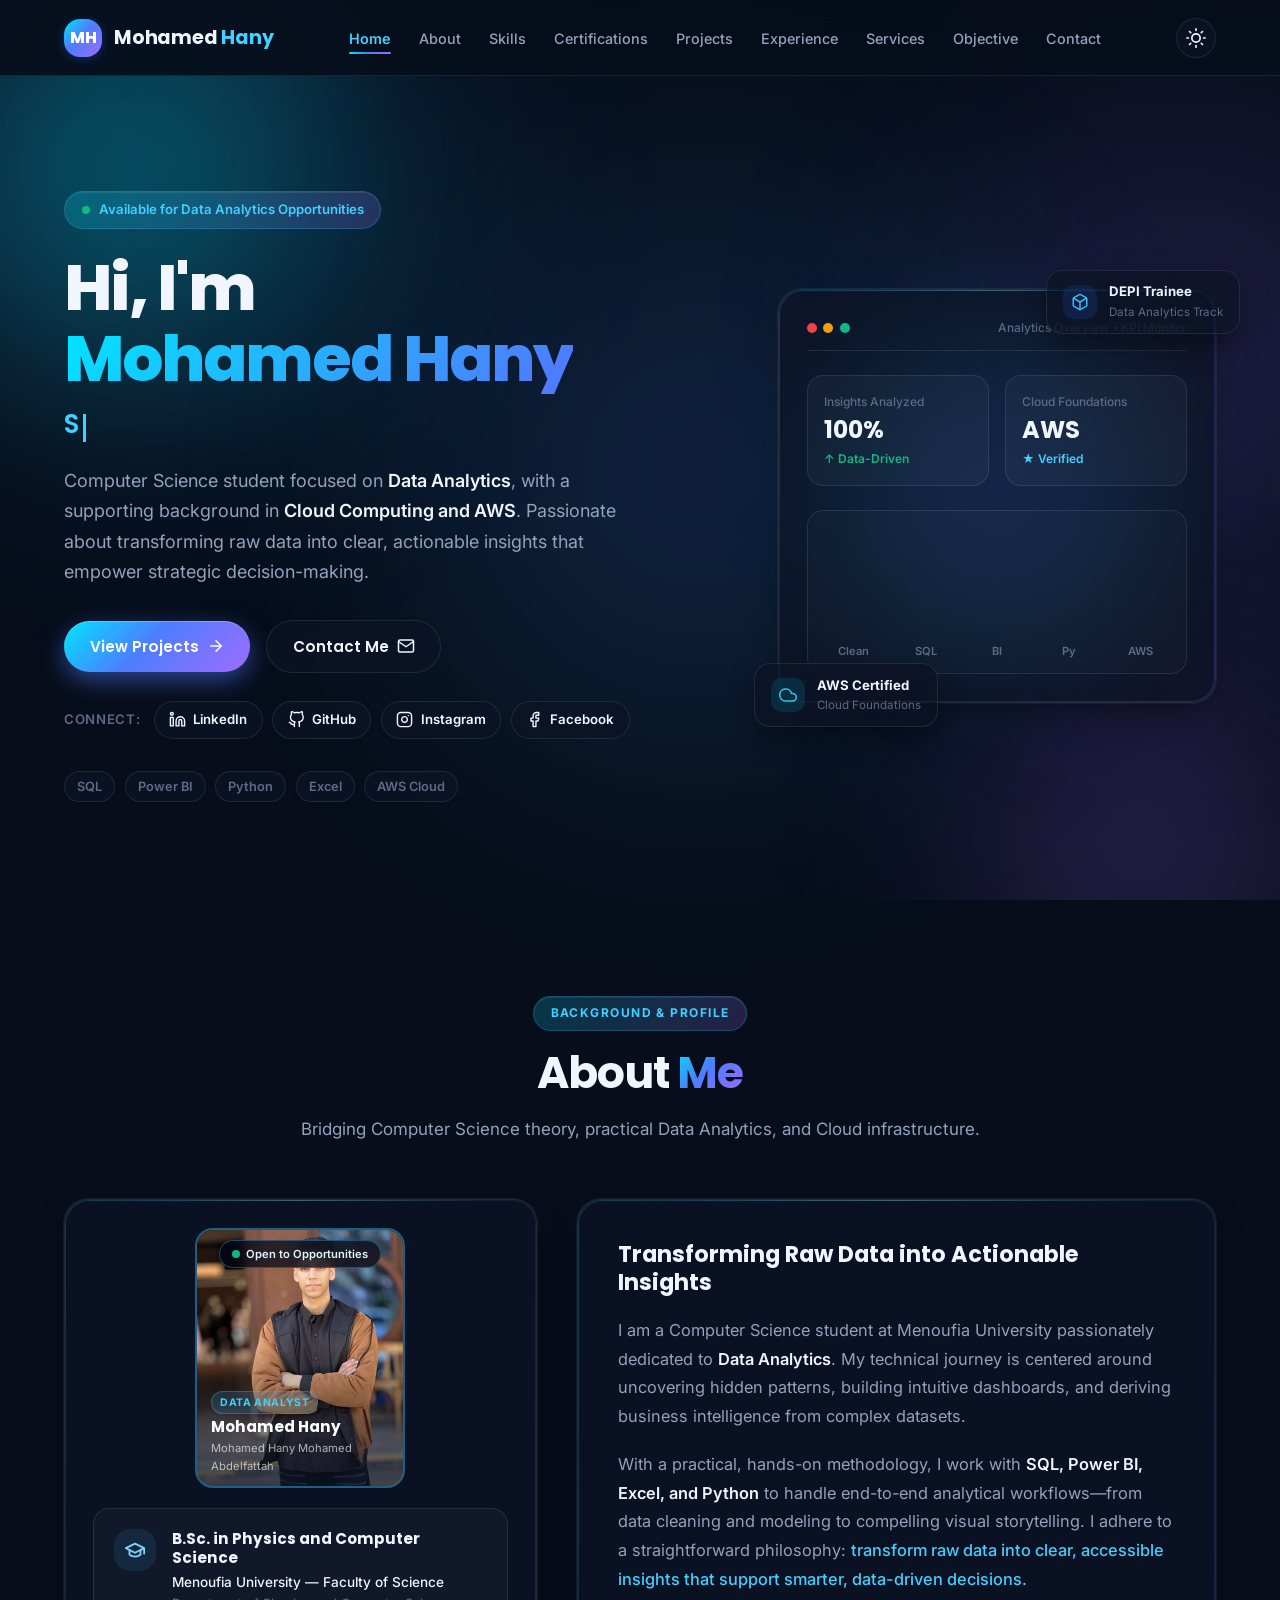
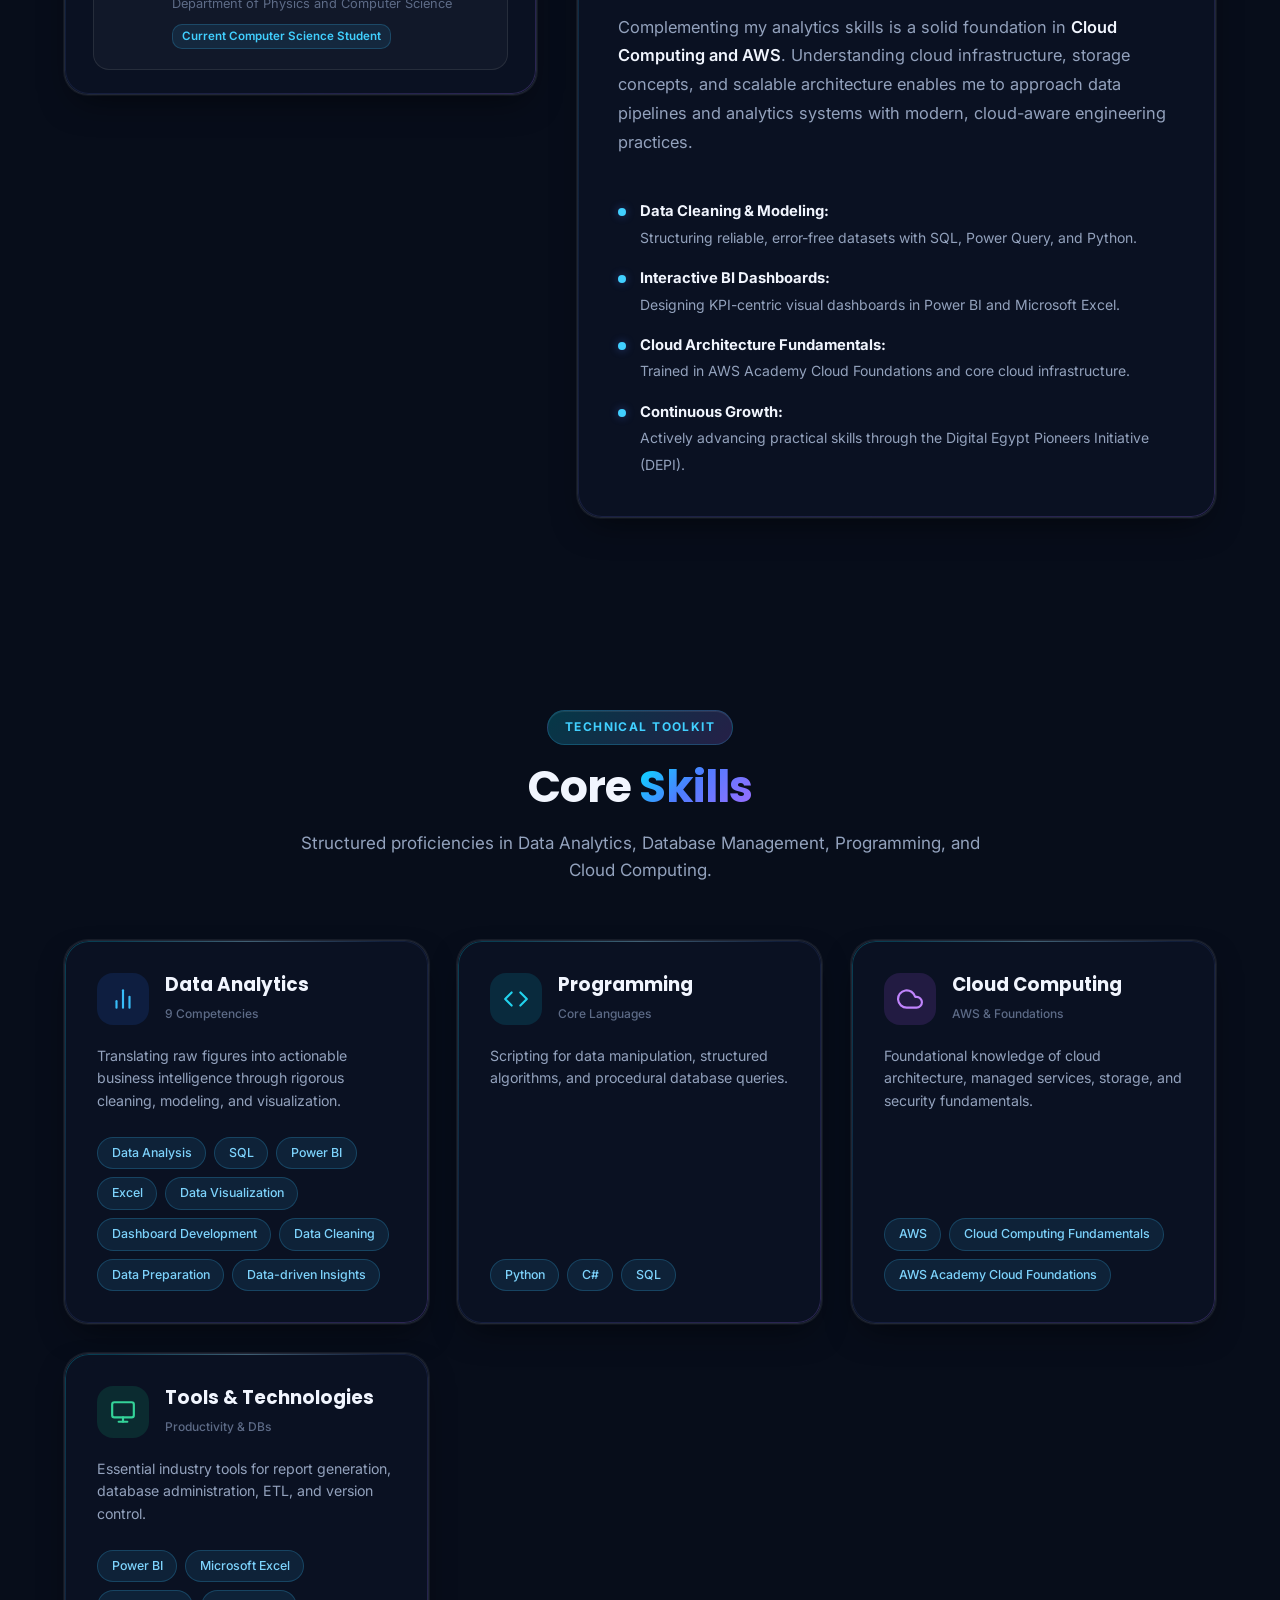
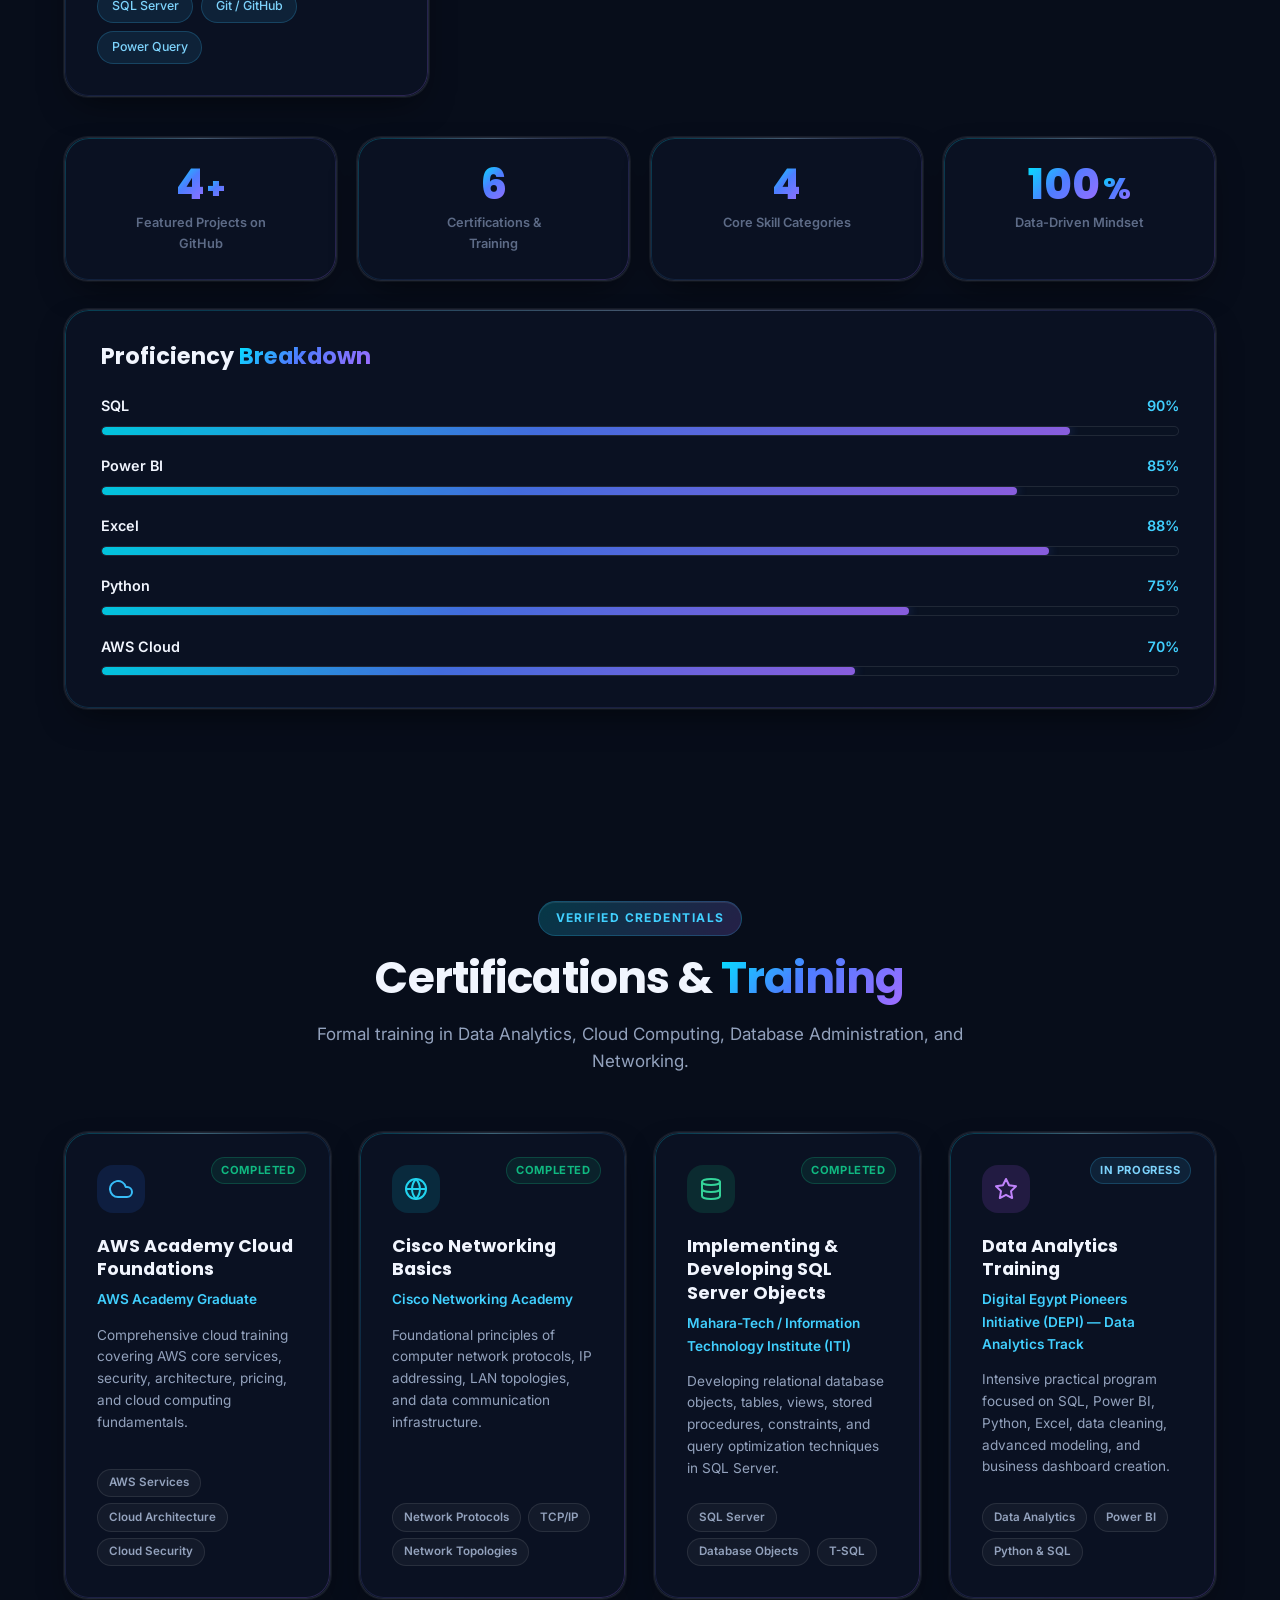
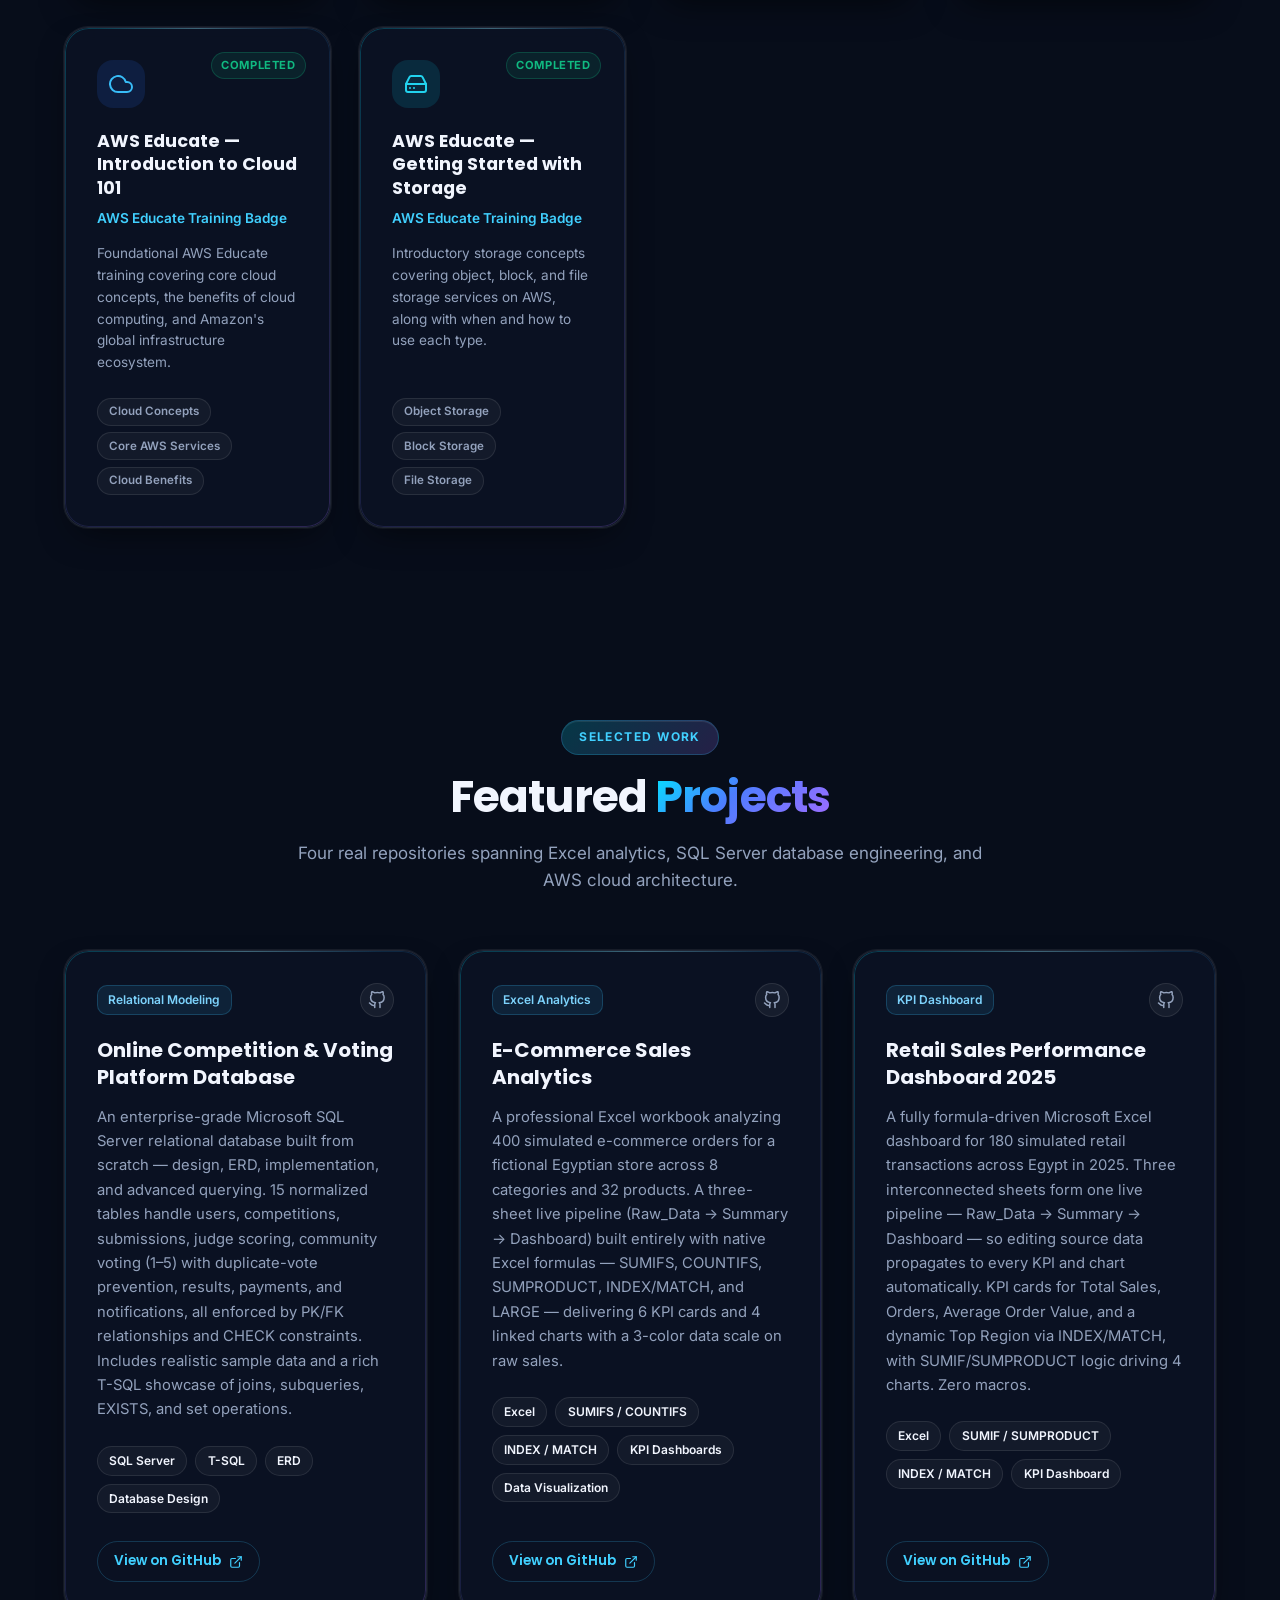
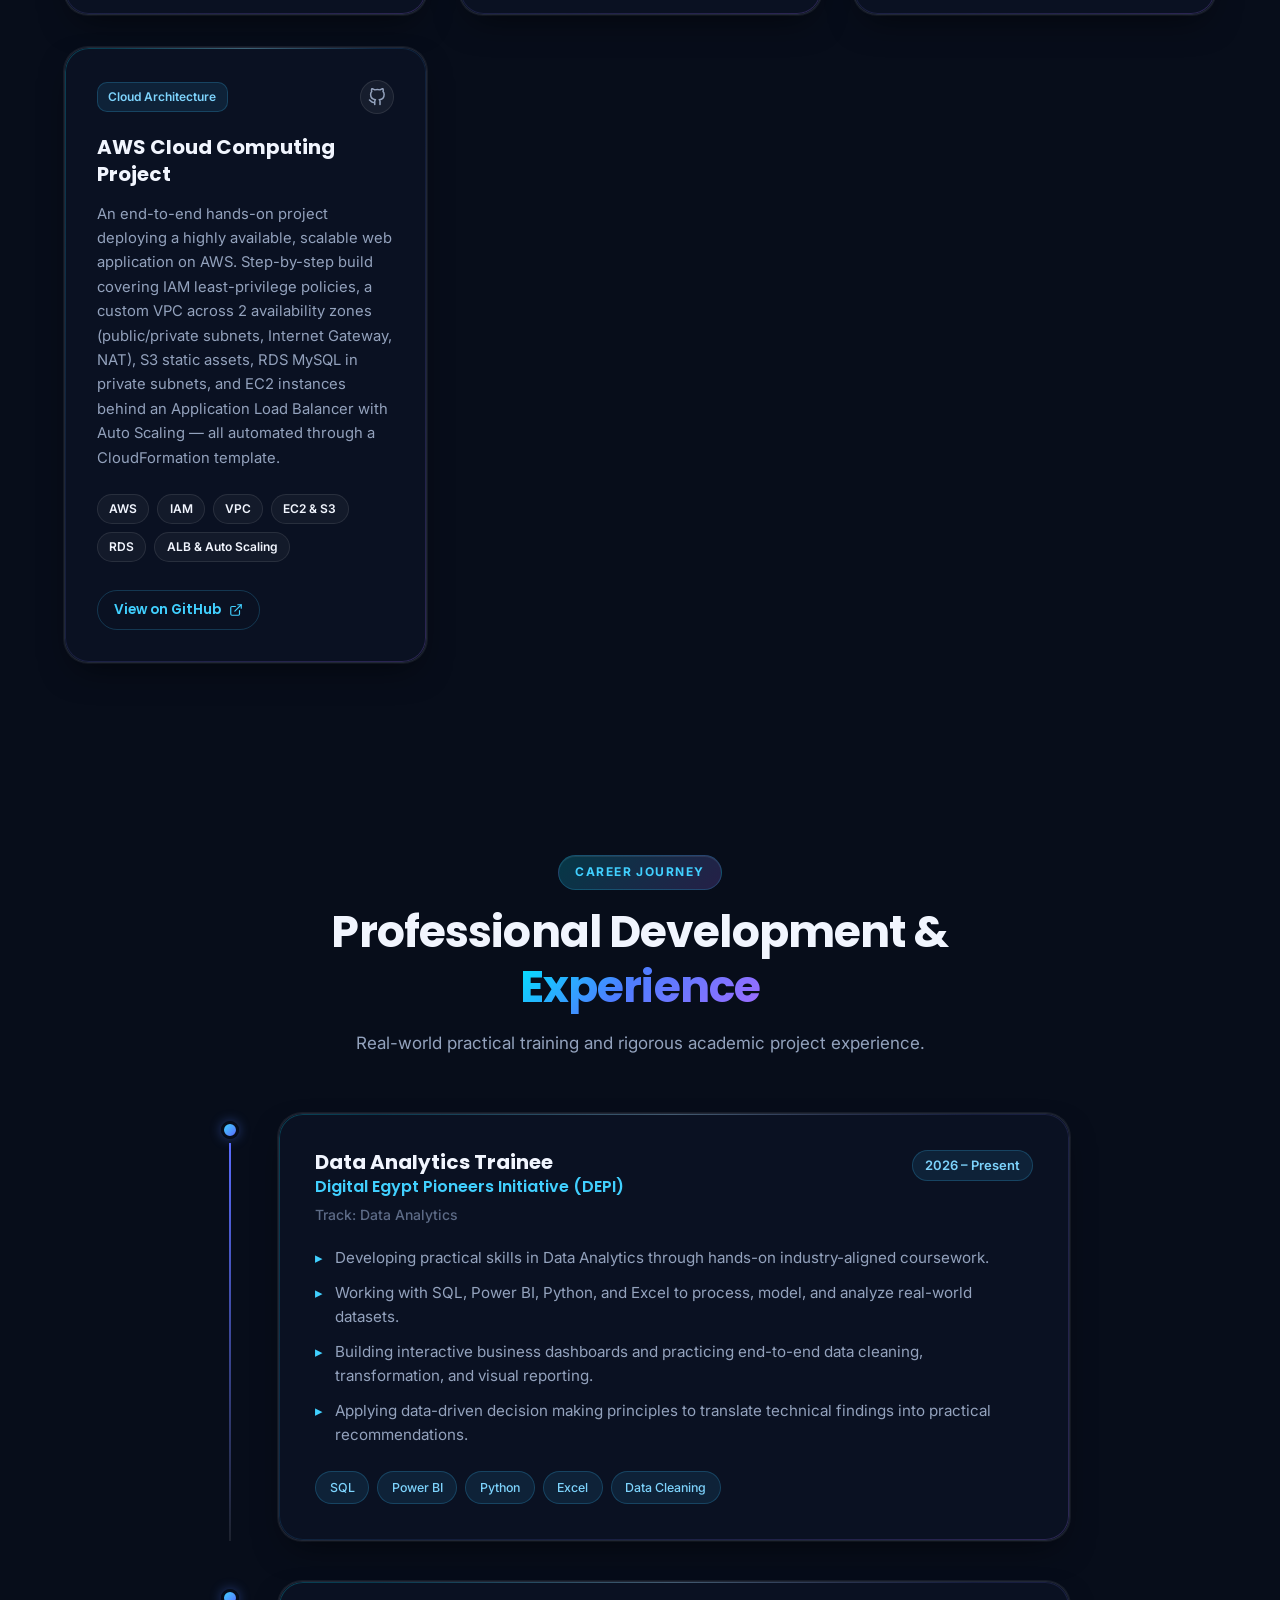
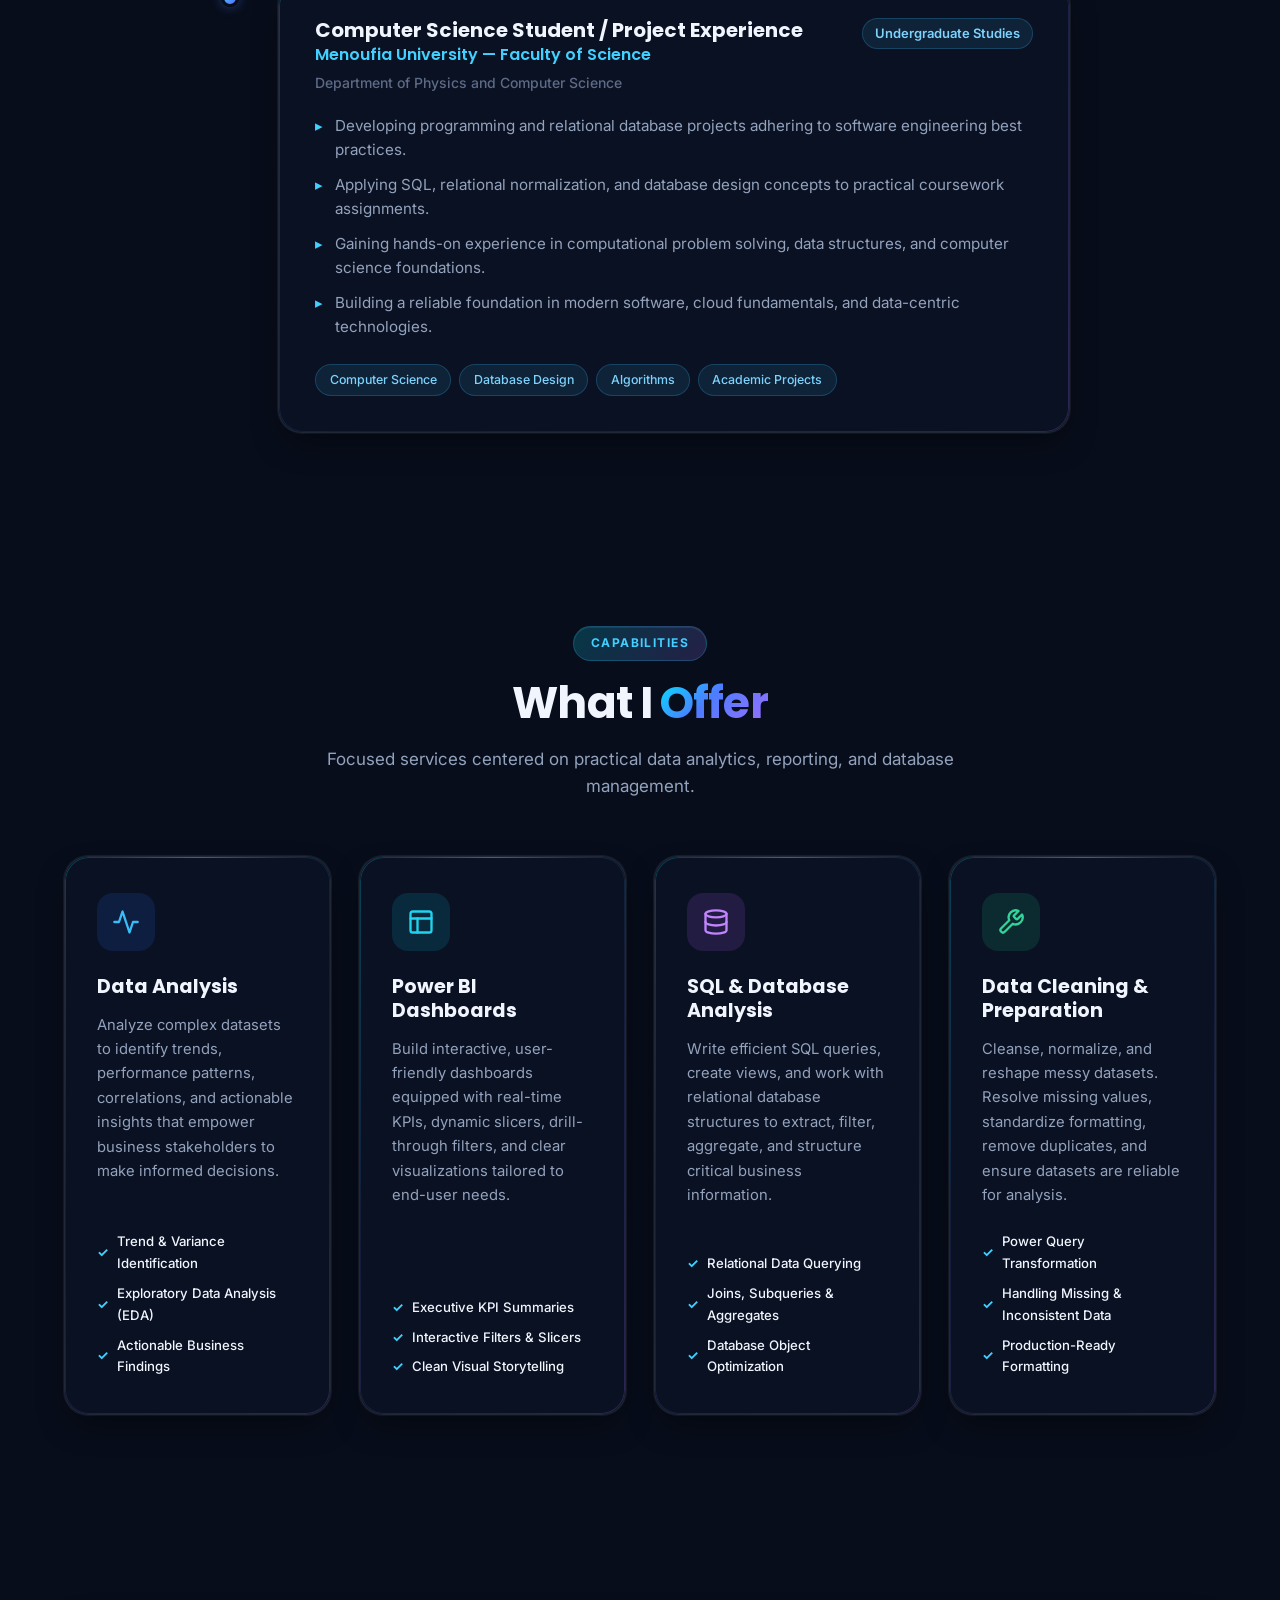
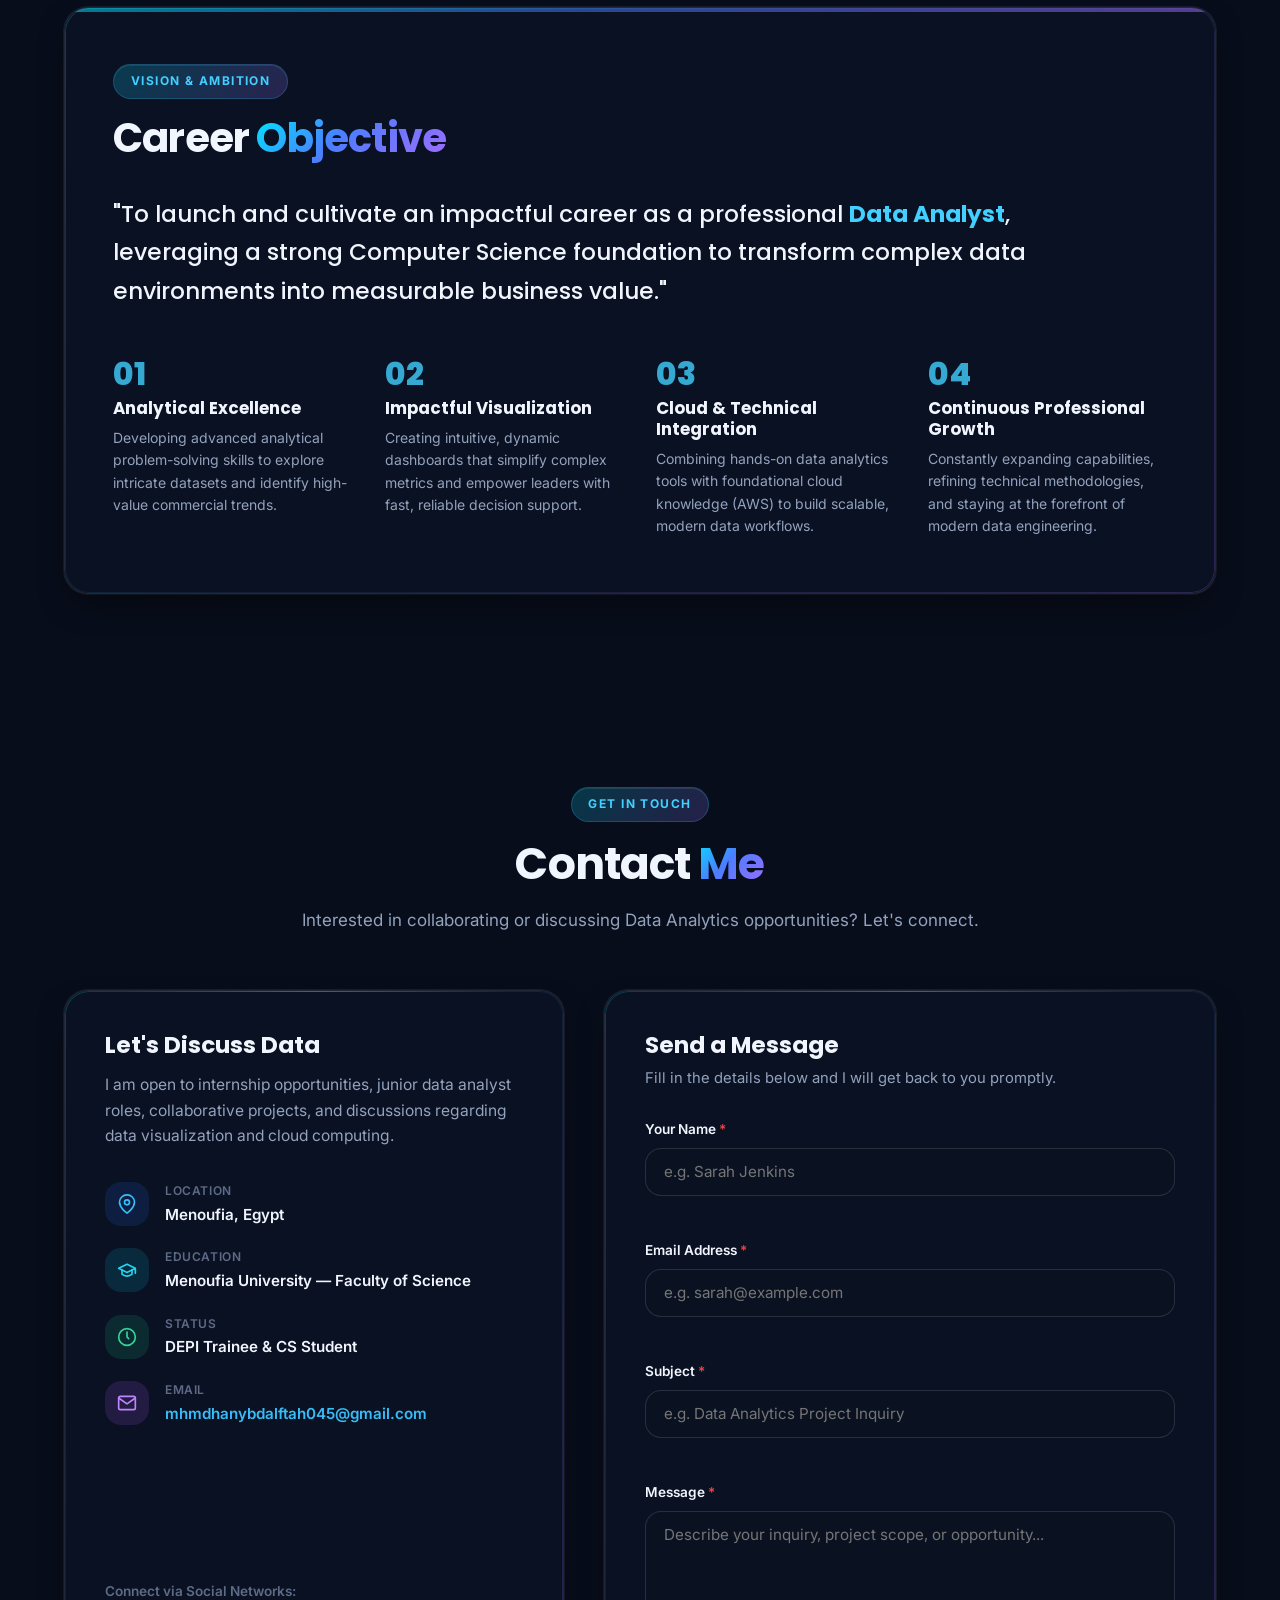
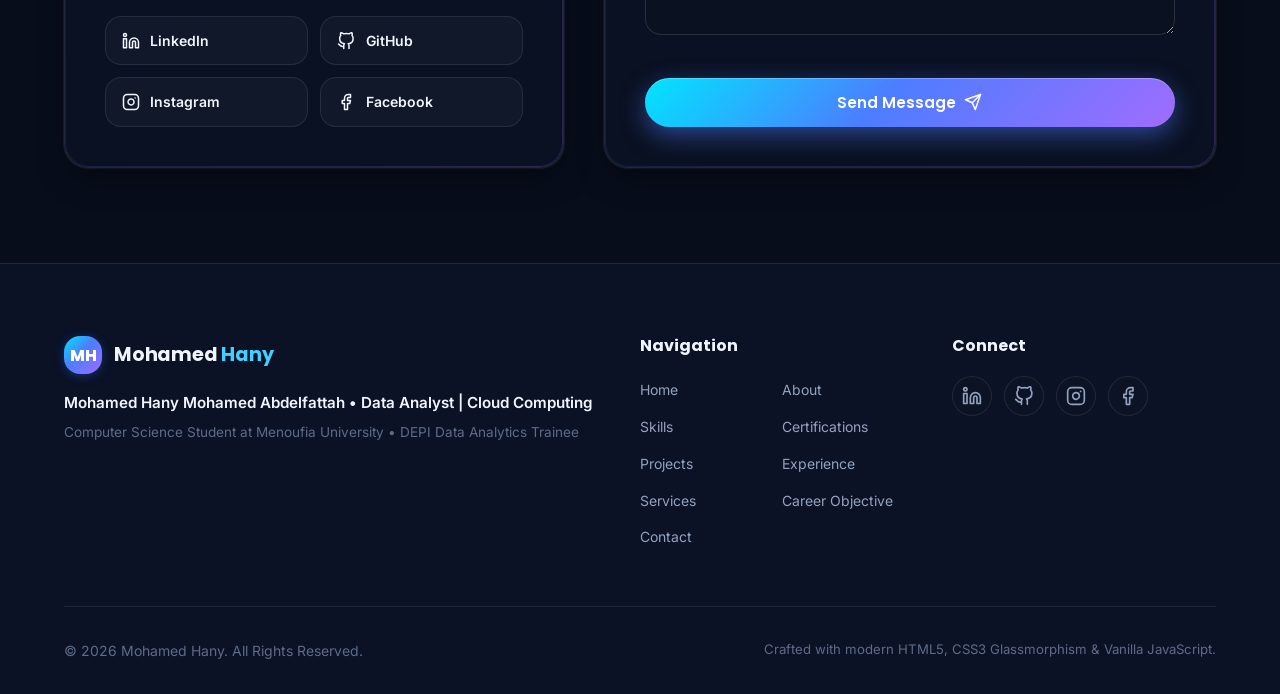
==== index.html @ be269099 "Add AWS Educate Cloud 101 and Storage training badges to certifications" ====
<!DOCTYPE html>
<html lang="en" data-theme="dark">
<head>
  <meta charset="UTF-8">
  <meta name="viewport" content="width=device-width, initial-scale=1.0">
  <meta name="description" content="Mohamed Hany - Data Analyst | Cloud Computing. Portfolio showcasing Data Analytics, SQL, Power BI, Python, Excel, and AWS Cloud foundations.">
  <meta name="keywords" content="Mohamed Hany, Data Analyst, Cloud Computing, AWS, Power BI, SQL, Python, Excel, Portfolio, Menoufia University, DEPI">
  <meta name="author" content="Mohamed Hany Mohamed Abdelfattah">
  <meta name="robots" content="index, follow">
  <meta name="theme-color" content="#0a0f1d">
  <title>Mohamed Hany | Data Analyst & Cloud Computing</title>

  <!-- Canonical & SEO -->
  <link rel="canonical" href="https://mohamed-hany-abdelfattah.github.io/portfolio/">

  <!-- Favicon -->
  <link rel="icon" type="image/svg+xml" href="img/favicon.svg">

  <!-- Open Graph / Social Sharing -->
  <meta property="og:type" content="website">
  <meta property="og:url" content="https://mohamed-hany-abdelfattah.github.io/portfolio/">
  <meta property="og:title" content="Mohamed Hany | Data Analyst & Cloud Computing">
  <meta property="og:description" content="Portfolio of Mohamed Hany — Data Analyst & Cloud Computing. Showcasing Data Analytics, SQL, Power BI, Python, Excel, and AWS Cloud foundations.">
  <meta property="og:image" content="https://mohamed-hany-abdelfattah.github.io/portfolio/img/profile.jpg">
  <meta property="og:image:alt" content="Mohamed Hany - Data Analyst | Cloud Computing">
  <meta property="og:site_name" content="Mohamed Hany Portfolio">
  <meta property="og:locale" content="en_US">

  <!-- Twitter Card -->
  <meta name="twitter:card" content="summary_large_image">
  <meta name="twitter:title" content="Mohamed Hany | Data Analyst & Cloud Computing">
  <meta name="twitter:description" content="Portfolio of Mohamed Hany — Data Analyst & Cloud Computing. Data Analytics, SQL, Power BI, Python, Excel, and AWS Cloud foundations.">
  <meta name="twitter:image" content="https://mohamed-hany-abdelfattah.github.io/portfolio/img/profile.jpg">
  
  <!-- Google Fonts: Inter & Poppins -->
  <link rel="preconnect" href="https://fonts.googleapis.com">
  <link rel="preconnect" href="https://fonts.gstatic.com" crossorigin>
  <link href="https://fonts.googleapis.com/css2?family=Inter:wght@300;400;500;600;700&family=Poppins:wght@400;500;600;700;800&display=swap" rel="stylesheet">
  
  <!-- Main Stylesheet -->
  <link rel="stylesheet" href="css/style.css">
</head>
<body>

  <!-- Background Ambient Glows -->
  <div class="ambient-glow glow-top-left" aria-hidden="true"></div>
  <div class="ambient-glow glow-top-right" aria-hidden="true"></div>
  <div class="ambient-glow glow-center" aria-hidden="true"></div>

  <!-- Header & Navigation -->
  <header class="site-header" id="siteHeader">
    <div class="container nav-container">
      <a href="#home" class="brand-logo" aria-label="Mohamed Hany Portfolio Home">
        <span class="logo-badge">MH</span>
        <span class="logo-text">Mohamed <span class="accent-text">Hany</span></span>
      </a>

      <!-- Desktop Navigation -->
      <nav class="desktop-nav" aria-label="Primary Navigation">
        <ul class="nav-list">
          <li><a href="#home" class="nav-link active">Home</a></li>
          <li><a href="#about" class="nav-link">About</a></li>
          <li><a href="#skills" class="nav-link">Skills</a></li>
          <li><a href="#certifications" class="nav-link">Certifications</a></li>
          <li><a href="#projects" class="nav-link">Projects</a></li>
          <li><a href="#experience" class="nav-link">Experience</a></li>
          <li><a href="#services" class="nav-link">Services</a></li>
          <li><a href="#objective" class="nav-link">Objective</a></li>
          <li><a href="#contact" class="nav-link">Contact</a></li>
        </ul>
      </nav>

      <!-- Theme Toggle & Mobile Trigger -->
      <div class="nav-actions">
        <button id="themeToggle" class="theme-toggle-btn" aria-label="Toggle dark and light theme" title="Toggle Theme">
          <!-- Sun Icon (shown in dark mode to switch to light) -->
          <svg class="theme-icon sun-icon" xmlns="http://www.w3.org/2000/svg" width="20" height="20" viewBox="0 0 24 24" fill="none" stroke="currentColor" stroke-width="2" stroke-linecap="round" stroke-linejoin="round" aria-hidden="true">
            <circle cx="12" cy="12" r="5"></circle>
            <line x1="12" y1="1" x2="12" y2="3"></line>
            <line x1="12" y1="21" x2="12" y2="23"></line>
            <line x1="4.22" y1="4.22" x2="5.64" y2="5.64"></line>
            <line x1="18.36" y1="18.36" x2="19.78" y2="19.78"></line>
            <line x1="1" y1="12" x2="3" y2="12"></line>
            <line x1="21" y1="12" x2="23" y2="12"></line>
            <line x1="4.22" y1="19.78" x2="5.64" y2="18.36"></line>
            <line x1="18.36" y1="5.64" x2="19.78" y2="4.22"></line>
          </svg>
          <!-- Moon Icon (shown in light mode to switch to dark) -->
          <svg class="theme-icon moon-icon" xmlns="http://www.w3.org/2000/svg" width="20" height="20" viewBox="0 0 24 24" fill="none" stroke="currentColor" stroke-width="2" stroke-linecap="round" stroke-linejoin="round" aria-hidden="true">
            <path d="M21 12.79A9 9 0 1 1 11.21 3 7 7 0 0 0 21 12.79z"></path>
          </svg>
        </button>

        <button id="mobileMenuBtn" class="mobile-menu-btn" aria-label="Toggle navigation menu" aria-expanded="false" aria-controls="mobileDrawer">
          <span class="hamburger-bar"></span>
          <span class="hamburger-bar"></span>
          <span class="hamburger-bar"></span>
        </button>
      </div>
    </div>

    <!-- Mobile Navigation Drawer -->
    <div id="mobileDrawer" class="mobile-drawer" aria-hidden="true">
      <nav class="mobile-nav" aria-label="Mobile Navigation">
        <ul class="mobile-nav-list">
          <li><a href="#home" class="mobile-nav-link">Home</a></li>
          <li><a href="#about" class="mobile-nav-link">About</a></li>
          <li><a href="#skills" class="mobile-nav-link">Skills</a></li>
          <li><a href="#certifications" class="mobile-nav-link">Certifications</a></li>
          <li><a href="#projects" class="mobile-nav-link">Projects</a></li>
          <li><a href="#experience" class="mobile-nav-link">Experience</a></li>
          <li><a href="#services" class="mobile-nav-link">Services</a></li>
          <li><a href="#objective" class="mobile-nav-link">Objective</a></li>
          <li><a href="#contact" class="mobile-nav-link">Contact</a></li>
        </ul>
      </nav>
    </div>
  </header>

  <main id="mainContent">
    <!-- HERO SECTION -->
    <section id="home" class="hero-section">
      <div class="hero-aurora" aria-hidden="true"></div>
      <div class="container hero-container">
        <div class="hero-content reveal">
          <div class="hero-badge">
            <span class="pulse-dot" aria-hidden="true"></span>
            <span>Available for Data Analytics Opportunities</span>
          </div>
          
          <h1 class="hero-title">
            Hi, I'm <span class="gradient-text">Mohamed Hany</span>
          </h1>
          
          <p class="hero-role"><span class="typed-role" id="typedRole"></span></p>
          
          <p class="hero-description">
            Computer Science student focused on <strong>Data Analytics</strong>, with a supporting background in <strong>Cloud Computing and AWS</strong>. Passionate about transforming raw data into clear, actionable insights that empower strategic decision-making.
          </p>

          <div class="hero-cta-group">
            <a href="#projects" class="btn btn-primary">
              <span>View Projects</span>
              <svg xmlns="http://www.w3.org/2000/svg" width="18" height="18" viewBox="0 0 24 24" fill="none" stroke="currentColor" stroke-width="2" stroke-linecap="round" stroke-linejoin="round" aria-hidden="true">
                <line x1="5" y1="12" x2="19" y2="12"></line>
                <polyline points="12 5 19 12 12 19"></polyline>
              </svg>
            </a>
            <a href="#contact" class="btn btn-secondary">
              <span>Contact Me</span>
              <svg xmlns="http://www.w3.org/2000/svg" width="18" height="18" viewBox="0 0 24 24" fill="none" stroke="currentColor" stroke-width="2" stroke-linecap="round" stroke-linejoin="round" aria-hidden="true">
                <path d="M4 4h16c1.1 0 2 .9 2 2v12c0 1.1-.9 2-2 2H4c-1.1 0-2-.9-2-2V6c0-1.1.9-2 2-2z"></path>
                <polyline points="22,6 12,13 2,6"></polyline>
              </svg>
            </a>
          </div>

          <div class="hero-social-bar">
            <span class="hero-social-title">Connect:</span>
            <div class="hero-social-links">
              <a href="https://www.linkedin.com/in/mohamed-hany-abdelfattah" target="_blank" rel="noopener noreferrer" class="hero-social-btn" aria-label="LinkedIn Profile" title="LinkedIn">
                <svg xmlns="http://www.w3.org/2000/svg" width="17" height="17" viewBox="0 0 24 24" fill="none" stroke="currentColor" stroke-width="2" stroke-linecap="round" stroke-linejoin="round" aria-hidden="true">
                  <path d="M16 8a6 6 0 0 1 6 6v7h-4v-7a2 2 0 0 0-2-2 2 2 0 0 0-2 2v7h-4v-7a6 6 0 0 1 6-6z"></path>
                  <rect x="2" y="9" width="4" height="12"></rect>
                  <circle cx="4" cy="4" r="2"></circle>
                </svg>
                <span>LinkedIn</span>
              </a>
              <a href="https://github.com/Mohamed-Hany-Abdelfattah" target="_blank" rel="noopener noreferrer" class="hero-social-btn" aria-label="GitHub Profile" title="GitHub">
                <svg xmlns="http://www.w3.org/2000/svg" width="17" height="17" viewBox="0 0 24 24" fill="none" stroke="currentColor" stroke-width="2" stroke-linecap="round" stroke-linejoin="round" aria-hidden="true">
                  <path d="M9 19c-5 1.5-5-2.5-7-3m14 6v-3.87a3.37 3.37 0 0 0-.94-2.61c3.14-.35 6.44-1.54 6.44-7A5.44 5.44 0 0 0 20 4.77 5.07 5.07 0 0 0 19.91 1S18.73.65 16 2.48a13.38 13.38 0 0 0-7 0C6.27.65 5.09 1 5.09 1A5.07 5.07 0 0 0 5 4.77a5.44 5.44 0 0 0-1.5 3.78c0 5.42 3.3 6.61 6.44 7A3.37 3.37 0 0 0 9 18.13V22"></path>
                </svg>
                <span>GitHub</span>
              </a>
              <a href="https://www.instagram.com/mohamed_hany1205" target="_blank" rel="noopener noreferrer" class="hero-social-btn" aria-label="Instagram Profile" title="Instagram">
                <svg xmlns="http://www.w3.org/2000/svg" width="17" height="17" viewBox="0 0 24 24" fill="none" stroke="currentColor" stroke-width="2" stroke-linecap="round" stroke-linejoin="round" aria-hidden="true">
                  <rect x="2" y="2" width="20" height="20" rx="5" ry="5"></rect>
                  <path d="M16 11.37A4 4 0 1 1 12.63 8 4 4 0 0 1 16 11.37z"></path>
                  <line x1="17.5" y1="6.5" x2="17.51" y2="6.5"></line>
                </svg>
                <span>Instagram</span>
              </a>
              <a href="https://www.facebook.com/mohamed.hany.351135" target="_blank" rel="noopener noreferrer" class="hero-social-btn" aria-label="Facebook Profile" title="Facebook">
                <svg xmlns="http://www.w3.org/2000/svg" width="17" height="17" viewBox="0 0 24 24" fill="none" stroke="currentColor" stroke-width="2" stroke-linecap="round" stroke-linejoin="round" aria-hidden="true">
                  <path d="M18 2h-3a5 5 0 0 0-5 5v3H7v4h3v8h4v-8h3l1-4h-4V7a1 1 0 0 1 1-1h3z"></path>
                </svg>
                <span>Facebook</span>
              </a>
            </div>
          </div>

          <div class="hero-quick-tags">
            <span class="quick-tag">SQL</span>
            <span class="quick-tag">Power BI</span>
            <span class="quick-tag">Python</span>
            <span class="quick-tag">Excel</span>
            <span class="quick-tag">AWS Cloud</span>
          </div>
        </div>

        <!-- Hero Visual / Dashboard Preview Card -->
        <div class="hero-visual reveal">
          <div class="glass-card hero-dashboard-card">
            <div class="card-header-bar">
              <span class="window-dot red"></span>
              <span class="window-dot yellow"></span>
              <span class="window-dot green"></span>
              <span class="card-caption">Analytics Overview • KPI Monitor</span>
            </div>
            
            <div class="dashboard-kpis">
              <div class="kpi-mini-card">
                <span class="kpi-label">Insights Analyzed</span>
                <span class="kpi-value">100%</span>
                <span class="kpi-trend positive">↑ Data-Driven</span>
              </div>
              <div class="kpi-mini-card">
                <span class="kpi-label">Cloud Foundations</span>
                <span class="kpi-value">AWS</span>
                <span class="kpi-trend neutral">★ Verified</span>
              </div>
            </div>

            <!-- Visual Bar Chart Representation -->
            <div class="chart-preview-box">
              <div class="chart-bars">
                <div class="bar-col" style="--h: 65%;" title="Data Cleaning: 65%"><span class="bar-fill"></span><span class="bar-name">Clean</span></div>
                <div class="bar-col" style="--h: 90%;" title="SQL Querying: 90%"><span class="bar-fill"></span><span class="bar-name">SQL</span></div>
                <div class="bar-col" style="--h: 85%;" title="Power BI: 85%"><span class="bar-fill"></span><span class="bar-name">BI</span></div>
                <div class="bar-col" style="--h: 75%;" title="Python: 75%"><span class="bar-fill"></span><span class="bar-name">Py</span></div>
                <div class="bar-col" style="--h: 70%;" title="AWS Cloud: 70%"><span class="bar-fill"></span><span class="bar-name">AWS</span></div>
              </div>
            </div>

            <!-- Floating Badge Overlay -->
            <div class="floating-badge badge-top">
              <div class="badge-icon-wrap blue">
                <svg xmlns="http://www.w3.org/2000/svg" width="18" height="18" viewBox="0 0 24 24" fill="none" stroke="currentColor" stroke-width="2" stroke-linecap="round" stroke-linejoin="round" aria-hidden="true">
                  <path d="M21 16V8a2 2 0 0 0-1-1.73l-7-4a2 2 0 0 0-2 0l-7 4A2 2 0 0 0 3 8v8a2 2 0 0 0 1 1.73l7 4a2 2 0 0 0 2 0l7-4A2 2 0 0 0 21 16z"></path>
                  <polyline points="3.27 6.96 12 12.01 20.73 6.96"></polyline>
                  <line x1="12" y1="22.08" x2="12" y2="12"></line>
                </svg>
              </div>
              <div class="badge-text">
                <strong>DEPI Trainee</strong>
                <span>Data Analytics Track</span>
              </div>
            </div>

            <div class="floating-badge badge-bottom">
              <div class="badge-icon-wrap cyan">
                <svg xmlns="http://www.w3.org/2000/svg" width="18" height="18" viewBox="0 0 24 24" fill="none" stroke="currentColor" stroke-width="2" stroke-linecap="round" stroke-linejoin="round" aria-hidden="true">
                  <path d="M18 10h-1.26A8 8 0 1 0 9 20h9a5 5 0 0 0 0-10z"></path>
                </svg>
              </div>
              <div class="badge-text">
                <strong>AWS Certified</strong>
                <span>Cloud Foundations</span>
              </div>
            </div>
          </div>
        </div>
      </div>
    </section>

    <!-- ABOUT ME SECTION -->
    <section id="about" class="section about-section">
      <div class="container">
        <div class="section-header reveal">
          <span class="section-badge">Background & Profile</span>
          <h2 class="section-title">About <span class="gradient-text">Me</span></h2>
          <p class="section-subtitle">Bridging Computer Science theory, practical Data Analytics, and Cloud infrastructure.</p>
        </div>

        <div class="about-grid">
          <!-- Professional Portrait Showcase Card -->
          <div class="about-photo-wrapper reveal">
            <div class="glass-card portrait-showcase-card">
              <div class="portrait-image-wrapper">
                <img src="img/profile.jpg" alt="Mohamed Hany - Data Analyst | Cloud Computing" class="portrait-photo">
                <div class="portrait-overlay"></div>
                
                <!-- Floating Status Pill -->
                <div class="portrait-floating-tag">
                  <span class="pulse-dot" aria-hidden="true"></span>
                  <span>Open to Opportunities</span>
                </div>

                <!-- Portrait Info Overlay -->
                <div class="portrait-details">
                  <span class="portrait-badge">Data Analyst</span>
                  <h3 class="portrait-name">Mohamed Hany</h3>
                  <p class="portrait-full-name">Mohamed Hany Mohamed Abdelfattah</p>
                </div>
              </div>

              <!-- Education Box -->
              <div class="education-highlight">
                <div class="edu-icon">
                  <svg xmlns="http://www.w3.org/2000/svg" width="22" height="22" viewBox="0 0 24 24" fill="none" stroke="currentColor" stroke-width="2" stroke-linecap="round" stroke-linejoin="round" aria-hidden="true">
                    <path d="M22 10v6M2 10l10-5 10 5-10 5z"></path>
                    <path d="M6 12v5c3 3 9 3 12 0v-5"></path>
                  </svg>
                </div>
                <div class="edu-details">
                  <h4>B.Sc. in Physics and Computer Science</h4>
                  <p class="edu-institution">Menoufia University — Faculty of Science</p>
                  <p class="edu-dept">Department of Physics and Computer Science</p>
                  <span class="edu-status">Current Computer Science Student</span>
                </div>
              </div>
            </div>
          </div>

          <!-- About Details & Philosophy -->
          <div class="about-info reveal">
            <div class="glass-card about-card">
              <h3 class="about-heading">Transforming Raw Data into Actionable Insights</h3>
              
              <p class="about-text">
                I am a Computer Science student at Menoufia University passionately dedicated to <strong>Data Analytics</strong>. My technical journey is centered around uncovering hidden patterns, building intuitive dashboards, and deriving business intelligence from complex datasets.
              </p>

              <p class="about-text">
                With a practical, hands-on methodology, I work with <strong>SQL, Power BI, Excel, and Python</strong> to handle end-to-end analytical workflows—from data cleaning and modeling to compelling visual storytelling. I adhere to a straightforward philosophy: <em>transform raw data into clear, accessible insights that support smarter, data-driven decisions.</em>
              </p>

              <p class="about-text">
                Complementing my analytics skills is a solid foundation in <strong>Cloud Computing and AWS</strong>. Understanding cloud infrastructure, storage concepts, and scalable architecture enables me to approach data pipelines and analytics systems with modern, cloud-aware engineering practices.
              </p>

              <!-- Quick Highlights List -->
              <div class="about-highlights-grid">
                <div class="highlight-item">
                  <div class="hl-bullet"></div>
                  <div>
                    <strong>Data Cleaning & Modeling:</strong>
                    <span>Structuring reliable, error-free datasets with SQL, Power Query, and Python.</span>
                  </div>
                </div>

                <div class="highlight-item">
                  <div class="hl-bullet"></div>
                  <div>
                    <strong>Interactive BI Dashboards:</strong>
                    <span>Designing KPI-centric visual dashboards in Power BI and Microsoft Excel.</span>
                  </div>
                </div>

                <div class="highlight-item">
                  <div class="hl-bullet"></div>
                  <div>
                    <strong>Cloud Architecture Fundamentals:</strong>
                    <span>Trained in AWS Academy Cloud Foundations and core cloud infrastructure.</span>
                  </div>
                </div>

                <div class="highlight-item">
                  <div class="hl-bullet"></div>
                  <div>
                    <strong>Continuous Growth:</strong>
                    <span>Actively advancing practical skills through the Digital Egypt Pioneers Initiative (DEPI).</span>
                  </div>
                </div>
              </div>
            </div>
          </div>
        </div>
      </div>
    </section>

    <!-- SKILLS SECTION -->
    <section id="skills" class="section skills-section">
      <div class="container">
        <div class="section-header reveal">
          <span class="section-badge">Technical Toolkit</span>
          <h2 class="section-title">Core <span class="gradient-text">Skills</span></h2>
          <p class="section-subtitle">Structured proficiencies in Data Analytics, Database Management, Programming, and Cloud Computing.</p>
        </div>

        <div class="skills-grid">
          <!-- Card 1: Data Analytics -->
          <div class="glass-card skill-card reveal">
            <div class="skill-card-top">
              <div class="skill-icon-box blue">
                <svg xmlns="http://www.w3.org/2000/svg" width="26" height="26" viewBox="0 0 24 24" fill="none" stroke="currentColor" stroke-width="2" stroke-linecap="round" stroke-linejoin="round" aria-hidden="true">
                  <line x1="18" y1="20" x2="18" y2="10"></line>
                  <line x1="12" y1="20" x2="12" y2="4"></line>
                  <line x1="6" y1="20" x2="6" y2="14"></line>
                </svg>
              </div>
              <div class="skill-card-header">
                <h3>Data Analytics</h3>
                <span class="skill-count">9 Competencies</span>
              </div>
            </div>
            <p class="skill-desc">Translating raw figures into actionable business intelligence through rigorous cleaning, modeling, and visualization.</p>
            <div class="skill-tags">
              <span class="tag">Data Analysis</span>
              <span class="tag">SQL</span>
              <span class="tag">Power BI</span>
              <span class="tag">Excel</span>
              <span class="tag">Data Visualization</span>
              <span class="tag">Dashboard Development</span>
              <span class="tag">Data Cleaning</span>
              <span class="tag">Data Preparation</span>
              <span class="tag">Data-driven Insights</span>
            </div>
          </div>

          <!-- Card 2: Programming -->
          <div class="glass-card skill-card reveal">
            <div class="skill-card-top">
              <div class="skill-icon-box cyan">
                <svg xmlns="http://www.w3.org/2000/svg" width="26" height="26" viewBox="0 0 24 24" fill="none" stroke="currentColor" stroke-width="2" stroke-linecap="round" stroke-linejoin="round" aria-hidden="true">
                  <polyline points="16 18 22 12 16 6"></polyline>
                  <polyline points="8 6 2 12 8 18"></polyline>
                </svg>
              </div>
              <div class="skill-card-header">
                <h3>Programming</h3>
                <span class="skill-count">Core Languages</span>
              </div>
            </div>
            <p class="skill-desc">Scripting for data manipulation, structured algorithms, and procedural database queries.</p>
            <div class="skill-tags">
              <span class="tag">Python</span>
              <span class="tag">C#</span>
              <span class="tag">SQL</span>
            </div>
          </div>

          <!-- Card 3: Cloud Computing -->
          <div class="glass-card skill-card reveal">
            <div class="skill-card-top">
              <div class="skill-icon-box purple">
                <svg xmlns="http://www.w3.org/2000/svg" width="26" height="26" viewBox="0 0 24 24" fill="none" stroke="currentColor" stroke-width="2" stroke-linecap="round" stroke-linejoin="round" aria-hidden="true">
                  <path d="M18 10h-1.26A8 8 0 1 0 9 20h9a5 5 0 0 0 0-10z"></path>
                </svg>
              </div>
              <div class="skill-card-header">
                <h3>Cloud Computing</h3>
                <span class="skill-count">AWS & Foundations</span>
              </div>
            </div>
            <p class="skill-desc">Foundational knowledge of cloud architecture, managed services, storage, and security fundamentals.</p>
            <div class="skill-tags">
              <span class="tag">AWS</span>
              <span class="tag">Cloud Computing Fundamentals</span>
              <span class="tag">AWS Academy Cloud Foundations</span>
            </div>
          </div>

          <!-- Card 4: Tools & Technologies -->
          <div class="glass-card skill-card reveal">
            <div class="skill-card-top">
              <div class="skill-icon-box emerald">
                <svg xmlns="http://www.w3.org/2000/svg" width="26" height="26" viewBox="0 0 24 24" fill="none" stroke="currentColor" stroke-width="2" stroke-linecap="round" stroke-linejoin="round" aria-hidden="true">
                  <rect x="2" y="3" width="20" height="14" rx="2" ry="2"></rect>
                  <line x1="8" y1="21" x2="16" y2="21"></line>
                  <line x1="12" y1="17" x2="12" y2="21"></line>
                </svg>
              </div>
              <div class="skill-card-header">
                <h3>Tools & Technologies</h3>
                <span class="skill-count">Productivity & DBs</span>
              </div>
            </div>
            <p class="skill-desc">Essential industry tools for report generation, database administration, ETL, and version control.</p>
            <div class="skill-tags">
              <span class="tag">Power BI</span>
              <span class="tag">Microsoft Excel</span>
              <span class="tag">SQL Server</span>
              <span class="tag">Git / GitHub</span>
              <span class="tag">Power Query</span>
            </div>
          </div>
        </div>

        <!-- First-Impression Stats & Animated Skill Bars -->
        <div class="proficiency-metrics">
          <div class="stats-row reveal">
            <div class="stat-box glass-card">
              <div class="stat-number-wrap">
                <span class="stat-num" data-target="4">0</span>
                <span class="stat-suffix">+</span>
              </div>
              <span class="stat-label">Featured Projects on GitHub</span>
            </div>
            <div class="stat-box glass-card">
              <div class="stat-number-wrap">
                <span class="stat-num" data-target="6">0</span>
              </div>
              <span class="stat-label">Certifications & Training</span>
            </div>
            <div class="stat-box glass-card">
              <div class="stat-number-wrap">
                <span class="stat-num" data-target="4">0</span>
              </div>
              <span class="stat-label">Core Skill Categories</span>
            </div>
            <div class="stat-box glass-card">
              <div class="stat-number-wrap">
                <span class="stat-num" data-target="100">0</span>
                <span class="stat-suffix">%</span>
              </div>
              <span class="stat-label">Data-Driven Mindset</span>
            </div>
          </div>

          <div class="bars-panel glass-card reveal">
            <h3 class="bars-title">Proficiency <span class="gradient-text">Breakdown</span></h3>
            <div class="bar-row">
              <div class="bar-head"><span>SQL</span><span class="bar-value" data-value="90">0%</span></div>
              <div class="bar-track"><div class="bar-fill" data-width="90%"></div></div>
            </div>
            <div class="bar-row">
              <div class="bar-head"><span>Power BI</span><span class="bar-value" data-value="85">0%</span></div>
              <div class="bar-track"><div class="bar-fill" data-width="85%"></div></div>
            </div>
            <div class="bar-row">
              <div class="bar-head"><span>Excel</span><span class="bar-value" data-value="88">0%</span></div>
              <div class="bar-track"><div class="bar-fill" data-width="88%"></div></div>
            </div>
            <div class="bar-row">
              <div class="bar-head"><span>Python</span><span class="bar-value" data-value="75">0%</span></div>
              <div class="bar-track"><div class="bar-fill" data-width="75%"></div></div>
            </div>
            <div class="bar-row">
              <div class="bar-head"><span>AWS Cloud</span><span class="bar-value" data-value="70">0%</span></div>
              <div class="bar-track"><div class="bar-fill" data-width="70%"></div></div>
            </div>
          </div>
        </div>
      </div>
    </section>

    <!-- CERTIFICATIONS & TRAINING SECTION -->
    <section id="certifications" class="section certs-section">
      <div class="container">
        <div class="section-header reveal">
          <span class="section-badge">Verified Credentials</span>
          <h2 class="section-title">Certifications & <span class="gradient-text">Training</span></h2>
          <p class="section-subtitle">Formal training in Data Analytics, Cloud Computing, Database Administration, and Networking.</p>
        </div>

        <div class="certs-grid">
          <!-- Cert 1: AWS Academy -->
          <div class="glass-card cert-card reveal">
            <div class="cert-status-badge">Completed</div>
            <div class="cert-icon-wrapper blue">
              <svg xmlns="http://www.w3.org/2000/svg" width="24" height="24" viewBox="0 0 24 24" fill="none" stroke="currentColor" stroke-width="2" stroke-linecap="round" stroke-linejoin="round" aria-hidden="true">
                <path d="M18 10h-1.26A8 8 0 1 0 9 20h9a5 5 0 0 0 0-10z"></path>
              </svg>
            </div>
            <h3 class="cert-title">AWS Academy Cloud Foundations</h3>
            <p class="cert-issuer">AWS Academy Graduate</p>
            <p class="cert-desc">Comprehensive cloud training covering AWS core services, security, architecture, pricing, and cloud computing fundamentals.</p>
            <div class="cert-skills">
              <span>AWS Services</span>
              <span>Cloud Architecture</span>
              <span>Cloud Security</span>
            </div>
          </div>

          <!-- Cert 2: Cisco Networking Basics -->
          <div class="glass-card cert-card reveal">
            <div class="cert-status-badge">Completed</div>
            <div class="cert-icon-wrapper cyan">
              <svg xmlns="http://www.w3.org/2000/svg" width="24" height="24" viewBox="0 0 24 24" fill="none" stroke="currentColor" stroke-width="2" stroke-linecap="round" stroke-linejoin="round" aria-hidden="true">
                <circle cx="12" cy="12" r="10"></circle>
                <line x1="2" y1="12" x2="22" y2="12"></line>
                <path d="M12 2a15.3 15.3 0 0 1 4 10 15.3 15.3 0 0 1-4 10 15.3 15.3 0 0 1-4-10 15.3 15.3 0 0 1 4-10z"></path>
              </svg>
            </div>
            <h3 class="cert-title">Cisco Networking Basics</h3>
            <p class="cert-issuer">Cisco Networking Academy</p>
            <p class="cert-desc">Foundational principles of computer network protocols, IP addressing, LAN topologies, and data communication infrastructure.</p>
            <div class="cert-skills">
              <span>Network Protocols</span>
              <span>TCP/IP</span>
              <span>Network Topologies</span>
            </div>
          </div>

          <!-- Cert 3: SQL Server Objects -->
          <div class="glass-card cert-card reveal">
            <div class="cert-status-badge">Completed</div>
            <div class="cert-icon-wrapper emerald">
              <svg xmlns="http://www.w3.org/2000/svg" width="24" height="24" viewBox="0 0 24 24" fill="none" stroke="currentColor" stroke-width="2" stroke-linecap="round" stroke-linejoin="round" aria-hidden="true">
                <ellipse cx="12" cy="5" rx="9" ry="3"></ellipse>
                <path d="M21 12c0 1.66-4 3-9 3s-9-1.34-9-3"></path>
                <path d="M3 5v14c0 1.66 4 3 9 3s9-1.34 9-3V5"></path>
              </svg>
            </div>
            <h3 class="cert-title">Implementing & Developing SQL Server Objects</h3>
            <p class="cert-issuer">Mahara-Tech / Information Technology Institute (ITI)</p>
            <p class="cert-desc">Developing relational database objects, tables, views, stored procedures, constraints, and query optimization techniques in SQL Server.</p>
            <div class="cert-skills">
              <span>SQL Server</span>
              <span>Database Objects</span>
              <span>T-SQL</span>
            </div>
          </div>

          <!-- Cert 4: DEPI Data Analytics -->
          <div class="glass-card cert-card reveal">
            <div class="cert-status-badge active-badge">In Progress</div>
            <div class="cert-icon-wrapper purple">
              <svg xmlns="http://www.w3.org/2000/svg" width="24" height="24" viewBox="0 0 24 24" fill="none" stroke="currentColor" stroke-width="2" stroke-linecap="round" stroke-linejoin="round" aria-hidden="true">
                <polygon points="12 2 15.09 8.26 22 9.27 17 14.14 18.18 21.02 12 17.77 5.82 21.02 7 14.14 2 9.27 8.91 8.26 12 2"></polygon>
              </svg>
            </div>
            <h3 class="cert-title">Data Analytics Training</h3>
            <p class="cert-issuer">Digital Egypt Pioneers Initiative (DEPI) — Data Analytics Track</p>
            <p class="cert-desc">Intensive practical program focused on SQL, Power BI, Python, Excel, data cleaning, advanced modeling, and business dashboard creation.</p>
            <div class="cert-skills">
              <span>Data Analytics</span>
              <span>Power BI</span>
              <span>Python & SQL</span>
            </div>
          </div>

          <!-- Cert 5: AWS Educate Cloud 101 -->
          <div class="glass-card cert-card reveal">
            <div class="cert-status-badge">Completed</div>
            <div class="cert-icon-wrapper blue">
              <svg xmlns="http://www.w3.org/2000/svg" width="24" height="24" viewBox="0 0 24 24" fill="none" stroke="currentColor" stroke-width="2" stroke-linecap="round" stroke-linejoin="round" aria-hidden="true">
                <path d="M18 10h-1.26A8 8 0 1 0 9 20h9a5 5 0 0 0 0-10z"></path>
              </svg>
            </div>
            <h3 class="cert-title">AWS Educate — Introduction to Cloud 101</h3>
            <p class="cert-issuer">AWS Educate Training Badge</p>
            <p class="cert-desc">Foundational AWS Educate training covering core cloud concepts, the benefits of cloud computing, and Amazon's global infrastructure ecosystem.</p>
            <div class="cert-skills">
              <span>Cloud Concepts</span>
              <span>Core AWS Services</span>
              <span>Cloud Benefits</span>
            </div>
          </div>

          <!-- Cert 6: AWS Educate Storage -->
          <div class="glass-card cert-card reveal">
            <div class="cert-status-badge">Completed</div>
            <div class="cert-icon-wrapper cyan">
              <svg xmlns="http://www.w3.org/2000/svg" width="24" height="24" viewBox="0 0 24 24" fill="none" stroke="currentColor" stroke-width="2" stroke-linecap="round" stroke-linejoin="round" aria-hidden="true">
                <line x1="22" y1="12" x2="2" y2="12"></line>
                <path d="M5.45 5.11 2 12v6a2 2 0 0 0 2 2h16a2 2 0 0 0 2-2v-6l-3.45-6.89A2 2 0 0 0 16.76 4H7.24a2 2 0 0 0-1.79 1.11z"></path>
                <line x1="6" y1="16" x2="6.01" y2="16"></line>
                <line x1="10" y1="16" x2="10.01" y2="16"></line>
              </svg>
            </div>
            <h3 class="cert-title">AWS Educate — Getting Started with Storage</h3>
            <p class="cert-issuer">AWS Educate Training Badge</p>
            <p class="cert-desc">Introductory storage concepts covering object, block, and file storage services on AWS, along with when and how to use each type.</p>
            <div class="cert-skills">
              <span>Object Storage</span>
              <span>Block Storage</span>
              <span>File Storage</span>
            </div>
          </div>
        </div>
      </div>
    </section>

    <!-- PROJECTS SECTION -->
    <section id="projects" class="section projects-section">
      <div class="container">
        <div class="section-header reveal">
          <span class="section-badge">Selected Work</span>
          <h2 class="section-title">Featured <span class="gradient-text">Projects</span></h2>
          <p class="section-subtitle">Four real repositories spanning Excel analytics, SQL Server database engineering, and AWS cloud architecture.</p>
        </div>

        <div class="projects-grid">
          <!-- Project 1: Online Competition & Voting Platform Database -->
          <article class="glass-card project-card reveal">
            <div class="project-header">
              <div class="project-type-badge">Relational Modeling</div>
              <div class="project-links">
                <a href="https://github.com/Mohamed-Hany-Abdelfattah/Competition-Voting-Platform-DB" target="_blank" rel="noopener noreferrer" class="project-link-btn" title="View GitHub Repository" aria-label="GitHub Repository for Online Competition & Voting Platform Database">
                  <svg xmlns="http://www.w3.org/2000/svg" width="18" height="18" viewBox="0 0 24 24" fill="none" stroke="currentColor" stroke-width="2" stroke-linecap="round" stroke-linejoin="round" aria-hidden="true">
                    <path d="M9 19c-5 1.5-5-2.5-7-3m14 6v-3.87a3.37 3.37 0 0 0-.94-2.61c3.14-.35 6.44-1.54 6.44-7A5.44 5.44 0 0 0 20 4.77 5.07 5.07 0 0 0 19.91 1S18.73.65 16 2.48a13.38 13.38 0 0 0-7 0C6.27.65 5.09 1 5.09 1A5.07 5.07 0 0 0 5 4.77a5.44 5.44 0 0 0-1.5 3.78c0 5.42 3.3 6.61 6.44 7A3.37 3.37 0 0 0 9 18.13V22"></path>
                  </svg>
                </a>
              </div>
            </div>

            <h3 class="project-title">Online Competition & Voting Platform Database</h3>
            <p class="project-description">
              An enterprise-grade Microsoft SQL Server relational database built from scratch — design, ERD, implementation, and advanced querying. 15 normalized tables handle users, competitions, submissions, judge scoring, community voting (1–5) with duplicate-vote prevention, results, payments, and notifications, all enforced by PK/FK relationships and CHECK constraints. Includes realistic sample data and a rich T-SQL showcase of joins, subqueries, EXISTS, and set operations.
            </p>

            <div class="project-tech-stack">
              <span class="tech-pill">SQL Server</span>
              <span class="tech-pill">T-SQL</span>
              <span class="tech-pill">ERD</span>
              <span class="tech-pill">Database Design</span>
            </div>

            <div class="project-footer">
              <a href="https://github.com/Mohamed-Hany-Abdelfattah/Competition-Voting-Platform-DB" target="_blank" rel="noopener noreferrer" class="btn btn-outline btn-sm">
                <span>View on GitHub</span>
                <svg xmlns="http://www.w3.org/2000/svg" width="14" height="14" viewBox="0 0 24 24" fill="none" stroke="currentColor" stroke-width="2" stroke-linecap="round" stroke-linejoin="round" aria-hidden="true">
                  <path d="M18 13v6a2 2 0 0 1-2 2H5a2 2 0 0 1-2-2V8a2 2 0 0 1 2-2h6"></path>
                  <polyline points="15 3 21 3 21 9"></polyline>
                  <line x1="10" y1="14" x2="21" y2="3"></line>
                </svg>
              </a>
            </div>
          </article>

          <!-- Project 2: E-Commerce Sales Analytics -->
          <article class="glass-card project-card reveal">
            <div class="project-header">
              <div class="project-type-badge">Excel Analytics</div>
              <div class="project-links">
                <a href="https://github.com/Mohamed-Hany-Abdelfattah/E-Commerce-Sales-Analytics" target="_blank" rel="noopener noreferrer" class="project-link-btn" title="View GitHub Repository" aria-label="GitHub Repository for E-Commerce Sales Analytics">
                  <svg xmlns="http://www.w3.org/2000/svg" width="18" height="18" viewBox="0 0 24 24" fill="none" stroke="currentColor" stroke-width="2" stroke-linecap="round" stroke-linejoin="round" aria-hidden="true">
                    <path d="M9 19c-5 1.5-5-2.5-7-3m14 6v-3.87a3.37 3.37 0 0 0-.94-2.61c3.14-.35 6.44-1.54 6.44-7A5.44 5.44 0 0 0 20 4.77 5.07 5.07 0 0 0 19.91 1S18.73.65 16 2.48a13.38 13.38 0 0 0-7 0C6.27.65 5.09 1 5.09 1A5.07 5.07 0 0 0 5 4.77a5.44 5.44 0 0 0-1.5 3.78c0 5.42 3.3 6.61 6.44 7A3.37 3.37 0 0 0 9 18.13V22"></path>
                  </svg>
                </a>
              </div>
            </div>

            <h3 class="project-title">E-Commerce Sales Analytics</h3>
            <p class="project-description">
              A professional Excel workbook analyzing 400 simulated e-commerce orders for a fictional Egyptian store across 8 categories and 32 products. A three-sheet live pipeline (Raw_Data → Summary → Dashboard) built entirely with native Excel formulas — SUMIFS, COUNTIFS, SUMPRODUCT, INDEX/MATCH, and LARGE — delivering 6 KPI cards and 4 linked charts with a 3-color data scale on raw sales.
            </p>

            <div class="project-tech-stack">
              <span class="tech-pill">Excel</span>
              <span class="tech-pill">SUMIFS / COUNTIFS</span>
              <span class="tech-pill">INDEX / MATCH</span>
              <span class="tech-pill">KPI Dashboards</span>
              <span class="tech-pill">Data Visualization</span>
            </div>

            <div class="project-footer">
              <a href="https://github.com/Mohamed-Hany-Abdelfattah/E-Commerce-Sales-Analytics" target="_blank" rel="noopener noreferrer" class="btn btn-outline btn-sm">
                <span>View on GitHub</span>
                <svg xmlns="http://www.w3.org/2000/svg" width="14" height="14" viewBox="0 0 24 24" fill="none" stroke="currentColor" stroke-width="2" stroke-linecap="round" stroke-linejoin="round" aria-hidden="true">
                  <path d="M18 13v6a2 2 0 0 1-2 2H5a2 2 0 0 1-2-2V8a2 2 0 0 1 2-2h6"></path>
                  <polyline points="15 3 21 3 21 9"></polyline>
                  <line x1="10" y1="14" x2="21" y2="3"></line>
                </svg>
              </a>
            </div>
          </article>

          <!-- Project 3: Retail Sales Performance Dashboard 2025 -->
          <article class="glass-card project-card reveal">
            <div class="project-header">
              <div class="project-type-badge">KPI Dashboard</div>
              <div class="project-links">
                <a href="https://github.com/Mohamed-Hany-Abdelfattah/Retail-Sales-Performance-Dashboard" target="_blank" rel="noopener noreferrer" class="project-link-btn" title="View GitHub Repository" aria-label="GitHub Repository for Retail Sales Performance Dashboard">
                  <svg xmlns="http://www.w3.org/2000/svg" width="18" height="18" viewBox="0 0 24 24" fill="none" stroke="currentColor" stroke-width="2" stroke-linecap="round" stroke-linejoin="round" aria-hidden="true">
                    <path d="M9 19c-5 1.5-5-2.5-7-3m14 6v-3.87a3.37 3.37 0 0 0-.94-2.61c3.14-.35 6.44-1.54 6.44-7A5.44 5.44 0 0 0 20 4.77 5.07 5.07 0 0 0 19.91 1S18.73.65 16 2.48a13.38 13.38 0 0 0-7 0C6.27.65 5.09 1 5.09 1A5.07 5.07 0 0 0 5 4.77a5.44 5.44 0 0 0-1.5 3.78c0 5.42 3.3 6.61 6.44 7A3.37 3.37 0 0 0 9 18.13V22"></path>
                  </svg>
                </a>
              </div>
            </div>

            <h3 class="project-title">Retail Sales Performance Dashboard 2025</h3>
            <p class="project-description">
              A fully formula-driven Microsoft Excel dashboard for 180 simulated retail transactions across Egypt in 2025. Three interconnected sheets form one live pipeline — Raw_Data → Summary → Dashboard — so editing source data propagates to every KPI and chart automatically. KPI cards for Total Sales, Orders, Average Order Value, and a dynamic Top Region via INDEX/MATCH, with SUMIF/SUMPRODUCT logic driving 4 charts. Zero macros.
            </p>

            <div class="project-tech-stack">
              <span class="tech-pill">Excel</span>
              <span class="tech-pill">SUMIF / SUMPRODUCT</span>
              <span class="tech-pill">INDEX / MATCH</span>
              <span class="tech-pill">KPI Dashboard</span>
            </div>

            <div class="project-footer">
              <a href="https://github.com/Mohamed-Hany-Abdelfattah/Retail-Sales-Performance-Dashboard" target="_blank" rel="noopener noreferrer" class="btn btn-outline btn-sm">
                <span>View on GitHub</span>
                <svg xmlns="http://www.w3.org/2000/svg" width="14" height="14" viewBox="0 0 24 24" fill="none" stroke="currentColor" stroke-width="2" stroke-linecap="round" stroke-linejoin="round" aria-hidden="true">
                  <path d="M18 13v6a2 2 0 0 1-2 2H5a2 2 0 0 1-2-2V8a2 2 0 0 1 2-2h6"></path>
                  <polyline points="15 3 21 3 21 9"></polyline>
                  <line x1="10" y1="14" x2="21" y2="3"></line>
                </svg>
              </a>
            </div>
          </article>

          <!-- Project 4: AWS Cloud Computing Project -->
          <article class="glass-card project-card reveal">
            <div class="project-header">
              <div class="project-type-badge">Cloud Architecture</div>
              <div class="project-links">
                <a href="https://github.com/Mohamed-Hany-Abdelfattah/aws-cloud-computing-project" target="_blank" rel="noopener noreferrer" class="project-link-btn" title="View GitHub Repository" aria-label="GitHub Repository for Cloud Computing Project">
                  <svg xmlns="http://www.w3.org/2000/svg" width="18" height="18" viewBox="0 0 24 24" fill="none" stroke="currentColor" stroke-width="2" stroke-linecap="round" stroke-linejoin="round" aria-hidden="true">
                    <path d="M9 19c-5 1.5-5-2.5-7-3m14 6v-3.87a3.37 3.37 0 0 0-.94-2.61c3.14-.35 6.44-1.54 6.44-7A5.44 5.44 0 0 0 20 4.77 5.07 5.07 0 0 0 19.91 1S18.73.65 16 2.48a13.38 13.38 0 0 0-7 0C6.27.65 5.09 1 5.09 1A5.07 5.07 0 0 0 5 4.77a5.44 5.44 0 0 0-1.5 3.78c0 5.42 3.3 6.61 6.44 7A3.37 3.37 0 0 0 9 18.13V22"></path>
                  </svg>
                </a>
              </div>
            </div>

            <h3 class="project-title">AWS Cloud Computing Project</h3>
            <p class="project-description">
              An end-to-end hands-on project deploying a highly available, scalable web application on AWS. Step-by-step build covering IAM least-privilege policies, a custom VPC across 2 availability zones (public/private subnets, Internet Gateway, NAT), S3 static assets, RDS MySQL in private subnets, and EC2 instances behind an Application Load Balancer with Auto Scaling — all automated through a CloudFormation template.
            </p>

            <div class="project-tech-stack">
              <span class="tech-pill">AWS</span>
              <span class="tech-pill">IAM</span>
              <span class="tech-pill">VPC</span>
              <span class="tech-pill">EC2 & S3</span>
              <span class="tech-pill">RDS</span>
              <span class="tech-pill">ALB & Auto Scaling</span>
            </div>

            <div class="project-footer">
              <a href="https://github.com/Mohamed-Hany-Abdelfattah/aws-cloud-computing-project" target="_blank" rel="noopener noreferrer" class="btn btn-outline btn-sm">
                <span>View on GitHub</span>
                <svg xmlns="http://www.w3.org/2000/svg" width="14" height="14" viewBox="0 0 24 24" fill="none" stroke="currentColor" stroke-width="2" stroke-linecap="round" stroke-linejoin="round" aria-hidden="true">
                  <path d="M18 13v6a2 2 0 0 1-2 2H5a2 2 0 0 1-2-2V8a2 2 0 0 1 2-2h6"></path>
                  <polyline points="15 3 21 3 21 9"></polyline>
                  <line x1="10" y1="14" x2="21" y2="3"></line>
                </svg>
              </a>
            </div>
          </article>
        </div>
      </div>
    </section>

    <!-- EXPERIENCE SECTION -->
    <section id="experience" class="section experience-section">
      <div class="container">
        <div class="section-header reveal">
          <span class="section-badge">Career Journey</span>
          <h2 class="section-title">Professional Development & <span class="gradient-text">Experience</span></h2>
          <p class="section-subtitle">Real-world practical training and rigorous academic project experience.</p>
        </div>

        <div class="timeline-wrapper">
          <!-- Timeline Item 1: DEPI -->
          <div class="timeline-item reveal">
            <div class="timeline-marker">
              <div class="marker-dot"></div>
              <div class="marker-line"></div>
            </div>
            <div class="glass-card timeline-card">
              <div class="timeline-header">
                <div>
                  <h3 class="timeline-role">Data Analytics Trainee</h3>
                  <h4 class="timeline-org">Digital Egypt Pioneers Initiative (DEPI)</h4>
                </div>
                <span class="timeline-date">2026 – Present</span>
              </div>
              <p class="timeline-track">Track: Data Analytics</p>
              <ul class="timeline-points">
                <li>Developing practical skills in Data Analytics through hands-on industry-aligned coursework.</li>
                <li>Working with SQL, Power BI, Python, and Excel to process, model, and analyze real-world datasets.</li>
                <li>Building interactive business dashboards and practicing end-to-end data cleaning, transformation, and visual reporting.</li>
                <li>Applying data-driven decision making principles to translate technical findings into practical recommendations.</li>
              </ul>
              <div class="timeline-tags">
                <span class="tag">SQL</span>
                <span class="tag">Power BI</span>
                <span class="tag">Python</span>
                <span class="tag">Excel</span>
                <span class="tag">Data Cleaning</span>
              </div>
            </div>
          </div>

          <!-- Timeline Item 2: Menoufia University Academic Experience -->
          <div class="timeline-item reveal">
            <div class="timeline-marker">
              <div class="marker-dot"></div>
              <div class="marker-line"></div>
            </div>
            <div class="glass-card timeline-card">
              <div class="timeline-header">
                <div>
                  <h3 class="timeline-role">Computer Science Student / Project Experience</h3>
                  <h4 class="timeline-org">Menoufia University — Faculty of Science</h4>
                </div>
                <span class="timeline-date">Undergraduate Studies</span>
              </div>
              <p class="timeline-track">Department of Physics and Computer Science</p>
              <ul class="timeline-points">
                <li>Developing programming and relational database projects adhering to software engineering best practices.</li>
                <li>Applying SQL, relational normalization, and database design concepts to practical coursework assignments.</li>
                <li>Gaining hands-on experience in computational problem solving, data structures, and computer science foundations.</li>
                <li>Building a reliable foundation in modern software, cloud fundamentals, and data-centric technologies.</li>
              </ul>
              <div class="timeline-tags">
                <span class="tag">Computer Science</span>
                <span class="tag">Database Design</span>
                <span class="tag">Algorithms</span>
                <span class="tag">Academic Projects</span>
              </div>
            </div>
          </div>
        </div>
      </div>
    </section>

    <!-- SERVICES SECTION -->
    <section id="services" class="section services-section">
      <div class="container">
        <div class="section-header reveal">
          <span class="section-badge">Capabilities</span>
          <h2 class="section-title">What I <span class="gradient-text">Offer</span></h2>
          <p class="section-subtitle">Focused services centered on practical data analytics, reporting, and database management.</p>
        </div>

        <div class="services-grid">
          <!-- Service 1: Data Analysis -->
          <div class="glass-card service-card reveal">
            <div class="service-icon-box blue">
              <svg xmlns="http://www.w3.org/2000/svg" width="28" height="28" viewBox="0 0 24 24" fill="none" stroke="currentColor" stroke-width="2" stroke-linecap="round" stroke-linejoin="round" aria-hidden="true">
                <polyline points="22 12 18 12 15 21 9 3 6 12 2 12"></polyline>
              </svg>
            </div>
            <h3 class="service-title">Data Analysis</h3>
            <p class="service-text">
              Analyze complex datasets to identify trends, performance patterns, correlations, and actionable insights that empower business stakeholders to make informed decisions.
            </p>
            <ul class="service-features">
              <li>Trend & Variance Identification</li>
              <li>Exploratory Data Analysis (EDA)</li>
              <li>Actionable Business Findings</li>
            </ul>
          </div>

          <!-- Service 2: Power BI Dashboards -->
          <div class="glass-card service-card reveal">
            <div class="service-icon-box cyan">
              <svg xmlns="http://www.w3.org/2000/svg" width="28" height="28" viewBox="0 0 24 24" fill="none" stroke="currentColor" stroke-width="2" stroke-linecap="round" stroke-linejoin="round" aria-hidden="true">
                <rect x="3" y="3" width="18" height="18" rx="2" ry="2"></rect>
                <line x1="3" y1="9" x2="21" y2="9"></line>
                <line x1="9" y1="21" x2="9" y2="9"></line>
              </svg>
            </div>
            <h3 class="service-title">Power BI Dashboards</h3>
            <p class="service-text">
              Build interactive, user-friendly dashboards equipped with real-time KPIs, dynamic slicers, drill-through filters, and clear visualizations tailored to end-user needs.
            </p>
            <ul class="service-features">
              <li>Executive KPI Summaries</li>
              <li>Interactive Filters & Slicers</li>
              <li>Clean Visual Storytelling</li>
            </ul>
          </div>

          <!-- Service 3: SQL & Database Analysis -->
          <div class="glass-card service-card reveal">
            <div class="service-icon-box purple">
              <svg xmlns="http://www.w3.org/2000/svg" width="28" height="28" viewBox="0 0 24 24" fill="none" stroke="currentColor" stroke-width="2" stroke-linecap="round" stroke-linejoin="round" aria-hidden="true">
                <ellipse cx="12" cy="5" rx="9" ry="3"></ellipse>
                <path d="M21 12c0 1.66-4 3-9 3s-9-1.34-9-3"></path>
                <path d="M3 5v14c0 1.66 4 3 9 3s9-1.34 9-3V5"></path>
              </svg>
            </div>
            <h3 class="service-title">SQL & Database Analysis</h3>
            <p class="service-text">
              Write efficient SQL queries, create views, and work with relational database structures to extract, filter, aggregate, and structure critical business information.
            </p>
            <ul class="service-features">
              <li>Relational Data Querying</li>
              <li>Joins, Subqueries & Aggregates</li>
              <li>Database Object Optimization</li>
            </ul>
          </div>

          <!-- Service 4: Data Cleaning & Preparation -->
          <div class="glass-card service-card reveal">
            <div class="service-icon-box emerald">
              <svg xmlns="http://www.w3.org/2000/svg" width="28" height="28" viewBox="0 0 24 24" fill="none" stroke="currentColor" stroke-width="2" stroke-linecap="round" stroke-linejoin="round" aria-hidden="true">
                <path d="M14.7 6.3a1 1 0 0 0 0 1.4l1.6 1.6a1 1 0 0 0 1.4 0l3.77-3.77a6 6 0 0 1-7.94 7.94l-6.91 6.91a2.12 2.12 0 0 1-3-3l6.91-6.91a6 6 0 0 1 7.94-7.94l-3.76 3.76z"></path>
              </svg>
            </div>
            <h3 class="service-title">Data Cleaning & Preparation</h3>
            <p class="service-text">
              Cleanse, normalize, and reshape messy datasets. Resolve missing values, standardize formatting, remove duplicates, and ensure datasets are reliable for analysis.
            </p>
            <ul class="service-features">
              <li>Power Query Transformation</li>
              <li>Handling Missing & Inconsistent Data</li>
              <li>Production-Ready Formatting</li>
            </ul>
          </div>
        </div>
      </div>
    </section>

    <!-- CAREER OBJECTIVE SECTION -->
    <section id="objective" class="section objective-section">
      <div class="container">
        <div class="glass-card objective-card reveal">
          <div class="objective-header">
            <span class="section-badge">Vision & Ambition</span>
            <h2 class="objective-title">Career <span class="gradient-text">Objective</span></h2>
          </div>

          <div class="objective-body">
            <p class="objective-lead">
              "To launch and cultivate an impactful career as a professional <strong>Data Analyst</strong>, leveraging a strong Computer Science foundation to transform complex data environments into measurable business value."
            </p>

            <div class="objective-pillars">
              <div class="pillar-item">
                <div class="pillar-number">01</div>
                <h4>Analytical Excellence</h4>
                <p>Developing advanced analytical problem-solving skills to explore intricate datasets and identify high-value commercial trends.</p>
              </div>

              <div class="pillar-item">
                <div class="pillar-number">02</div>
                <h4>Impactful Visualization</h4>
                <p>Creating intuitive, dynamic dashboards that simplify complex metrics and empower leaders with fast, reliable decision support.</p>
              </div>

              <div class="pillar-item">
                <div class="pillar-number">03</div>
                <h4>Cloud & Technical Integration</h4>
                <p>Combining hands-on data analytics tools with foundational cloud knowledge (AWS) to build scalable, modern data workflows.</p>
              </div>

              <div class="pillar-item">
                <div class="pillar-number">04</div>
                <h4>Continuous Professional Growth</h4>
                <p>Constantly expanding capabilities, refining technical methodologies, and staying at the forefront of modern data engineering.</p>
              </div>
            </div>
          </div>
        </div>
      </div>
    </section>

    <!-- CONTACT SECTION -->
    <section id="contact" class="section contact-section">
      <div class="container">
        <div class="section-header reveal">
          <span class="section-badge">Get In Touch</span>
          <h2 class="section-title">Contact <span class="gradient-text">Me</span></h2>
          <p class="section-subtitle">Interested in collaborating or discussing Data Analytics opportunities? Let's connect.</p>
        </div>

        <div class="contact-layout">
          <!-- Left Column: Contact Info & Socials -->
          <div class="contact-info-card glass-card reveal">
            <h3 class="contact-info-title">Let's Discuss Data</h3>
            <p class="contact-info-text">
              I am open to internship opportunities, junior data analyst roles, collaborative projects, and discussions regarding data visualization and cloud computing.
            </p>

            <div class="contact-details-list">
              <div class="contact-item">
                <div class="contact-item-icon blue">
                  <svg xmlns="http://www.w3.org/2000/svg" width="20" height="20" viewBox="0 0 24 24" fill="none" stroke="currentColor" stroke-width="2" stroke-linecap="round" stroke-linejoin="round" aria-hidden="true">
                    <path d="M21 10c0 7-9 13-9 13s-9-6-9-13a9 9 0 0 1 18 0z"></path>
                    <circle cx="12" cy="10" r="3"></circle>
                  </svg>
                </div>
                <div>
                  <span class="contact-label">Location</span>
                  <span class="contact-value">Menoufia, Egypt</span>
                </div>
              </div>

              <div class="contact-item">
                <div class="contact-item-icon cyan">
                  <svg xmlns="http://www.w3.org/2000/svg" width="20" height="20" viewBox="0 0 24 24" fill="none" stroke="currentColor" stroke-width="2" stroke-linecap="round" stroke-linejoin="round" aria-hidden="true">
                    <path d="M22 10v6M2 10l10-5 10 5-10 5z"></path>
                    <path d="M6 12v5c3 3 9 3 12 0v-5"></path>
                  </svg>
                </div>
                <div>
                  <span class="contact-label">Education</span>
                  <span class="contact-value">Menoufia University — Faculty of Science</span>
                </div>
              </div>

              <div class="contact-item">
                <div class="contact-item-icon emerald">
                  <svg xmlns="http://www.w3.org/2000/svg" width="20" height="20" viewBox="0 0 24 24" fill="none" stroke="currentColor" stroke-width="2" stroke-linecap="round" stroke-linejoin="round" aria-hidden="true">
                    <circle cx="12" cy="12" r="10"></circle>
                    <polyline points="12 6 12 12 14 14"></polyline>
                  </svg>
                </div>
                <div>
                  <span class="contact-label">Status</span>
                  <span class="contact-value">DEPI Trainee & CS Student</span>
                </div>
              </div>

              <div class="contact-item">
                <div class="contact-item-icon purple">
                  <svg xmlns="http://www.w3.org/2000/svg" width="20" height="20" viewBox="0 0 24 24" fill="none" stroke="currentColor" stroke-width="2" stroke-linecap="round" stroke-linejoin="round" aria-hidden="true">
                    <path d="M4 4h16c1.1 0 2 .9 2 2v12c0 1.1-.9 2-2 2H4c-1.1 0-2-.9-2-2V6c0-1.1.9-2 2-2z"></path>
                    <polyline points="22,6 12,13 2,6"></polyline>
                  </svg>
                </div>
                <div>
                  <span class="contact-label">Email</span>
                  <span class="contact-value">
                    <a href="https://mail.google.com/mail/?view=cm&fs=1&to=mhmdhanybdalftah045@gmail.com" target="_blank" rel="noopener noreferrer" aria-label="Email Mohamed Hany directly">mhmdhanybdalftah045@gmail.com</a>
                  </span>
                </div>
              </div>
            </div>

            <!-- Social Links Grid -->
            <div class="social-links-wrapper">
              <span class="social-heading">Connect via Social Networks:</span>
              <div class="social-links-grid">
                <!-- LinkedIn (Real URL provided) -->
                <a href="https://www.linkedin.com/in/mohamed-hany-abdelfattah" target="_blank" rel="noopener noreferrer" class="social-btn" aria-label="Mohamed Hany's LinkedIn Profile">
                  <svg xmlns="http://www.w3.org/2000/svg" width="18" height="18" viewBox="0 0 24 24" fill="none" stroke="currentColor" stroke-width="2" stroke-linecap="round" stroke-linejoin="round" aria-hidden="true">
                    <path d="M16 8a6 6 0 0 1 6 6v7h-4v-7a2 2 0 0 0-2-2 2 2 0 0 0-2 2v7h-4v-7a6 6 0 0 1 6-6z"></path>
                    <rect x="2" y="9" width="4" height="12"></rect>
                    <circle cx="4" cy="4" r="2"></circle>
                  </svg>
                  <span>LinkedIn</span>
                </a>

                <!-- GitHub (Placeholder) -->
                <a href="https://github.com/Mohamed-Hany-Abdelfattah" target="_blank" rel="noopener noreferrer" class="social-btn" aria-label="Mohamed Hany's GitHub Profile">
                  <svg xmlns="http://www.w3.org/2000/svg" width="18" height="18" viewBox="0 0 24 24" fill="none" stroke="currentColor" stroke-width="2" stroke-linecap="round" stroke-linejoin="round" aria-hidden="true">
                    <path d="M9 19c-5 1.5-5-2.5-7-3m14 6v-3.87a3.37 3.37 0 0 0-.94-2.61c3.14-.35 6.44-1.54 6.44-7A5.44 5.44 0 0 0 20 4.77 5.07 5.07 0 0 0 19.91 1S18.73.65 16 2.48a13.38 13.38 0 0 0-7 0C6.27.65 5.09 1 5.09 1A5.07 5.07 0 0 0 5 4.77a5.44 5.44 0 0 0-1.5 3.78c0 5.42 3.3 6.61 6.44 7A3.37 3.37 0 0 0 9 18.13V22"></path>
                  </svg>
                  <span>GitHub</span>
                </a>

                <!-- Instagram -->
                <a href="https://www.instagram.com/mohamed_hany1205" target="_blank" rel="noopener noreferrer" class="social-btn" aria-label="Mohamed Hany's Instagram Profile">
                  <svg xmlns="http://www.w3.org/2000/svg" width="18" height="18" viewBox="0 0 24 24" fill="none" stroke="currentColor" stroke-width="2" stroke-linecap="round" stroke-linejoin="round" aria-hidden="true">
                    <rect x="2" y="2" width="20" height="20" rx="5" ry="5"></rect>
                    <path d="M16 11.37A4 4 0 1 1 12.63 8 4 4 0 0 1 16 11.37z"></path>
                    <line x1="17.5" y1="6.5" x2="17.51" y2="6.5"></line>
                  </svg>
                  <span>Instagram</span>
                </a>

                <!-- Facebook -->
                <a href="https://www.facebook.com/mohamed.hany.351135" target="_blank" rel="noopener noreferrer" class="social-btn" aria-label="Mohamed Hany's Facebook Profile">
                  <svg xmlns="http://www.w3.org/2000/svg" width="18" height="18" viewBox="0 0 24 24" fill="none" stroke="currentColor" stroke-width="2" stroke-linecap="round" stroke-linejoin="round" aria-hidden="true">
                    <path d="M18 2h-3a5 5 0 0 0-5 5v3H7v4h3v8h4v-8h3l1-4h-4V7a1 1 0 0 1 1-1h3z"></path>
                  </svg>
                  <span>Facebook</span>
                </a>
              </div>
            </div>
          </div>

          <!-- Right Column: Interactive Contact Form -->
          <div class="contact-form-card glass-card reveal">
            <h3 class="form-title">Send a Message</h3>
            <p class="form-subtitle">Fill in the details below and I will get back to you promptly.</p>

            <form id="contactForm" class="contact-form" novalidate>
              <div class="form-group">
                <label for="userName" class="form-label">Your Name <span class="required">*</span></label>
                <input type="text" id="userName" name="name" class="form-input" placeholder="e.g. Sarah Jenkins" required>
                <span class="field-error" id="nameError" aria-live="polite"></span>
              </div>

              <div class="form-group">
                <label for="userEmail" class="form-label">Email Address <span class="required">*</span></label>
                <input type="email" id="userEmail" name="email" class="form-input" placeholder="e.g. sarah@example.com" required>
                <span class="field-error" id="emailError" aria-live="polite"></span>
              </div>

              <div class="form-group">
                <label for="userSubject" class="form-label">Subject <span class="required">*</span></label>
                <input type="text" id="userSubject" name="subject" class="form-input" placeholder="e.g. Data Analytics Project Inquiry" required>
                <span class="field-error" id="subjectError" aria-live="polite"></span>
              </div>

              <div class="form-group">
                <label for="userMessage" class="form-label">Message <span class="required">*</span></label>
                <textarea id="userMessage" name="message" rows="5" class="form-input form-textarea" placeholder="Describe your inquiry, project scope, or opportunity..." required></textarea>
                <span class="field-error" id="messageError" aria-live="polite"></span>
              </div>

              <button type="submit" class="btn btn-primary btn-block" id="submitBtn">
                <span>Send Message</span>
                <svg xmlns="http://www.w3.org/2000/svg" width="18" height="18" viewBox="0 0 24 24" fill="none" stroke="currentColor" stroke-width="2" stroke-linecap="round" stroke-linejoin="round" aria-hidden="true">
                  <line x1="22" y1="2" x2="11" y2="13"></line>
                  <polygon points="22 2 15 22 11 13 2 9 22 2"></polygon>
                </svg>
              </button>

              <!-- Live Submission Feedback Box -->
              <div id="formSuccessNotice" class="form-alert success-alert" role="status" aria-live="polite">
                <svg xmlns="http://www.w3.org/2000/svg" width="20" height="20" viewBox="0 0 24 24" fill="none" stroke="currentColor" stroke-width="2" stroke-linecap="round" stroke-linejoin="round" aria-hidden="true">
                  <path d="M22 11.08V12a10 10 0 1 1-5.93-9.14"></path>
                  <polyline points="22 4 12 14.01 9 11.01"></polyline>
                </svg>
                <span>Thank you! Your message has been prepared successfully. I will respond to your inquiry soon.</span>
              </div>
            </form>
          </div>
        </div>
      </div>
    </section>
  </main>

  <!-- FOOTER -->
  <footer class="site-footer">
    <div class="container footer-container">
      <div class="footer-top">
        <div class="footer-brand">
          <a href="#home" class="brand-logo footer-logo">
            <span class="logo-badge">MH</span>
            <span class="logo-text">Mohamed <span class="accent-text">Hany</span></span>
          </a>
          <p class="footer-tagline">Mohamed Hany Mohamed Abdelfattah • Data Analyst | Cloud Computing</p>
          <p class="footer-subtext">Computer Science Student at Menoufia University • DEPI Data Analytics Trainee</p>
        </div>

        <div class="footer-nav-col">
          <h4 class="footer-col-title">Navigation</h4>
          <ul class="footer-links">
            <li><a href="#home">Home</a></li>
            <li><a href="#about">About</a></li>
            <li><a href="#skills">Skills</a></li>
            <li><a href="#certifications">Certifications</a></li>
            <li><a href="#projects">Projects</a></li>
            <li><a href="#experience">Experience</a></li>
            <li><a href="#services">Services</a></li>
            <li><a href="#objective">Career Objective</a></li>
            <li><a href="#contact">Contact</a></li>
          </ul>
        </div>

        <div class="footer-social-col">
          <h4 class="footer-col-title">Connect</h4>
          <div class="footer-social-icons">
            <a href="https://www.linkedin.com/in/mohamed-hany-abdelfattah" target="_blank" rel="noopener noreferrer" title="LinkedIn" aria-label="LinkedIn">
              <svg xmlns="http://www.w3.org/2000/svg" width="20" height="20" viewBox="0 0 24 24" fill="none" stroke="currentColor" stroke-width="2" stroke-linecap="round" stroke-linejoin="round" aria-hidden="true">
                <path d="M16 8a6 6 0 0 1 6 6v7h-4v-7a2 2 0 0 0-2-2 2 2 0 0 0-2 2v7h-4v-7a6 6 0 0 1 6-6z"></path>
                <rect x="2" y="9" width="4" height="12"></rect>
                <circle cx="4" cy="4" r="2"></circle>
              </svg>
            </a>
            <a href="https://github.com/Mohamed-Hany-Abdelfattah" target="_blank" rel="noopener noreferrer" title="GitHub" aria-label="GitHub">
              <svg xmlns="http://www.w3.org/2000/svg" width="20" height="20" viewBox="0 0 24 24" fill="none" stroke="currentColor" stroke-width="2" stroke-linecap="round" stroke-linejoin="round" aria-hidden="true">
                <path d="M9 19c-5 1.5-5-2.5-7-3m14 6v-3.87a3.37 3.37 0 0 0-.94-2.61c3.14-.35 6.44-1.54 6.44-7A5.44 5.44 0 0 0 20 4.77 5.07 5.07 0 0 0 19.91 1S18.73.65 16 2.48a13.38 13.38 0 0 0-7 0C6.27.65 5.09 1 5.09 1A5.07 5.07 0 0 0 5 4.77a5.44 5.44 0 0 0-1.5 3.78c0 5.42 3.3 6.61 6.44 7A3.37 3.37 0 0 0 9 18.13V22"></path>
              </svg>
            </a>
            <a href="https://www.instagram.com/mohamed_hany1205" target="_blank" rel="noopener noreferrer" title="Instagram" aria-label="Instagram">
              <svg xmlns="http://www.w3.org/2000/svg" width="20" height="20" viewBox="0 0 24 24" fill="none" stroke="currentColor" stroke-width="2" stroke-linecap="round" stroke-linejoin="round" aria-hidden="true">
                <rect x="2" y="2" width="20" height="20" rx="5" ry="5"></rect>
                <path d="M16 11.37A4 4 0 1 1 12.63 8 4 4 0 0 1 16 11.37z"></path>
                <line x1="17.5" y1="6.5" x2="17.51" y2="6.5"></line>
              </svg>
            </a>
            <a href="https://www.facebook.com/mohamed.hany.351135" target="_blank" rel="noopener noreferrer" title="Facebook" aria-label="Facebook">
              <svg xmlns="http://www.w3.org/2000/svg" width="20" height="20" viewBox="0 0 24 24" fill="none" stroke="currentColor" stroke-width="2" stroke-linecap="round" stroke-linejoin="round" aria-hidden="true">
                <path d="M18 2h-3a5 5 0 0 0-5 5v3H7v4h3v8h4v-8h3l1-4h-4V7a1 1 0 0 1 1-1h3z"></path>
              </svg>
            </a>
            
          </div>
        </div>
      </div>

      <div class="footer-bottom">
        <p class="copyright-text">© 2026 Mohamed Hany. All Rights Reserved.</p>
        <p class="design-credit">Crafted with modern HTML5, CSS3 Glassmorphism & Vanilla JavaScript.</p>
      </div>
    </div>
  </footer>

  <!-- Back to Top Floating Button -->
  <button id="backToTopBtn" class="back-to-top-btn" aria-label="Scroll back to top" title="Back to Top">
    <svg xmlns="http://www.w3.org/2000/svg" width="20" height="20" viewBox="0 0 24 24" fill="none" stroke="currentColor" stroke-width="2" stroke-linecap="round" stroke-linejoin="round" aria-hidden="true">
      <polyline points="18 15 12 9 6 15"></polyline>
    </svg>
  </button>

  <!-- Core JavaScript -->
  <script src="js/script.js" defer></script>
</body>
</html>
---- css/style.css ----
/* ==========================================================================
   MOHAMED HANY — PROFESSIONAL PORTFOLIO STYLESHEET
   Aesthetic: Dark + Blue Glassmorphism | Responsive | CSS Custom Properties
   ========================================================================== */

/* --------------------------------------------------------------------------
   1. CSS RESET & BOX SIZING
   -------------------------------------------------------------------------- */
*, *::before, *::after {
  box-sizing: border-box;
  margin: 0;
  padding: 0;
}

html {
  scroll-behavior: smooth;
  scroll-padding-top: 85px;
  font-size: 16px;
  max-width: 100%;
  overflow-x: hidden;
}

body {
  font-family: 'Inter', -apple-system, BlinkMacSystemFont, "Segoe UI", Roboto, sans-serif;
  background-color: var(--bg-primary);
  color: var(--text-primary);
  line-height: 1.65;
  transition: background-color 0.35s ease, color 0.35s ease;
  position: relative;
  min-height: 100vh;
  max-width: 100%;
  overflow-x: hidden;
  -webkit-font-smoothing: antialiased;
  -moz-osx-font-smoothing: grayscale;
}

/* --------------------------------------------------------------------------
   2. COLOR SYSTEM & CSS VARIABLES
   -------------------------------------------------------------------------- */
:root {
  /* DARK THEME (DEFAULT) */
  --bg-primary: #070d1a;
  --bg-secondary: #0b1226;
  --bg-card: rgba(13, 20, 38, 0.72);
  --bg-card-hover: rgba(30, 41, 66, 0.86);
  --bg-input: rgba(13, 20, 38, 0.6);
  --bg-nav: rgba(7, 13, 26, 0.85);

  --text-primary: #f1f5fe;
  --text-secondary: #93a2bd;
  --text-muted: #5d6b87;

  --accent-primary: #41d0ff;       /* Electric Cyan / Sky */
  --accent-secondary: #5a6cff;     /* Soft Indigo */
  --accent-tertiary: #a06cff;      /* Violet */
  --accent-gradient: linear-gradient(135deg, #00e5ff 0%, #4d7dff 45%, #a06cff 100%);
  --accent-soft: linear-gradient(135deg, rgba(0, 229, 255, 0.2) 0%, rgba(160, 108, 255, 0.2) 100%);
  --accent-glow: rgba(77, 125, 255, 0.42);
  --accent-glow-subtle: rgba(65, 208, 255, 0.2);

  --border-glass: rgba(255, 255, 255, 0.09);
  --border-glass-hover: rgba(56, 189, 248, 0.45);
  --border-input: rgba(255, 255, 255, 0.12);
  --border-input-focus: #38bdf8;

  --shadow-card: 0 14px 34px -12px rgba(0, 0, 0, 0.6), 0 0 0 1px rgba(255, 255, 255, 0.07);
  --shadow-card-hover: 0 24px 54px -16px rgba(77, 125, 255, 0.45), 0 0 0 1px rgba(0, 229, 255, 0.4);
  --shadow-button: 0 8px 24px rgba(77, 125, 255, 0.5);

  --tag-bg: rgba(56, 189, 248, 0.1);
  --tag-text: #7dd3fc;
  --tag-border: rgba(56, 189, 248, 0.22);

  /* Font Families */
  --font-heading: 'Poppins', sans-serif;
  --font-body: 'Inter', sans-serif;

  /* Layout Constants */
  --container-max-width: 1200px;
  --header-height: 76px;
  --radius-sm: 10px;
  --radius-md: 16px;
  --radius-lg: 24px;
  --radius-full: 9999px;
  --transition-fast: 0.2s ease;
  --transition-normal: 0.3s cubic-bezier(0.16, 1, 0.3, 1);
}

/* LIGHT THEME */
[data-theme="light"] {
  --bg-primary: #f6f9ff;
  --bg-secondary: #eef3fb;
  --bg-card: rgba(255, 255, 255, 0.84);
  --bg-card-hover: rgba(255, 255, 255, 0.98);
  --bg-input: rgba(255, 255, 255, 0.95);
  --bg-nav: rgba(246, 249, 255, 0.86);

  --text-primary: #0b1122;
  --text-secondary: #41506b;
  --text-muted: #66748e;

  --accent-primary: #0284c7;       /* Deep Sky Blue */
  --accent-secondary: #4f46e5;     /* Deep Indigo */
  --accent-tertiary: #7c3aed;      /* Rich Violet */
  --accent-gradient: linear-gradient(135deg, #0891b2 0%, #2f63f5 55%, #7c5bff 100%);
  --accent-soft: linear-gradient(135deg, rgba(8, 145, 178, 0.12) 0%, rgba(124, 91, 255, 0.12) 100%);
  --accent-glow: rgba(47, 99, 245, 0.22);
  --accent-glow-subtle: rgba(2, 132, 199, 0.1);

  --border-glass: rgba(15, 23, 42, 0.09);
  --border-glass-hover: rgba(2, 132, 199, 0.45);
  --border-input: rgba(15, 23, 42, 0.16);
  --border-input-focus: #0284c7;

  --shadow-card: 0 12px 32px -12px rgba(15, 23, 42, 0.1), 0 0 0 1px rgba(255, 255, 255, 0.7);
  --shadow-card-hover: 0 22px 48px -16px rgba(59, 111, 240, 0.28), 0 0 0 1px rgba(2, 132, 199, 0.4);
  --shadow-button: 0 4px 20px rgba(59, 111, 240, 0.3);

  --tag-bg: rgba(2, 132, 199, 0.09);
  --tag-text: #0369a1;
  --tag-border: rgba(2, 132, 199, 0.2);
}

/* --------------------------------------------------------------------------
   3. AMBIENT BACKGROUND GLOWS (GLASSMORPHISM EFFECT)
   -------------------------------------------------------------------------- */
.ambient-glow {
  position: fixed;
  border-radius: 50%;
  filter: blur(120px);
  pointer-events: none;
  z-index: -1;
  opacity: 0.6;
  transition: opacity 0.5s ease;
}

[data-theme="light"] .ambient-glow {
  opacity: 0.2;
}

.glow-top-left {
  top: -150px;
  left: -150px;
  width: 620px;
  height: 620px;
  background: radial-gradient(circle, rgba(0, 229, 255, 0.4) 0%, rgba(77, 125, 255, 0.14) 70%, transparent 100%);
}

.glow-top-right {
  top: 10%;
  right: -180px;
  width: 560px;
  height: 560px;
  background: radial-gradient(circle, rgba(160, 108, 255, 0.38) 0%, rgba(90, 108, 255, 0.14) 70%, transparent 100%);
}

.glow-center {
  bottom: 10%;
  left: 28%;
  width: 680px;
  height: 680px;
  background: radial-gradient(circle, rgba(77, 125, 255, 0.34) 0%, rgba(0, 229, 255, 0.1) 70%, transparent 100%);
}

/* --------------------------------------------------------------------------
   4. TYPOGRAPHY & UTILITY CLASSES
   -------------------------------------------------------------------------- */
h1, h2, h3, h4, h5, h6 {
  font-family: var(--font-heading);
  color: var(--text-primary);
  font-weight: 700;
  line-height: 1.25;
}

p {
  color: var(--text-secondary);
}

a {
  color: inherit;
  text-decoration: none;
  transition: color var(--transition-fast);
}

ul {
  list-style: none;
}

.container {
  width: 100%;
  max-width: var(--container-max-width);
  margin-left: auto;
  margin-right: auto;
  padding-left: 1.5rem;
  padding-right: 1.5rem;
}

.section {
  padding: 6rem 0;
  position: relative;
}

.section-header {
  text-align: center;
  max-width: 720px;
  margin: 0 auto 3.5rem auto;
}

.section-badge {
  display: inline-flex;
  align-items: center;
  font-size: 0.75rem;
  font-weight: 700;
  text-transform: uppercase;
  letter-spacing: 0.12em;
  padding: 0.4rem 1.05rem;
  border-radius: var(--radius-full);
  background: var(--accent-soft);
  color: var(--accent-primary);
  border: 1px solid var(--tag-border);
  margin-bottom: 0.9rem;
  backdrop-filter: blur(6px);
  -webkit-backdrop-filter: blur(6px);
  box-shadow: inset 0 1px 0 rgba(255, 255, 255, 0.08);
}

.section-title {
  font-size: clamp(2rem, 3.5vw, 2.75rem);
  letter-spacing: -0.02em;
  margin-bottom: 1rem;
}

.section-subtitle {
  font-size: 1.0625rem;
  color: var(--text-secondary);
  line-height: 1.6;
}

.gradient-text {
  background: var(--accent-gradient);
  -webkit-background-clip: text;
  -webkit-text-fill-color: transparent;
  background-clip: text;
  display: inline-block;
}

.accent-text {
  color: var(--accent-primary);
}

/* Glass Card Base */
.glass-card {
  position: relative;
  background: var(--bg-card);
  backdrop-filter: blur(16px);
  -webkit-backdrop-filter: blur(16px);
  border: 1px solid var(--border-glass);
  border-radius: var(--radius-lg);
  box-shadow: var(--shadow-card);
  transition: transform var(--transition-normal), box-shadow var(--transition-normal), border-color var(--transition-normal);
}

/* Premium top-edge highlight (glass reflection) */
.glass-card::before {
  content: '';
  position: absolute;
  top: 0;
  left: 12%;
  right: 12%;
  height: 1px;
  background: linear-gradient(90deg, transparent, rgba(255, 255, 255, 0.5), transparent);
  opacity: 0.5;
  pointer-events: none;
}

[data-theme="light"] .glass-card::before {
  background: linear-gradient(90deg, transparent, rgba(255, 255, 255, 1), transparent);
  opacity: 0.9;
}

/* Gradient border ring (glossy edge) */
.glass-card::after {
  content: '';
  position: absolute;
  inset: 0;
  border-radius: inherit;
  padding: 1px;
  background: linear-gradient(135deg, rgba(0, 229, 255, 0.55) 0%, rgba(77, 125, 255, 0.25) 45%, rgba(160, 108, 255, 0.55) 100%);
  -webkit-mask: linear-gradient(#fff 0 0) content-box, linear-gradient(#fff 0 0);
          mask: linear-gradient(#fff 0 0) content-box, linear-gradient(#fff 0 0);
  -webkit-mask-composite: xor;
          mask-composite: exclude;
  opacity: 0.42;
  pointer-events: none;
  transition: opacity var(--transition-normal);
}

[data-theme="light"] .glass-card::after {
  background: linear-gradient(135deg, rgba(8, 145, 178, 0.35) 0%, rgba(47, 99, 245, 0.2) 50%, rgba(124, 91, 255, 0.35) 100%);
  opacity: 0.5;
}

.glass-card:hover::after {
  opacity: 1;
}

.glass-card:hover {
  transform: translateY(-6px);
  box-shadow: var(--shadow-card-hover);
  border-color: var(--border-glass-hover);
}

/* Buttons */
.btn {
  display: inline-flex;
  align-items: center;
  justify-content: center;
  gap: 0.5rem;
  font-family: var(--font-heading);
  font-size: 0.95rem;
  font-weight: 600;
  padding: 0.8rem 1.6rem;
  border-radius: var(--radius-full);
  cursor: pointer;
  transition: all var(--transition-normal);
  border: none;
  outline: none;
  position: relative;
}

.btn-primary {
  background: var(--accent-gradient);
  color: #ffffff;
  box-shadow: var(--shadow-button), inset 0 1px 0 rgba(255, 255, 255, 0.25);
  overflow: hidden;
}

.btn-primary::after {
  content: '';
  position: absolute;
  top: 0;
  left: -80%;
  width: 45%;
  height: 100%;
  background: linear-gradient(90deg, transparent, rgba(255, 255, 255, 0.35), transparent);
  transform: skewX(-20deg);
  transition: left 0.65s ease;
}

.btn-primary:hover::after {
  left: 135%;
}

.btn-primary:hover {
  transform: translateY(-2px);
  box-shadow: 0 10px 28px rgba(124, 108, 240, 0.55), inset 0 1px 0 rgba(255, 255, 255, 0.3);
}

.btn-secondary {
  background: var(--bg-card);
  color: var(--text-primary);
  border: 1px solid var(--border-glass);
  backdrop-filter: blur(10px);
}

.btn-secondary:hover {
  background: var(--bg-card-hover);
  border-color: var(--border-glass-hover);
  color: var(--accent-primary);
  transform: translateY(-2px);
}

.btn-outline {
  background: transparent;
  color: var(--accent-primary);
  border: 1px solid var(--tag-border);
}

.btn-outline:hover {
  background: var(--tag-bg);
  border-color: var(--accent-primary);
  transform: translateY(-2px);
}

.btn-sm {
  font-size: 0.85rem;
  padding: 0.5rem 1rem;
}

.btn-block {
  width: 100%;
}

.btn:focus-visible {
  box-shadow: 0 0 0 3px var(--accent-primary);
}

/* --------------------------------------------------------------------------
   5. STICKY HEADER & NAVBAR
   -------------------------------------------------------------------------- */
.site-header {
  position: sticky;
  top: 0;
  left: 0;
  width: 100%;
  height: var(--header-height);
  z-index: 1000;
  background: var(--bg-nav);
  backdrop-filter: blur(16px);
  -webkit-backdrop-filter: blur(16px);
  border-bottom: 1px solid var(--border-glass);
  transition: background-color 0.3s ease, border-color 0.3s ease, box-shadow 0.3s ease;
}

.site-header.scrolled {
  box-shadow: 0 10px 25px -10px rgba(0, 0, 0, 0.3);
}

.nav-container {
  display: flex;
  align-items: center;
  justify-content: space-between;
  height: 100%;
}

/* Brand Logo */
.brand-logo {
  display: flex;
  align-items: center;
  gap: 0.75rem;
  font-family: var(--font-heading);
  font-weight: 700;
  font-size: 1.2rem;
  color: var(--text-primary);
}

.logo-badge {
  display: flex;
  align-items: center;
  justify-content: center;
  width: 38px;
  height: 38px;
  border-radius: var(--radius-md);
  background: var(--accent-gradient);
  color: #ffffff;
  font-size: 0.95rem;
  font-weight: 800;
  box-shadow: 0 2px 10px rgba(37, 99, 235, 0.35);
}

.logo-text {
  letter-spacing: -0.01em;
}

/* Desktop Navigation List */
.desktop-nav .nav-list {
  display: flex;
  align-items: center;
  gap: 1.75rem;
}

.nav-link {
  font-size: 0.9rem;
  font-weight: 500;
  color: var(--text-secondary);
  position: relative;
  padding: 0.35rem 0;
  transition: color var(--transition-fast);
}

.nav-link::after {
  content: '';
  position: absolute;
  bottom: -2px;
  left: 0;
  width: 0%;
  height: 2px;
  background: var(--accent-gradient);
  border-radius: 2px;
  transition: width var(--transition-normal);
}

.nav-link:hover {
  color: var(--text-primary);
}

.nav-link:hover::after,
.nav-link.active::after {
  width: 100%;
}

.nav-link.active {
  color: var(--accent-primary);
  font-weight: 600;
}

/* Header Action Controls */
.nav-actions {
  display: flex;
  align-items: center;
  gap: 0.85rem;
}

.theme-toggle-btn {
  display: flex;
  align-items: center;
  justify-content: center;
  width: 40px;
  height: 40px;
  border-radius: var(--radius-full);
  background: var(--bg-card);
  border: 1px solid var(--border-glass);
  color: var(--text-primary);
  cursor: pointer;
  transition: all var(--transition-fast);
}

.theme-toggle-btn:hover {
  border-color: var(--border-glass-hover);
  background: var(--bg-card-hover);
  color: var(--accent-primary);
}

/* Theme Icon Visibility */
[data-theme="dark"] .theme-icon.sun-icon {
  display: block;
}
[data-theme="dark"] .theme-icon.moon-icon {
  display: none;
}
[data-theme="light"] .theme-icon.sun-icon {
  display: none;
}
[data-theme="light"] .theme-icon.moon-icon {
  display: block;
}

/* Mobile Menu Button */
.mobile-menu-btn {
  display: none;
  flex-direction: column;
  justify-content: space-around;
  width: 40px;
  height: 40px;
  padding: 10px;
  background: var(--bg-card);
  border: 1px solid var(--border-glass);
  border-radius: var(--radius-md);
  cursor: pointer;
  transition: all var(--transition-fast);
}

.mobile-menu-btn:hover {
  border-color: var(--border-glass-hover);
}

.hamburger-bar {
  display: block;
  width: 100%;
  height: 2px;
  background-color: var(--text-primary);
  border-radius: 2px;
  transition: transform 0.3s ease, opacity 0.3s ease;
}

.mobile-menu-btn.open .hamburger-bar:nth-child(1) {
  transform: translateY(6.5px) rotate(45deg);
}

.mobile-menu-btn.open .hamburger-bar:nth-child(2) {
  opacity: 0;
}

.mobile-menu-btn.open .hamburger-bar:nth-child(3) {
  transform: translateY(-6.5px) rotate(-45deg);
}

/* Mobile Drawer */
.mobile-drawer {
  display: none;
  position: absolute;
  top: var(--header-height);
  left: 0;
  width: 100%;
  background: var(--bg-nav);
  backdrop-filter: blur(20px);
  -webkit-backdrop-filter: blur(20px);
  border-bottom: 1px solid var(--border-glass);
  padding: 1.5rem 1.5rem 2rem 1.5rem;
  box-shadow: 0 15px 30px rgba(0, 0, 0, 0.3);
  transform: translateY(-10px);
  opacity: 0;
  visibility: hidden;
  max-height: calc(100vh - var(--header-height));
  overflow-y: auto;
  overscroll-behavior: contain;
  transition: transform 0.3s cubic-bezier(0.16, 1, 0.3, 1), opacity 0.3s ease, visibility 0.3s;
}

.mobile-drawer.open {
  transform: translateY(0);
  opacity: 1;
  visibility: visible;
}

.mobile-nav-list {
  display: flex;
  flex-direction: column;
  gap: 1rem;
}

.mobile-nav-link {
  display: block;
  font-size: 1.05rem;
  font-weight: 500;
  color: var(--text-secondary);
  padding: 0.5rem 0;
  border-bottom: 1px solid var(--border-glass);
}

.mobile-nav-link:hover,
.mobile-nav-link.active {
  color: var(--accent-primary);
}

/* --------------------------------------------------------------------------
   6. HERO SECTION
   -------------------------------------------------------------------------- */
.hero-section {
  padding: 6rem 0 5rem 0;
  min-height: calc(100vh - var(--header-height));
  display: flex;
  align-items: center;
  position: relative;
  overflow: hidden;
}

/* Animated aurora blobs behind the hero content */
.hero-aurora {
  position: absolute;
  inset: 0;
  overflow: hidden;
  pointer-events: none;
  z-index: -1;
}

.hero-aurora::before,
.hero-aurora::after {
  content: '';
  position: absolute;
  width: 520px;
  height: 520px;
  border-radius: 50%;
  filter: blur(90px);
  opacity: 0.55;
  animation: aurora-float 16s ease-in-out infinite alternate;
}

.hero-aurora::before {
  top: -160px;
  left: -140px;
  background: radial-gradient(circle, rgba(0, 229, 255, 0.5) 0%, transparent 70%);
}

.hero-aurora::after {
  bottom: -200px;
  right: -120px;
  background: radial-gradient(circle, rgba(160, 108, 255, 0.5) 0%, transparent 70%);
  animation-delay: -8s;
}

@keyframes aurora-float {
  0% {
    transform: translate(0, 0) scale(1);
  }
  50% {
    transform: translate(46px, 30px) scale(1.12);
  }
  100% {
    transform: translate(-30px, 44px) scale(1.05);
  }
}

[data-theme="light"] .hero-aurora::before,
[data-theme="light"] .hero-aurora::after {
  opacity: 0.35;
}

.hero-container {
  display: grid;
  grid-template-columns: 1.2fr 0.8fr;
  gap: 3.5rem;
  align-items: center;
}

.hero-content {
  display: flex;
  flex-direction: column;
  align-items: flex-start;
}

.hero-badge {
  display: inline-flex;
  align-items: center;
  gap: 0.55rem;
  font-size: 0.825rem;
  font-weight: 600;
  padding: 0.45rem 1.05rem;
  border-radius: var(--radius-full);
  background: var(--accent-soft);
  color: var(--accent-primary);
  border: 1px solid var(--tag-border);
  margin-bottom: 1.5rem;
  backdrop-filter: blur(8px);
  -webkit-backdrop-filter: blur(8px);
  box-shadow: inset 0 1px 0 rgba(255, 255, 255, 0.08);
}

.pulse-dot {
  width: 8px;
  height: 8px;
  border-radius: 50%;
  background-color: #10b981;
  box-shadow: 0 0 0 0 rgba(16, 185, 129, 0.7);
  animation: pulse-ring 2s infinite;
}

@keyframes pulse-ring {
  0% {
    box-shadow: 0 0 0 0 rgba(16, 185, 129, 0.7);
  }
  70% {
    box-shadow: 0 0 0 8px rgba(16, 185, 129, 0);
  }
  100% {
    box-shadow: 0 0 0 0 rgba(16, 185, 129, 0);
  }
}

.hero-title {
  font-size: clamp(2.6rem, 5vw, 4.35rem);
  font-weight: 800;
  letter-spacing: -0.03em;
  margin-bottom: 0.5rem;
  line-height: 1.1;
}

.hero-title .gradient-text {
  background-size: 220% auto;
  animation: gradient-shift 5s ease infinite;
}

@keyframes gradient-shift {
  0%, 100% {
    background-position: 0% center;
  }
  50% {
    background-position: 100% center;
  }
}

.hero-role {
  font-family: var(--font-heading);
  font-size: clamp(1.25rem, 2.4vw, 1.65rem);
  font-weight: 600;
  color: var(--accent-primary);
  margin-bottom: 1.25rem;
  display: flex;
  align-items: center;
  gap: 0.6rem;
  min-height: 2.4rem;
}

.typed-role::after {
  content: '';
  display: inline-block;
  width: 3px;
  height: 1.05em;
  margin-left: 4px;
  vertical-align: text-bottom;
  background: var(--accent-primary);
  animation: caret-blink 0.9s steps(1) infinite;
}

@keyframes caret-blink {
  50% {
    opacity: 0;
  }
}

.hero-role .separator {
  color: var(--text-muted);
  font-weight: 300;
}

.hero-description {
  font-size: 1.125rem;
  color: var(--text-secondary);
  line-height: 1.7;
  margin-bottom: 2rem;
  max-width: 580px;
}

.hero-description strong {
  color: var(--text-primary);
  font-weight: 600;
}

.hero-cta-group {
  display: flex;
  align-items: center;
  gap: 1rem;
  margin-bottom: 1.75rem;
  flex-wrap: wrap;
}

.hero-social-bar {
  display: flex;
  align-items: center;
  gap: 0.85rem;
  margin-bottom: 2rem;
  flex-wrap: wrap;
}

.hero-social-title {
  font-size: 0.825rem;
  font-weight: 600;
  color: var(--text-muted);
  text-transform: uppercase;
  letter-spacing: 0.05em;
}

.hero-social-links {
  display: flex;
  align-items: center;
  gap: 0.6rem;
  flex-wrap: wrap;
}

.hero-social-btn {
  display: inline-flex;
  align-items: center;
  gap: 0.45rem;
  padding: 0.45rem 0.9rem;
  border-radius: var(--radius-full);
  background: var(--bg-card);
  border: 1px solid var(--border-glass);
  color: var(--text-primary);
  font-size: 0.825rem;
  font-weight: 600;
  transition: all var(--transition-fast);
  backdrop-filter: blur(8px);
  -webkit-backdrop-filter: blur(8px);
}

.hero-social-btn:hover {
  background: var(--tag-bg);
  border-color: var(--accent-primary);
  color: var(--accent-primary);
  transform: translateY(-2px);
  box-shadow: 0 4px 15px var(--accent-glow-subtle);
}

.hero-quick-tags {
  display: flex;
  align-items: center;
  gap: 0.6rem;
  flex-wrap: wrap;
}

.quick-tag {
  font-size: 0.8rem;
  font-weight: 600;
  padding: 0.25rem 0.75rem;
  border-radius: var(--radius-md);
  background: var(--bg-card);
  border: 1px solid var(--border-glass);
  color: var(--text-muted);
}

/* Hero Visual & Mockup Dashboard */
.hero-visual {
  position: relative;
  display: flex;
  justify-content: center;
}

.hero-visual::before {
  content: '';
  position: absolute;
  inset: 6% 2% 6% 2%;
  background: radial-gradient(circle, rgba(77, 125, 255, 0.4) 0%, rgba(0, 229, 255, 0.12) 55%, transparent 75%);
  filter: blur(46px);
  z-index: -1;
  transition: opacity 0.5s ease;
}

.hero-dashboard-card {
  width: 100%;
  max-width: 440px;
  padding: 1.75rem;
  border-radius: var(--radius-lg);
  position: relative;
}

.card-header-bar {
  display: flex;
  align-items: center;
  gap: 0.4rem;
  margin-bottom: 1.5rem;
  padding-bottom: 0.75rem;
  border-bottom: 1px solid var(--border-glass);
}

.window-dot {
  width: 10px;
  height: 10px;
  border-radius: 50%;
}

.window-dot.red { background-color: #ef4444; }
.window-dot.yellow { background-color: #f59e0b; }
.window-dot.green { background-color: #10b981; }

.card-caption {
  font-size: 0.75rem;
  font-weight: 500;
  color: var(--text-muted);
  margin-left: auto;
}

.dashboard-kpis {
  display: grid;
  grid-template-columns: 1fr 1fr;
  gap: 1rem;
  margin-bottom: 1.5rem;
}

.kpi-mini-card {
  background: rgba(255, 255, 255, 0.03);
  border: 1px solid var(--border-glass);
  border-radius: var(--radius-md);
  padding: 1rem;
  display: flex;
  flex-direction: column;
}

[data-theme="light"] .kpi-mini-card {
  background: rgba(15, 23, 42, 0.02);
}

.kpi-label {
  font-size: 0.75rem;
  font-weight: 500;
  color: var(--text-muted);
  margin-bottom: 0.35rem;
}

.kpi-value {
  font-family: var(--font-heading);
  font-size: 1.5rem;
  font-weight: 700;
  color: var(--text-primary);
  line-height: 1.1;
  margin-bottom: 0.35rem;
}

.kpi-trend {
  font-size: 0.75rem;
  font-weight: 600;
}

.kpi-trend.positive { color: #10b981; }
.kpi-trend.neutral { color: var(--accent-primary); }

/* Chart Preview Bars */
.chart-preview-box {
  background: rgba(255, 255, 255, 0.02);
  border: 1px solid var(--border-glass);
  border-radius: var(--radius-md);
  padding: 1.25rem 1rem 0.75rem 1rem;
}

[data-theme="light"] .chart-preview-box {
  background: rgba(15, 23, 42, 0.015);
}

.chart-bars {
  display: flex;
  align-items: flex-end;
  justify-content: space-between;
  height: 130px;
  gap: 0.75rem;
}

.bar-col {
  flex: 1;
  display: flex;
  flex-direction: column;
  align-items: center;
  height: 100%;
  justify-content: flex-end;
  cursor: pointer;
}

.bar-fill {
  width: 100%;
  height: var(--h, 50%);
  background: var(--accent-gradient);
  border-radius: 4px 4px 0 0;
  transition: height 1s ease-out, opacity 0.2s ease;
  opacity: 0.85;
}

.bar-col:hover .bar-fill {
  opacity: 1;
  box-shadow: 0 0 12px var(--accent-glow);
}

.bar-name {
  font-size: 0.7rem;
  font-weight: 600;
  color: var(--text-muted);
  margin-top: 0.5rem;
}

/* Floating Badges */
.floating-badge {
  position: absolute;
  display: flex;
  align-items: center;
  gap: 0.75rem;
  background: var(--bg-card);
  backdrop-filter: blur(16px);
  -webkit-backdrop-filter: blur(16px);
  border: 1px solid var(--border-glass);
  border-radius: var(--radius-md);
  padding: 0.65rem 1rem;
  box-shadow: 0 12px 28px rgba(0, 0, 0, 0.35);
  animation: float-badge 4s ease-in-out infinite alternate;
}

.badge-top {
  top: -20px;
  right: -25px;
}

.badge-bottom {
  bottom: -25px;
  left: -25px;
  animation-delay: -2s;
}

@keyframes float-badge {
  0% { transform: translateY(0px); }
  100% { transform: translateY(-8px); }
}

.badge-icon-wrap {
  display: flex;
  align-items: center;
  justify-content: center;
  width: 34px;
  height: 34px;
  border-radius: var(--radius-sm);
}

.badge-icon-wrap.blue {
  background: rgba(37, 99, 235, 0.15);
  color: #38bdf8;
}

.badge-icon-wrap.cyan {
  background: rgba(6, 182, 212, 0.15);
  color: #22d3ee;
}

.badge-text {
  display: flex;
  flex-direction: column;
}

.badge-text strong {
  font-size: 0.825rem;
  font-weight: 700;
  color: var(--text-primary);
}

.badge-text span {
  font-size: 0.725rem;
  color: var(--text-muted);
}

/* --------------------------------------------------------------------------
   7. ABOUT ME SECTION
   -------------------------------------------------------------------------- */
.about-grid {
  display: grid;
  grid-template-columns: 0.85fr 1.15fr;
  gap: 2.5rem;
  align-items: stretch;
}

.photo-card {
  padding: 2.25rem 2rem;
  display: flex;
  flex-direction: column;
  justify-content: space-between;
  text-align: center;
  height: 100%;
}

.avatar-container {
  display: flex;
  flex-direction: column;
  align-items: center;
  margin-bottom: 2rem;
}

.avatar-photo-wrap {
  position: relative;
  width: 190px;
  height: 190px;
  border-radius: var(--radius-lg);
  border: 2px solid var(--border-glass-hover);
  display: flex;
  align-items: center;
  justify-content: center;
  margin-bottom: 1.5rem;
  box-shadow: 0 12px 35px var(--accent-glow-subtle);
  overflow: hidden;
  transition: transform var(--transition-normal), box-shadow var(--transition-normal);
}

.avatar-photo-wrap:hover {
  transform: scale(1.03);
  box-shadow: 0 16px 45px rgba(56, 189, 248, 0.35);
}

.avatar-photo {
  width: 100%;
  height: 100%;
  object-fit: cover;
  object-position: top center;
  display: block;
}

.avatar-glow {
  position: absolute;
  width: 100%;
  height: 100%;
  background: radial-gradient(circle, var(--accent-glow) 0%, transparent 70%);
  pointer-events: none;
}

.photo-caption .full-name {
  display: block;
  font-family: var(--font-heading);
  font-size: 1.15rem;
  font-weight: 700;
  color: var(--text-primary);
  margin-bottom: 0.25rem;
}

.photo-caption .role-caption {
  font-size: 0.875rem;
  color: var(--accent-primary);
  font-weight: 600;
}

/* Education Highlight Box */
.education-highlight {
  background: rgba(255, 255, 255, 0.03);
  border: 1px solid var(--border-glass);
  border-radius: var(--radius-md);
  padding: 1.25rem;
  text-align: left;
  display: flex;
  gap: 1rem;
}

[data-theme="light"] .education-highlight {
  background: rgba(15, 23, 42, 0.02);
}

.edu-icon {
  display: flex;
  align-items: center;
  justify-content: center;
  width: 42px;
  height: 42px;
  border-radius: var(--radius-md);
  background: var(--tag-bg);
  color: var(--tag-text);
  flex-shrink: 0;
}

.edu-details h4 {
  font-size: 0.95rem;
  font-weight: 700;
  margin-bottom: 0.25rem;
}

.edu-institution {
  font-size: 0.85rem;
  color: var(--text-primary);
  font-weight: 500;
}

.edu-dept {
  font-size: 0.8rem;
  color: var(--text-muted);
  margin-bottom: 0.4rem;
}

.edu-status {
  display: inline-block;
  font-size: 0.725rem;
  font-weight: 600;
  color: var(--accent-primary);
  background: var(--tag-bg);
  padding: 0.15rem 0.55rem;
  border-radius: var(--radius-sm);
  border: 1px solid var(--tag-border);
}

/* ── Portrait Showcase Card ────────────────────────────────────── */
@keyframes float-profile {
  0%, 100% { transform: translateY(0px); }
  50%       { transform: translateY(-10px); }
}

@keyframes profile-glow-pulse {
  0%, 100% { box-shadow: 0 0 18px rgba(56, 189, 248, 0.25), 0 12px 40px rgba(0,0,0,0.35); }
  50%       { box-shadow: 0 0 36px rgba(56, 189, 248, 0.55), 0 18px 50px rgba(0,0,0,0.45); }
}

.portrait-showcase-card {
  padding: 1.75rem 1.75rem 1.5rem;
  display: flex;
  flex-direction: column;
  align-items: center;
  gap: 1.25rem;
  text-align: center;
}

.portrait-image-wrapper {
  position: relative;
  width: 210px;
  height: 260px;
  border-radius: 18px;
  overflow: hidden;
  border: 2px solid var(--border-glass-hover);
  animation: float-profile 4s ease-in-out infinite, profile-glow-pulse 4s ease-in-out infinite;
  flex-shrink: 0;
}

.portrait-photo {
  width: 100%;
  height: 100%;
  object-fit: cover;
  object-position: top center;
  display: block;
  transition: transform 0.5s ease;
}

.portrait-image-wrapper:hover .portrait-photo {
  transform: scale(1.05);
}

.portrait-overlay {
  position: absolute;
  inset: 0;
  background: linear-gradient(
    to bottom,
    transparent 45%,
    rgba(2, 8, 23, 0.72) 100%
  );
  pointer-events: none;
}

[data-theme="light"] .portrait-overlay {
  background: linear-gradient(
    to bottom,
    transparent 45%,
    rgba(15, 23, 42, 0.68) 100%
  );
}

/* Floating "Open to Opportunities" pill */
.portrait-floating-tag {
  position: absolute;
  top: 10px;
  left: 50%;
  transform: translateX(-50%);
  display: flex;
  align-items: center;
  gap: 6px;
  background: rgba(2, 8, 23, 0.72);
  backdrop-filter: blur(8px);
  -webkit-backdrop-filter: blur(8px);
  border: 1px solid rgba(56, 189, 248, 0.35);
  border-radius: 999px;
  padding: 4px 12px;
  font-size: 0.7rem;
  font-weight: 600;
  color: #e0f7ff;
  white-space: nowrap;
  z-index: 2;
}

/* Bottom info overlay */
.portrait-details {
  position: absolute;
  bottom: 0;
  left: 0;
  right: 0;
  padding: 0.65rem 0.85rem;
  z-index: 2;
  text-align: left;
}

.portrait-badge {
  display: inline-block;
  font-size: 0.65rem;
  font-weight: 700;
  letter-spacing: 0.06em;
  text-transform: uppercase;
  color: var(--accent-primary);
  background: rgba(56, 189, 248, 0.15);
  border: 1px solid rgba(56, 189, 248, 0.3);
  border-radius: 999px;
  padding: 2px 8px;
  margin-bottom: 4px;
}

.portrait-name {
  font-size: 0.95rem;
  font-weight: 700;
  color: #fff;
  margin: 0 0 2px;
  line-height: 1.2;
}

.portrait-full-name {
  font-size: 0.7rem;
  color: rgba(255, 255, 255, 0.65);
  margin: 0;
}

/* About Narrative */
.about-card {
  padding: 2.5rem;
  height: 100%;
  display: flex;
  flex-direction: column;
}

.about-heading {
  font-size: 1.4rem;
  font-weight: 700;
  margin-bottom: 1.25rem;
  color: var(--text-primary);
}

.about-text {
  font-size: 1.025rem;
  line-height: 1.75;
  margin-bottom: 1.2rem;
}

.about-text strong {
  color: var(--text-primary);
  font-weight: 600;
}

.about-text em {
  color: var(--accent-primary);
  font-style: normal;
  font-weight: 500;
}

.about-highlights-grid {
  margin-top: 1.5rem;
  display: grid;
  grid-template-columns: 1fr;
  gap: 1rem;
}

.highlight-item {
  display: flex;
  align-items: flex-start;
  gap: 0.85rem;
}

.hl-bullet {
  width: 8px;
  height: 8px;
  border-radius: 50%;
  background: var(--accent-primary);
  margin-top: 0.55rem;
  flex-shrink: 0;
  box-shadow: 0 0 8px var(--accent-glow);
}

.highlight-item strong {
  font-size: 0.925rem;
  color: var(--text-primary);
  display: block;
}

.highlight-item span {
  font-size: 0.875rem;
  color: var(--text-secondary);
}

/* --------------------------------------------------------------------------
   8. SKILLS SECTION
   -------------------------------------------------------------------------- */
.skills-grid {
  display: grid;
  grid-template-columns: repeat(auto-fit, minmax(270px, 1fr));
  gap: 1.75rem;
}

.skill-card {
  padding: 2rem;
  display: flex;
  flex-direction: column;
}

.skill-card-top {
  display: flex;
  align-items: center;
  gap: 1rem;
  margin-bottom: 1.2rem;
}

.skill-icon-box {
  display: flex;
  align-items: center;
  justify-content: center;
  width: 52px;
  height: 52px;
  border-radius: var(--radius-md);
  flex-shrink: 0;
}

.skill-icon-box.blue {
  background: rgba(37, 99, 235, 0.15);
  color: #38bdf8;
}

.skill-icon-box.cyan {
  background: rgba(6, 182, 212, 0.15);
  color: #22d3ee;
}

.skill-icon-box.purple {
  background: rgba(168, 85, 247, 0.15);
  color: #c084fc;
}

.skill-icon-box.emerald {
  background: rgba(16, 185, 129, 0.15);
  color: #34d399;
}

.skill-card-header h3 {
  font-size: 1.15rem;
  font-weight: 700;
  margin-bottom: 0.2rem;
}

.skill-count {
  font-size: 0.75rem;
  color: var(--text-muted);
  font-weight: 500;
}

.skill-desc {
  font-size: 0.885rem;
  line-height: 1.6;
  margin-bottom: 1.5rem;
}

.skill-tags {
  display: flex;
  flex-wrap: wrap;
  gap: 0.5rem;
  margin-top: auto;
}

.tag {
  font-size: 0.775rem;
  font-weight: 500;
  padding: 0.32rem 0.85rem;
  border-radius: var(--radius-full);
  background: var(--tag-bg);
  color: var(--tag-text);
  border: 1px solid var(--tag-border);
  transition: all var(--transition-fast);
}

.tag:hover {
  background: var(--tag-border);
  transform: translateY(-1px);
}

/* Proficiency Metrics: Counters & Animated Skill Bars */
.proficiency-metrics {
  margin-top: 2.5rem;
}

.stats-row {
  display: grid;
  grid-template-columns: repeat(4, 1fr);
  gap: 1.25rem;
  margin-bottom: 1.75rem;
}

.stat-box {
  padding: 1.6rem 1rem;
  display: flex;
  flex-direction: column;
  align-items: center;
  gap: 0.45rem;
  text-align: center;
}

.stat-number-wrap {
  display: inline-flex;
  align-items: baseline;
  gap: 0.15rem;
}

.stat-num {
  font-family: var(--font-heading);
  font-size: 2.6rem;
  font-weight: 800;
  line-height: 1;
  background: var(--accent-gradient);
  -webkit-background-clip: text;
  background-clip: text;
  color: transparent;
  -webkit-text-fill-color: transparent;
}

.stat-suffix {
  font-family: var(--font-heading);
  font-size: 1.9rem;
  font-weight: 800;
  line-height: 1;
  background: var(--accent-gradient);
  -webkit-background-clip: text;
  background-clip: text;
  color: transparent;
  -webkit-text-fill-color: transparent;
}

.stat-label {
  font-size: 0.8rem;
  font-weight: 600;
  color: var(--text-muted);
  max-width: 140px;
}

.bars-panel {
  padding: 2rem 2.25rem;
}

.bars-title {
  font-size: 1.4rem;
  margin-bottom: 1.5rem;
}

.bar-row {
  margin-bottom: 1.15rem;
}

.bar-row:last-child {
  margin-bottom: 0;
}

.bar-head {
  display: flex;
  justify-content: space-between;
  align-items: center;
  margin-bottom: 0.5rem;
  font-size: 0.9rem;
  font-weight: 600;
  color: var(--text-primary);
}

.bar-value {
  color: var(--accent-primary);
  font-variant-numeric: tabular-nums;
}

.bar-track {
  height: 10px;
  border-radius: var(--radius-full);
  background: var(--bg-input);
  border: 1px solid var(--border-glass);
  overflow: hidden;
}

.bar-fill {
  height: 100%;
  width: 0;
  border-radius: var(--radius-full);
  background: var(--accent-gradient);
  box-shadow: 0 0 12px var(--accent-glow);
  transition: width 1.2s cubic-bezier(0.16, 1, 0.3, 1);
}

/* --------------------------------------------------------------------------
   9. CERTIFICATIONS & TRAINING SECTION
   -------------------------------------------------------------------------- */
.certs-grid {
  display: grid;
  grid-template-columns: repeat(auto-fit, minmax(260px, 1fr));
  gap: 1.75rem;
}

.cert-card {
  padding: 2rem;
  position: relative;
  display: flex;
  flex-direction: column;
}

.cert-status-badge {
  position: absolute;
  top: 1.5rem;
  right: 1.5rem;
  font-size: 0.7rem;
  font-weight: 700;
  text-transform: uppercase;
  letter-spacing: 0.05em;
  padding: 0.2rem 0.6rem;
  border-radius: var(--radius-full);
  background: rgba(16, 185, 129, 0.1);
  color: #10b981;
  border: 1px solid rgba(16, 185, 129, 0.25);
}

.cert-status-badge.active-badge {
  background: var(--tag-bg);
  color: var(--tag-text);
  border-color: var(--tag-border);
}

.cert-icon-wrapper {
  display: flex;
  align-items: center;
  justify-content: center;
  width: 48px;
  height: 48px;
  border-radius: var(--radius-md);
  margin-bottom: 1.35rem;
}

.cert-icon-wrapper.blue { background: rgba(37, 99, 235, 0.15); color: #38bdf8; }
.cert-icon-wrapper.cyan { background: rgba(6, 182, 212, 0.15); color: #22d3ee; }
.cert-icon-wrapper.emerald { background: rgba(16, 185, 129, 0.15); color: #34d399; }
.cert-icon-wrapper.purple { background: rgba(168, 85, 247, 0.15); color: #c084fc; }

.cert-title {
  font-size: 1.1rem;
  font-weight: 700;
  margin-bottom: 0.4rem;
  line-height: 1.35;
}

.cert-issuer {
  font-size: 0.85rem;
  font-weight: 600;
  color: var(--accent-primary);
  margin-bottom: 0.85rem;
}

.cert-desc {
  font-size: 0.85rem;
  line-height: 1.6;
  margin-bottom: 1.5rem;
}

.cert-skills {
  display: flex;
  flex-wrap: wrap;
  gap: 0.4rem;
  margin-top: auto;
}

.cert-skills span {
  font-size: 0.725rem;
  font-weight: 600;
  padding: 0.22rem 0.7rem;
  border-radius: var(--radius-full);
  background: rgba(255, 255, 255, 0.04);
  border: 1px solid var(--border-glass);
  color: var(--text-secondary);
}

[data-theme="light"] .cert-skills span {
  background: rgba(15, 23, 42, 0.04);
}

/* --------------------------------------------------------------------------
   10. PROJECTS SECTION
   -------------------------------------------------------------------------- */
.projects-grid {
  display: grid;
  grid-template-columns: repeat(auto-fit, minmax(min(100%, 320px), 1fr));
  gap: 2rem;
}

.project-card {
  padding: 2rem;
  display: flex;
  flex-direction: column;
}

.project-header {
  display: flex;
  align-items: center;
  justify-content: space-between;
  margin-bottom: 1.25rem;
}

.project-type-badge {
  font-size: 0.75rem;
  font-weight: 600;
  padding: 0.25rem 0.65rem;
  border-radius: var(--radius-sm);
  background: var(--tag-bg);
  color: var(--tag-text);
  border: 1px solid var(--tag-border);
}

.project-links {
  display: flex;
  align-items: center;
  gap: 0.5rem;
}

.project-link-btn {
  display: flex;
  align-items: center;
  justify-content: center;
  width: 34px;
  height: 34px;
  border-radius: var(--radius-full);
  background: rgba(255, 255, 255, 0.05);
  border: 1px solid var(--border-glass);
  color: var(--text-secondary);
  transition: all var(--transition-fast);
}

[data-theme="light"] .project-link-btn {
  background: rgba(15, 23, 42, 0.04);
}

.project-link-btn:hover {
  background: var(--accent-gradient);
  color: #ffffff;
  border-color: transparent;
  transform: translateY(-2px);
}

.project-title {
  font-size: 1.25rem;
  font-weight: 700;
  margin-bottom: 0.85rem;
  line-height: 1.35;
}

.project-description {
  font-size: 0.925rem;
  line-height: 1.65;
  margin-bottom: 1.5rem;
}

.project-tech-stack {
  display: flex;
  flex-wrap: wrap;
  gap: 0.5rem;
  margin-bottom: 1.75rem;
}

.tech-pill {
  font-size: 0.75rem;
  font-weight: 600;
  padding: 0.25rem 0.7rem;
  border-radius: var(--radius-full);
  background: rgba(255, 255, 255, 0.04);
  border: 1px solid var(--border-glass);
  color: var(--text-primary);
}

[data-theme="light"] .tech-pill {
  background: rgba(15, 23, 42, 0.04);
}

.project-footer {
  margin-top: auto;
  display: flex;
  align-items: center;
  justify-content: flex-start;
}

/* --------------------------------------------------------------------------
   11. PROFESSIONAL DEVELOPMENT & EXPERIENCE SECTION
   -------------------------------------------------------------------------- */
.timeline-wrapper {
  max-width: 860px;
  margin: 0 auto;
  position: relative;
}

.timeline-item {
  display: grid;
  grid-template-columns: 40px 1fr;
  gap: 1.75rem;
  margin-bottom: 2.5rem;
}

.timeline-item:last-child {
  margin-bottom: 0;
}

.timeline-marker {
  display: flex;
  flex-direction: column;
  align-items: center;
}

.marker-dot {
  width: 18px;
  height: 18px;
  border-radius: 50%;
  background: linear-gradient(135deg, var(--accent-primary) 0%, var(--accent-secondary) 100%);
  border: 3px solid var(--bg-primary);
  box-shadow: 0 0 12px var(--accent-glow);
  z-index: 2;
  margin-top: 0.5rem;
}

.marker-line {
  width: 2px;
  flex-grow: 1;
  background: linear-gradient(to bottom, var(--accent-secondary) 0%, var(--border-glass) 100%);
  margin-top: 0.25rem;
}

.timeline-item:last-child .marker-line {
  display: none;
}

.timeline-card {
  padding: 2.25rem;
}

.timeline-header {
  display: flex;
  align-items: flex-start;
  justify-content: space-between;
  gap: 1rem;
  margin-bottom: 0.35rem;
  flex-wrap: wrap;
}

.timeline-role {
  font-size: 1.25rem;
  font-weight: 700;
  color: var(--text-primary);
}

.timeline-org {
  font-size: 1rem;
  font-weight: 600;
  color: var(--accent-primary);
  margin-top: 0.15rem;
}

.timeline-date {
  font-size: 0.8125rem;
  font-weight: 600;
  padding: 0.25rem 0.75rem;
  border-radius: var(--radius-full);
  background: var(--tag-bg);
  color: var(--tag-text);
  border: 1px solid var(--tag-border);
}

.timeline-track {
  font-size: 0.875rem;
  color: var(--text-muted);
  font-weight: 500;
  margin-bottom: 1.25rem;
}

.timeline-points {
  list-style: none;
  margin-bottom: 1.5rem;
  display: flex;
  flex-direction: column;
  gap: 0.65rem;
}

.timeline-points li {
  position: relative;
  padding-left: 1.25rem;
  font-size: 0.95rem;
  line-height: 1.6;
  color: var(--text-secondary);
}

.timeline-points li::before {
  content: '▸';
  position: absolute;
  left: 0;
  color: var(--accent-primary);
}

.timeline-tags {
  display: flex;
  flex-wrap: wrap;
  gap: 0.5rem;
}

/* --------------------------------------------------------------------------
   12. SERVICES SECTION
   -------------------------------------------------------------------------- */
.services-grid {
  display: grid;
  grid-template-columns: repeat(auto-fit, minmax(260px, 1fr));
  gap: 1.75rem;
}

.service-card {
  padding: 2.25rem 2rem;
  display: flex;
  flex-direction: column;
}

.service-icon-box {
  display: flex;
  align-items: center;
  justify-content: center;
  width: 58px;
  height: 58px;
  border-radius: var(--radius-md);
  margin-bottom: 1.5rem;
}

.service-icon-box.blue { background: rgba(37, 99, 235, 0.15); color: #38bdf8; }
.service-icon-box.cyan { background: rgba(6, 182, 212, 0.15); color: #22d3ee; }
.service-icon-box.purple { background: rgba(168, 85, 247, 0.15); color: #c084fc; }
.service-icon-box.emerald { background: rgba(16, 185, 129, 0.15); color: #34d399; }

.service-title {
  font-size: 1.2rem;
  font-weight: 700;
  margin-bottom: 0.85rem;
}

.service-text {
  font-size: 0.925rem;
  line-height: 1.65;
  margin-bottom: 1.5rem;
}

.service-features {
  list-style: none;
  margin-top: auto;
  display: flex;
  flex-direction: column;
  gap: 0.5rem;
}

.service-features li {
  font-size: 0.825rem;
  font-weight: 500;
  color: var(--text-primary);
  display: flex;
  align-items: center;
  gap: 0.5rem;
}

.service-features li::before {
  content: '✓';
  color: var(--accent-primary);
  font-weight: 700;
}

/* --------------------------------------------------------------------------
   13. CAREER OBJECTIVE SECTION
   -------------------------------------------------------------------------- */
.objective-card {
  padding: 3.5rem 3rem;
  position: relative;
  overflow: hidden;
}

.objective-card::before {
  content: '';
  position: absolute;
  top: 0;
  left: 0;
  width: 100%;
  height: 4px;
  background: var(--accent-gradient);
}

.objective-header {
  margin-bottom: 2rem;
}

.objective-title {
  font-size: clamp(2rem, 3.2vw, 2.5rem);
  letter-spacing: -0.02em;
}

.objective-lead {
  font-family: var(--font-heading);
  font-size: clamp(1.15rem, 2vw, 1.45rem);
  font-weight: 500;
  line-height: 1.65;
  color: var(--text-primary);
  margin-bottom: 3rem;
  max-width: 980px;
}

.objective-lead strong {
  color: var(--accent-primary);
  font-weight: 700;
}

.objective-pillars {
  display: grid;
  grid-template-columns: repeat(auto-fit, minmax(230px, 1fr));
  gap: 2rem;
}

.pillar-item {
  position: relative;
}

.pillar-number {
  font-family: var(--font-heading);
  font-size: 2rem;
  font-weight: 800;
  color: var(--accent-primary);
  opacity: 0.8;
  margin-bottom: 0.5rem;
  line-height: 1;
}

.pillar-item h4 {
  font-size: 1.05rem;
  font-weight: 700;
  margin-bottom: 0.5rem;
  color: var(--text-primary);
}

.pillar-item p {
  font-size: 0.875rem;
  line-height: 1.6;
}

/* --------------------------------------------------------------------------
   14. CONTACT SECTION
   -------------------------------------------------------------------------- */
.contact-layout {
  display: grid;
  grid-template-columns: 0.9fr 1.1fr;
  gap: 2.5rem;
  align-items: stretch;
}

.contact-info-card {
  padding: 2.5rem;
  display: flex;
  flex-direction: column;
}

.contact-info-title {
  font-size: 1.45rem;
  font-weight: 700;
  margin-bottom: 0.75rem;
}

.contact-info-text {
  font-size: 0.975rem;
  line-height: 1.65;
  margin-bottom: 2rem;
}

.contact-details-list {
  display: flex;
  flex-direction: column;
  gap: 1.25rem;
  margin-bottom: 2.5rem;
}

.contact-item {
  display: flex;
  align-items: center;
  gap: 1rem;
}

.contact-item-icon {
  display: flex;
  align-items: center;
  justify-content: center;
  width: 44px;
  height: 44px;
  border-radius: var(--radius-md);
  flex-shrink: 0;
}

.contact-item-icon.blue { background: rgba(37, 99, 235, 0.15); color: #38bdf8; }
.contact-item-icon.cyan { background: rgba(6, 182, 212, 0.15); color: #22d3ee; }
.contact-item-icon.emerald { background: rgba(16, 185, 129, 0.15); color: #34d399; }
.contact-item-icon.purple { background: rgba(168, 85, 247, 0.15); color: #c084fc; }

.contact-label {
  display: block;
  font-size: 0.75rem;
  font-weight: 600;
  text-transform: uppercase;
  letter-spacing: 0.05em;
  color: var(--text-muted);
}

.contact-value {
  font-size: 0.95rem;
  font-weight: 600;
  color: var(--text-primary);
}

.contact-value a {
  color: var(--accent, #38bdf8);
  text-decoration: none;
  word-break: break-all;
}

.contact-value a:hover {
  text-decoration: underline;
}

.social-links-wrapper {
  margin-top: auto;
}

.social-heading {
  display: block;
  font-size: 0.85rem;
  font-weight: 600;
  color: var(--text-muted);
  margin-bottom: 0.85rem;
}

.social-links-grid {
  display: grid;
  grid-template-columns: 1fr 1fr;
  gap: 0.75rem;
}

.social-btn {
  display: flex;
  align-items: center;
  gap: 0.65rem;
  padding: 0.75rem 1rem;
  border-radius: var(--radius-md);
  background: rgba(255, 255, 255, 0.03);
  border: 1px solid var(--border-glass);
  color: var(--text-primary);
  font-size: 0.875rem;
  font-weight: 600;
  transition: all var(--transition-fast);
}

[data-theme="light"] .social-btn {
  background: rgba(15, 23, 42, 0.02);
}

.social-btn:hover {
  background: var(--tag-bg);
  border-color: var(--accent-primary);
  color: var(--accent-primary);
  transform: translateY(-2px);
}

/* Contact Form */
.contact-form-card {
  padding: 2.5rem;
}

.form-title {
  font-size: 1.45rem;
  font-weight: 700;
  margin-bottom: 0.35rem;
}

.form-subtitle {
  font-size: 0.925rem;
  color: var(--text-secondary);
  margin-bottom: 1.75rem;
}

.contact-form {
  display: flex;
  flex-direction: column;
  gap: 1.25rem;
}

.form-group {
  display: flex;
  flex-direction: column;
}

.form-label {
  font-size: 0.85rem;
  font-weight: 600;
  color: var(--text-primary);
  margin-bottom: 0.45rem;
}

.form-label .required {
  color: #ef4444;
}

.form-input {
  width: 100%;
  font-family: var(--font-body);
  font-size: 0.95rem;
  padding: 0.85rem 1.1rem;
  border-radius: var(--radius-md);
  background: var(--bg-input);
  border: 1px solid var(--border-input);
  color: var(--text-primary);
  outline: none;
  transition: border-color var(--transition-fast), box-shadow var(--transition-fast);
}

.form-input:focus {
  border-color: var(--border-input-focus);
  box-shadow: 0 0 0 3px var(--accent-glow);
}

.form-input.input-error {
  border-color: #ef4444;
}

.form-textarea {
  resize: vertical;
  min-height: 120px;
}

.field-error {
  font-size: 0.775rem;
  color: #ef4444;
  margin-top: 0.35rem;
  min-height: 1.1rem;
  display: block;
}

.form-alert {
  display: none;
  align-items: center;
  gap: 0.75rem;
  padding: 1rem 1.25rem;
  border-radius: var(--radius-md);
  font-size: 0.9rem;
  font-weight: 500;
  margin-top: 0.5rem;
}

.success-alert {
  background: rgba(16, 185, 129, 0.12);
  border: 1px solid rgba(16, 185, 129, 0.3);
  color: #10b981;
}

.success-alert.show {
  display: flex;
  animation: fade-in 0.4s ease;
}

@keyframes fade-in {
  from { opacity: 0; transform: translateY(-5px); }
  to { opacity: 1; transform: translateY(0); }
}

/* --------------------------------------------------------------------------
   15. FOOTER
   -------------------------------------------------------------------------- */
.site-footer {
  background: var(--bg-secondary);
  border-top: 1px solid var(--border-glass);
  padding: 4.5rem 0 2rem 0;
  position: relative;
}

.footer-top {
  display: grid;
  grid-template-columns: 2fr 1fr 1fr;
  gap: 3rem;
  margin-bottom: 3.5rem;
}

.footer-logo {
  margin-bottom: 1rem;
  display: inline-flex;
}

.footer-tagline {
  font-size: 0.95rem;
  font-weight: 600;
  color: var(--text-primary);
  margin-bottom: 0.35rem;
}

.footer-subtext {
  font-size: 0.85rem;
  color: var(--text-muted);
}

.footer-col-title {
  font-size: 1rem;
  font-weight: 700;
  margin-bottom: 1.25rem;
  color: var(--text-primary);
}

.footer-links {
  display: grid;
  grid-template-columns: 1fr 1fr;
  gap: 0.65rem 1.25rem;
}

.footer-links a {
  font-size: 0.875rem;
  color: var(--text-secondary);
}

.footer-links a:hover {
  color: var(--accent-primary);
}

.footer-social-icons {
  display: flex;
  gap: 0.75rem;
}

.footer-social-icons a {
  display: flex;
  align-items: center;
  justify-content: center;
  width: 40px;
  height: 40px;
  border-radius: var(--radius-full);
  background: var(--bg-card);
  border: 1px solid var(--border-glass);
  color: var(--text-secondary);
  transition: all var(--transition-fast);
}

.footer-social-icons a:hover {
  background: var(--accent-gradient);
  color: #ffffff;
  border-color: transparent;
  transform: translateY(-2px);
}

.footer-bottom {
  padding-top: 2rem;
  border-top: 1px solid var(--border-glass);
  display: flex;
  align-items: center;
  justify-content: space-between;
  flex-wrap: wrap;
  gap: 1rem;
}

.copyright-text {
  font-size: 0.875rem;
  color: var(--text-muted);
}

.design-credit {
  font-size: 0.825rem;
  color: var(--text-muted);
}

/* --------------------------------------------------------------------------
   16. BACK TO TOP BUTTON
   -------------------------------------------------------------------------- */
.back-to-top-btn {
  position: fixed;
  bottom: 2rem;
  right: 2rem;
  width: 44px;
  height: 44px;
  border-radius: var(--radius-full);
  background: var(--accent-gradient);
  color: #ffffff;
  border: none;
  cursor: pointer;
  display: flex;
  align-items: center;
  justify-content: center;
  box-shadow: 0 4px 15px rgba(37, 99, 235, 0.4);
  z-index: 999;
  opacity: 0;
  visibility: hidden;
  transform: translateY(15px);
  transition: opacity 0.3s ease, transform 0.3s ease, visibility 0.3s;
}

.back-to-top-btn.visible {
  opacity: 1;
  visibility: visible;
  transform: translateY(0);
}

.back-to-top-btn:hover {
  transform: translateY(-3px);
  box-shadow: 0 6px 20px rgba(37, 99, 235, 0.6);
}

/* --------------------------------------------------------------------------
   17. VIEWPORT SCROLL REVEAL ANIMATIONS
   -------------------------------------------------------------------------- */
.reveal {
  opacity: 0;
  transform: translateY(28px);
  transition: opacity 0.75s cubic-bezier(0.16, 1, 0.3, 1), transform 0.75s cubic-bezier(0.16, 1, 0.3, 1);
  will-change: opacity, transform;
}

.reveal.active {
  opacity: 1;
  transform: translateY(0);
}

/* Stagger animation on hero */
.hero-content.reveal {
  transition-delay: 0.1s;
}
.hero-visual.reveal {
  transition-delay: 0.25s;
}

/* --------------------------------------------------------------------------
   18. RESPONSIVE BREAKPOINTS (NO HORIZONTAL SCROLL)
   -------------------------------------------------------------------------- */
@media (max-width: 1024px) {
  .hero-container {
    grid-template-columns: 1fr;
    gap: 3.5rem;
    text-align: center;
  }

  .hero-content {
    align-items: center;
  }

  .hero-description {
    margin-left: auto;
    margin-right: auto;
  }

  .hero-cta-group {
    justify-content: center;
  }

  .hero-social-bar {
    justify-content: center;
  }

  .hero-social-links {
    justify-content: center;
  }

  .hero-quick-tags {
    justify-content: center;
  }

  .about-grid {
    grid-template-columns: 1fr;
    gap: 2rem;
  }

  .contact-layout {
    grid-template-columns: 1fr;
  }

  .footer-top {
    grid-template-columns: 1fr 1fr;
  }

  .footer-brand {
    grid-column: span 2;
  }
}

@media (max-width: 768px) {
  :root {
    --header-height: 70px;
  }

  .section {
    padding: 4.5rem 0;
  }

  .desktop-nav {
    display: none;
  }

  .mobile-menu-btn {
    display: flex;
  }

  .mobile-drawer {
    display: block;
  }

  .projects-grid {
    grid-template-columns: 1fr;
  }

  .skills-grid {
    grid-template-columns: 1fr;
  }

  .stats-row {
    grid-template-columns: repeat(2, 1fr);
    gap: 1rem;
  }

  .bars-panel {
    padding: 1.5rem;
  }

  .certs-grid {
    grid-template-columns: 1fr;
  }

  .services-grid {
    grid-template-columns: 1fr;
  }

  .timeline-item {
    grid-template-columns: 24px 1fr;
    gap: 1rem;
  }

  .timeline-card {
    padding: 1.5rem;
  }

  .objective-card {
    padding: 2rem 1.5rem;
  }

  .about-card,
  .photo-card,
  .contact-info-card,
  .contact-form-card {
    padding: 1.75rem 1.25rem;
  }

  .floating-badge {
    position: static;
    margin-top: 1rem;
    width: 100%;
    animation: none;
  }

  .hero-dashboard-card {
    max-width: 100%;
  }

  .social-links-grid {
    grid-template-columns: 1fr;
  }

  .footer-top {
    grid-template-columns: 1fr;
    gap: 2rem;
  }

  .footer-brand {
    grid-column: span 1;
  }

  .footer-links {
    grid-template-columns: 1fr;
  }

  .footer-bottom {
    flex-direction: column;
    text-align: center;
    gap: 0.75rem;
  }

  .timeline-header {
    flex-direction: column;
    align-items: flex-start;
    gap: 0.4rem;
  }

  .objective-pillars {
    grid-template-columns: 1fr;
  }

  .hero-badge {
    max-width: 100%;
    font-size: 0.775rem;
    text-align: center;
    line-height: 1.4;
  }

  .back-to-top-btn {
    bottom: 1.5rem;
    right: 1.5rem;
  }
}

@media (max-width: 480px) {
  .hero-title {
    font-size: 2rem;
  }

  .hero-role {
    font-size: 1.15rem;
    flex-wrap: wrap;
    justify-content: center;
  }

  .hero-description {
    font-size: 0.975rem;
  }

  .hero-cta-group {
    flex-direction: column;
    width: 100%;
  }

  .hero-cta-group .btn {
    width: 100%;
  }

  .hero-social-bar {
    flex-direction: column;
    width: 100%;
    gap: 0.6rem;
  }

  .hero-social-links {
    display: grid;
    grid-template-columns: 1fr 1fr;
    width: 100%;
    gap: 0.5rem;
  }

  .hero-social-btn {
    justify-content: center;
    width: 100%;
    font-size: 0.775rem;
    padding: 0.5rem 0.6rem;
  }

  .avatar-photo-wrap {
    width: 155px;
    height: 155px;
  }

  .education-highlight {
    flex-direction: column;
    align-items: center;
    text-align: center;
  }

  .dashboard-kpis {
    grid-template-columns: 1fr;
    gap: 0.75rem;
  }

  .kpi-mini-card {
    padding: 0.75rem;
  }

  .card-header-bar {
    flex-wrap: wrap;
    gap: 0.4rem;
  }

  .chart-bars {
    height: 100px;
    gap: 0.4rem;
  }

  .kpi-value {
    font-size: 1.25rem;
  }

  .objective-card {
    padding: 1.75rem 1.15rem;
  }

  .about-card,
  .photo-card,
  .contact-info-card,
  .contact-form-card {
    padding: 1.5rem 1rem;
  }

  .section {
    padding: 3.5rem 0;
  }

  .container {
    padding-left: 1rem;
    padding-right: 1rem;
  }
}

@media (max-width: 360px) {
  .hero-title {
    font-size: 1.75rem;
  }

  .hero-social-links {
    grid-template-columns: 1fr;
  }

  .brand-logo .logo-text {
    font-size: 1rem;
  }

  .logo-badge {
    width: 32px;
    height: 32px;
    font-size: 0.85rem;
  }
}

/* --------------------------------------------------------------------------
   15. SCROLLBAR & SELECTION
   -------------------------------------------------------------------------- */
::-webkit-scrollbar {
  width: 10px;
  height: 10px;
}

::-webkit-scrollbar-track {
  background: var(--bg-secondary);
}

::-webkit-scrollbar-thumb {
  background: linear-gradient(180deg, var(--accent-primary) 0%, var(--accent-secondary) 100%);
  border-radius: var(--radius-full);
  border: 2px solid var(--bg-secondary);
}

::-webkit-scrollbar-thumb:hover {
  background: linear-gradient(180deg, var(--accent-secondary) 0%, var(--accent-primary) 100%);
}

* {
  scrollbar-width: thin;
  scrollbar-color: var(--accent-primary) var(--bg-secondary);
}

::selection {
  background: var(--accent-primary);
  color: #fff;
}

[data-theme="light"] ::selection {
  background: var(--accent-secondary);
  color: #fff;
}
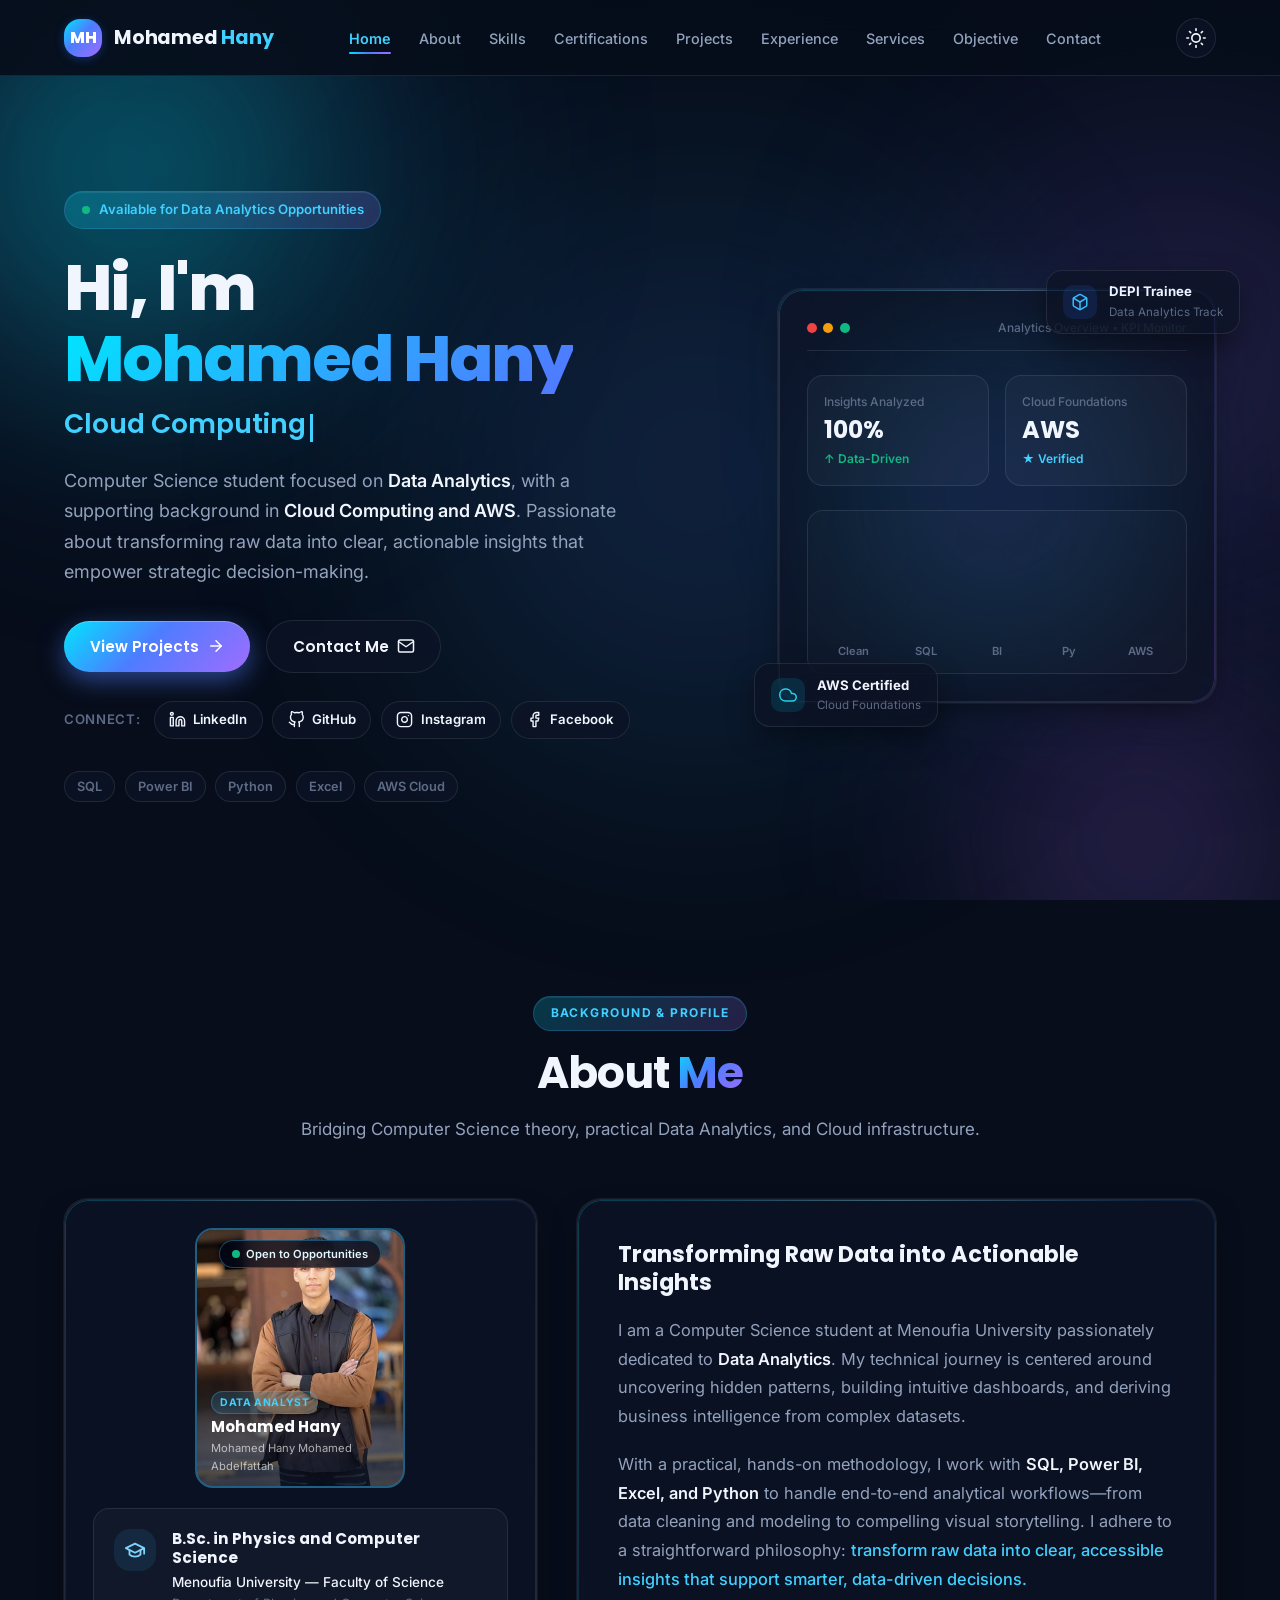
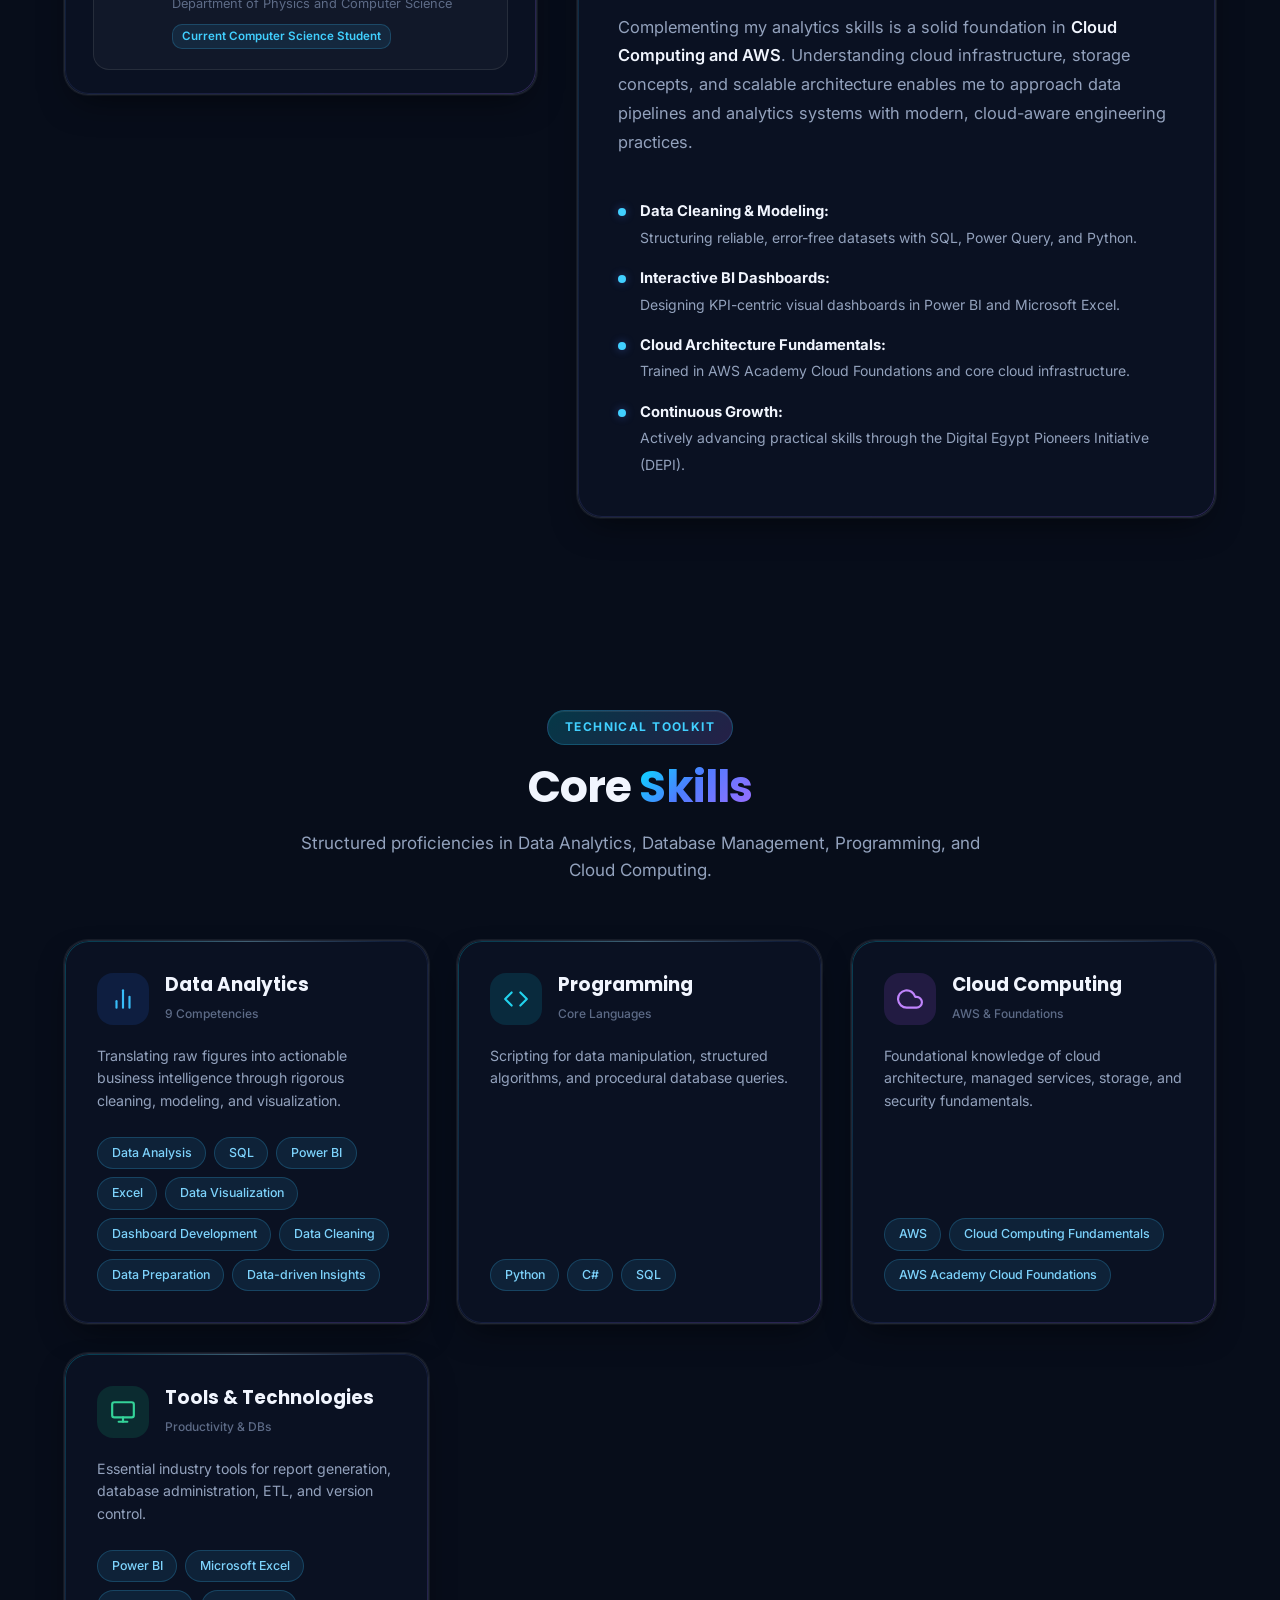
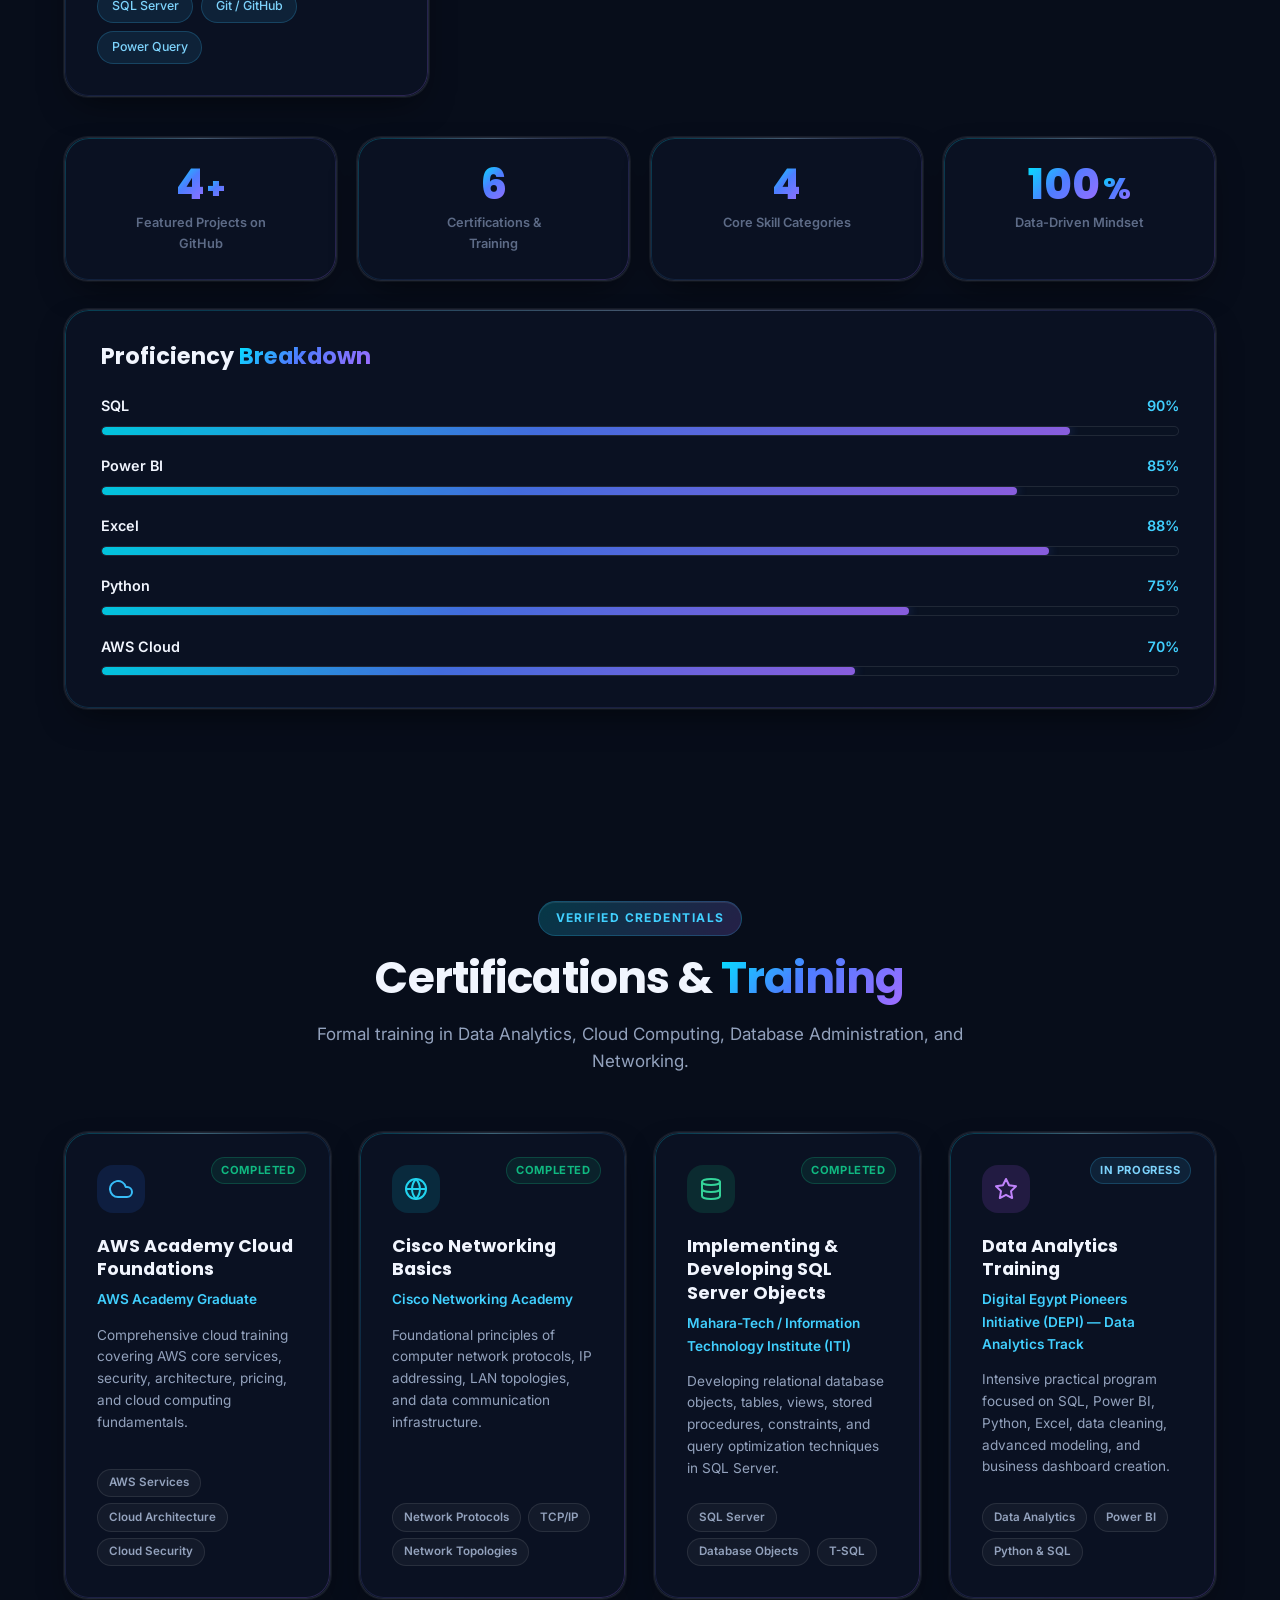
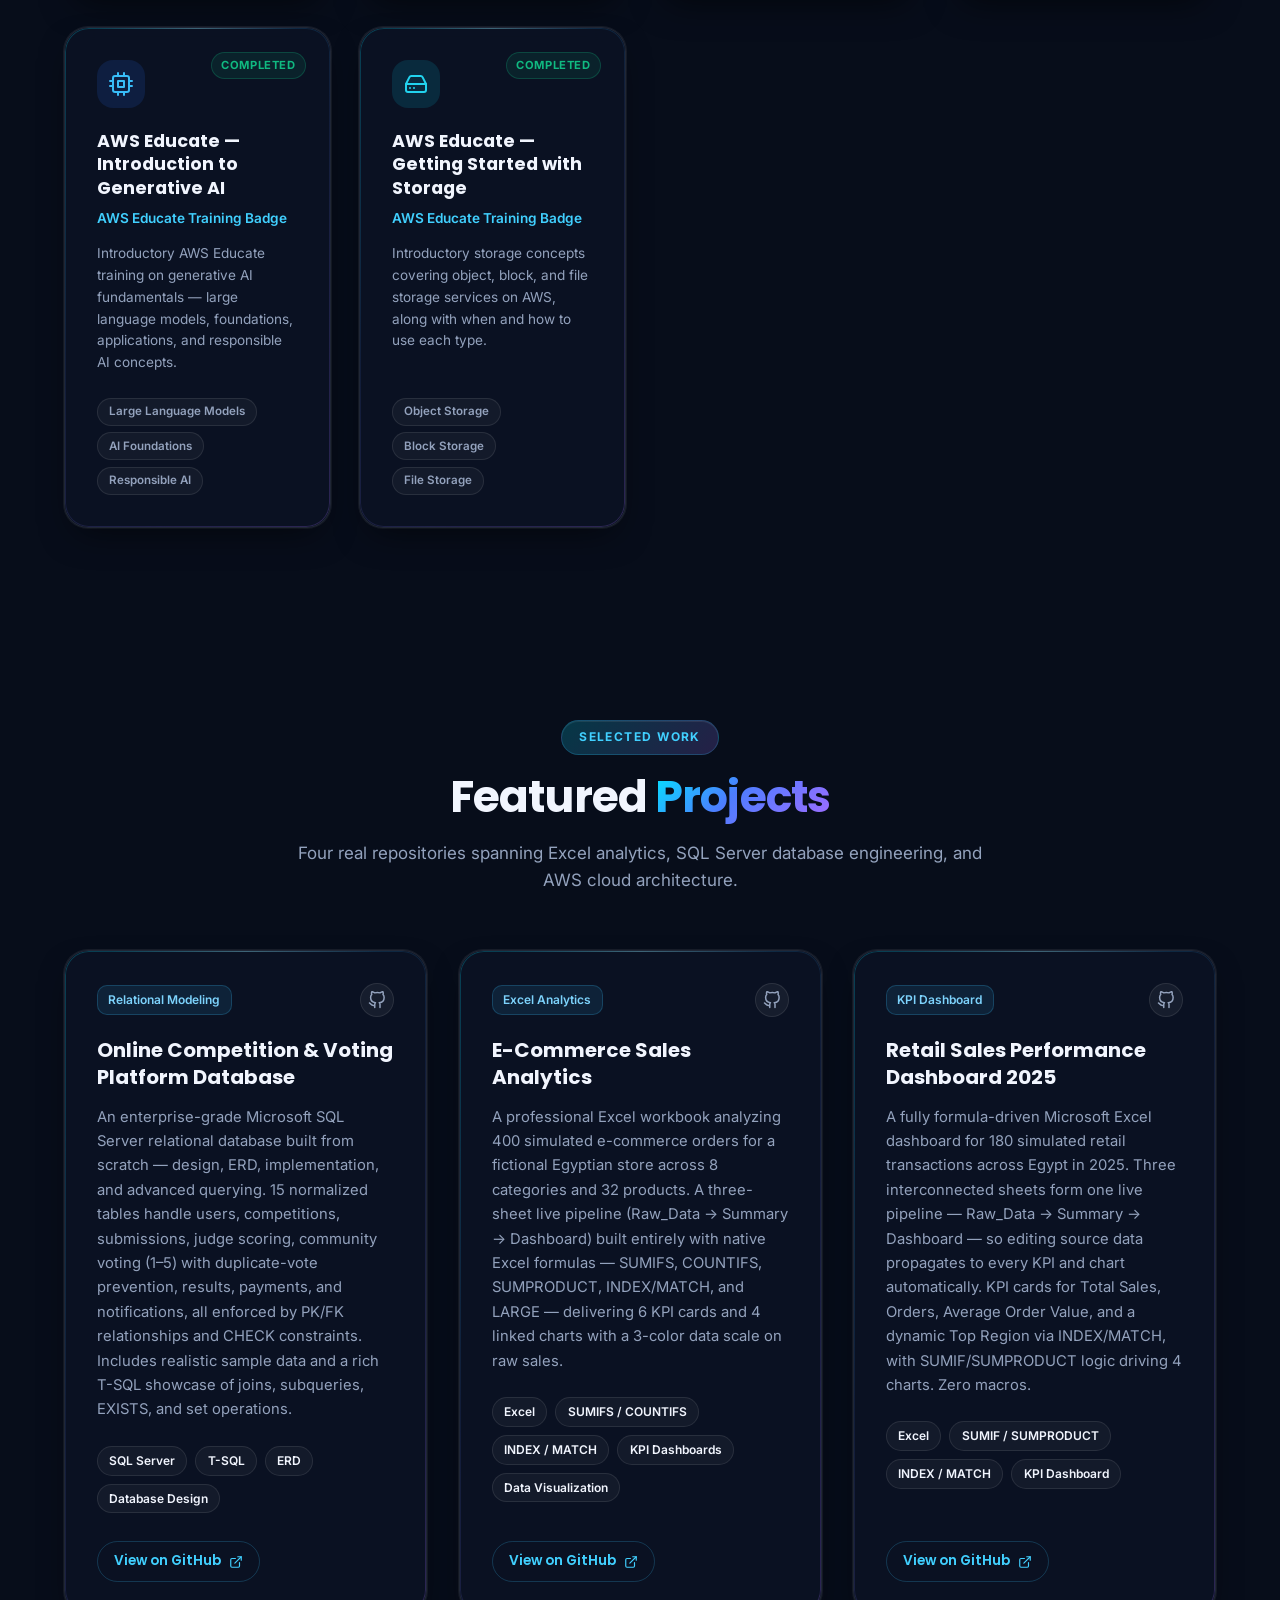
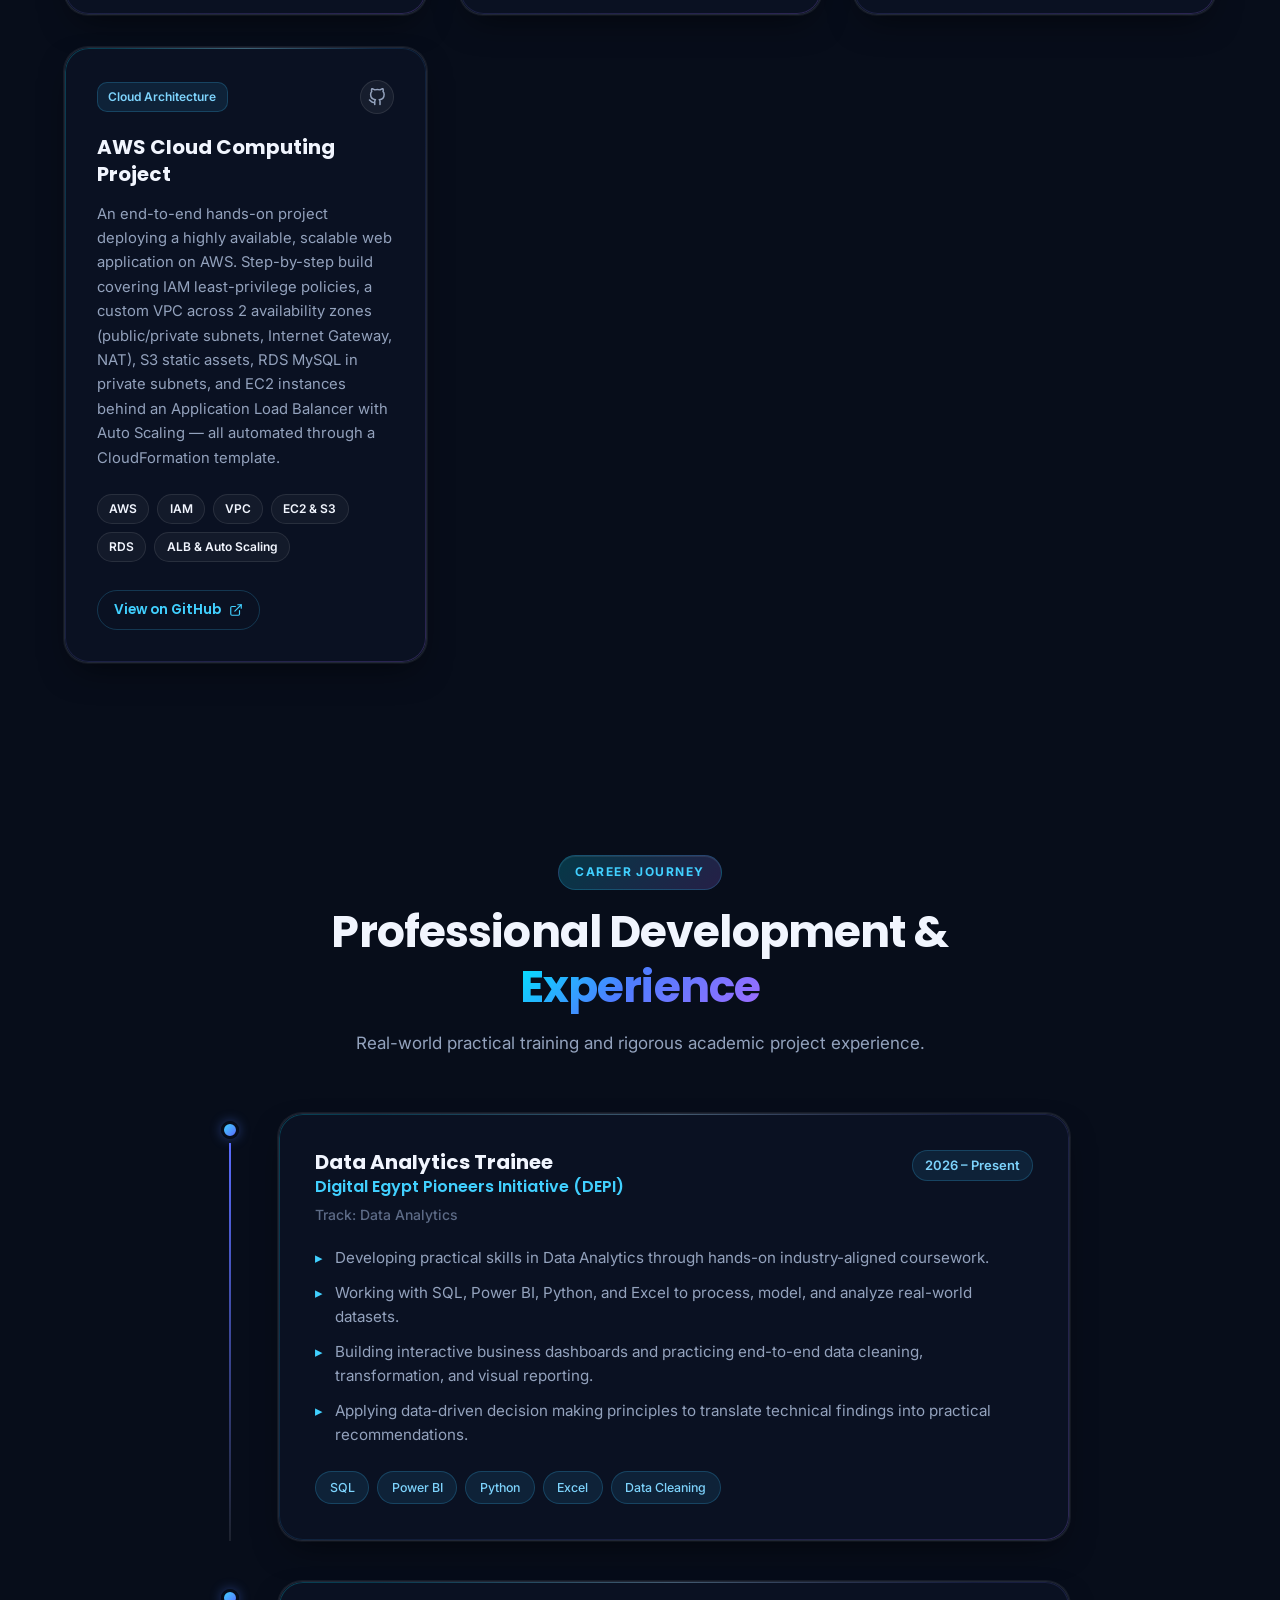
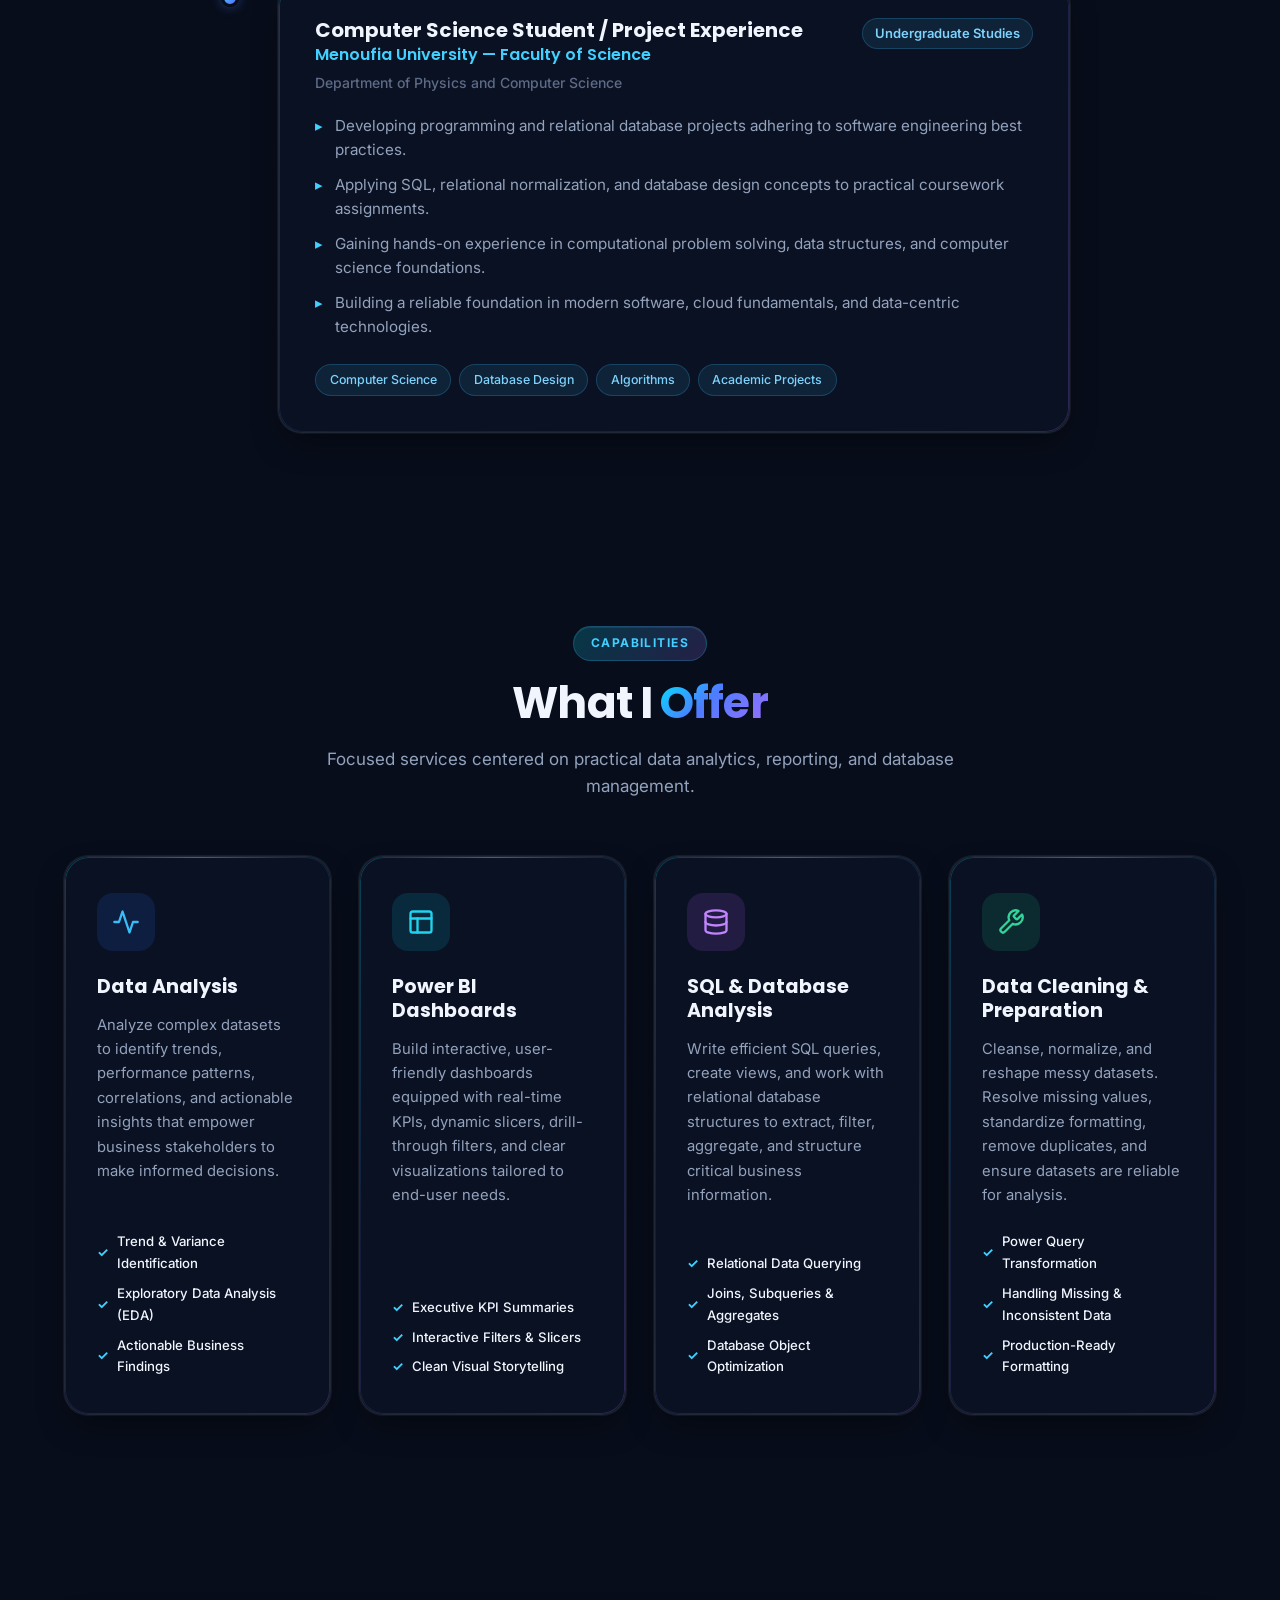
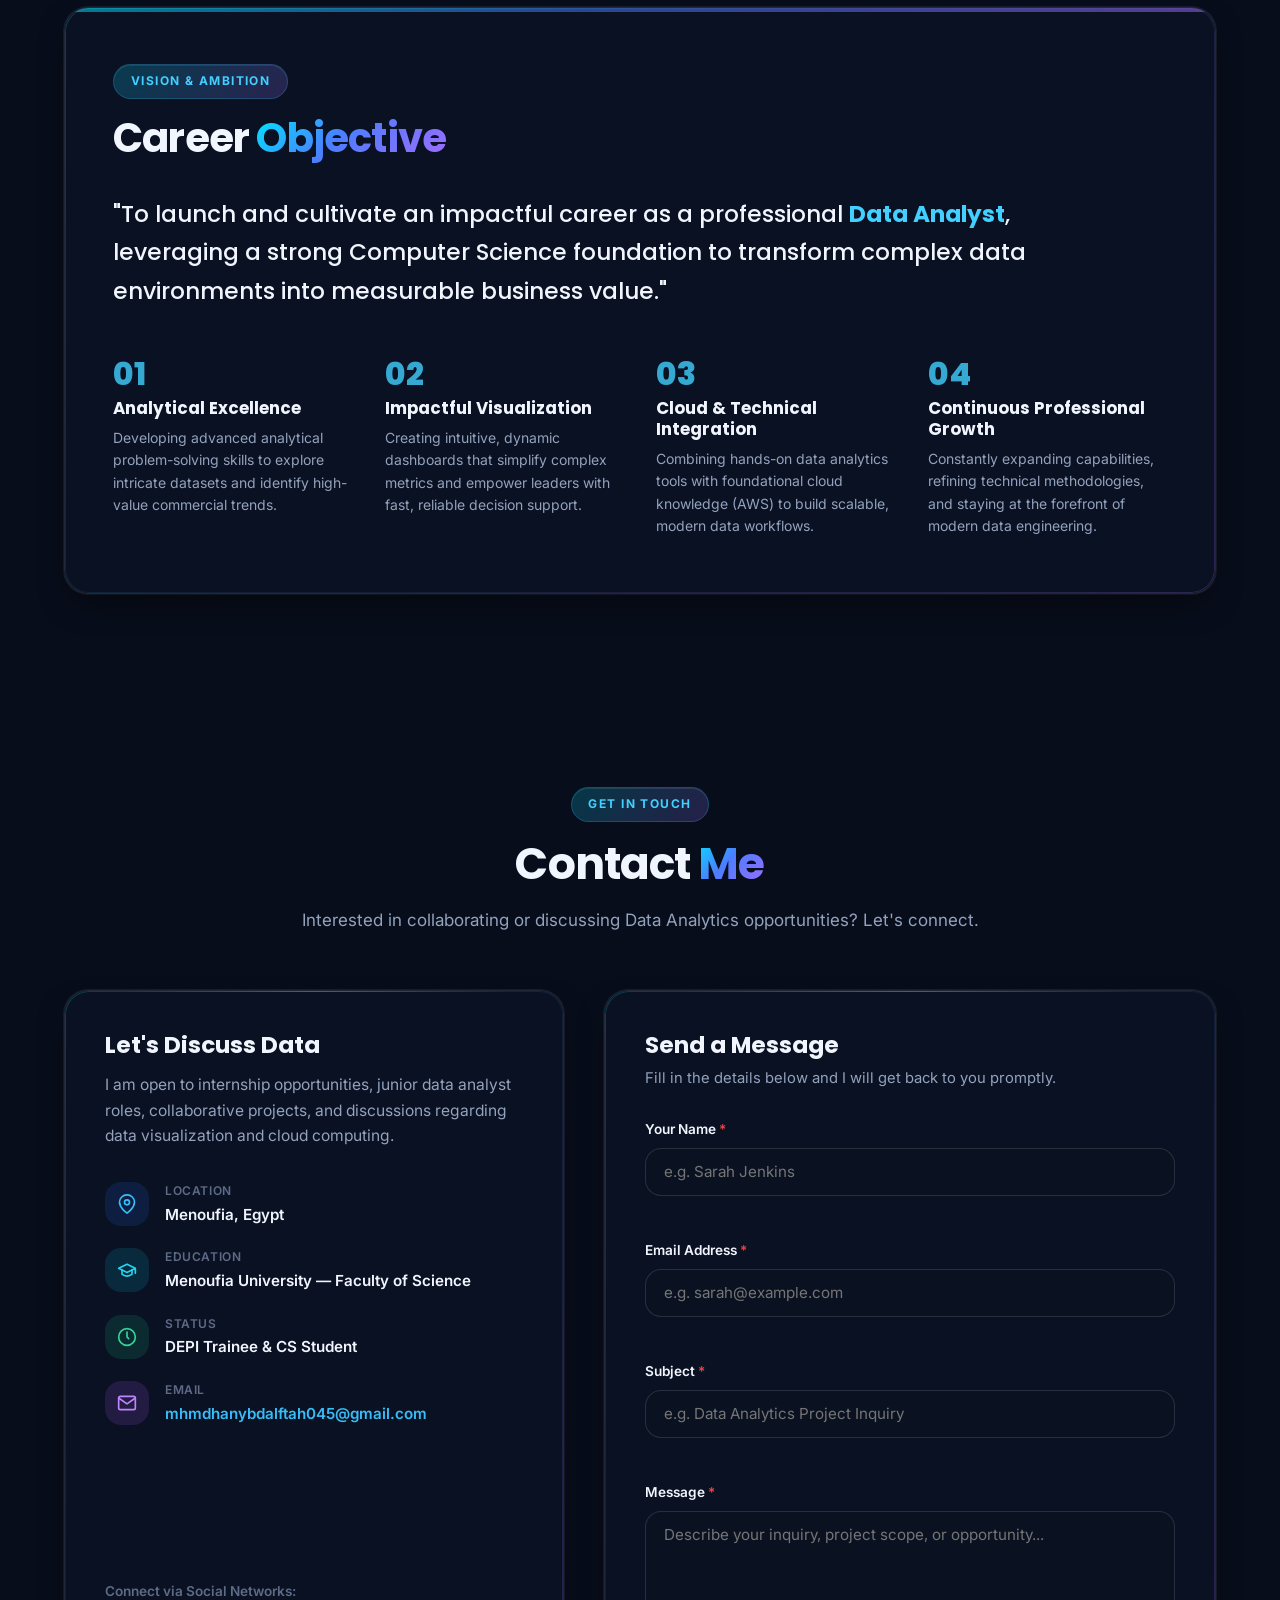
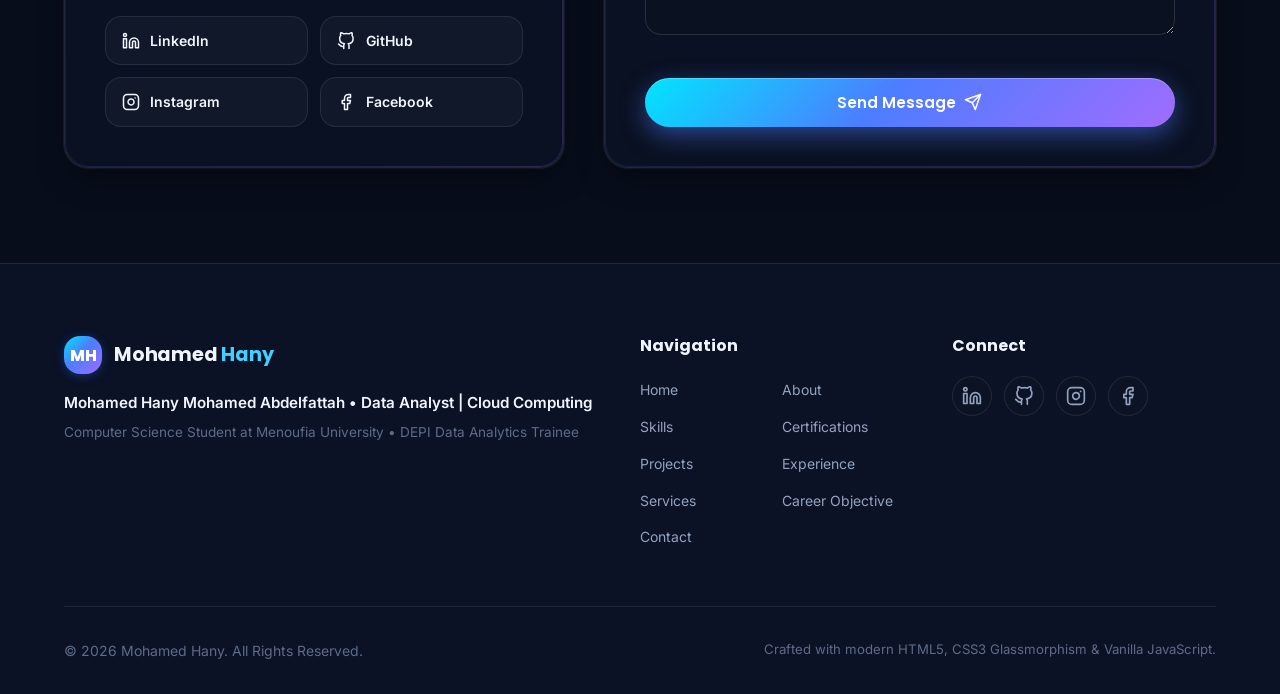
==== commit 06ee9a8c: "Swap Cloud 101 for Generative AI cert on portfolio" ====
--- a/index.html
+++ b/index.html
@@ -621,21 +621,30 @@
             </div>
           </div>
 
-          <!-- Cert 5: AWS Educate Cloud 101 -->
+          <!-- Cert 5: AWS Educate Generative AI -->
           <div class="glass-card cert-card reveal">
             <div class="cert-status-badge">Completed</div>
             <div class="cert-icon-wrapper blue">
               <svg xmlns="http://www.w3.org/2000/svg" width="24" height="24" viewBox="0 0 24 24" fill="none" stroke="currentColor" stroke-width="2" stroke-linecap="round" stroke-linejoin="round" aria-hidden="true">
-                <path d="M18 10h-1.26A8 8 0 1 0 9 20h9a5 5 0 0 0 0-10z"></path>
-              </svg>
-            </div>
-            <h3 class="cert-title">AWS Educate — Introduction to Cloud 101</h3>
+                <rect x="4" y="4" width="16" height="16" rx="2" ry="2"></rect>
+                <rect x="9" y="9" width="6" height="6"></rect>
+                <line x1="9" y1="1" x2="9" y2="4"></line>
+                <line x1="15" y1="1" x2="15" y2="4"></line>
+                <line x1="9" y1="20" x2="9" y2="23"></line>
+                <line x1="15" y1="20" x2="15" y2="23"></line>
+                <line x1="20" y1="9" x2="23" y2="9"></line>
+                <line x1="20" y1="14" x2="23" y2="14"></line>
+                <line x1="1" y1="9" x2="4" y2="9"></line>
+                <line x1="1" y1="14" x2="4" y2="14"></line>
+              </svg>
+            </div>
+            <h3 class="cert-title">AWS Educate — Introduction to Generative AI</h3>
             <p class="cert-issuer">AWS Educate Training Badge</p>
-            <p class="cert-desc">Foundational AWS Educate training covering core cloud concepts, the benefits of cloud computing, and Amazon's global infrastructure ecosystem.</p>
+            <p class="cert-desc">Introductory AWS Educate training on generative AI fundamentals — large language models, foundations, applications, and responsible AI concepts.</p>
             <div class="cert-skills">
-              <span>Cloud Concepts</span>
-              <span>Core AWS Services</span>
-              <span>Cloud Benefits</span>
+              <span>Large Language Models</span>
+              <span>AI Foundations</span>
+              <span>Responsible AI</span>
             </div>
           </div>
 
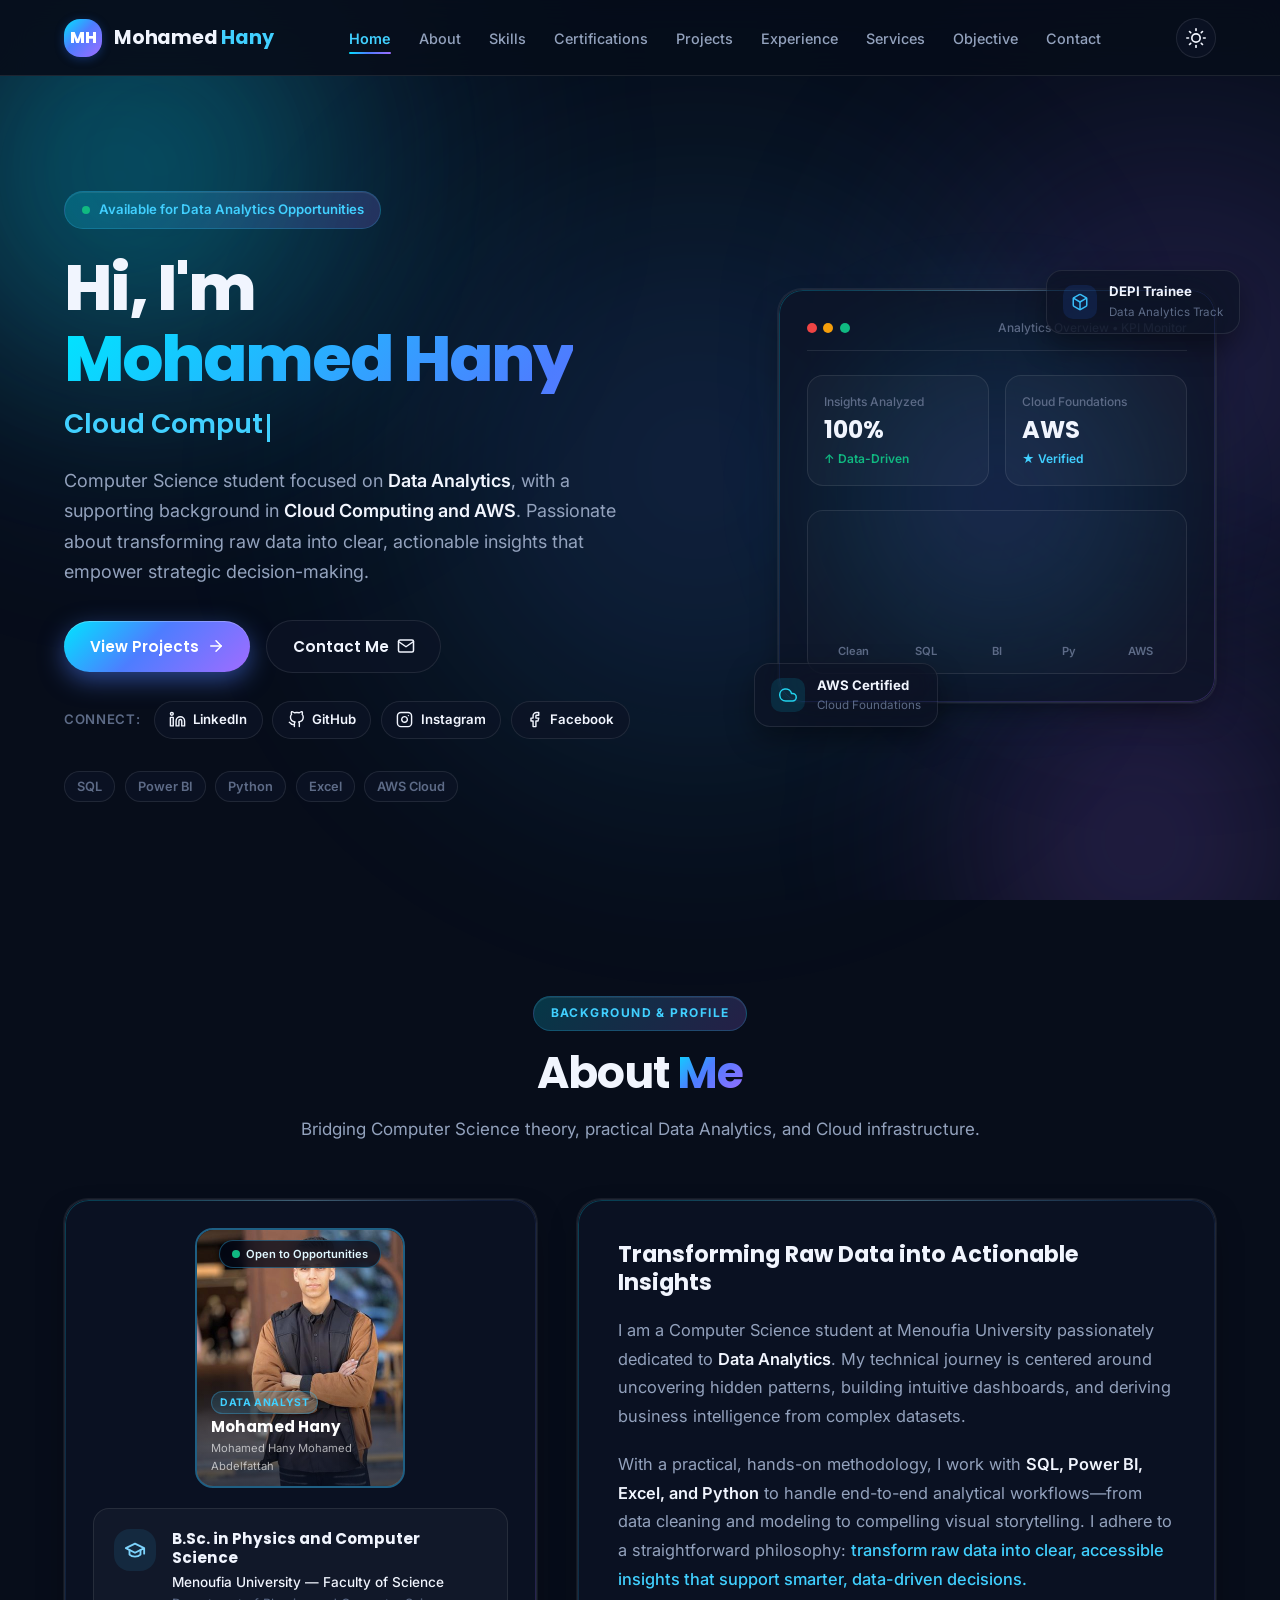
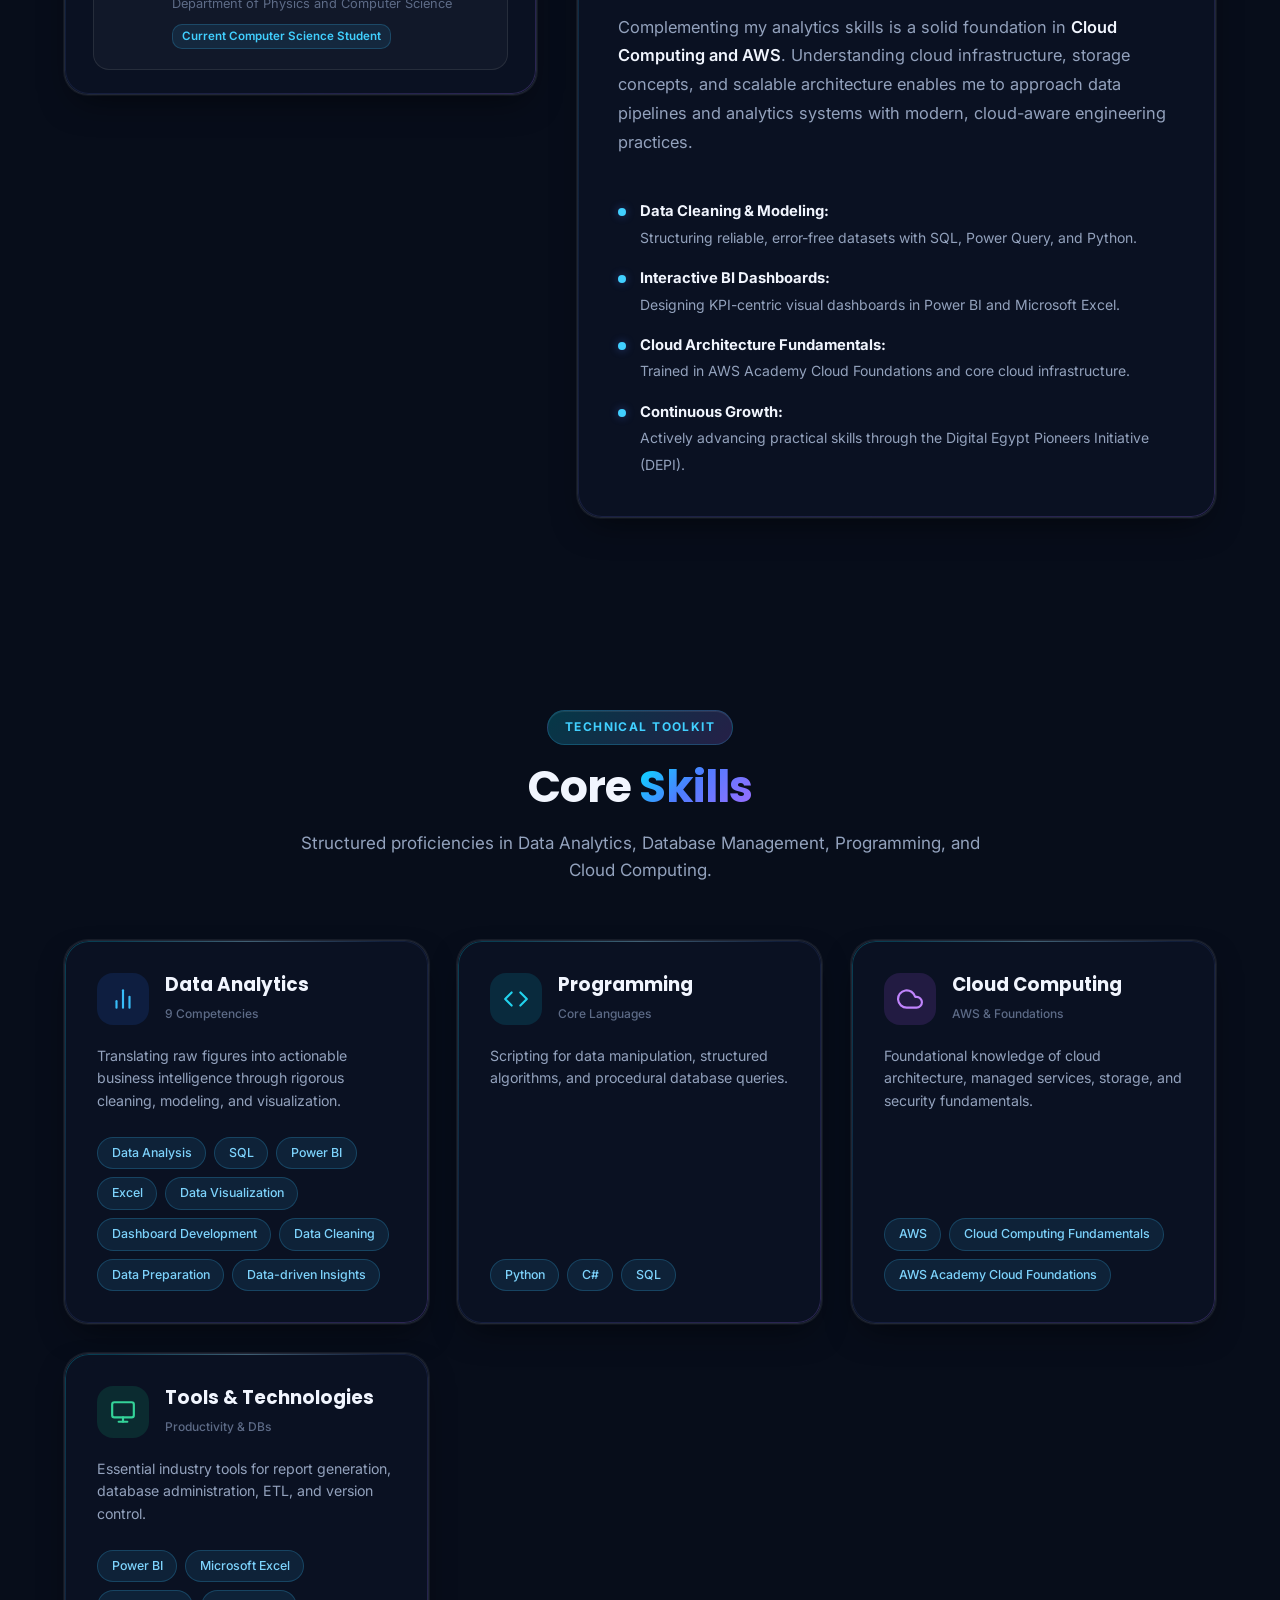
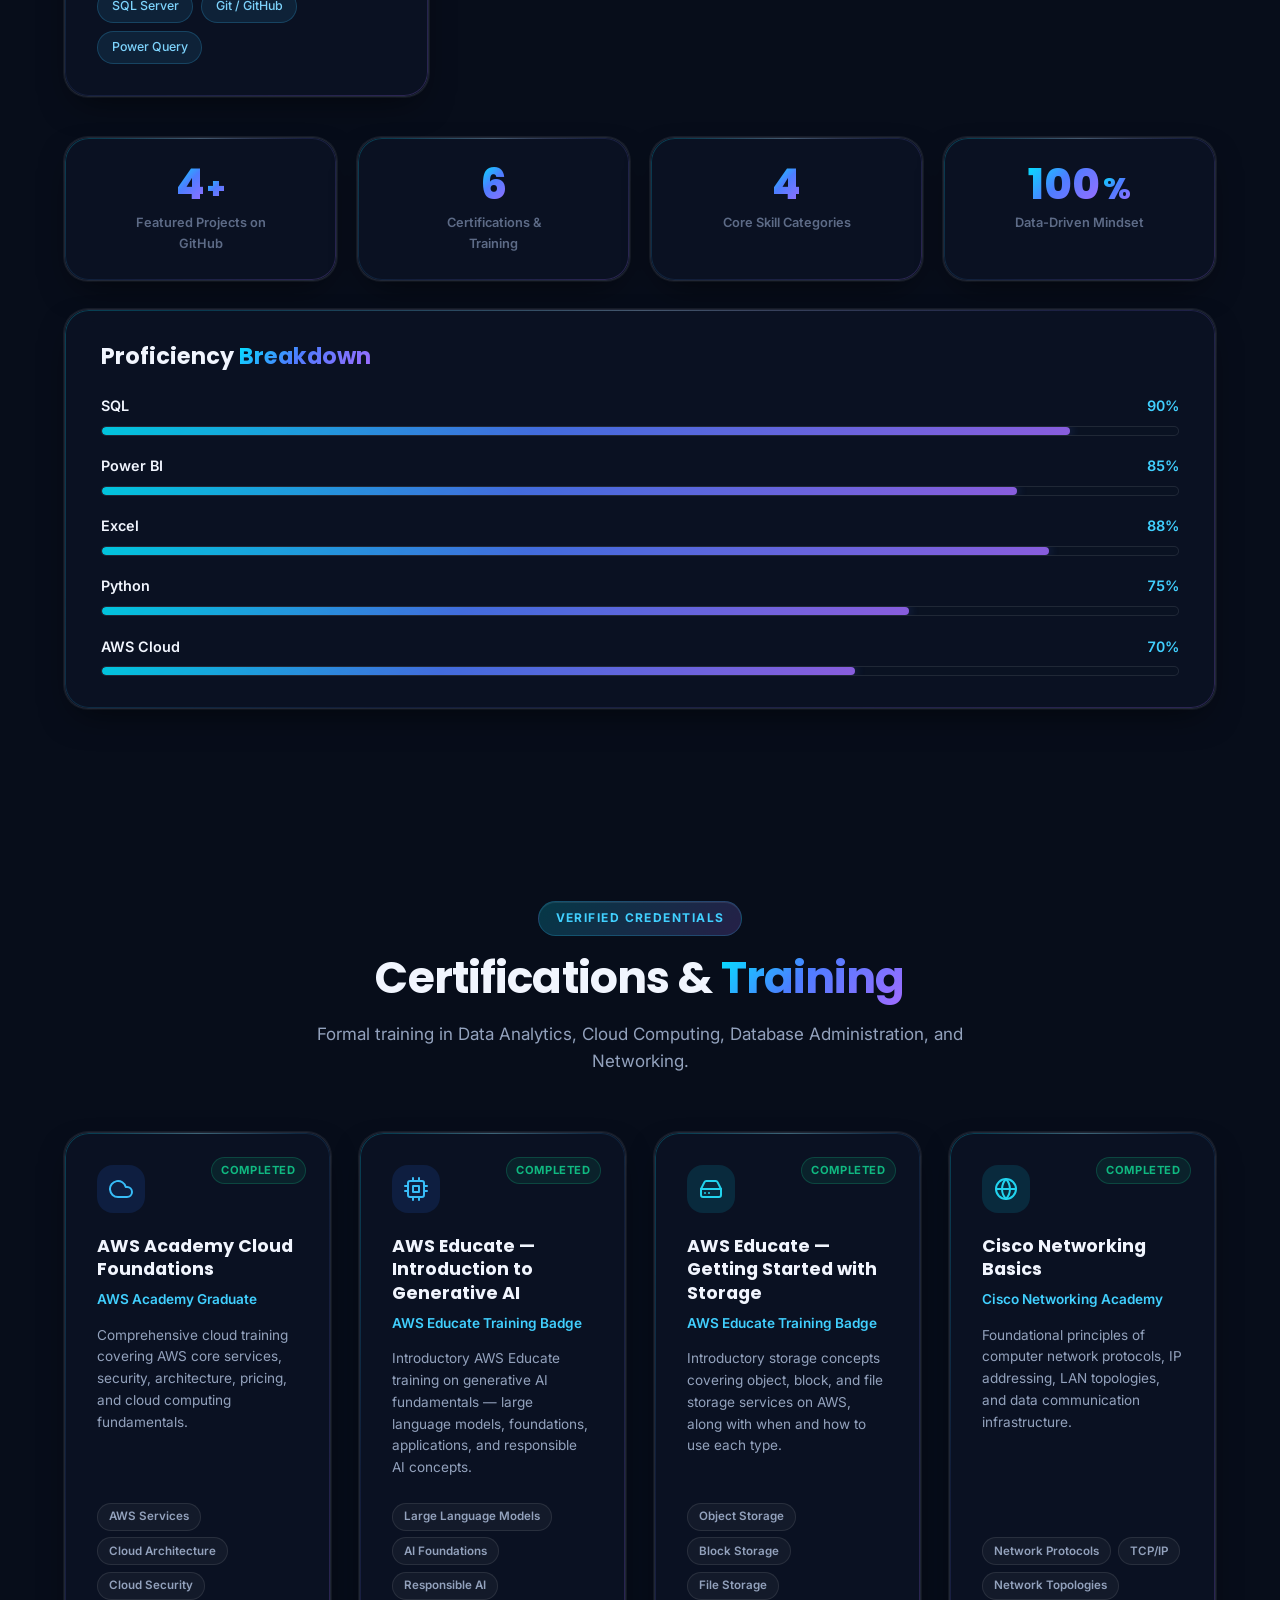
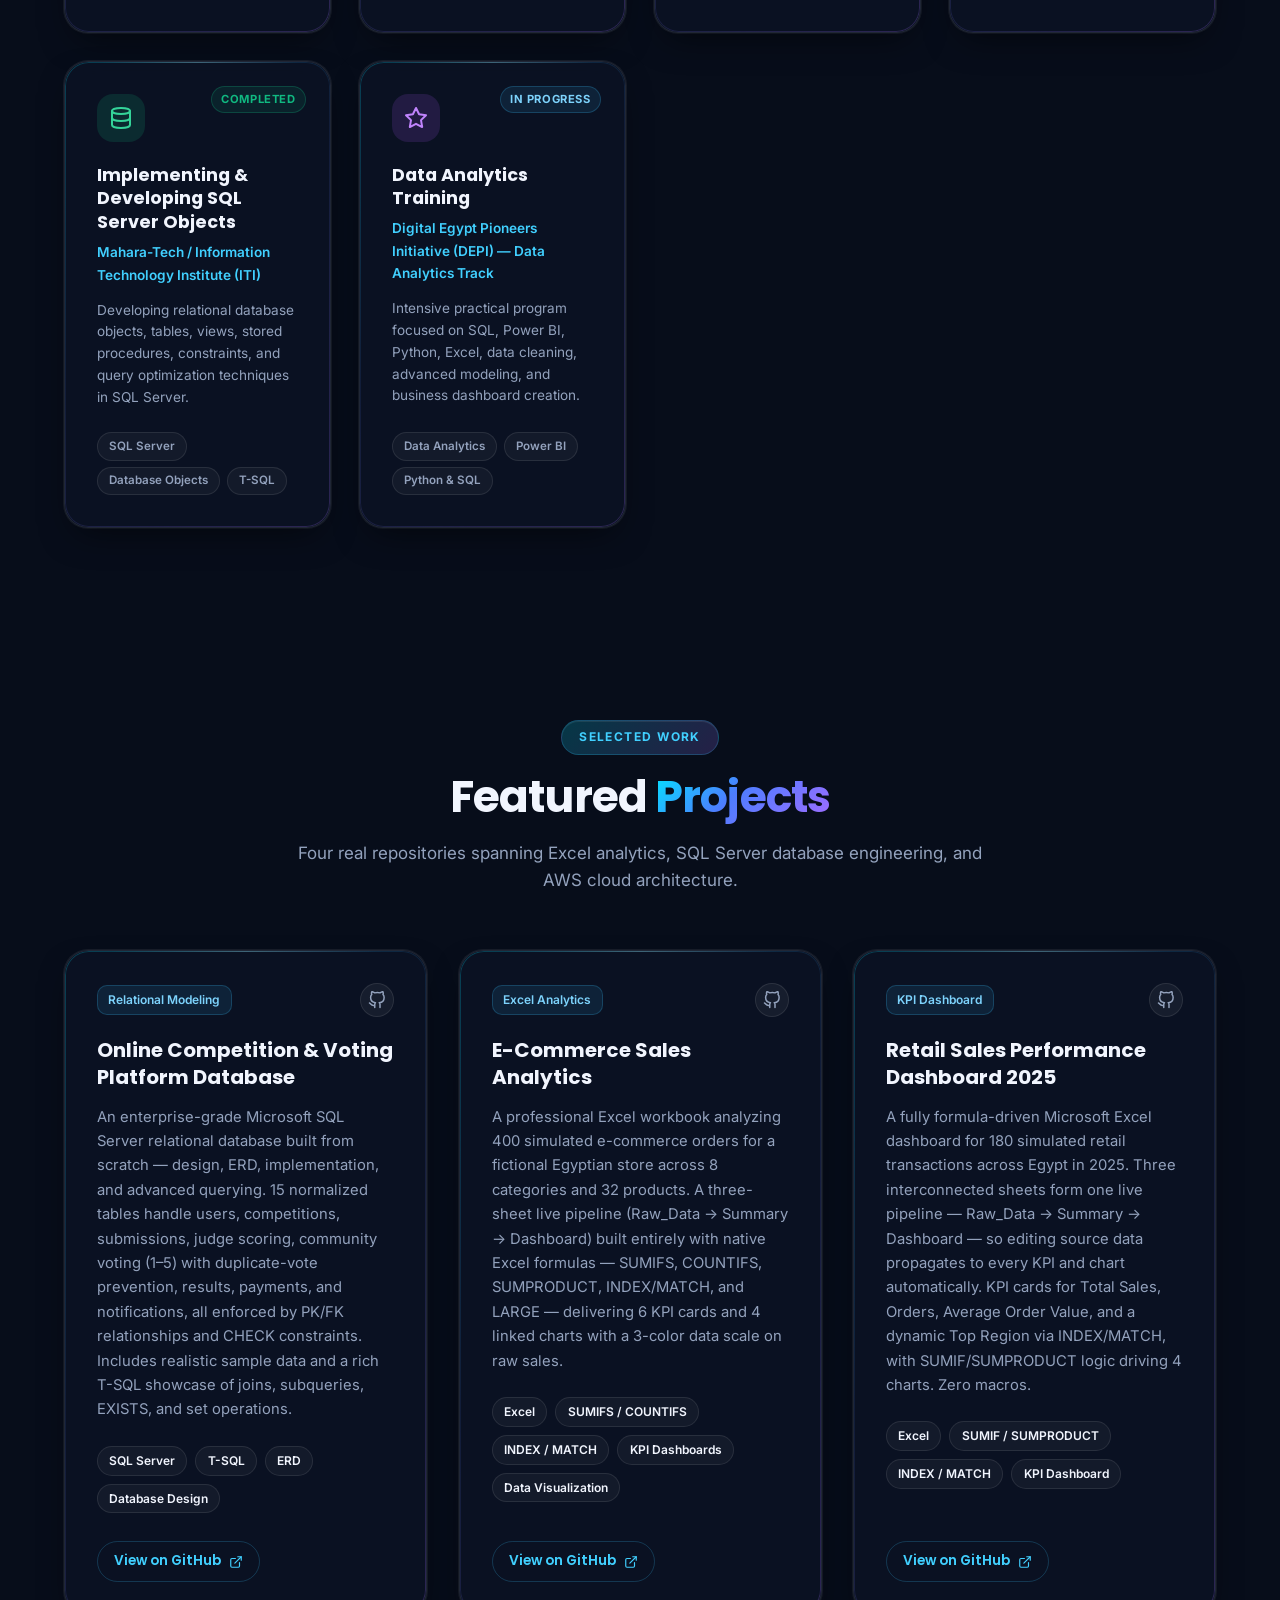
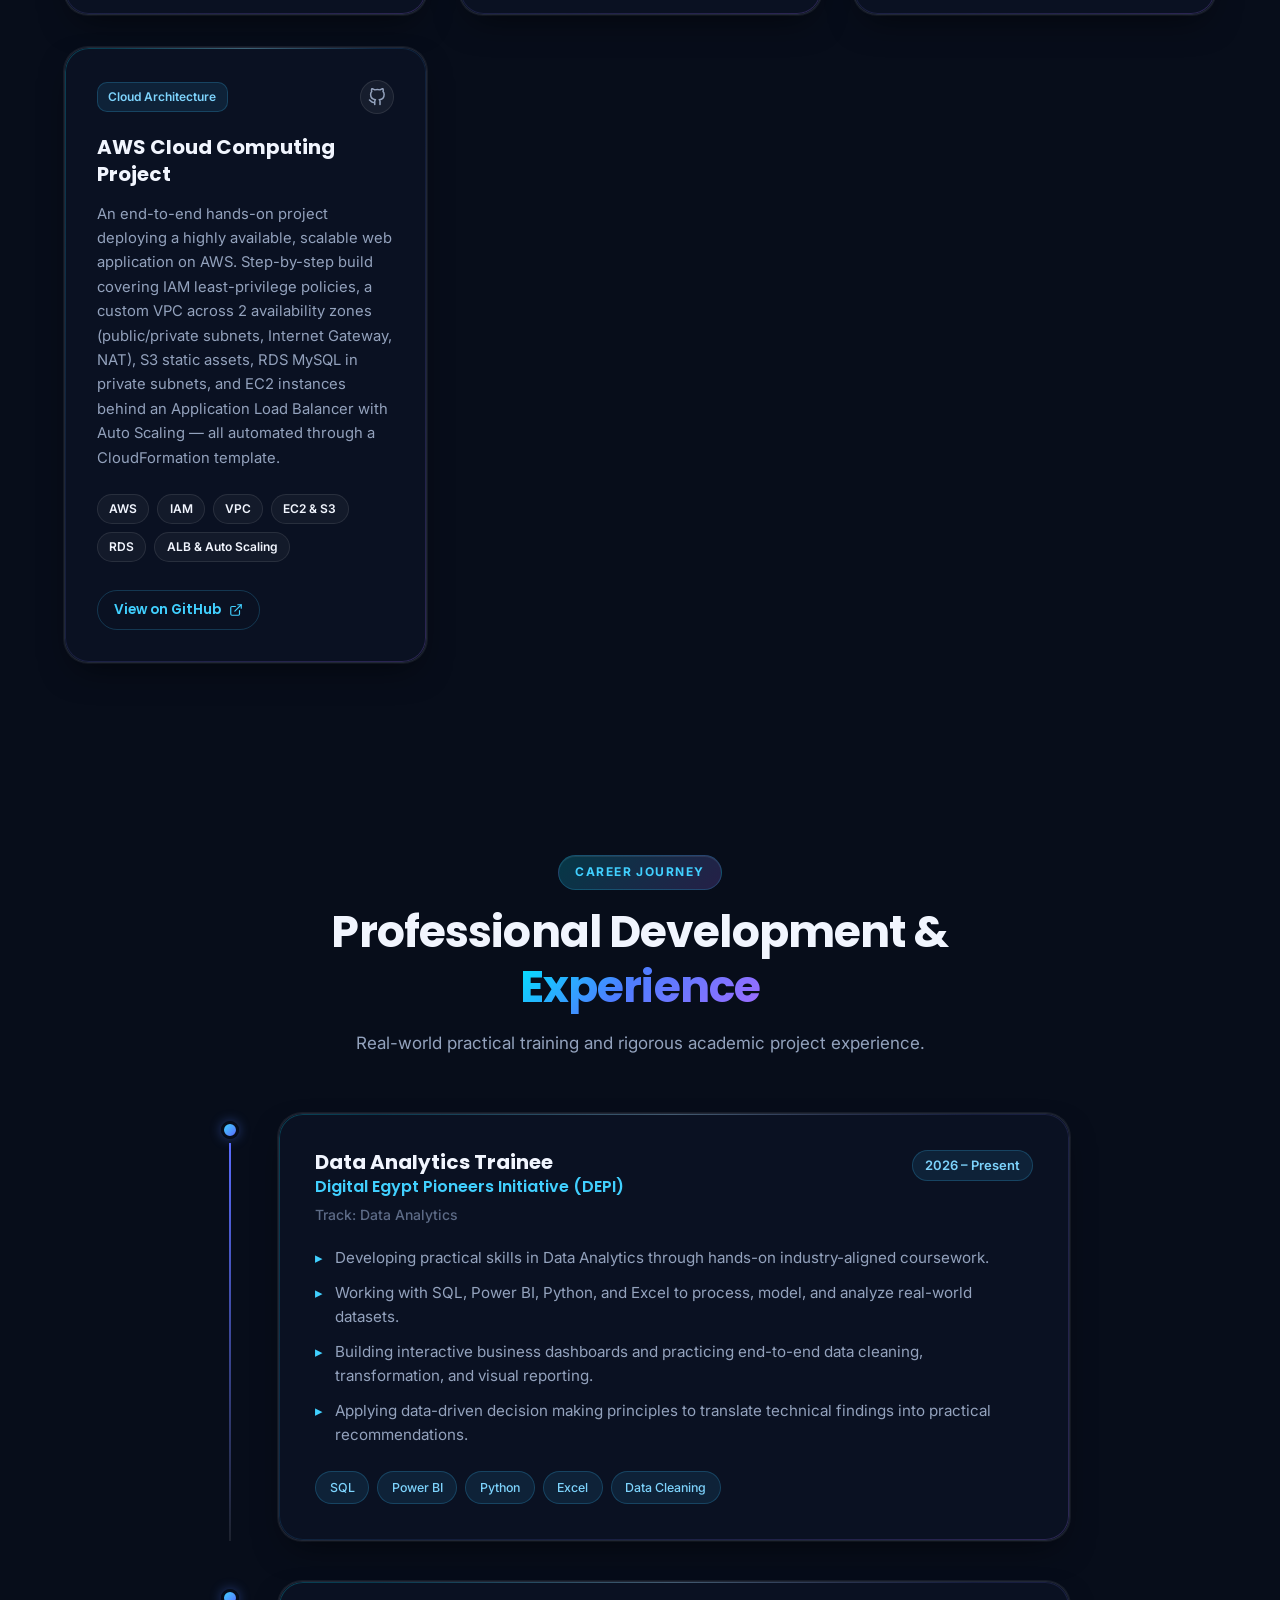
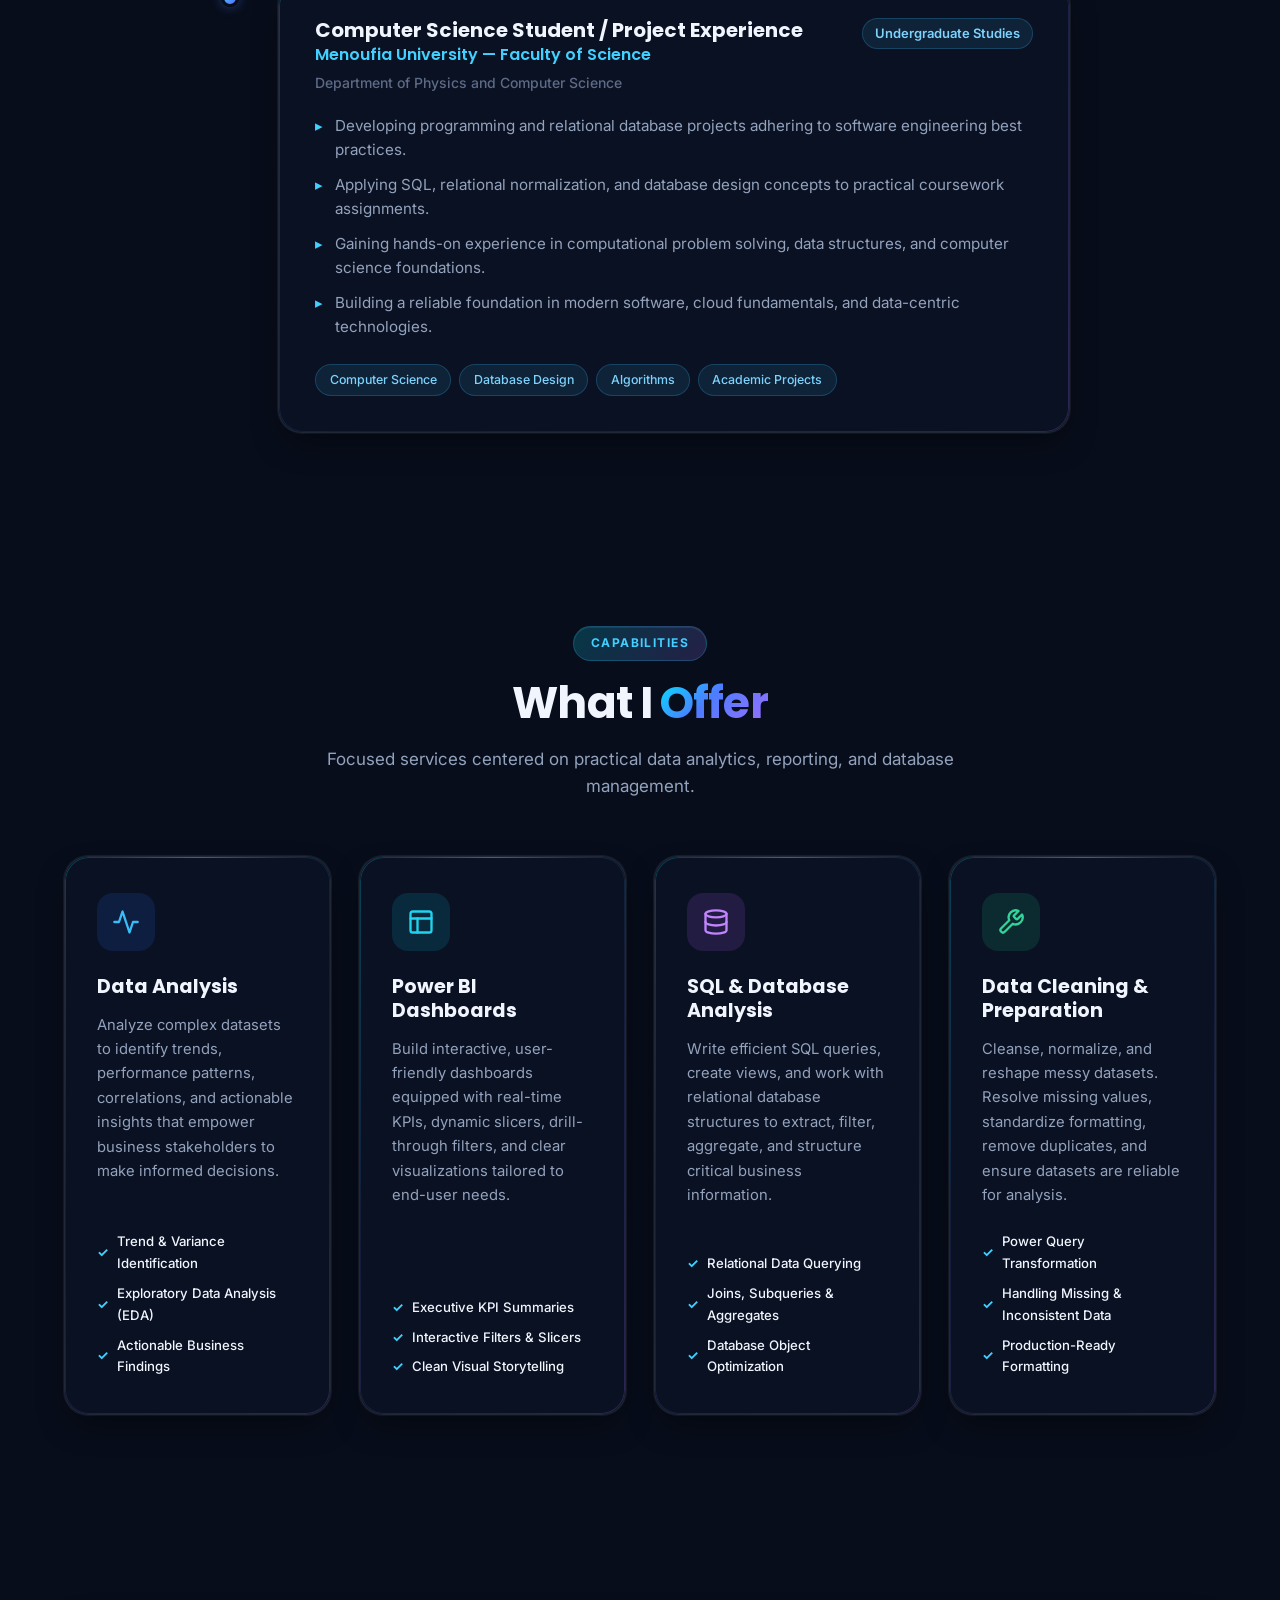
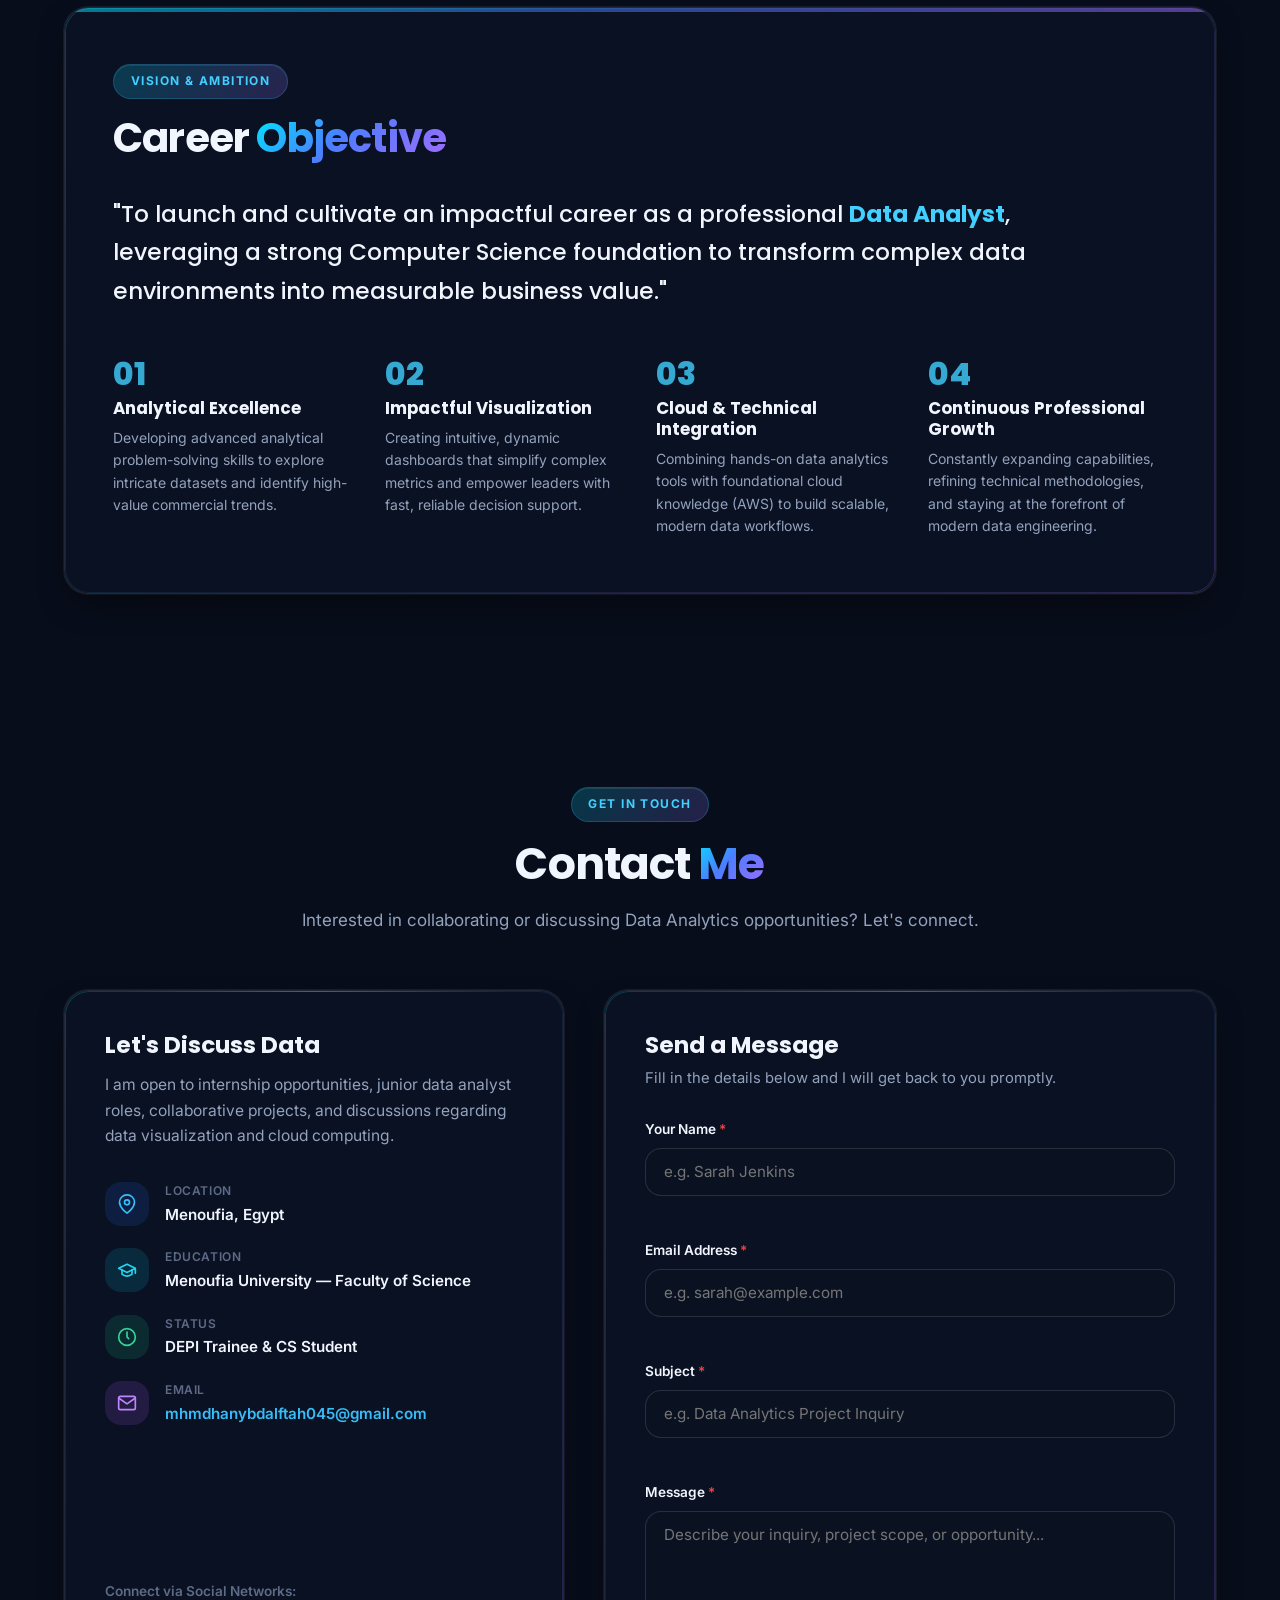
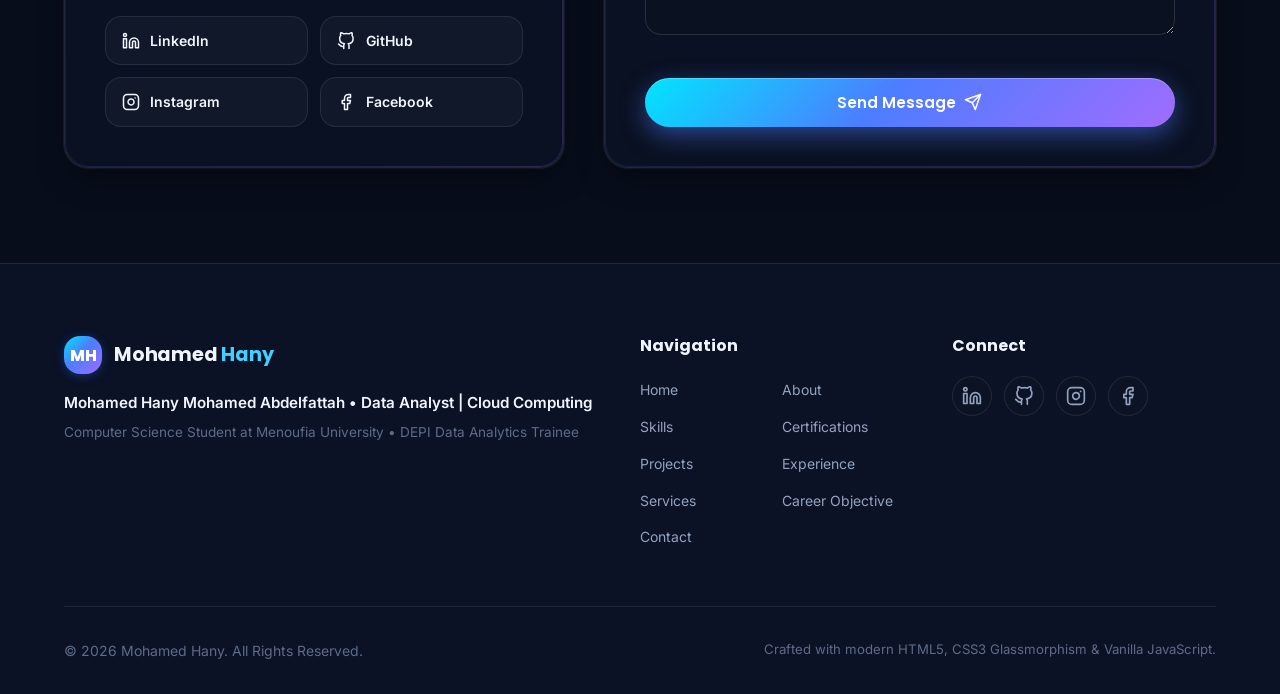
==== commit a4ff438f: "Reorder certifications strongest-first on portfolio" ====
--- a/index.html
+++ b/index.html
@@ -563,65 +563,7 @@
             </div>
           </div>
 
-          <!-- Cert 2: Cisco Networking Basics -->
-          <div class="glass-card cert-card reveal">
-            <div class="cert-status-badge">Completed</div>
-            <div class="cert-icon-wrapper cyan">
-              <svg xmlns="http://www.w3.org/2000/svg" width="24" height="24" viewBox="0 0 24 24" fill="none" stroke="currentColor" stroke-width="2" stroke-linecap="round" stroke-linejoin="round" aria-hidden="true">
-                <circle cx="12" cy="12" r="10"></circle>
-                <line x1="2" y1="12" x2="22" y2="12"></line>
-                <path d="M12 2a15.3 15.3 0 0 1 4 10 15.3 15.3 0 0 1-4 10 15.3 15.3 0 0 1-4-10 15.3 15.3 0 0 1 4-10z"></path>
-              </svg>
-            </div>
-            <h3 class="cert-title">Cisco Networking Basics</h3>
-            <p class="cert-issuer">Cisco Networking Academy</p>
-            <p class="cert-desc">Foundational principles of computer network protocols, IP addressing, LAN topologies, and data communication infrastructure.</p>
-            <div class="cert-skills">
-              <span>Network Protocols</span>
-              <span>TCP/IP</span>
-              <span>Network Topologies</span>
-            </div>
-          </div>
-
-          <!-- Cert 3: SQL Server Objects -->
-          <div class="glass-card cert-card reveal">
-            <div class="cert-status-badge">Completed</div>
-            <div class="cert-icon-wrapper emerald">
-              <svg xmlns="http://www.w3.org/2000/svg" width="24" height="24" viewBox="0 0 24 24" fill="none" stroke="currentColor" stroke-width="2" stroke-linecap="round" stroke-linejoin="round" aria-hidden="true">
-                <ellipse cx="12" cy="5" rx="9" ry="3"></ellipse>
-                <path d="M21 12c0 1.66-4 3-9 3s-9-1.34-9-3"></path>
-                <path d="M3 5v14c0 1.66 4 3 9 3s9-1.34 9-3V5"></path>
-              </svg>
-            </div>
-            <h3 class="cert-title">Implementing & Developing SQL Server Objects</h3>
-            <p class="cert-issuer">Mahara-Tech / Information Technology Institute (ITI)</p>
-            <p class="cert-desc">Developing relational database objects, tables, views, stored procedures, constraints, and query optimization techniques in SQL Server.</p>
-            <div class="cert-skills">
-              <span>SQL Server</span>
-              <span>Database Objects</span>
-              <span>T-SQL</span>
-            </div>
-          </div>
-
-          <!-- Cert 4: DEPI Data Analytics -->
-          <div class="glass-card cert-card reveal">
-            <div class="cert-status-badge active-badge">In Progress</div>
-            <div class="cert-icon-wrapper purple">
-              <svg xmlns="http://www.w3.org/2000/svg" width="24" height="24" viewBox="0 0 24 24" fill="none" stroke="currentColor" stroke-width="2" stroke-linecap="round" stroke-linejoin="round" aria-hidden="true">
-                <polygon points="12 2 15.09 8.26 22 9.27 17 14.14 18.18 21.02 12 17.77 5.82 21.02 7 14.14 2 9.27 8.91 8.26 12 2"></polygon>
-              </svg>
-            </div>
-            <h3 class="cert-title">Data Analytics Training</h3>
-            <p class="cert-issuer">Digital Egypt Pioneers Initiative (DEPI) — Data Analytics Track</p>
-            <p class="cert-desc">Intensive practical program focused on SQL, Power BI, Python, Excel, data cleaning, advanced modeling, and business dashboard creation.</p>
-            <div class="cert-skills">
-              <span>Data Analytics</span>
-              <span>Power BI</span>
-              <span>Python & SQL</span>
-            </div>
-          </div>
-
-          <!-- Cert 5: AWS Educate Generative AI -->
+          <!-- Cert 2: AWS Educate Generative AI -->
           <div class="glass-card cert-card reveal">
             <div class="cert-status-badge">Completed</div>
             <div class="cert-icon-wrapper blue">
@@ -648,7 +590,7 @@
             </div>
           </div>
 
-          <!-- Cert 6: AWS Educate Storage -->
+          <!-- Cert 3: AWS Educate Storage -->
           <div class="glass-card cert-card reveal">
             <div class="cert-status-badge">Completed</div>
             <div class="cert-icon-wrapper cyan">
@@ -666,6 +608,64 @@
               <span>Object Storage</span>
               <span>Block Storage</span>
               <span>File Storage</span>
+            </div>
+          </div>
+
+          <!-- Cert 4: Cisco Networking Basics -->
+          <div class="glass-card cert-card reveal">
+            <div class="cert-status-badge">Completed</div>
+            <div class="cert-icon-wrapper cyan">
+              <svg xmlns="http://www.w3.org/2000/svg" width="24" height="24" viewBox="0 0 24 24" fill="none" stroke="currentColor" stroke-width="2" stroke-linecap="round" stroke-linejoin="round" aria-hidden="true">
+                <circle cx="12" cy="12" r="10"></circle>
+                <line x1="2" y1="12" x2="22" y2="12"></line>
+                <path d="M12 2a15.3 15.3 0 0 1 4 10 15.3 15.3 0 0 1-4 10 15.3 15.3 0 0 1-4-10 15.3 15.3 0 0 1 4-10z"></path>
+              </svg>
+            </div>
+            <h3 class="cert-title">Cisco Networking Basics</h3>
+            <p class="cert-issuer">Cisco Networking Academy</p>
+            <p class="cert-desc">Foundational principles of computer network protocols, IP addressing, LAN topologies, and data communication infrastructure.</p>
+            <div class="cert-skills">
+              <span>Network Protocols</span>
+              <span>TCP/IP</span>
+              <span>Network Topologies</span>
+            </div>
+          </div>
+
+          <!-- Cert 5: SQL Server Objects -->
+          <div class="glass-card cert-card reveal">
+            <div class="cert-status-badge">Completed</div>
+            <div class="cert-icon-wrapper emerald">
+              <svg xmlns="http://www.w3.org/2000/svg" width="24" height="24" viewBox="0 0 24 24" fill="none" stroke="currentColor" stroke-width="2" stroke-linecap="round" stroke-linejoin="round" aria-hidden="true">
+                <ellipse cx="12" cy="5" rx="9" ry="3"></ellipse>
+                <path d="M21 12c0 1.66-4 3-9 3s-9-1.34-9-3"></path>
+                <path d="M3 5v14c0 1.66 4 3 9 3s9-1.34 9-3V5"></path>
+              </svg>
+            </div>
+            <h3 class="cert-title">Implementing & Developing SQL Server Objects</h3>
+            <p class="cert-issuer">Mahara-Tech / Information Technology Institute (ITI)</p>
+            <p class="cert-desc">Developing relational database objects, tables, views, stored procedures, constraints, and query optimization techniques in SQL Server.</p>
+            <div class="cert-skills">
+              <span>SQL Server</span>
+              <span>Database Objects</span>
+              <span>T-SQL</span>
+            </div>
+          </div>
+
+          <!-- Cert 6: DEPI Data Analytics -->
+          <div class="glass-card cert-card reveal">
+            <div class="cert-status-badge active-badge">In Progress</div>
+            <div class="cert-icon-wrapper purple">
+              <svg xmlns="http://www.w3.org/2000/svg" width="24" height="24" viewBox="0 0 24 24" fill="none" stroke="currentColor" stroke-width="2" stroke-linecap="round" stroke-linejoin="round" aria-hidden="true">
+                <polygon points="12 2 15.09 8.26 22 9.27 17 14.14 18.18 21.02 12 17.77 5.82 21.02 7 14.14 2 9.27 8.91 8.26 12 2"></polygon>
+              </svg>
+            </div>
+            <h3 class="cert-title">Data Analytics Training</h3>
+            <p class="cert-issuer">Digital Egypt Pioneers Initiative (DEPI) — Data Analytics Track</p>
+            <p class="cert-desc">Intensive practical program focused on SQL, Power BI, Python, Excel, data cleaning, advanced modeling, and business dashboard creation.</p>
+            <div class="cert-skills">
+              <span>Data Analytics</span>
+              <span>Power BI</span>
+              <span>Python & SQL</span>
             </div>
           </div>
         </div>
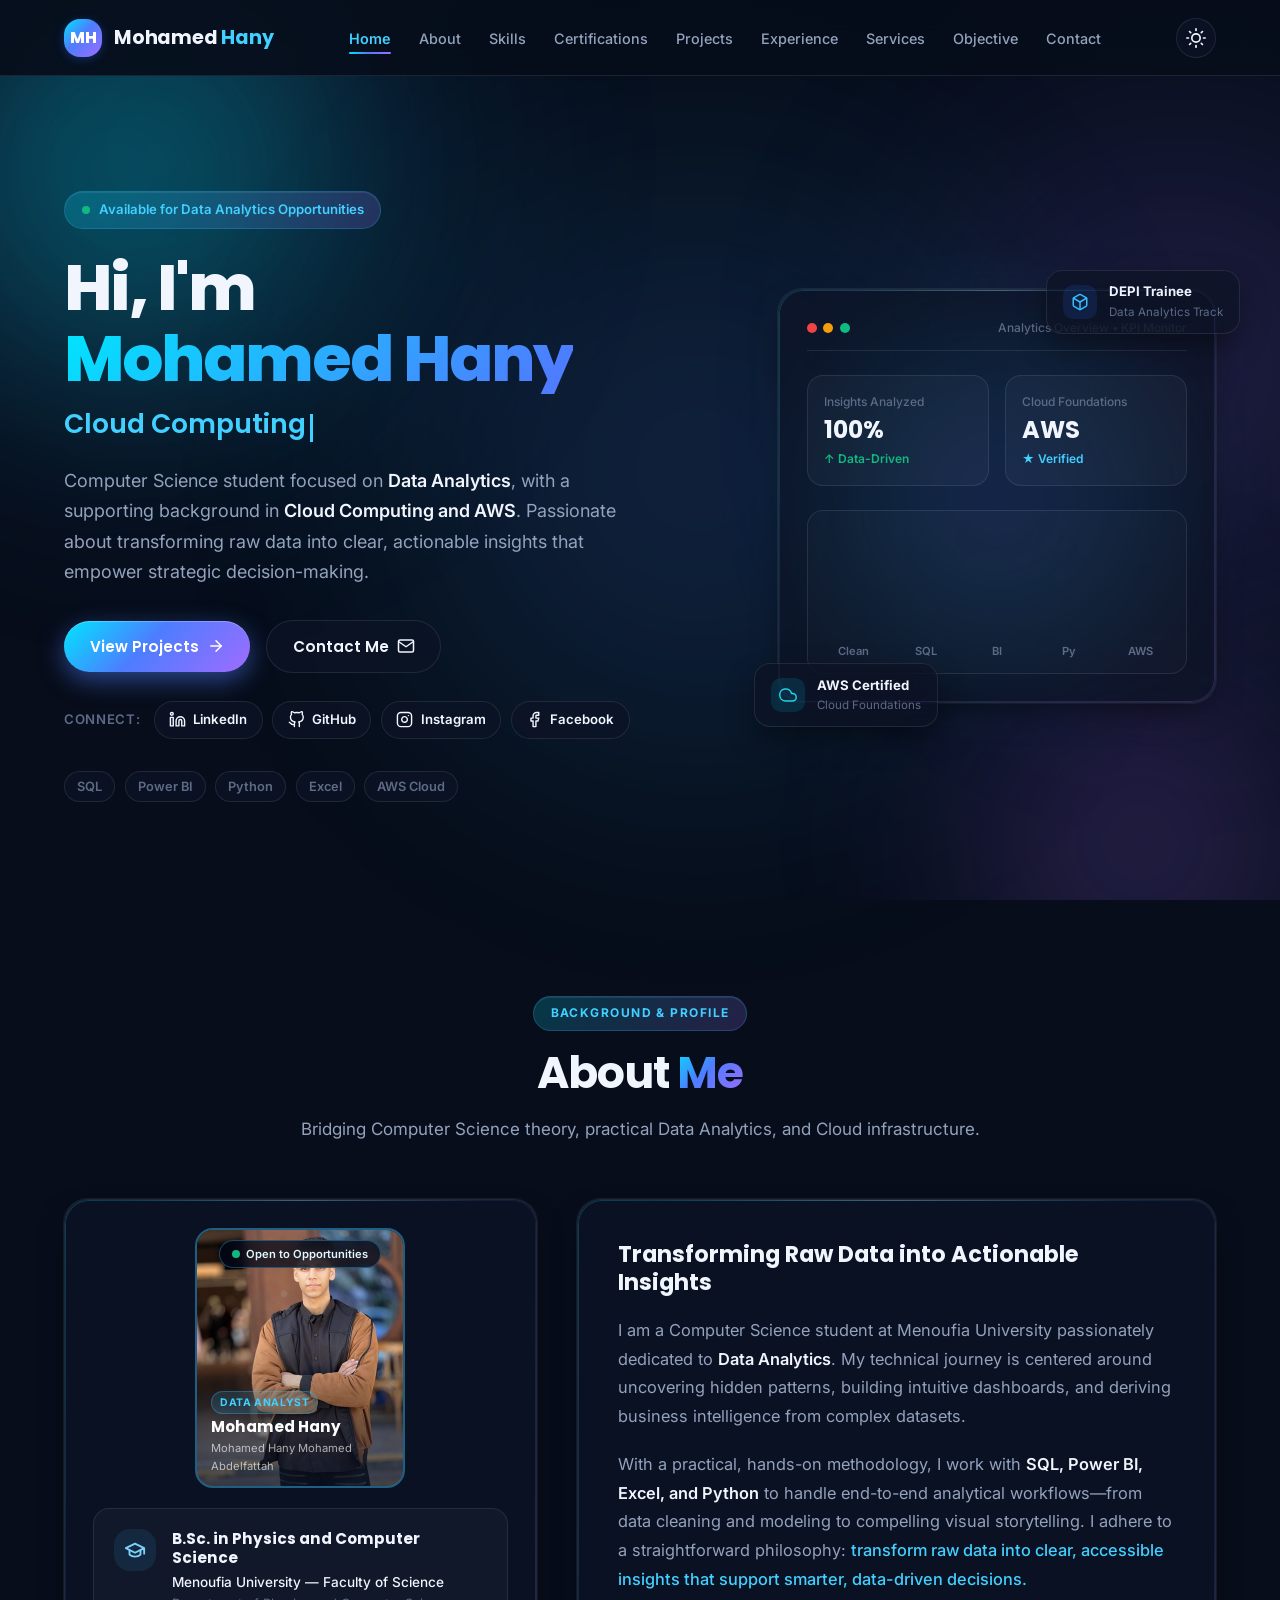
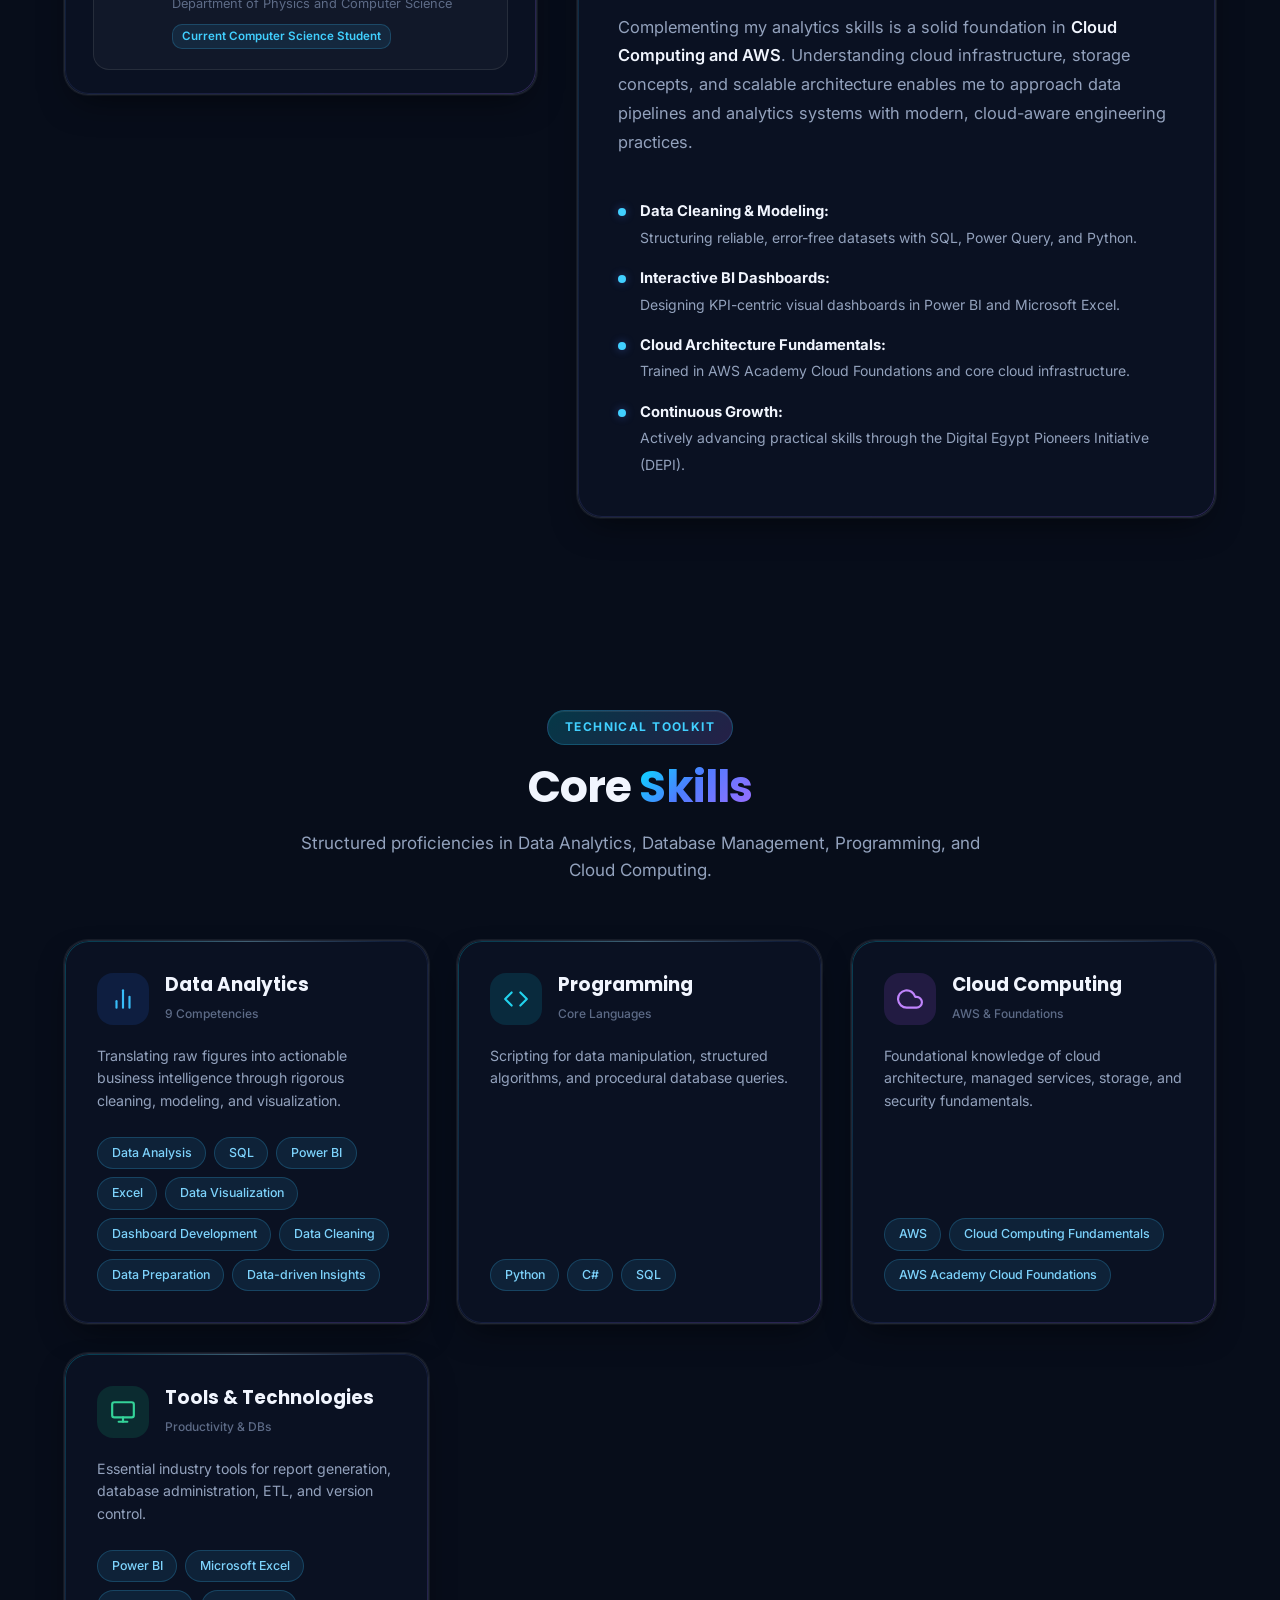
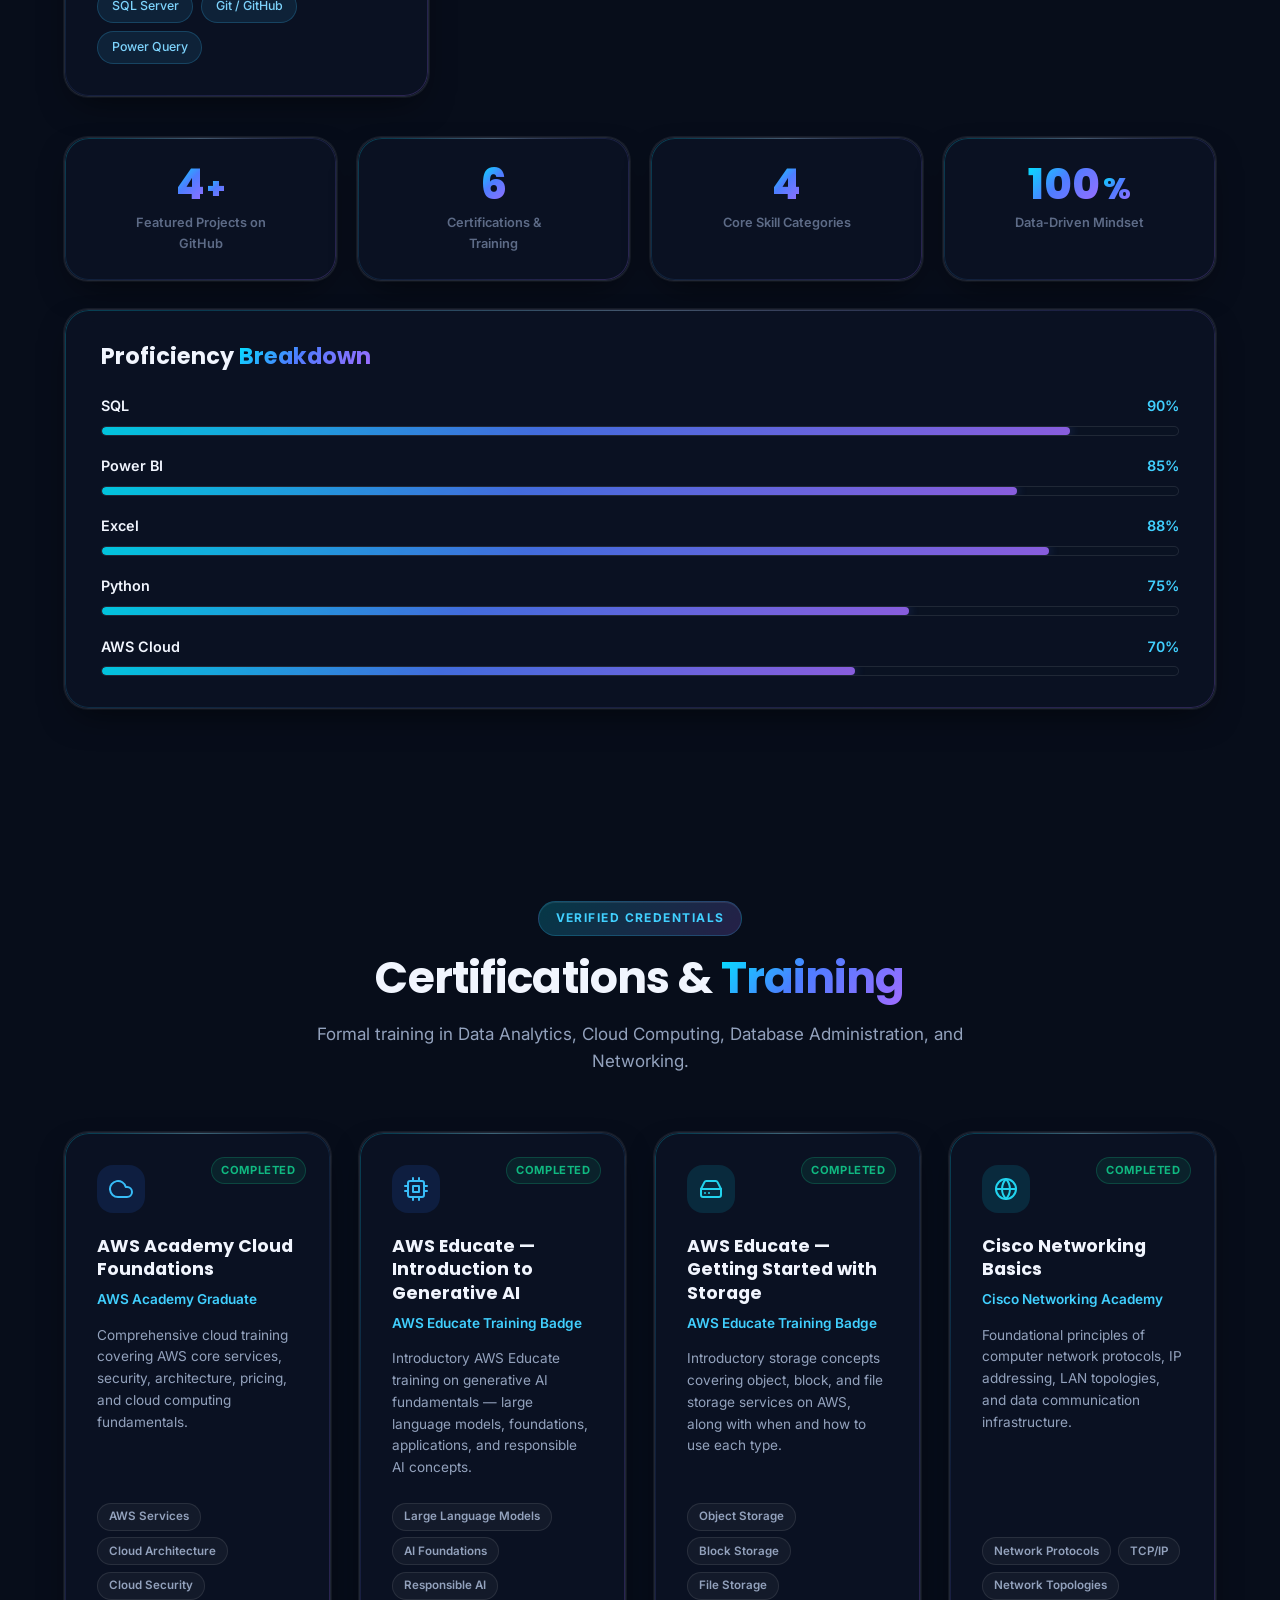
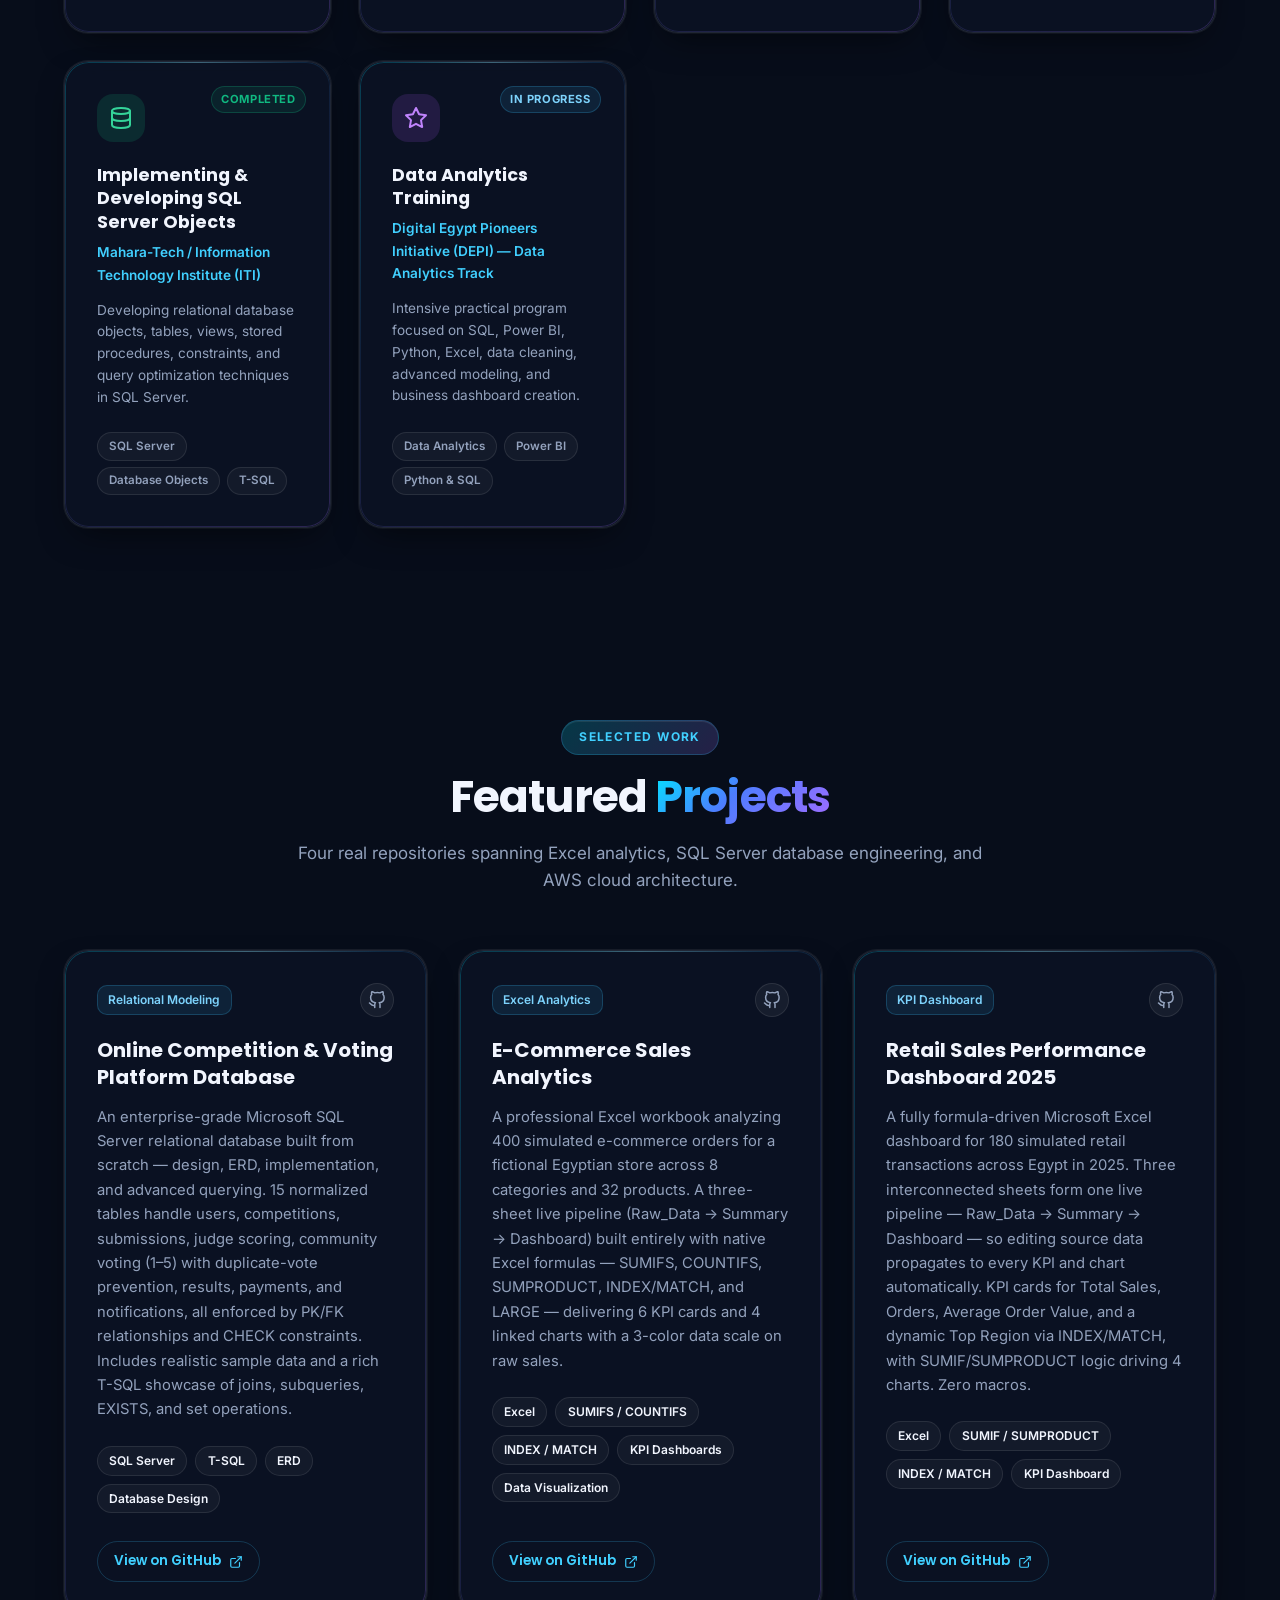
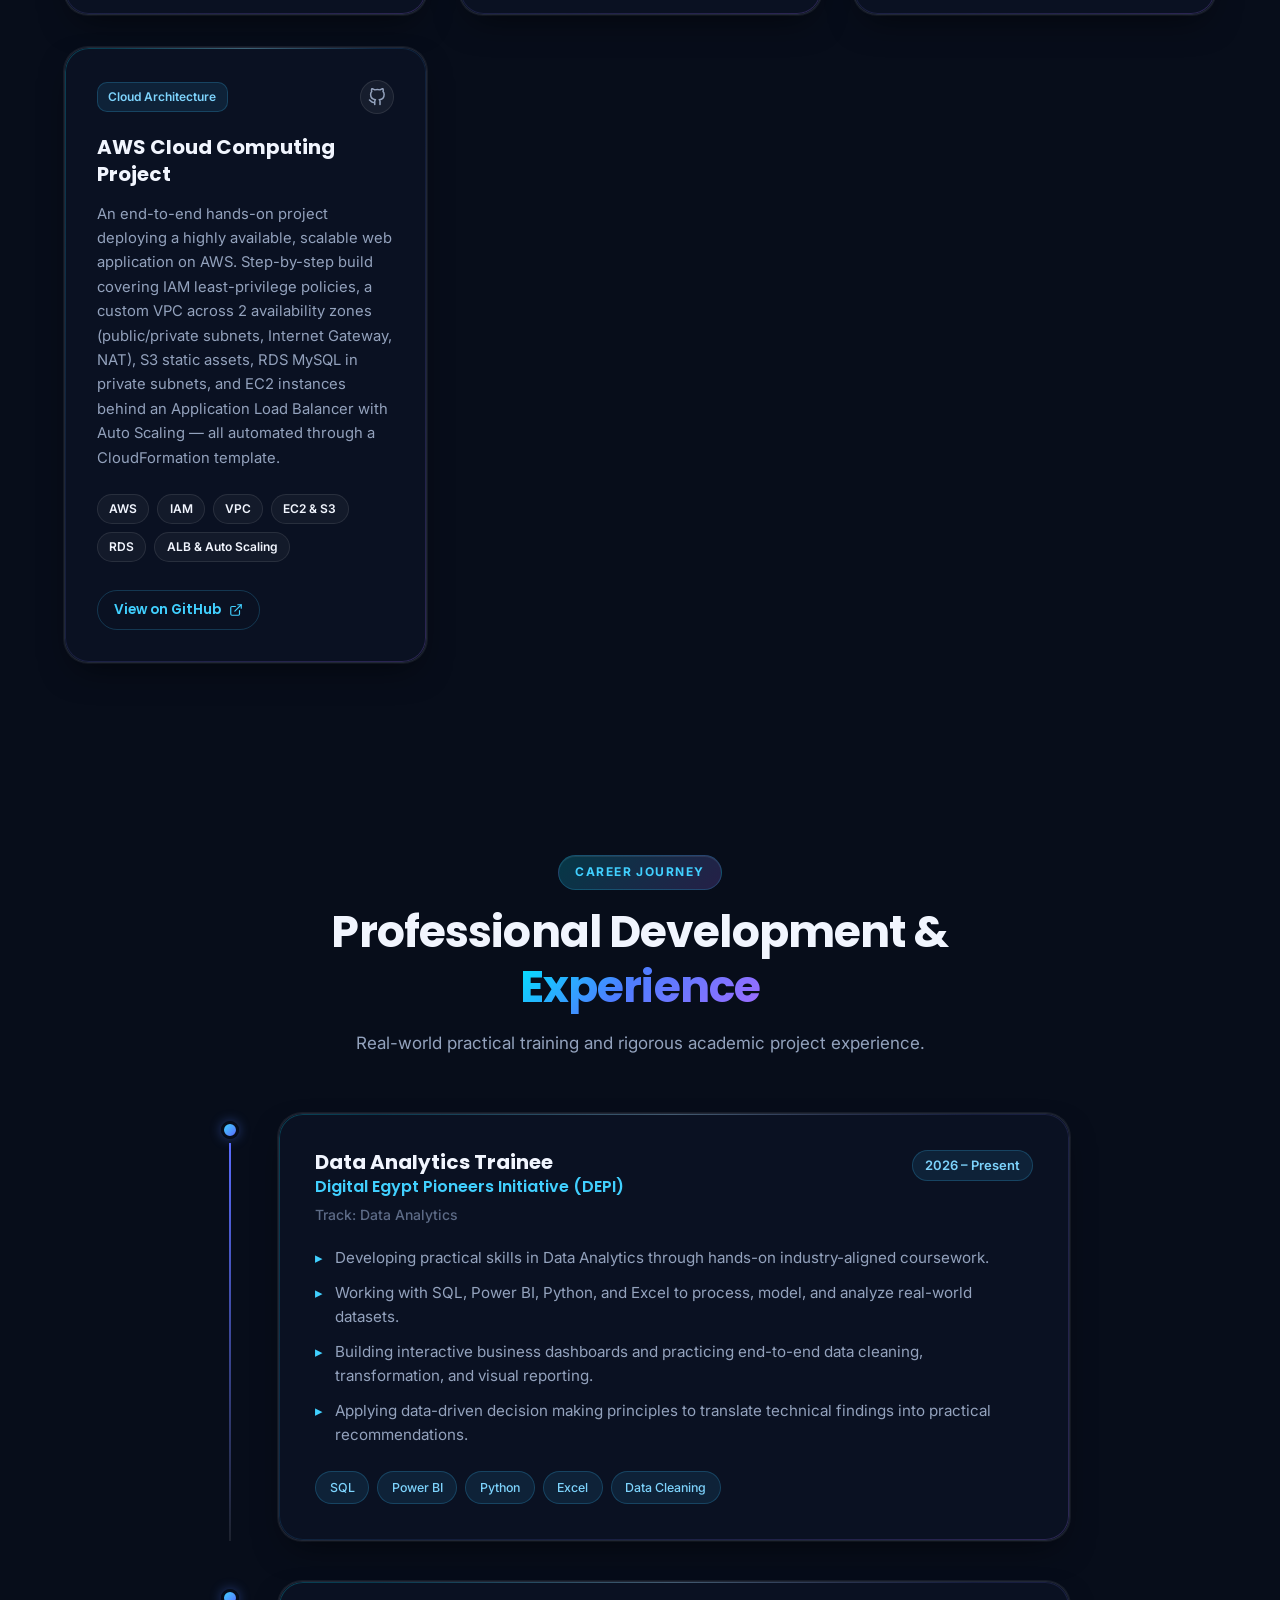
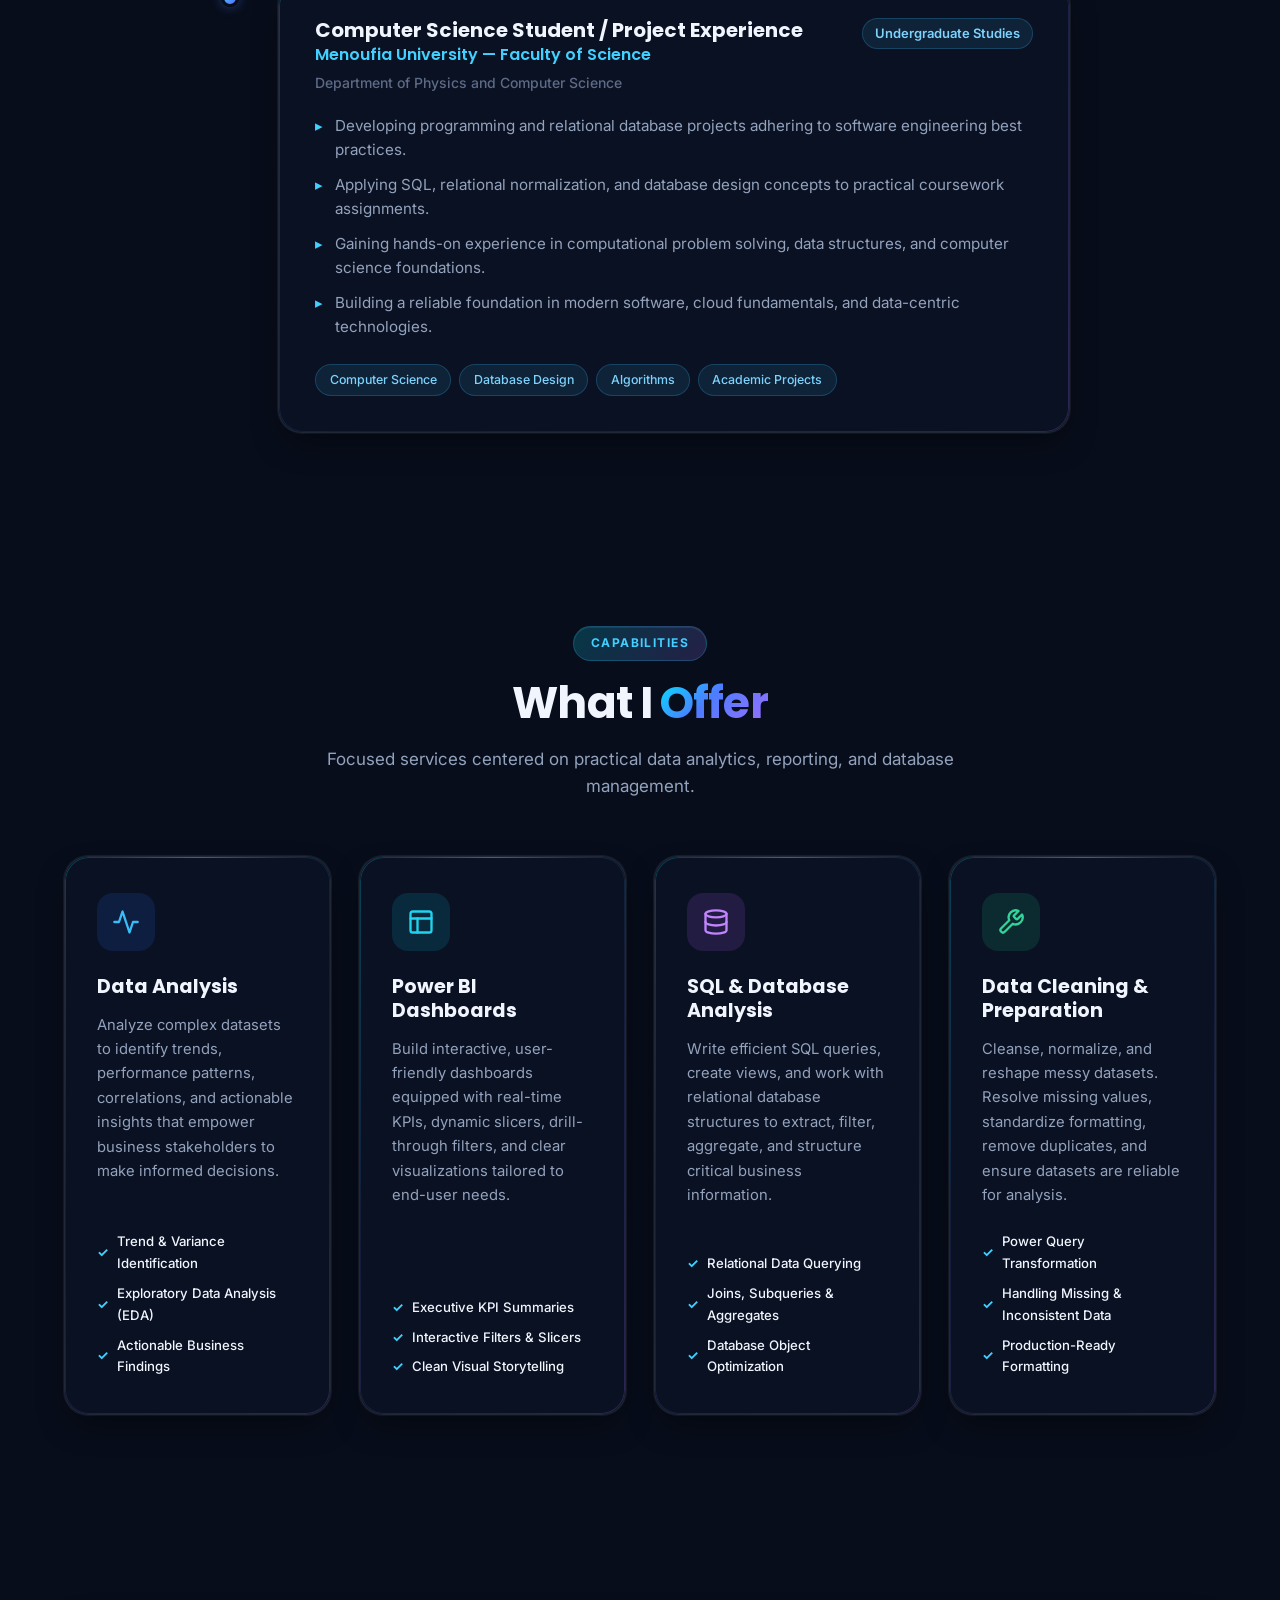
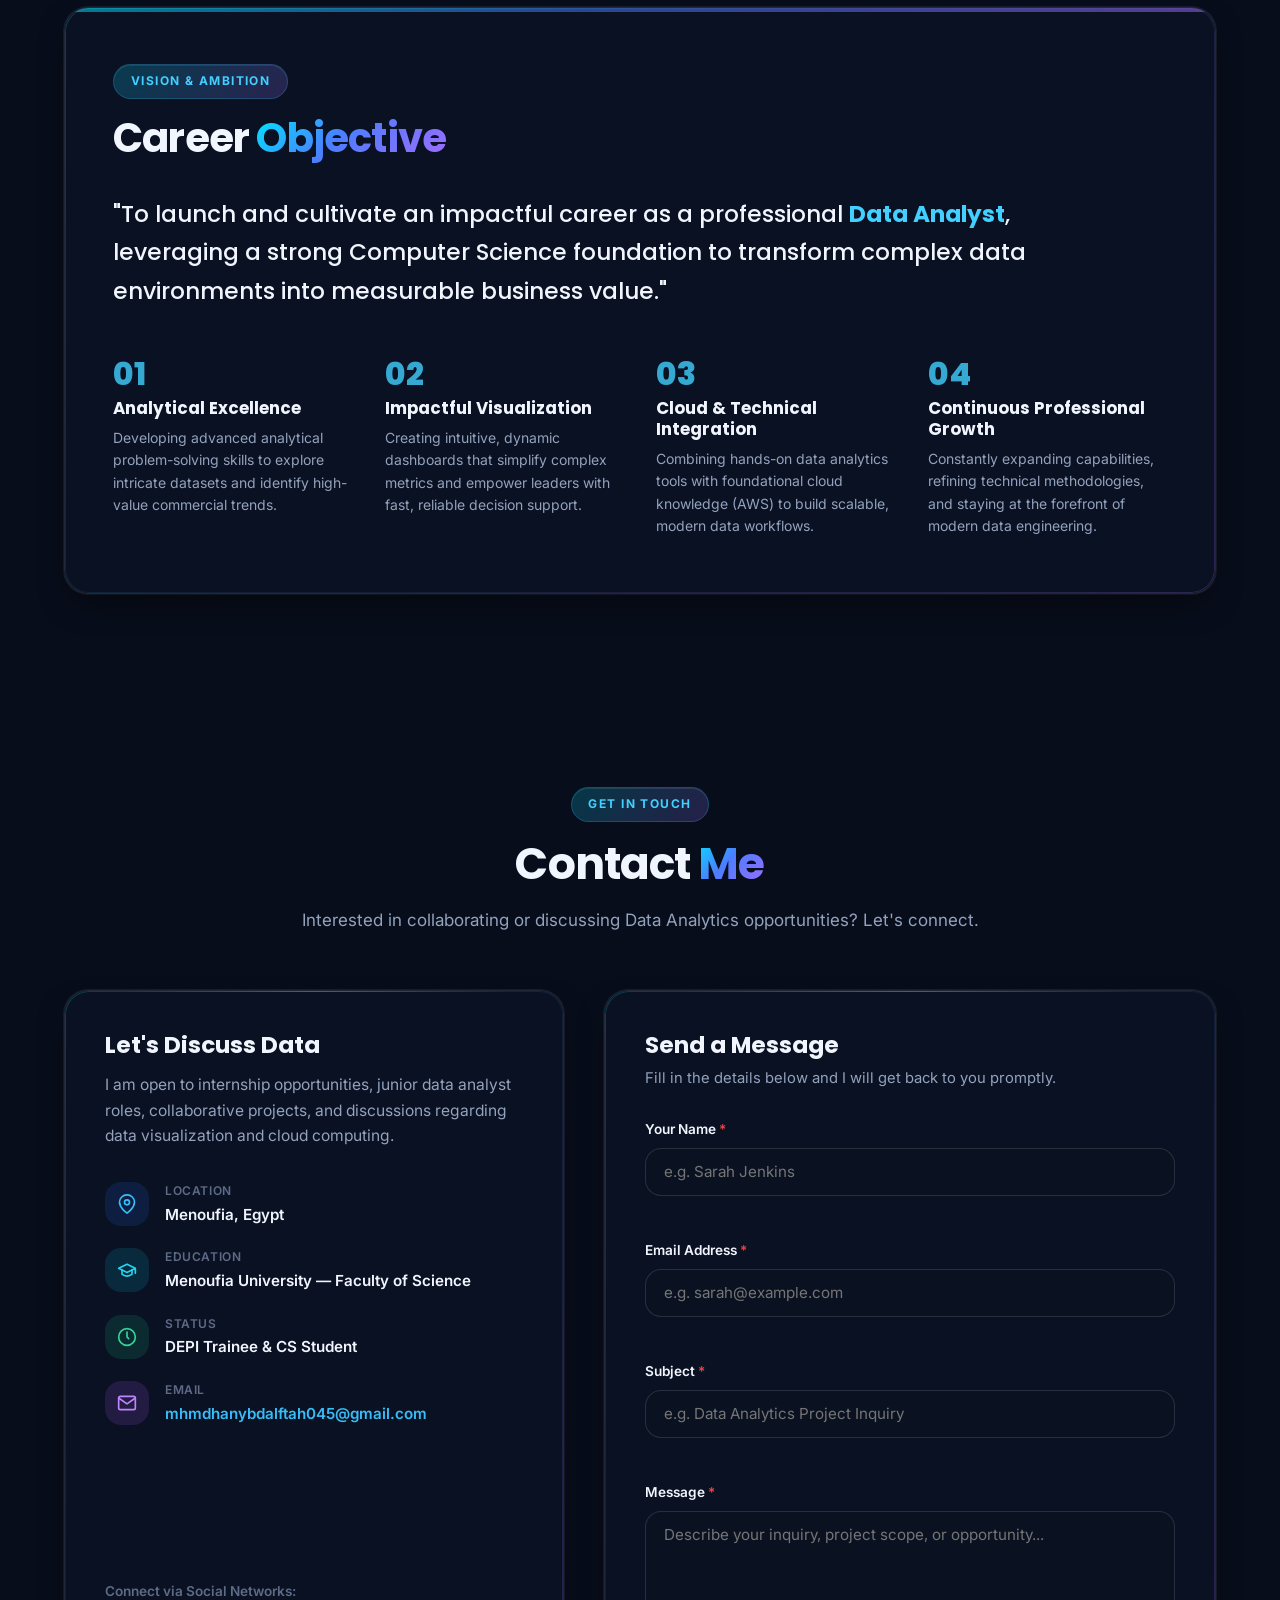
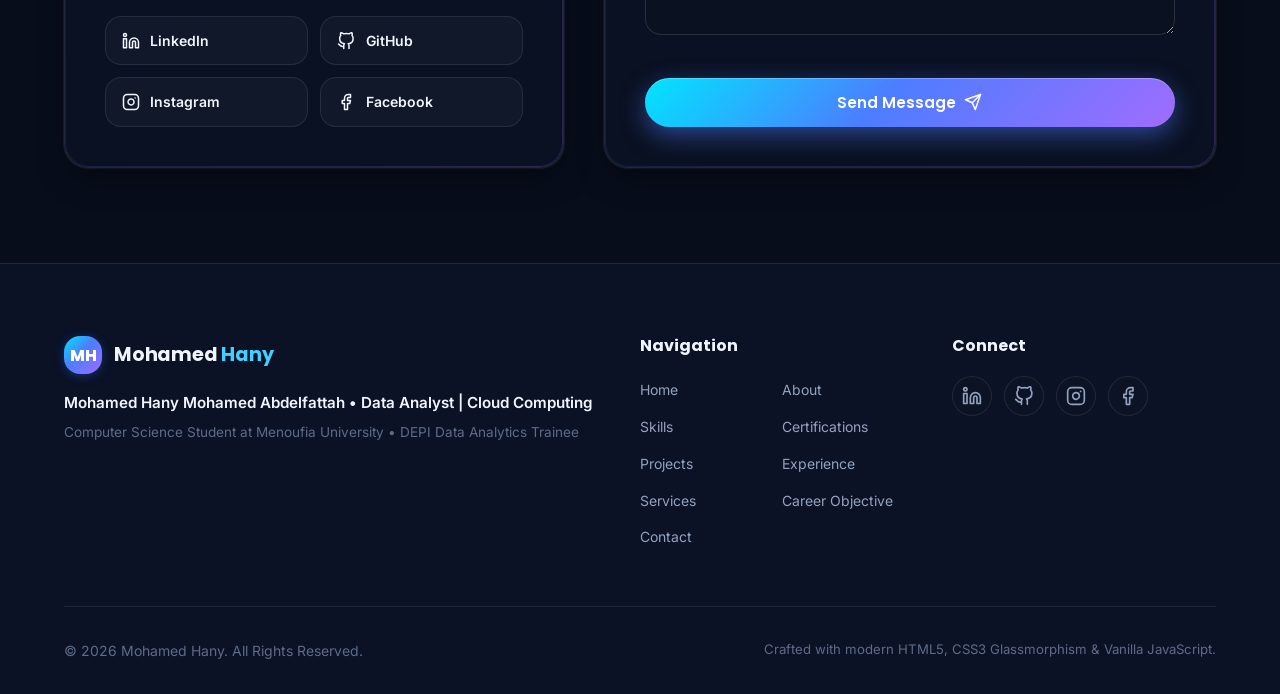
==== commit 20c36c4d: "Link certifications to Credly and Mahara Tech verification pages" ====
--- a/index.html
+++ b/index.html
@@ -553,7 +553,7 @@
                 <path d="M18 10h-1.26A8 8 0 1 0 9 20h9a5 5 0 0 0 0-10z"></path>
               </svg>
             </div>
-            <h3 class="cert-title">AWS Academy Cloud Foundations</h3>
+            <h3 class="cert-title"><a href="https://www.credly.com/badges/ca221c21-5acd-48e1-8d85-abfe03274d16/public_url" target="_blank" rel="noopener">AWS Academy Cloud Foundations</a></h3>
             <p class="cert-issuer">AWS Academy Graduate</p>
             <p class="cert-desc">Comprehensive cloud training covering AWS core services, security, architecture, pricing, and cloud computing fundamentals.</p>
             <div class="cert-skills">
@@ -580,7 +580,7 @@
                 <line x1="1" y1="14" x2="4" y2="14"></line>
               </svg>
             </div>
-            <h3 class="cert-title">AWS Educate — Introduction to Generative AI</h3>
+            <h3 class="cert-title"><a href="https://www.credly.com/badges/30a75f01-e494-46b5-ba56-58d1b75e90d6/public_url" target="_blank" rel="noopener">AWS Educate — Introduction to Generative AI</a></h3>
             <p class="cert-issuer">AWS Educate Training Badge</p>
             <p class="cert-desc">Introductory AWS Educate training on generative AI fundamentals — large language models, foundations, applications, and responsible AI concepts.</p>
             <div class="cert-skills">
@@ -601,7 +601,7 @@
                 <line x1="10" y1="16" x2="10.01" y2="16"></line>
               </svg>
             </div>
-            <h3 class="cert-title">AWS Educate — Getting Started with Storage</h3>
+            <h3 class="cert-title"><a href="https://www.credly.com/badges/5e132e6e-57af-4b50-af6f-afaa0a11fc3b/public_url" target="_blank" rel="noopener">AWS Educate — Getting Started with Storage</a></h3>
             <p class="cert-issuer">AWS Educate Training Badge</p>
             <p class="cert-desc">Introductory storage concepts covering object, block, and file storage services on AWS, along with when and how to use each type.</p>
             <div class="cert-skills">
@@ -621,7 +621,7 @@
                 <path d="M12 2a15.3 15.3 0 0 1 4 10 15.3 15.3 0 0 1-4 10 15.3 15.3 0 0 1-4-10 15.3 15.3 0 0 1 4-10z"></path>
               </svg>
             </div>
-            <h3 class="cert-title">Cisco Networking Basics</h3>
+            <h3 class="cert-title"><a href="https://www.credly.com/badges/7e3a2861-cdd2-4e46-93ca-914c028de33a/public_url" target="_blank" rel="noopener">Cisco Networking Basics</a></h3>
             <p class="cert-issuer">Cisco Networking Academy</p>
             <p class="cert-desc">Foundational principles of computer network protocols, IP addressing, LAN topologies, and data communication infrastructure.</p>
             <div class="cert-skills">
@@ -641,7 +641,7 @@
                 <path d="M3 5v14c0 1.66 4 3 9 3s9-1.34 9-3V5"></path>
               </svg>
             </div>
-            <h3 class="cert-title">Implementing & Developing SQL Server Objects</h3>
+            <h3 class="cert-title"><a href="https://maharatech.gov.eg/mod/customcert/verify_certificate.php?code=YpilucUai3" target="_blank" rel="noopener">Implementing & Developing SQL Server Objects</a></h3>
             <p class="cert-issuer">Mahara-Tech / Information Technology Institute (ITI)</p>
             <p class="cert-desc">Developing relational database objects, tables, views, stored procedures, constraints, and query optimization techniques in SQL Server.</p>
             <div class="cert-skills">
--- a/css/style.css
+++ b/css/style.css
@@ -1673,6 +1673,17 @@
   line-height: 1.35;
 }
 
+.cert-title a {
+  color: inherit;
+  text-decoration: none;
+  transition: color 0.2s ease;
+}
+
+.cert-title a:hover {
+  color: var(--accent-primary);
+  text-decoration: underline;
+}
+
 .cert-issuer {
   font-size: 0.85rem;
   font-weight: 600;
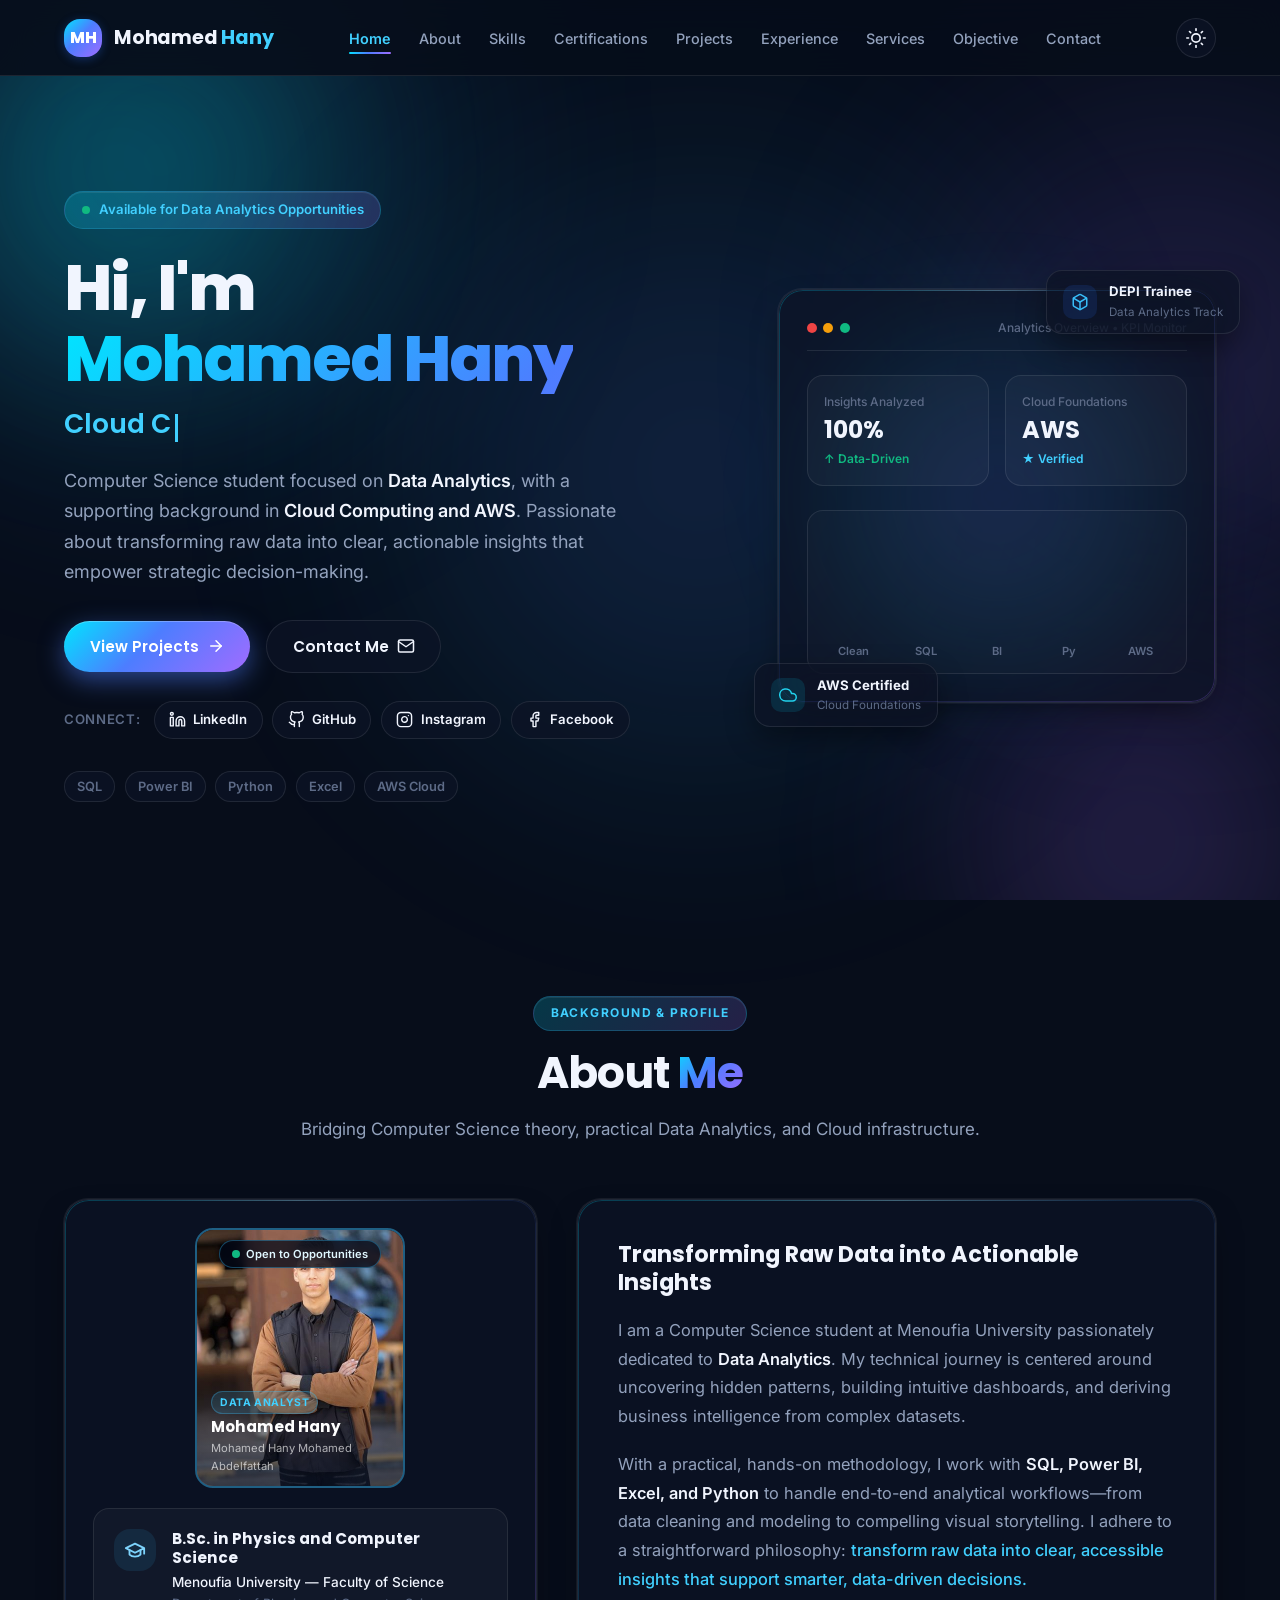
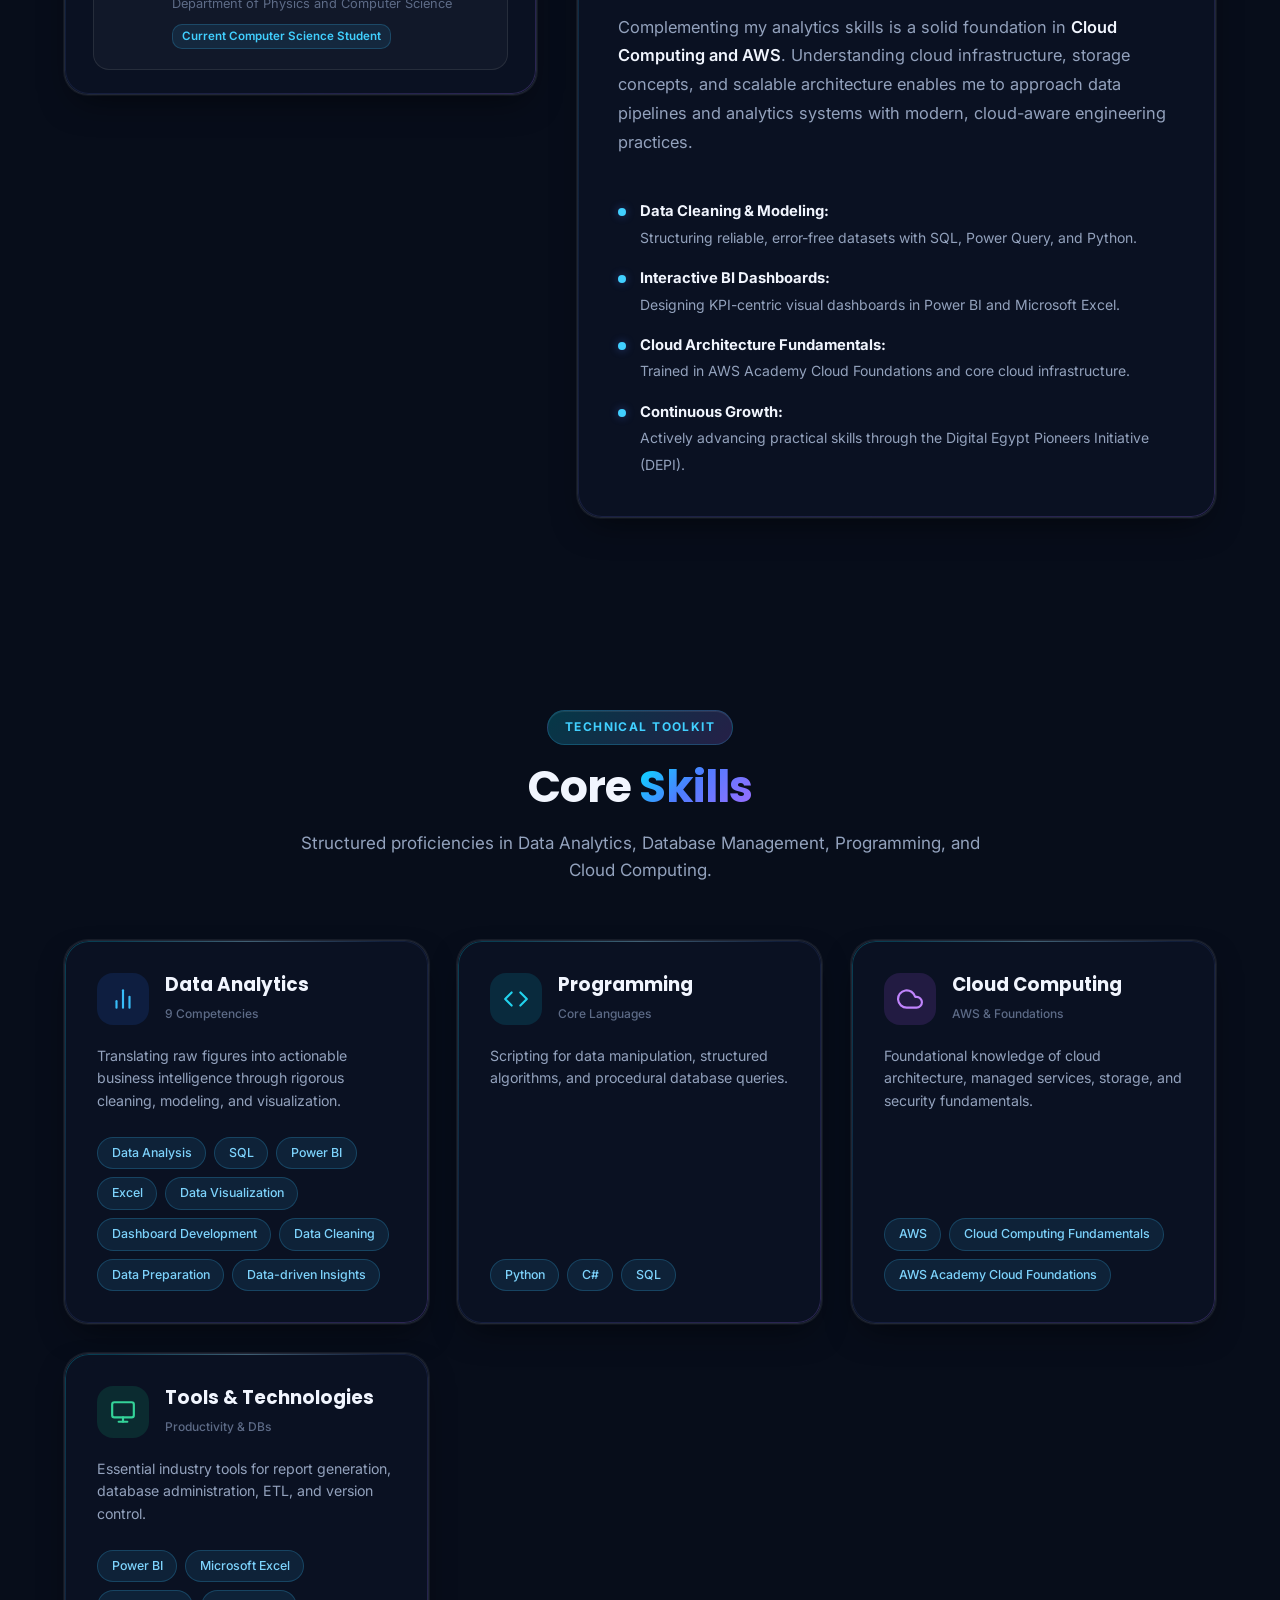
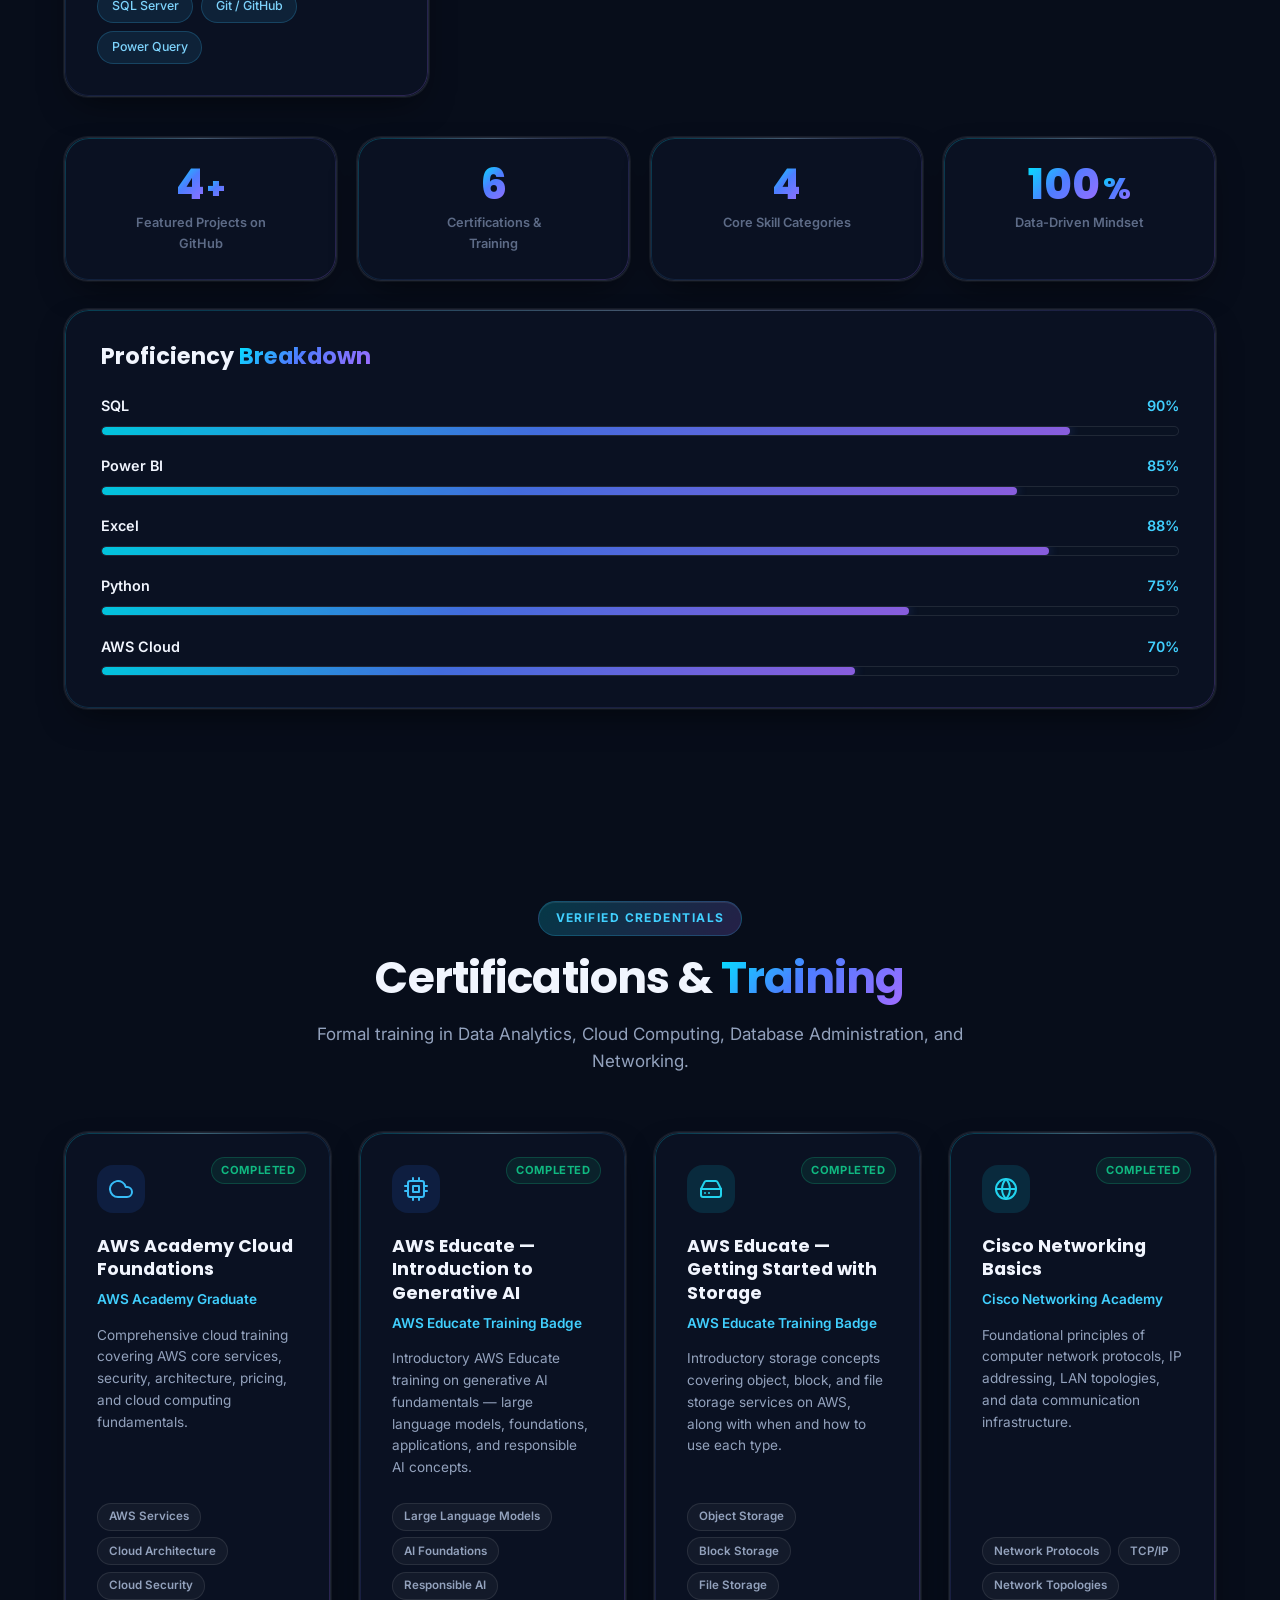
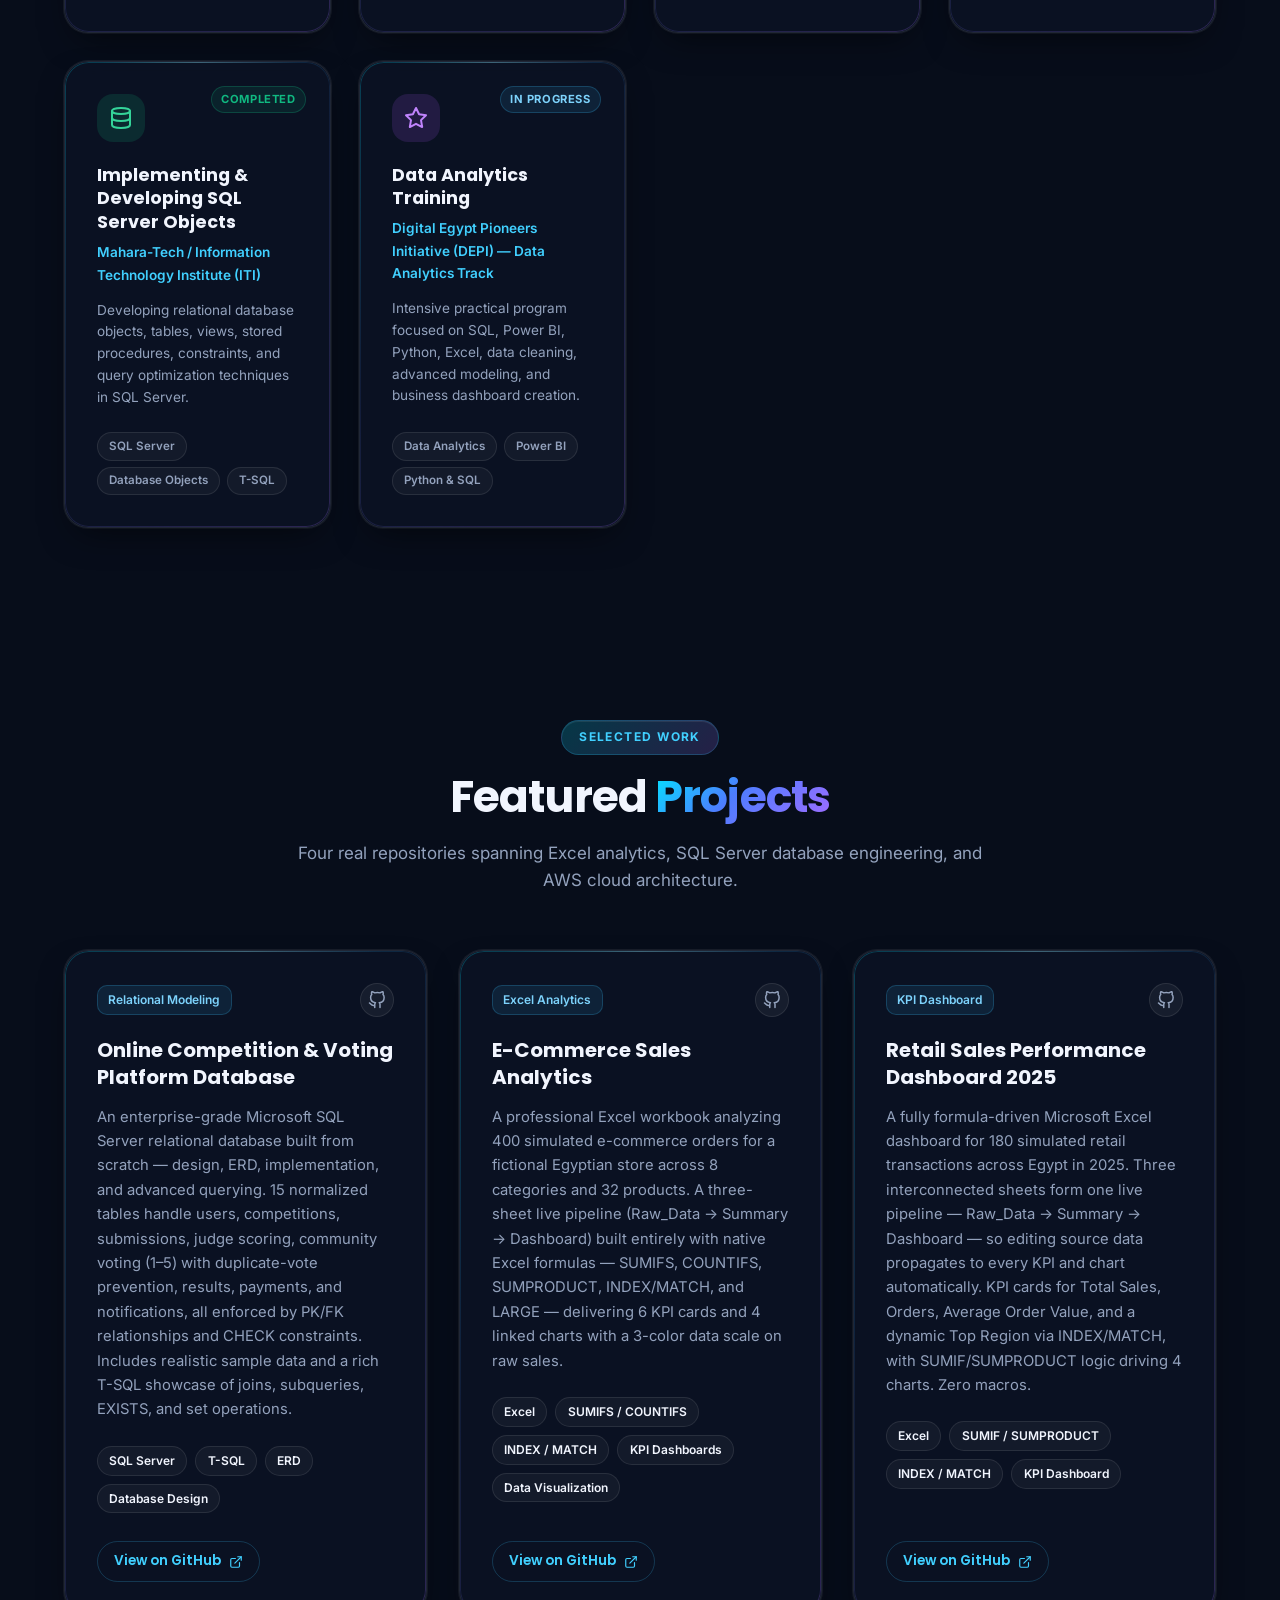
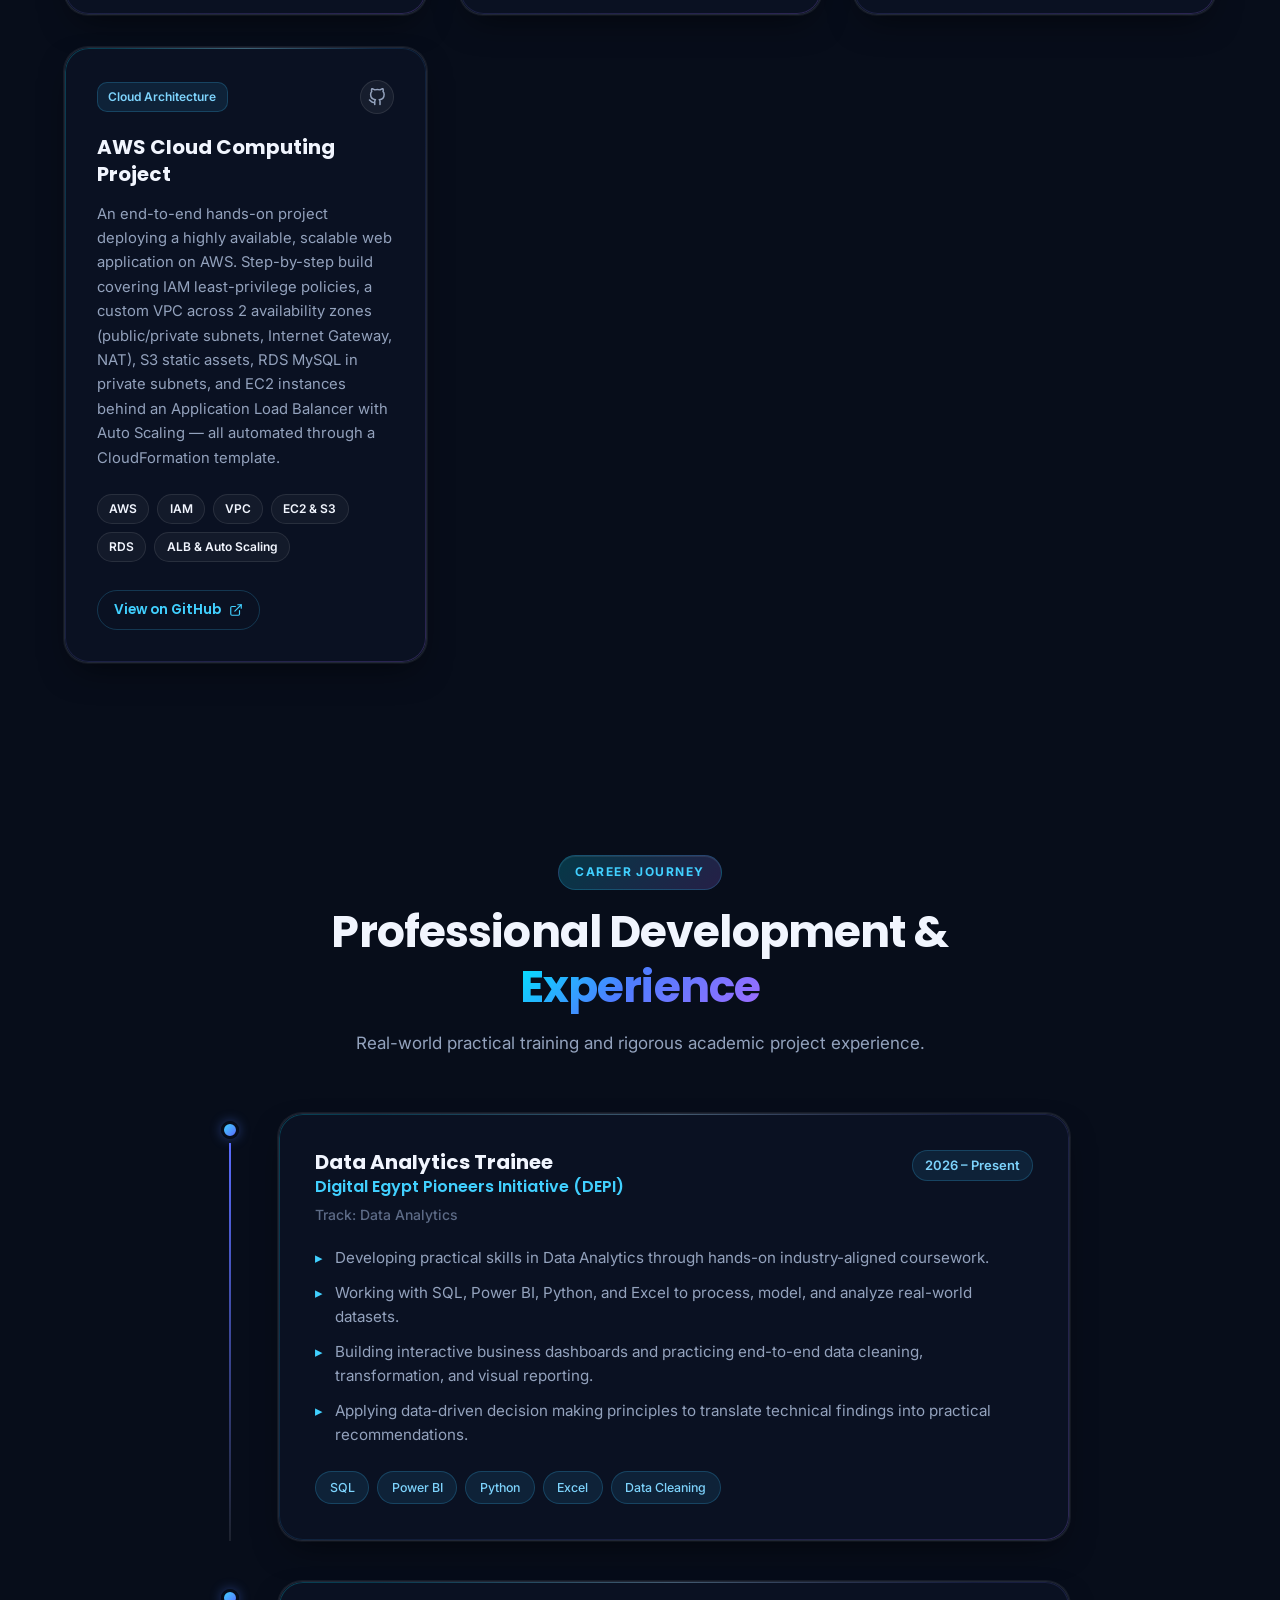
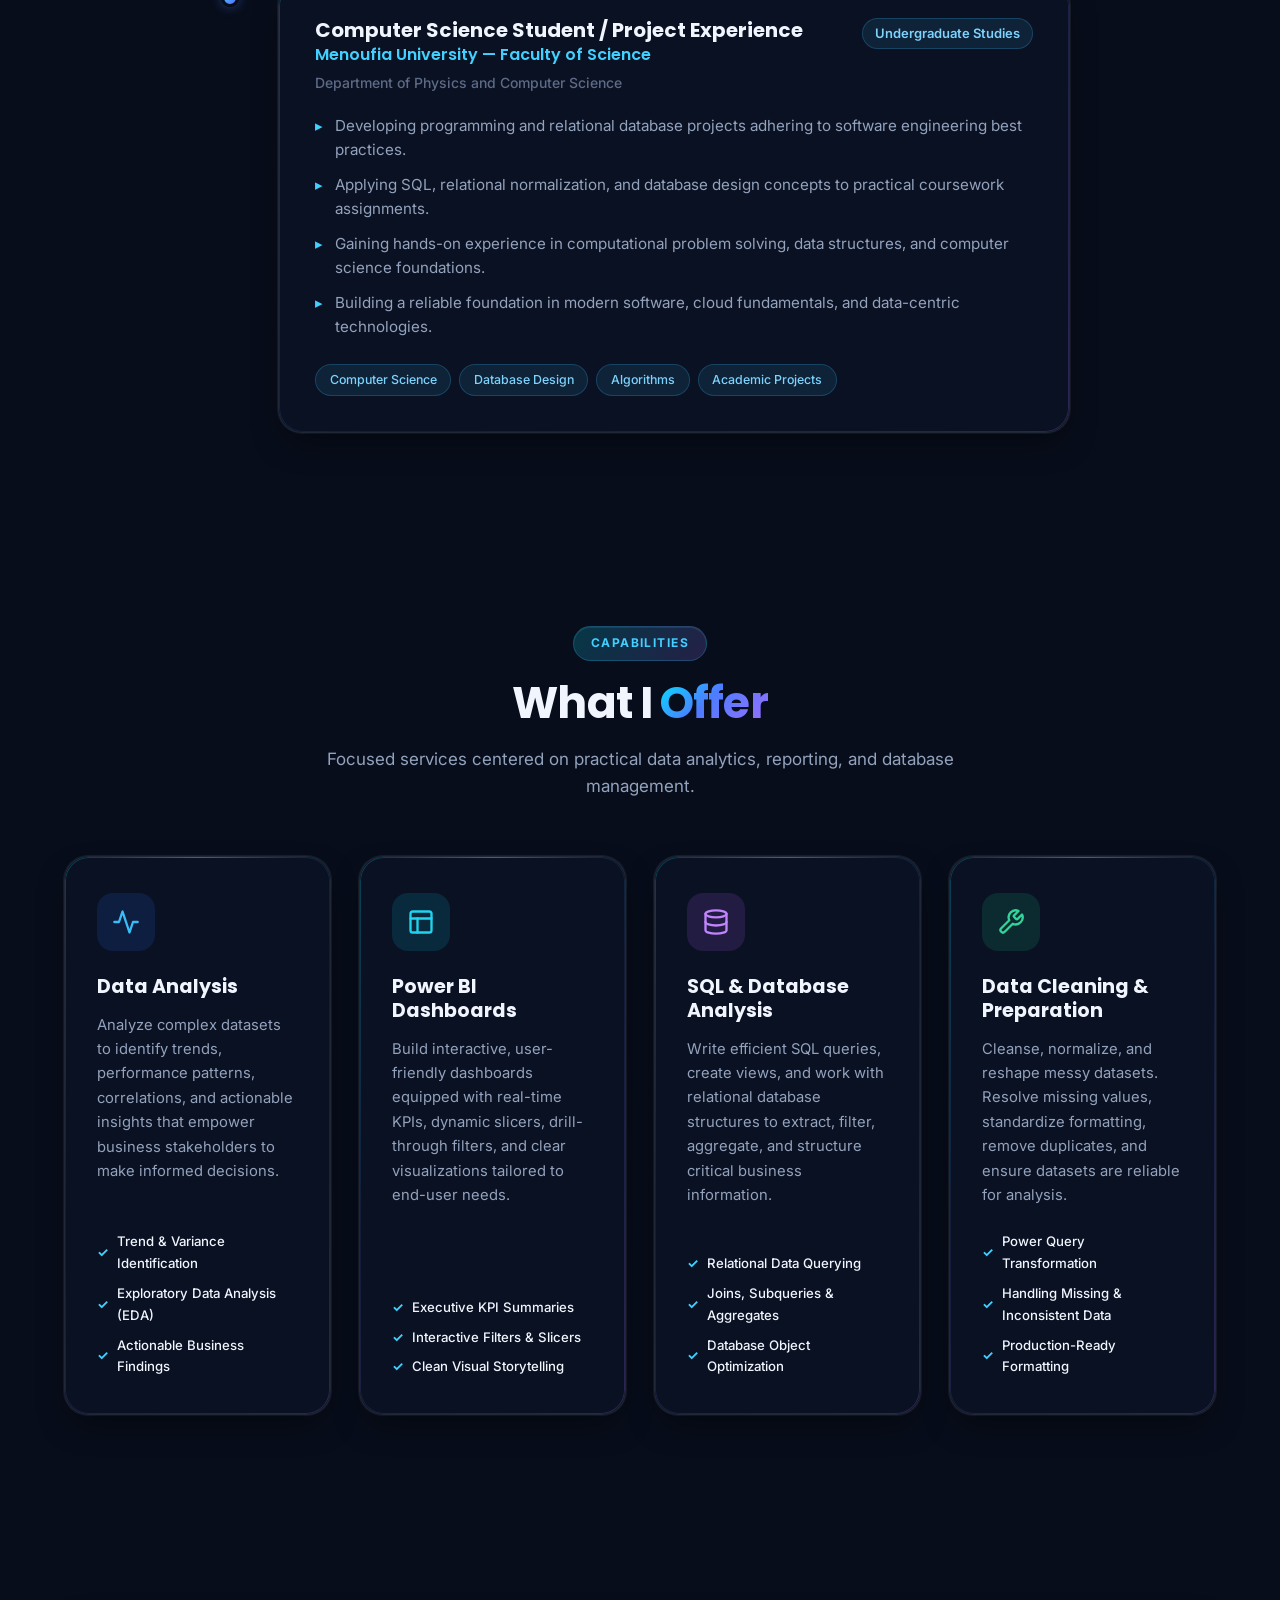
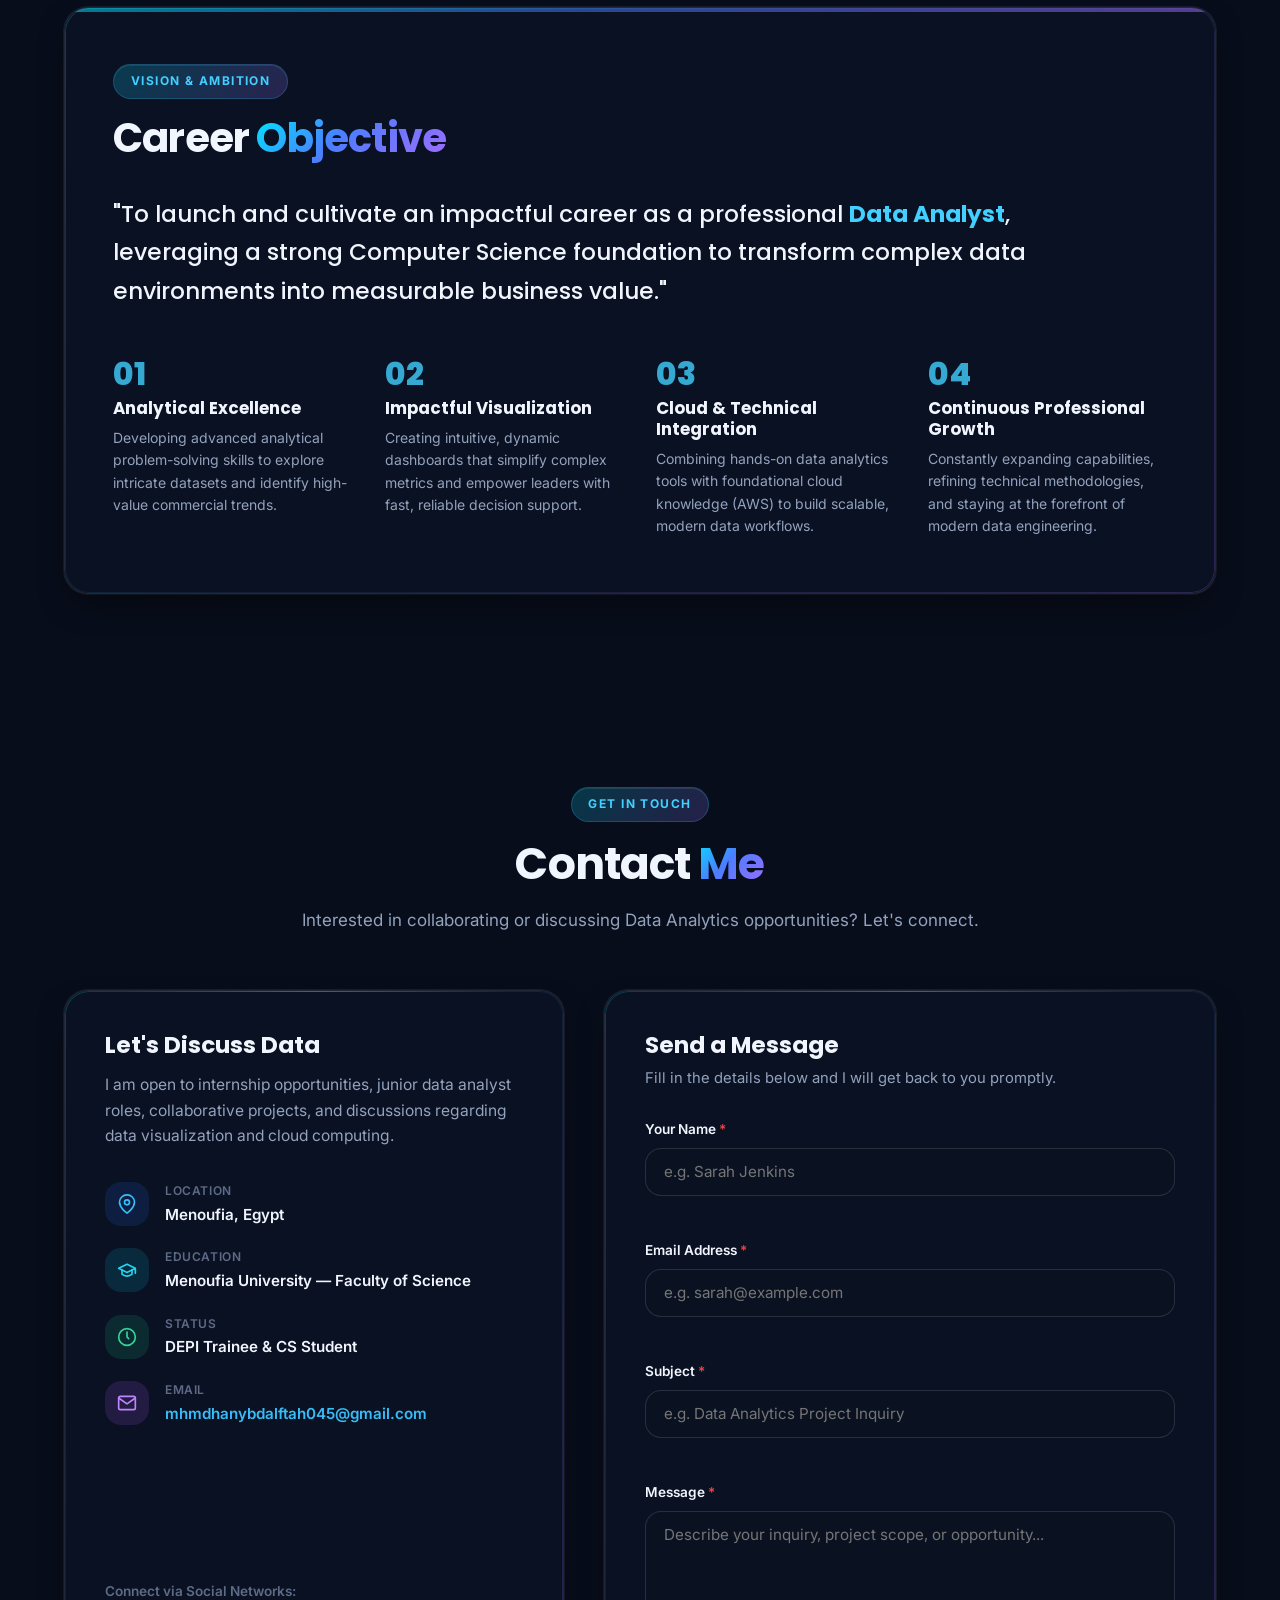
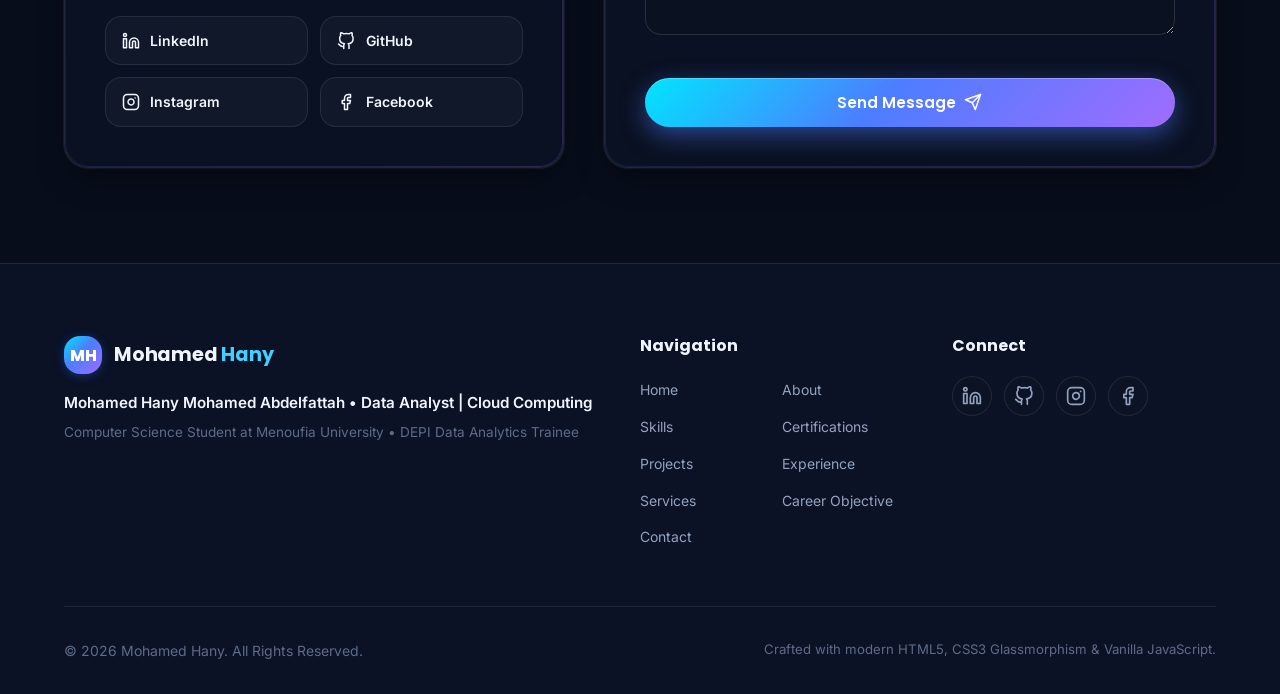
==== commit 9241a27d: "Use local certificate images for AWS and Cisco badges in modal" ====
--- a/index.html
+++ b/index.html
@@ -553,7 +553,7 @@
                 <path d="M18 10h-1.26A8 8 0 1 0 9 20h9a5 5 0 0 0 0-10z"></path>
               </svg>
             </div>
-            <h3 class="cert-title"><a href="https://www.credly.com/badges/ca221c21-5acd-48e1-8d85-abfe03274d16/public_url" target="_blank" rel="noopener">AWS Academy Cloud Foundations</a></h3>
+            <h3 class="cert-title"><a class="cert-verify-link" data-cert-img="img/cert-aws.png" href="https://www.credly.com/badges/ca221c21-5acd-48e1-8d85-abfe03274d16/public_url" target="_blank" rel="noopener">AWS Academy Cloud Foundations</a></h3>
             <p class="cert-issuer">AWS Academy Graduate</p>
             <p class="cert-desc">Comprehensive cloud training covering AWS core services, security, architecture, pricing, and cloud computing fundamentals.</p>
             <div class="cert-skills">
@@ -580,7 +580,7 @@
                 <line x1="1" y1="14" x2="4" y2="14"></line>
               </svg>
             </div>
-            <h3 class="cert-title"><a href="https://www.credly.com/badges/30a75f01-e494-46b5-ba56-58d1b75e90d6/public_url" target="_blank" rel="noopener">AWS Educate — Introduction to Generative AI</a></h3>
+            <h3 class="cert-title"><a class="cert-verify-link" data-cert-img="https://images.credly.com/images/e50c657a-edd9-4c93-b1cf-2b6634b54abf/linkedin_thumb_blob" href="https://www.credly.com/badges/30a75f01-e494-46b5-ba56-58d1b75e90d6/public_url" target="_blank" rel="noopener">AWS Educate — Introduction to Generative AI</a></h3>
             <p class="cert-issuer">AWS Educate Training Badge</p>
             <p class="cert-desc">Introductory AWS Educate training on generative AI fundamentals — large language models, foundations, applications, and responsible AI concepts.</p>
             <div class="cert-skills">
@@ -601,7 +601,7 @@
                 <line x1="10" y1="16" x2="10.01" y2="16"></line>
               </svg>
             </div>
-            <h3 class="cert-title"><a href="https://www.credly.com/badges/5e132e6e-57af-4b50-af6f-afaa0a11fc3b/public_url" target="_blank" rel="noopener">AWS Educate — Getting Started with Storage</a></h3>
+            <h3 class="cert-title"><a class="cert-verify-link" data-cert-img="https://images.credly.com/images/3b1b42e6-dfc2-492b-90df-8058096cb93d/linkedin_thumb_blob" href="https://www.credly.com/badges/5e132e6e-57af-4b50-af6f-afaa0a11fc3b/public_url" target="_blank" rel="noopener">AWS Educate — Getting Started with Storage</a></h3>
             <p class="cert-issuer">AWS Educate Training Badge</p>
             <p class="cert-desc">Introductory storage concepts covering object, block, and file storage services on AWS, along with when and how to use each type.</p>
             <div class="cert-skills">
@@ -621,7 +621,7 @@
                 <path d="M12 2a15.3 15.3 0 0 1 4 10 15.3 15.3 0 0 1-4 10 15.3 15.3 0 0 1-4-10 15.3 15.3 0 0 1 4-10z"></path>
               </svg>
             </div>
-            <h3 class="cert-title"><a href="https://www.credly.com/badges/7e3a2861-cdd2-4e46-93ca-914c028de33a/public_url" target="_blank" rel="noopener">Cisco Networking Basics</a></h3>
+            <h3 class="cert-title"><a class="cert-verify-link" data-cert-img="img/cert-cisco.png" href="https://www.credly.com/badges/7e3a2861-cdd2-4e46-93ca-914c028de33a/public_url" target="_blank" rel="noopener">Cisco Networking Basics</a></h3>
             <p class="cert-issuer">Cisco Networking Academy</p>
             <p class="cert-desc">Foundational principles of computer network protocols, IP addressing, LAN topologies, and data communication infrastructure.</p>
             <div class="cert-skills">
@@ -641,7 +641,7 @@
                 <path d="M3 5v14c0 1.66 4 3 9 3s9-1.34 9-3V5"></path>
               </svg>
             </div>
-            <h3 class="cert-title"><a href="https://maharatech.gov.eg/mod/customcert/verify_certificate.php?code=YpilucUai3" target="_blank" rel="noopener">Implementing & Developing SQL Server Objects</a></h3>
+            <h3 class="cert-title"><a class="cert-verify-link" href="https://maharatech.gov.eg/mod/customcert/verify_certificate.php?code=YpilucUai3" target="_blank" rel="noopener">Implementing & Developing SQL Server Objects</a></h3>
             <p class="cert-issuer">Mahara-Tech / Information Technology Institute (ITI)</p>
             <p class="cert-desc">Developing relational database objects, tables, views, stored procedures, constraints, and query optimization techniques in SQL Server.</p>
             <div class="cert-skills">
@@ -1286,6 +1286,20 @@
     </svg>
   </button>
 
+  <!-- Certificate Preview Modal -->
+  <div class="cert-modal" id="certModal" aria-hidden="true" role="dialog" aria-modal="true" aria-labelledby="certModalTitle">
+    <div class="cert-modal-overlay" data-cert-modal-close></div>
+    <div class="cert-modal-content" role="document">
+      <button class="cert-modal-close" type="button" aria-label="Close certificate preview" data-cert-modal-close>&times;</button>
+      <div class="cert-modal-body">
+        <div class="cert-modal-figure" id="certModalFigure"></div>
+        <h3 class="cert-modal-title" id="certModalTitle"></h3>
+        <p class="cert-modal-issuer" id="certModalIssuer"></p>
+        <a class="cert-modal-verify" id="certModalVerify" href="#" target="_blank" rel="noopener">Verify Credential</a>
+      </div>
+    </div>
+  </div>
+
   <!-- Core JavaScript -->
   <script src="js/script.js" defer></script>
 </body>
--- a/css/style.css
+++ b/css/style.css
@@ -1684,6 +1684,136 @@
   text-decoration: underline;
 }
 
+/* Certificate preview modal */
+.cert-modal {
+  position: fixed;
+  inset: 0;
+  z-index: 1000;
+  display: flex;
+  align-items: center;
+  justify-content: center;
+  padding: 1.5rem;
+  visibility: hidden;
+  opacity: 0;
+  transition: opacity 0.25s ease, visibility 0.25s ease;
+}
+
+.cert-modal.open {
+  visibility: visible;
+  opacity: 1;
+}
+
+.cert-modal-overlay {
+  position: absolute;
+  inset: 0;
+  background: rgba(3, 7, 18, 0.74);
+  backdrop-filter: blur(6px);
+}
+
+.cert-modal-content {
+  position: relative;
+  z-index: 1;
+  width: min(100%, 520px);
+  background: var(--bg-card);
+  border: 1px solid var(--border-glass);
+  border-radius: var(--radius-lg);
+  padding: 2rem;
+  box-shadow: 0 24px 60px rgba(0, 0, 0, 0.5);
+  transform: translateY(14px) scale(0.98);
+  transition: transform 0.25s ease;
+}
+
+.cert-modal.open .cert-modal-content {
+  transform: translateY(0) scale(1);
+}
+
+.cert-modal-close {
+  position: absolute;
+  top: 0.9rem;
+  right: 1.1rem;
+  width: 2.2rem;
+  height: 2.2rem;
+  display: flex;
+  align-items: center;
+  justify-content: center;
+  font-size: 1.4rem;
+  line-height: 1;
+  color: var(--text-secondary);
+  background: transparent;
+  border: none;
+  border-radius: var(--radius-full);
+  cursor: pointer;
+  transition: color 0.2s ease, background 0.2s ease;
+}
+
+.cert-modal-close:hover {
+  color: var(--text-primary);
+  background: rgba(255, 255, 255, 0.06);
+}
+
+[data-theme="light"] .cert-modal-close:hover {
+  background: rgba(15, 23, 42, 0.06);
+}
+
+.cert-modal-body {
+  text-align: center;
+}
+
+.cert-modal-figure {
+  width: 220px;
+  height: 220px;
+  margin: 0 auto 1.5rem;
+  display: flex;
+  align-items: center;
+  justify-content: center;
+  background: radial-gradient(circle at 50% 30%, rgba(65, 208, 255, 0.12), transparent 70%);
+  border: 1px dashed var(--border-glass);
+  border-radius: 1rem;
+}
+
+.cert-modal-figure img {
+  max-width: 100%;
+  max-height: 100%;
+  object-fit: contain;
+  border-radius: 0.5rem;
+}
+
+.cert-modal-fallback {
+  color: var(--accent-primary);
+}
+
+.cert-modal-title {
+  font-size: 1.25rem;
+  font-weight: 700;
+  margin-bottom: 0.35rem;
+}
+
+.cert-modal-issuer {
+  font-size: 0.9rem;
+  font-weight: 600;
+  color: var(--accent-primary);
+  margin-bottom: 1.5rem;
+}
+
+.cert-modal-verify {
+  display: inline-flex;
+  align-items: center;
+  gap: 0.5rem;
+  padding: 0.65rem 1.6rem;
+  font-weight: 700;
+  font-size: 0.9rem;
+  color: #fff;
+  text-decoration: none;
+  border-radius: var(--radius-full);
+  background: linear-gradient(135deg, var(--accent-primary) 0%, var(--accent-secondary) 100%);
+  transition: opacity 0.2s ease, transform 0.2s ease;
+}
+
+.cert-modal-verify:hover {
+  opacity: 0.9;
+  transform: translateY(-1px);
+}
+
 .cert-issuer {
   font-size: 0.85rem;
   font-weight: 600;
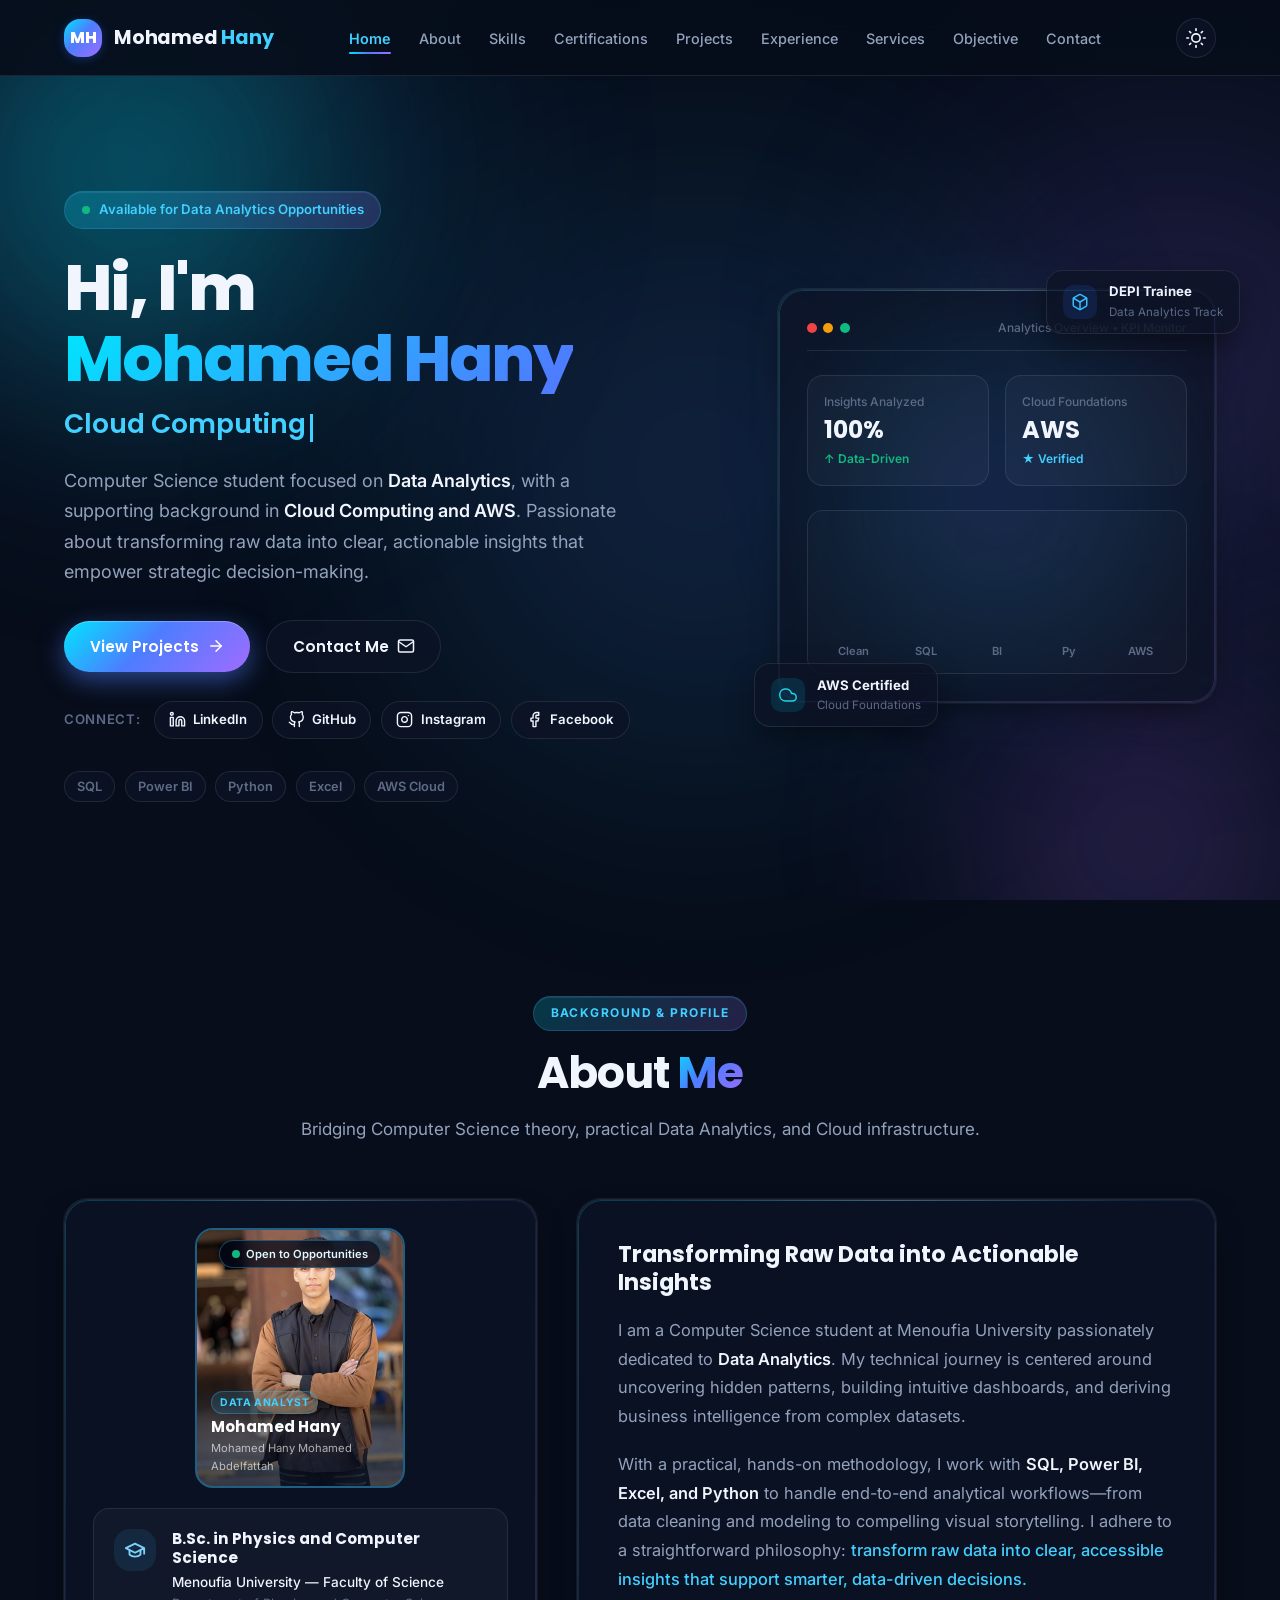
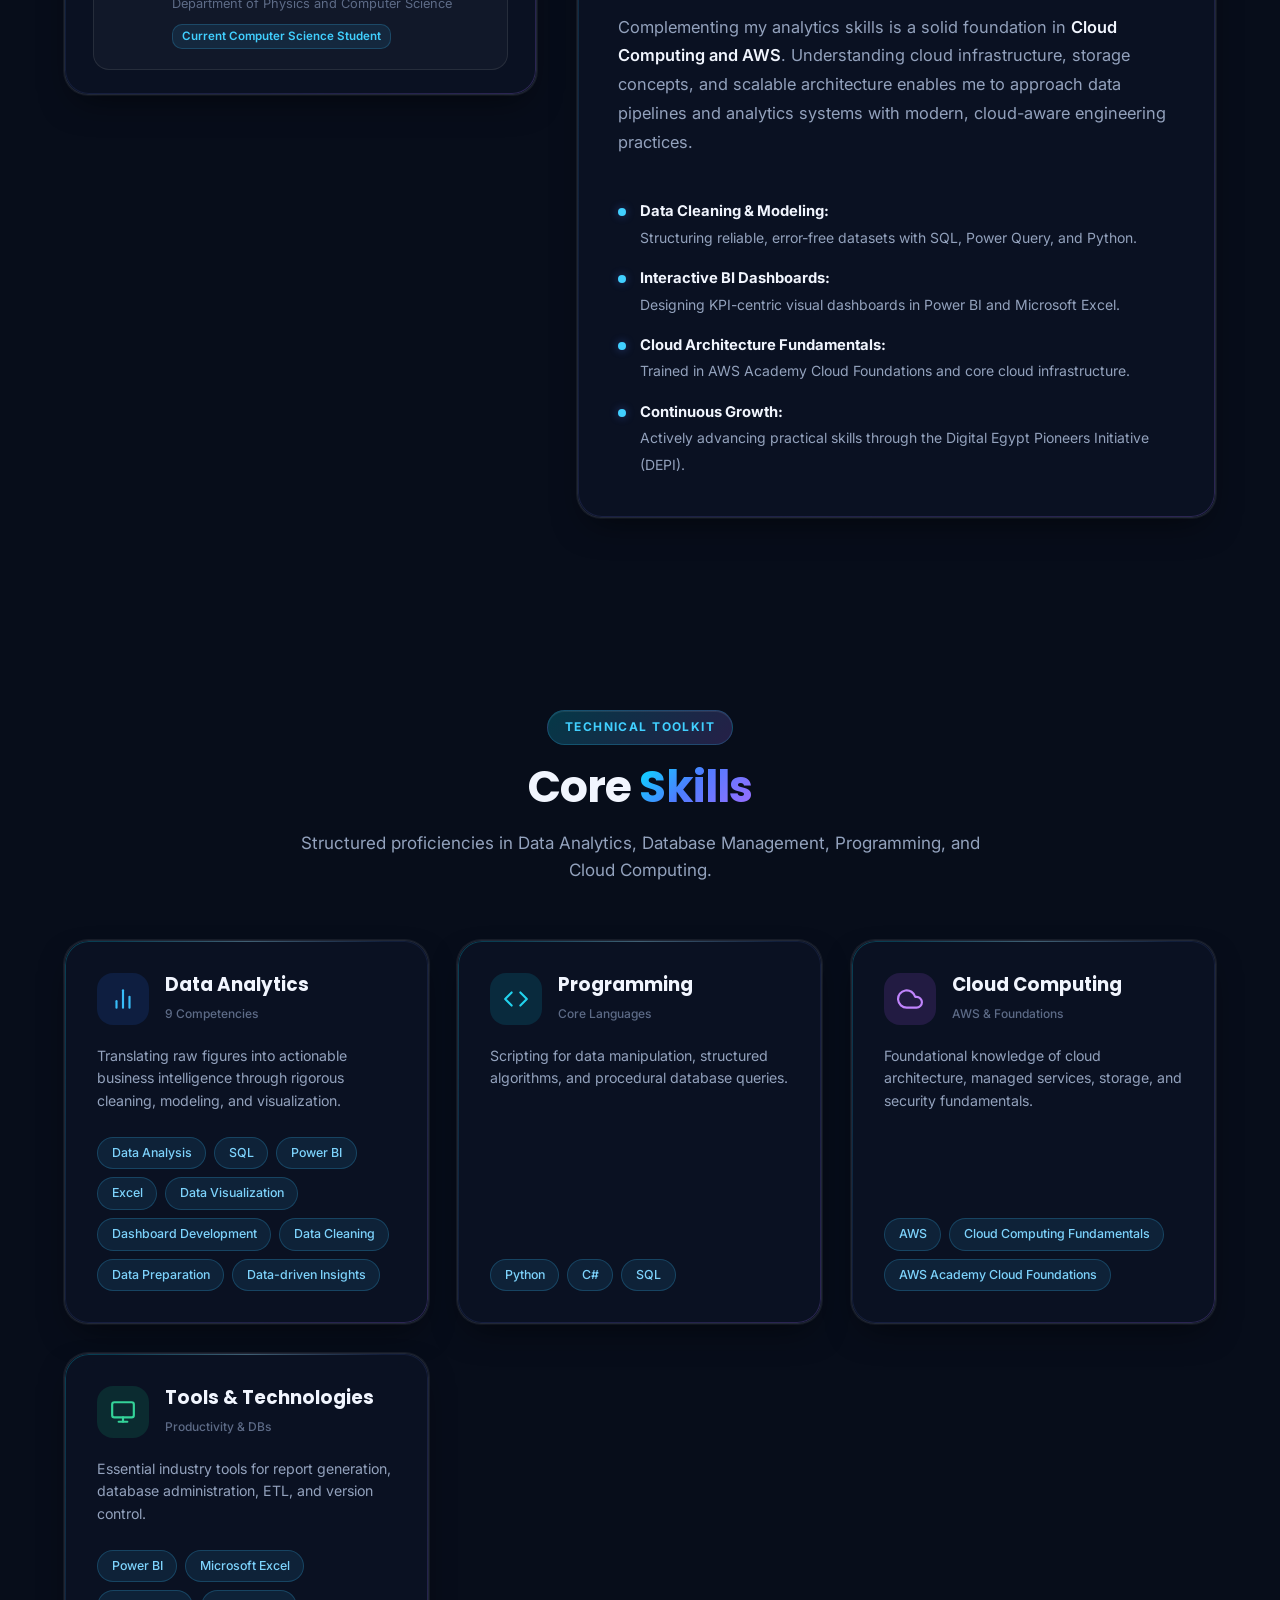
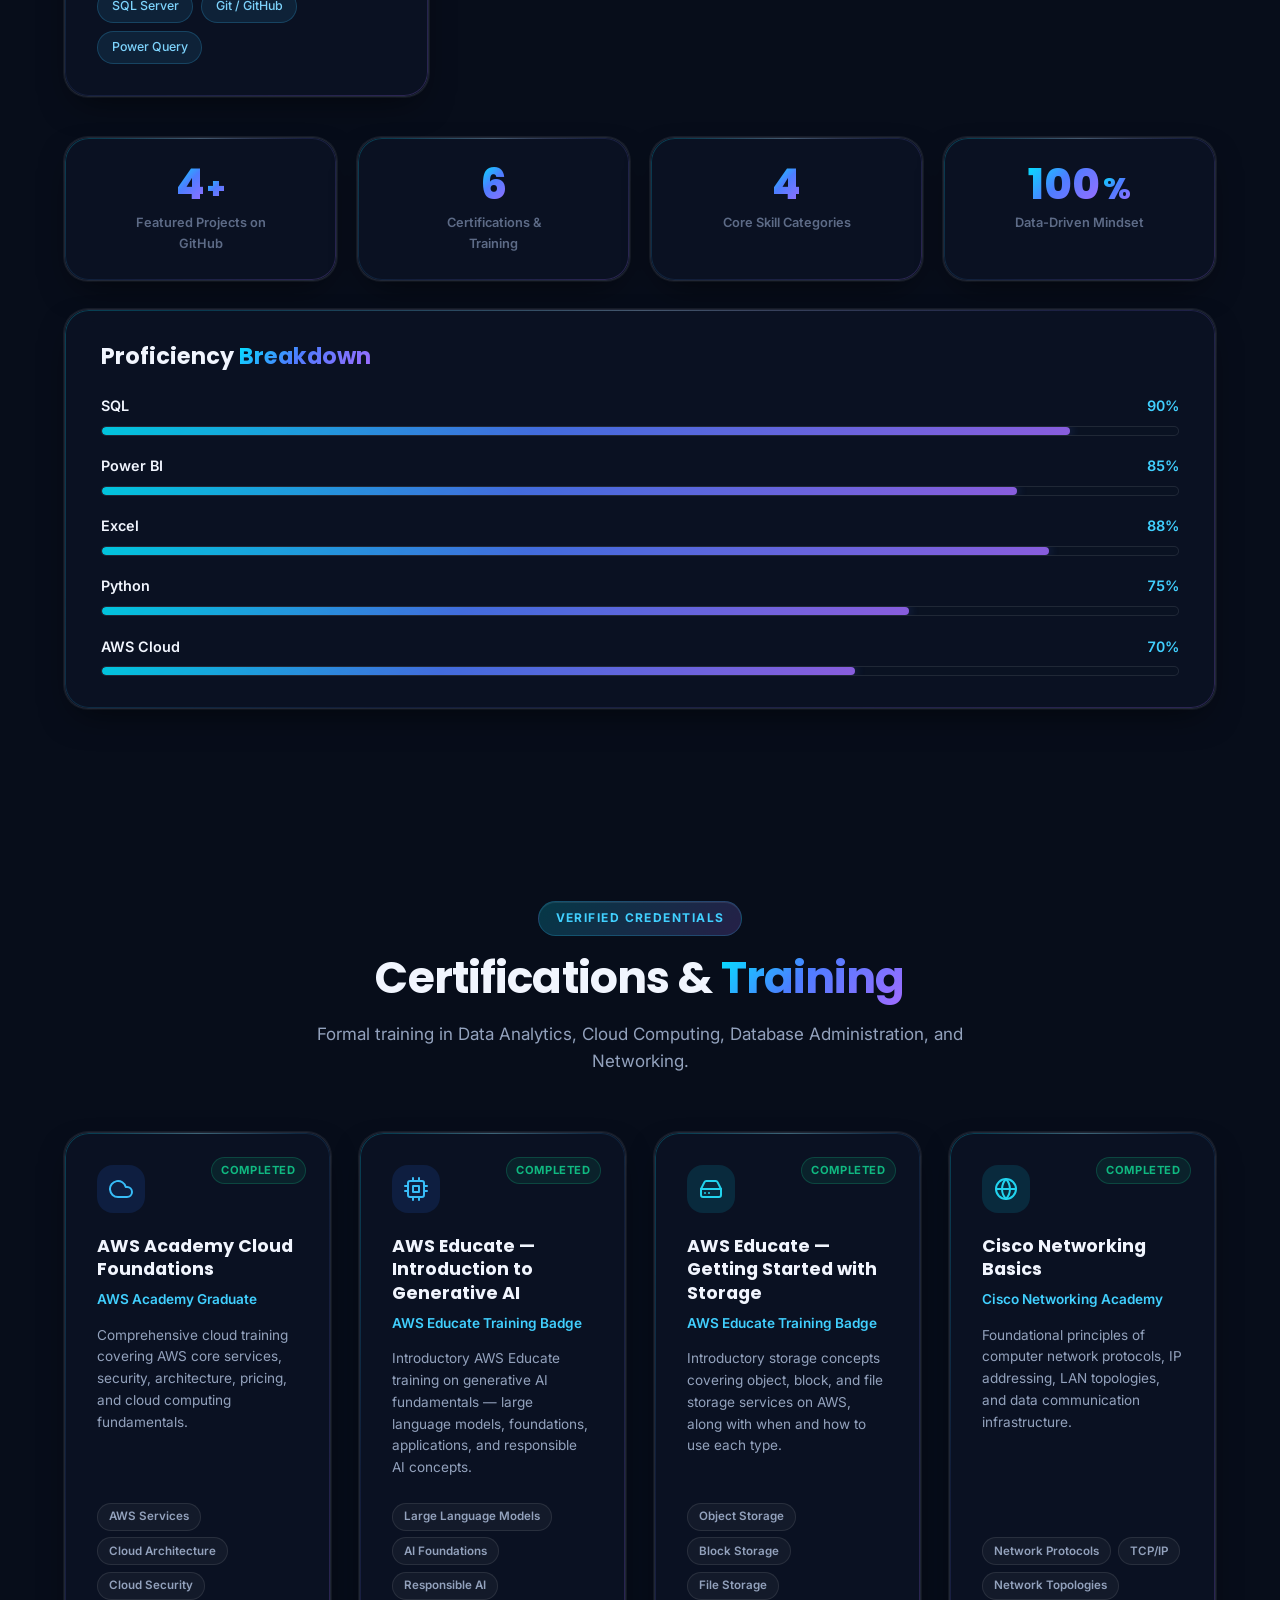
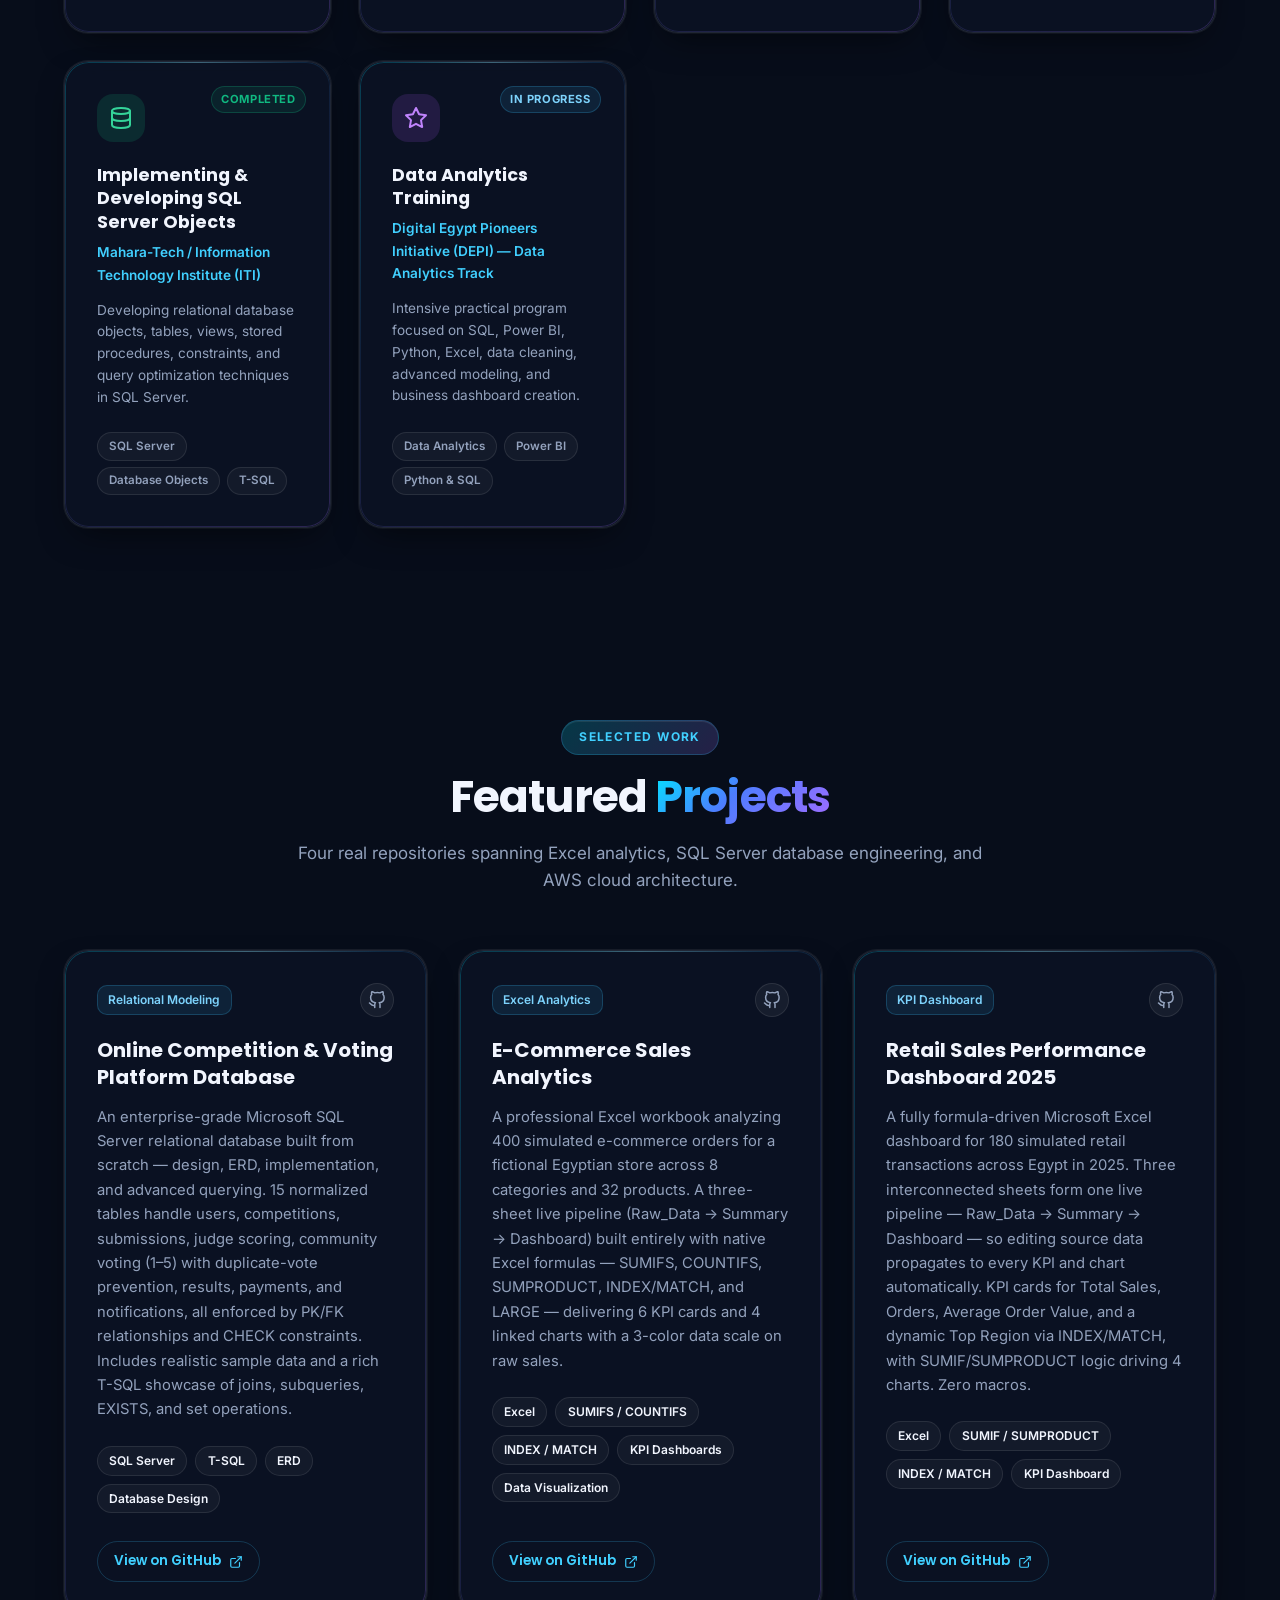
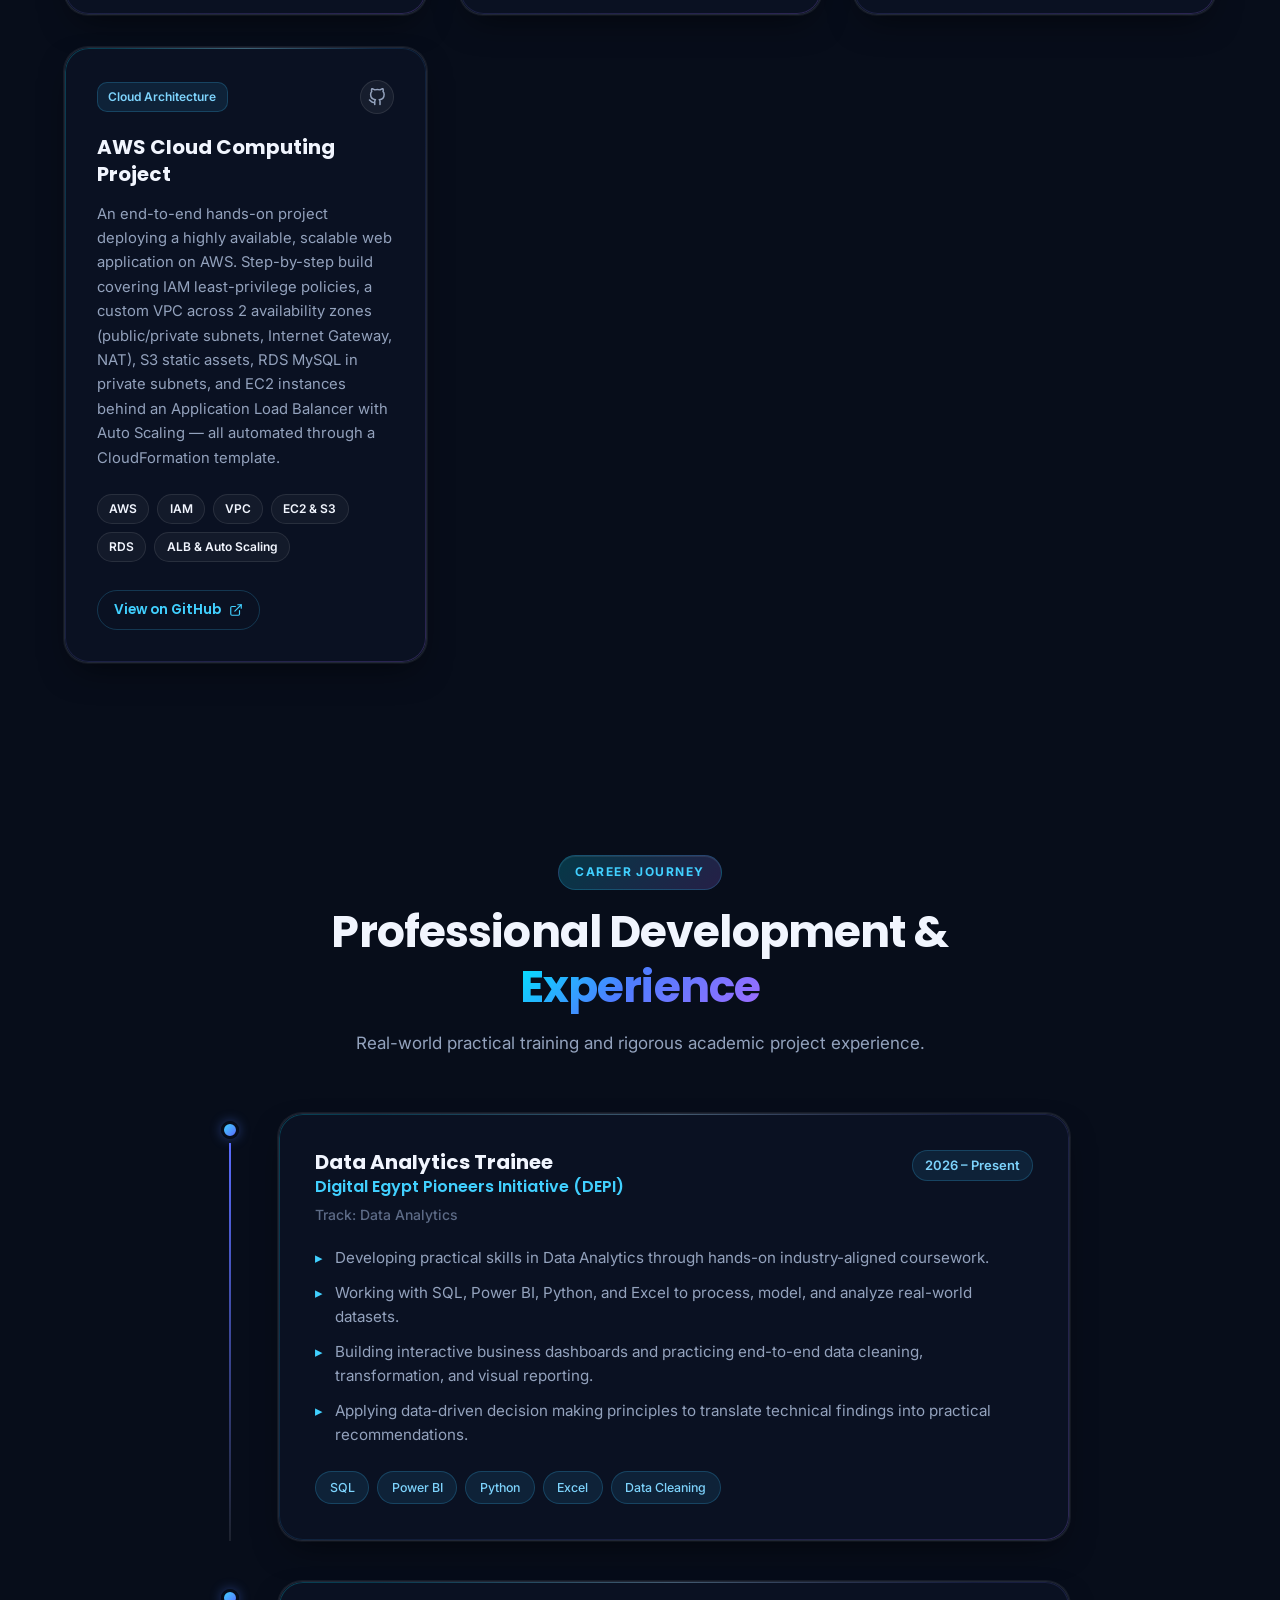
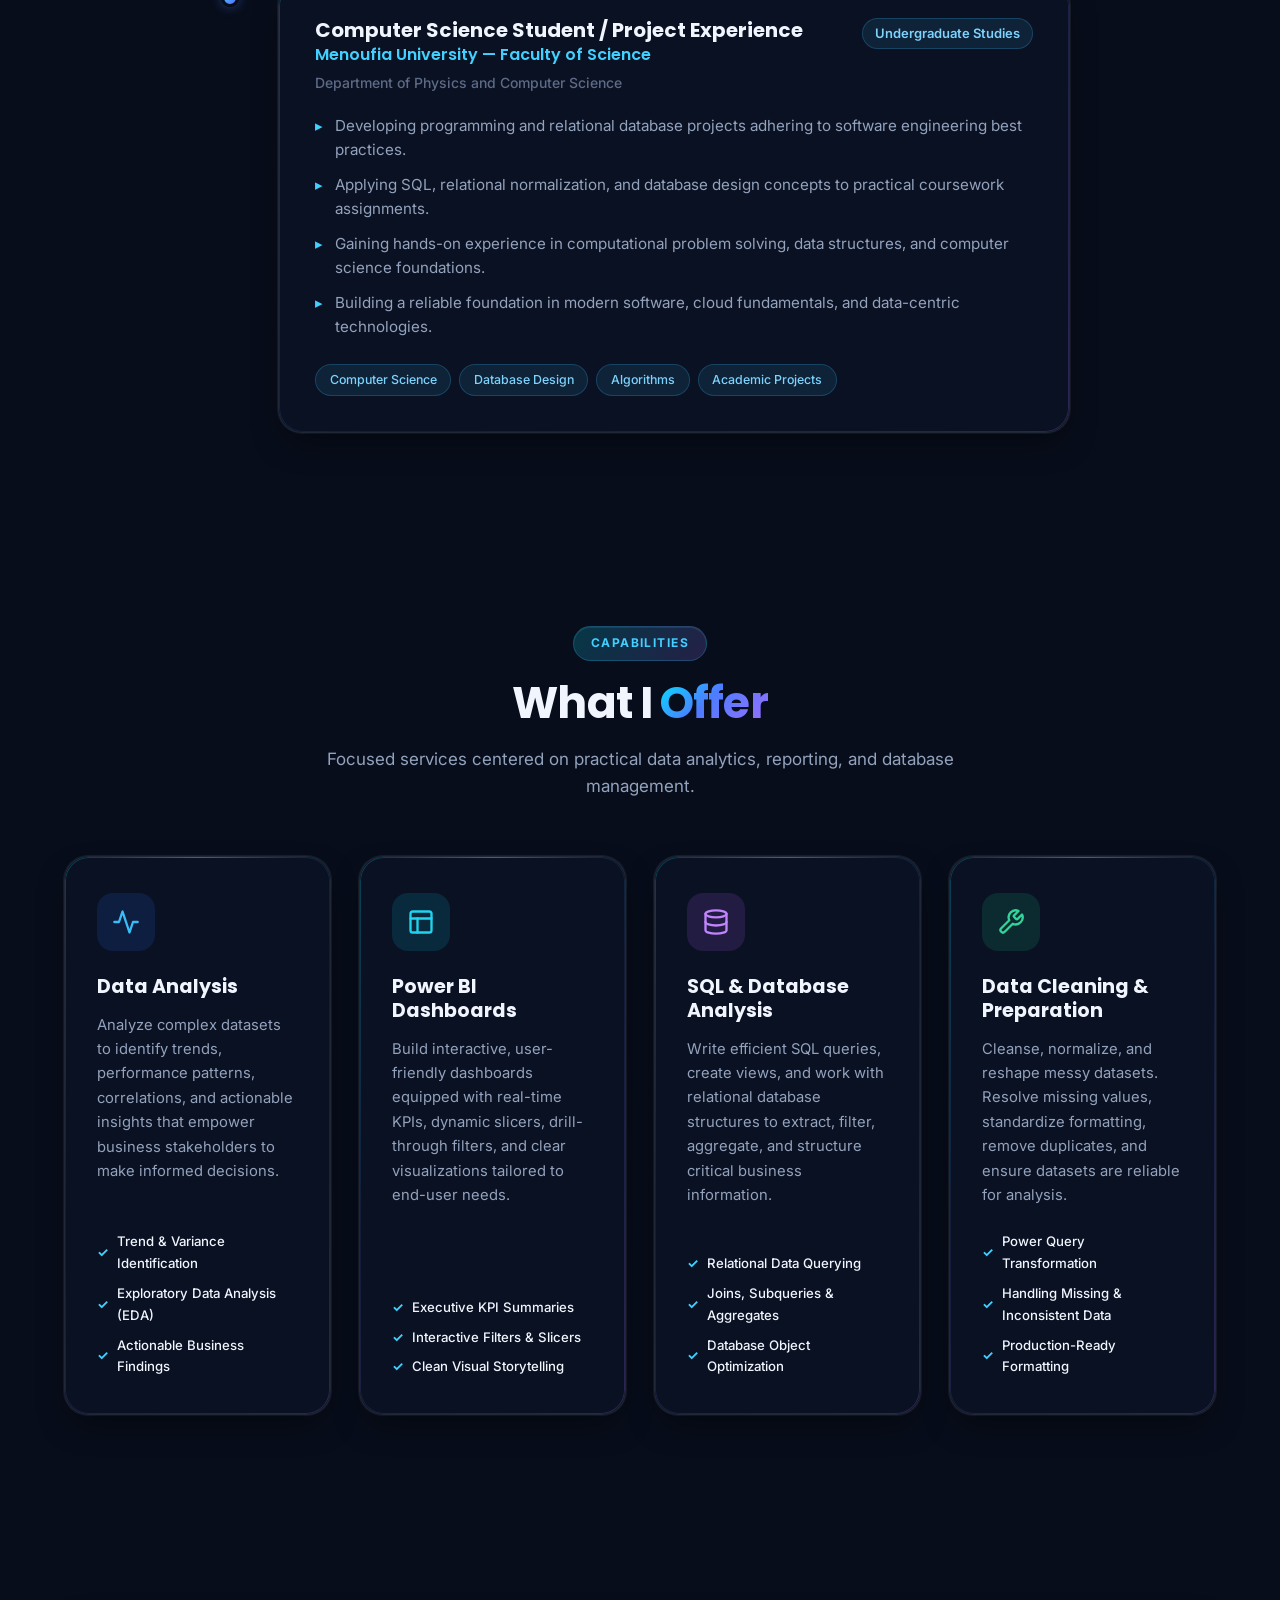
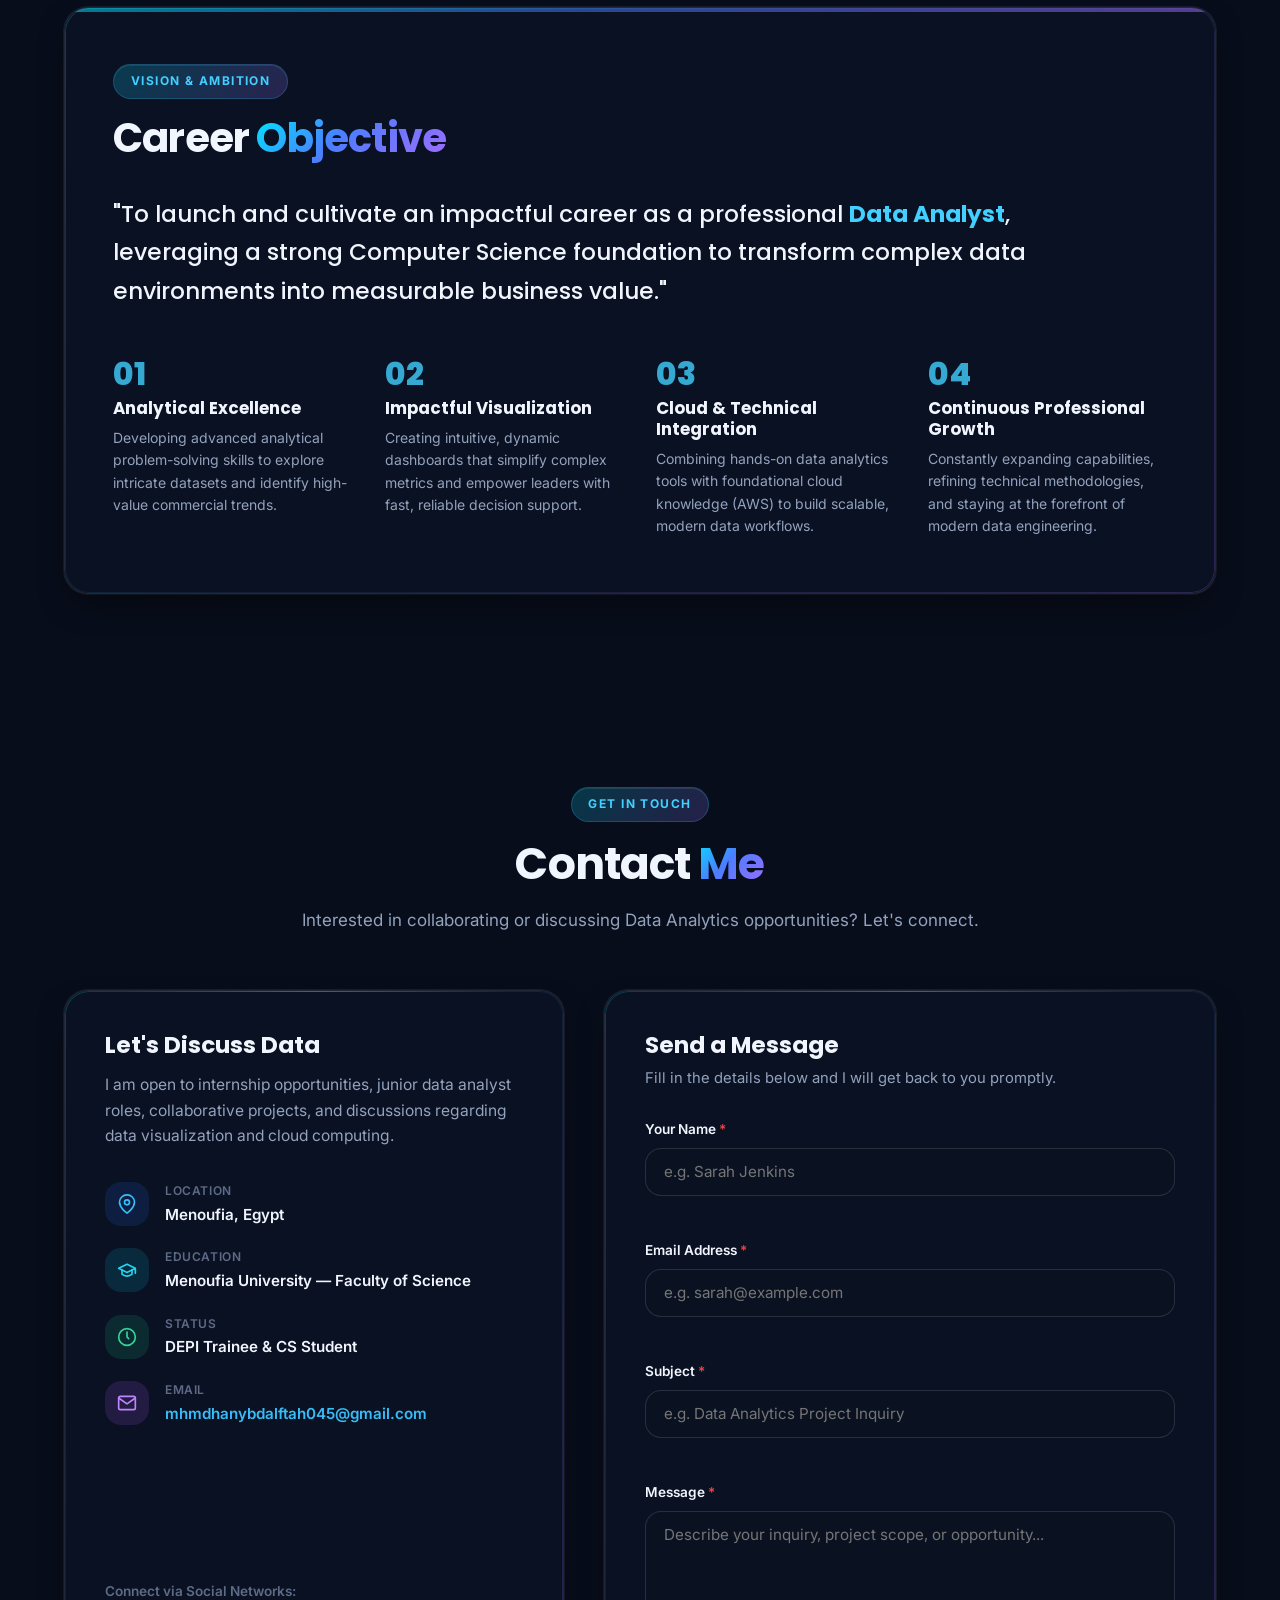
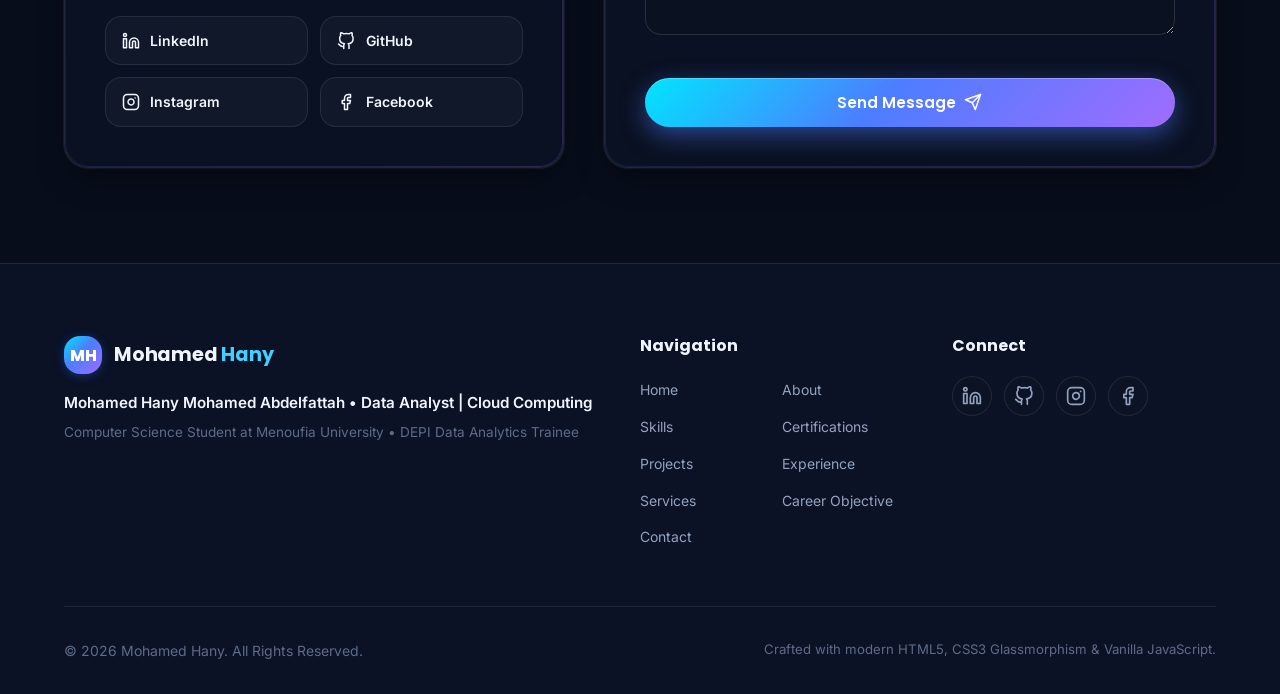
==== commit 784db7bc: "Add local SQL Server certificate image to modal preview" ====
--- a/index.html
+++ b/index.html
@@ -641,7 +641,7 @@
                 <path d="M3 5v14c0 1.66 4 3 9 3s9-1.34 9-3V5"></path>
               </svg>
             </div>
-            <h3 class="cert-title"><a class="cert-verify-link" href="https://maharatech.gov.eg/mod/customcert/verify_certificate.php?code=YpilucUai3" target="_blank" rel="noopener">Implementing & Developing SQL Server Objects</a></h3>
+            <h3 class="cert-title"><a class="cert-verify-link" data-cert-img="img/cert-sql.png" href="https://maharatech.gov.eg/mod/customcert/verify_certificate.php?code=YpilucUai3" target="_blank" rel="noopener">Implementing & Developing SQL Server Objects</a></h3>
             <p class="cert-issuer">Mahara-Tech / Information Technology Institute (ITI)</p>
             <p class="cert-desc">Developing relational database objects, tables, views, stored procedures, constraints, and query optimization techniques in SQL Server.</p>
             <div class="cert-skills">
--- a/css/style.css
+++ b/css/style.css
@@ -1760,22 +1760,23 @@
 }
 
 .cert-modal-figure {
-  width: 220px;
-  height: 220px;
+  width: 100%;
+  max-width: 420px;
+  aspect-ratio: 4 / 3;
   margin: 0 auto 1.5rem;
   display: flex;
   align-items: center;
   justify-content: center;
+  overflow: hidden;
   background: radial-gradient(circle at 50% 30%, rgba(65, 208, 255, 0.12), transparent 70%);
-  border: 1px dashed var(--border-glass);
-  border-radius: 1rem;
+  border: 1px solid var(--border-glass);
+  border-radius: 0.75rem;
 }
 
 .cert-modal-figure img {
-  max-width: 100%;
-  max-height: 100%;
+  width: 100%;
+  height: 100%;
   object-fit: contain;
-  border-radius: 0.5rem;
 }
 
 .cert-modal-fallback {
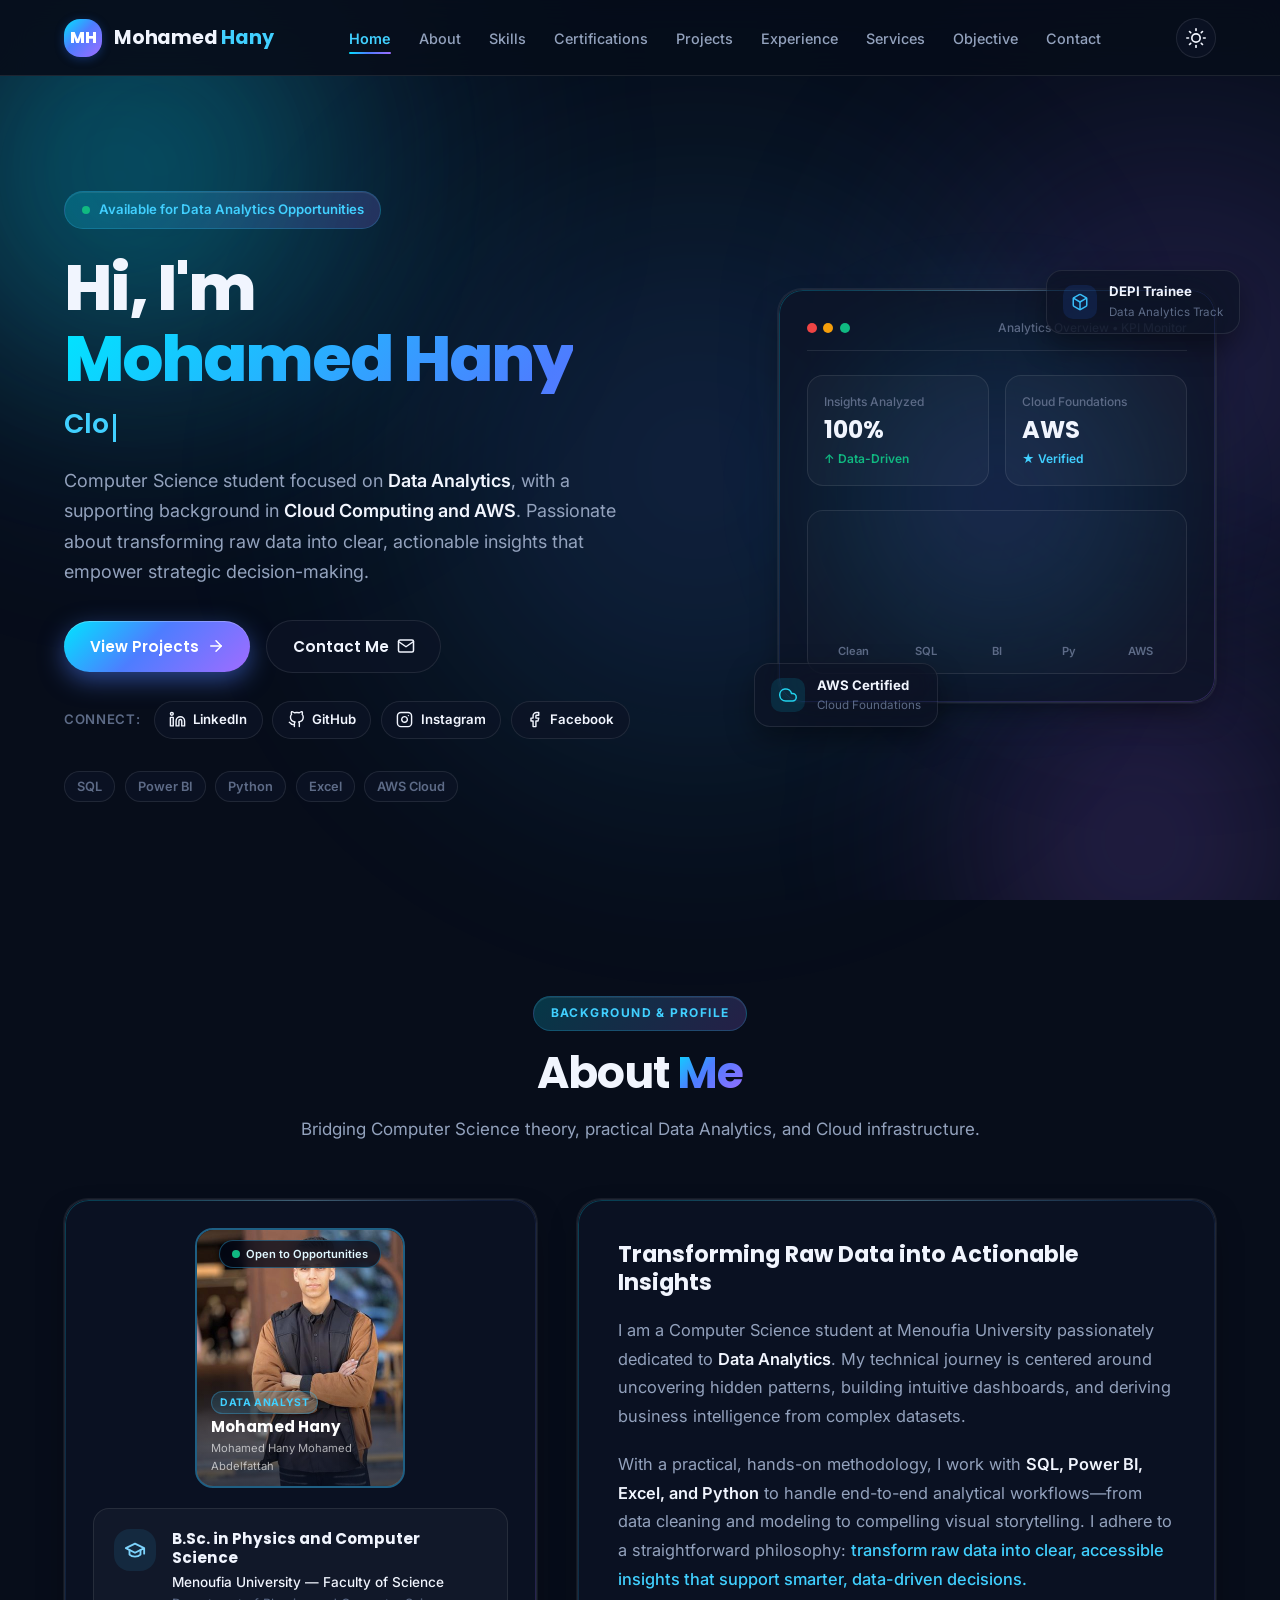
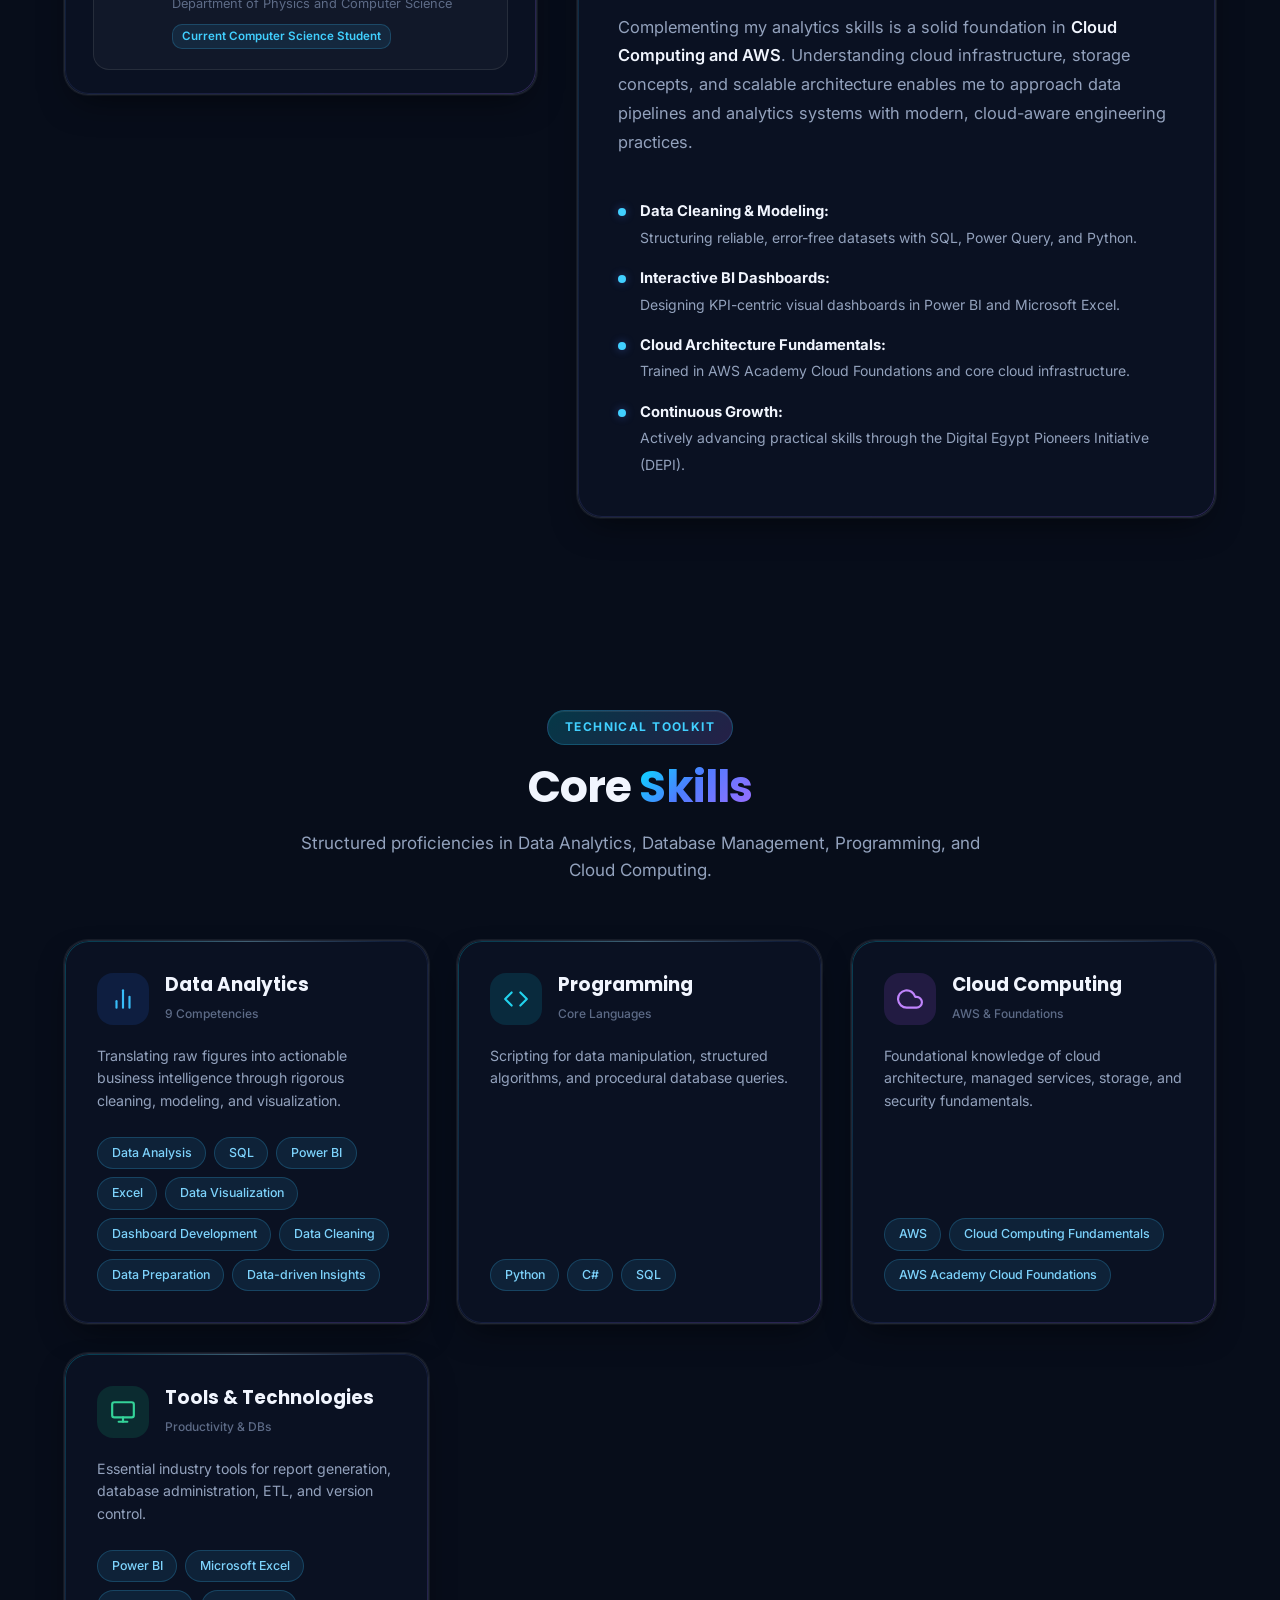
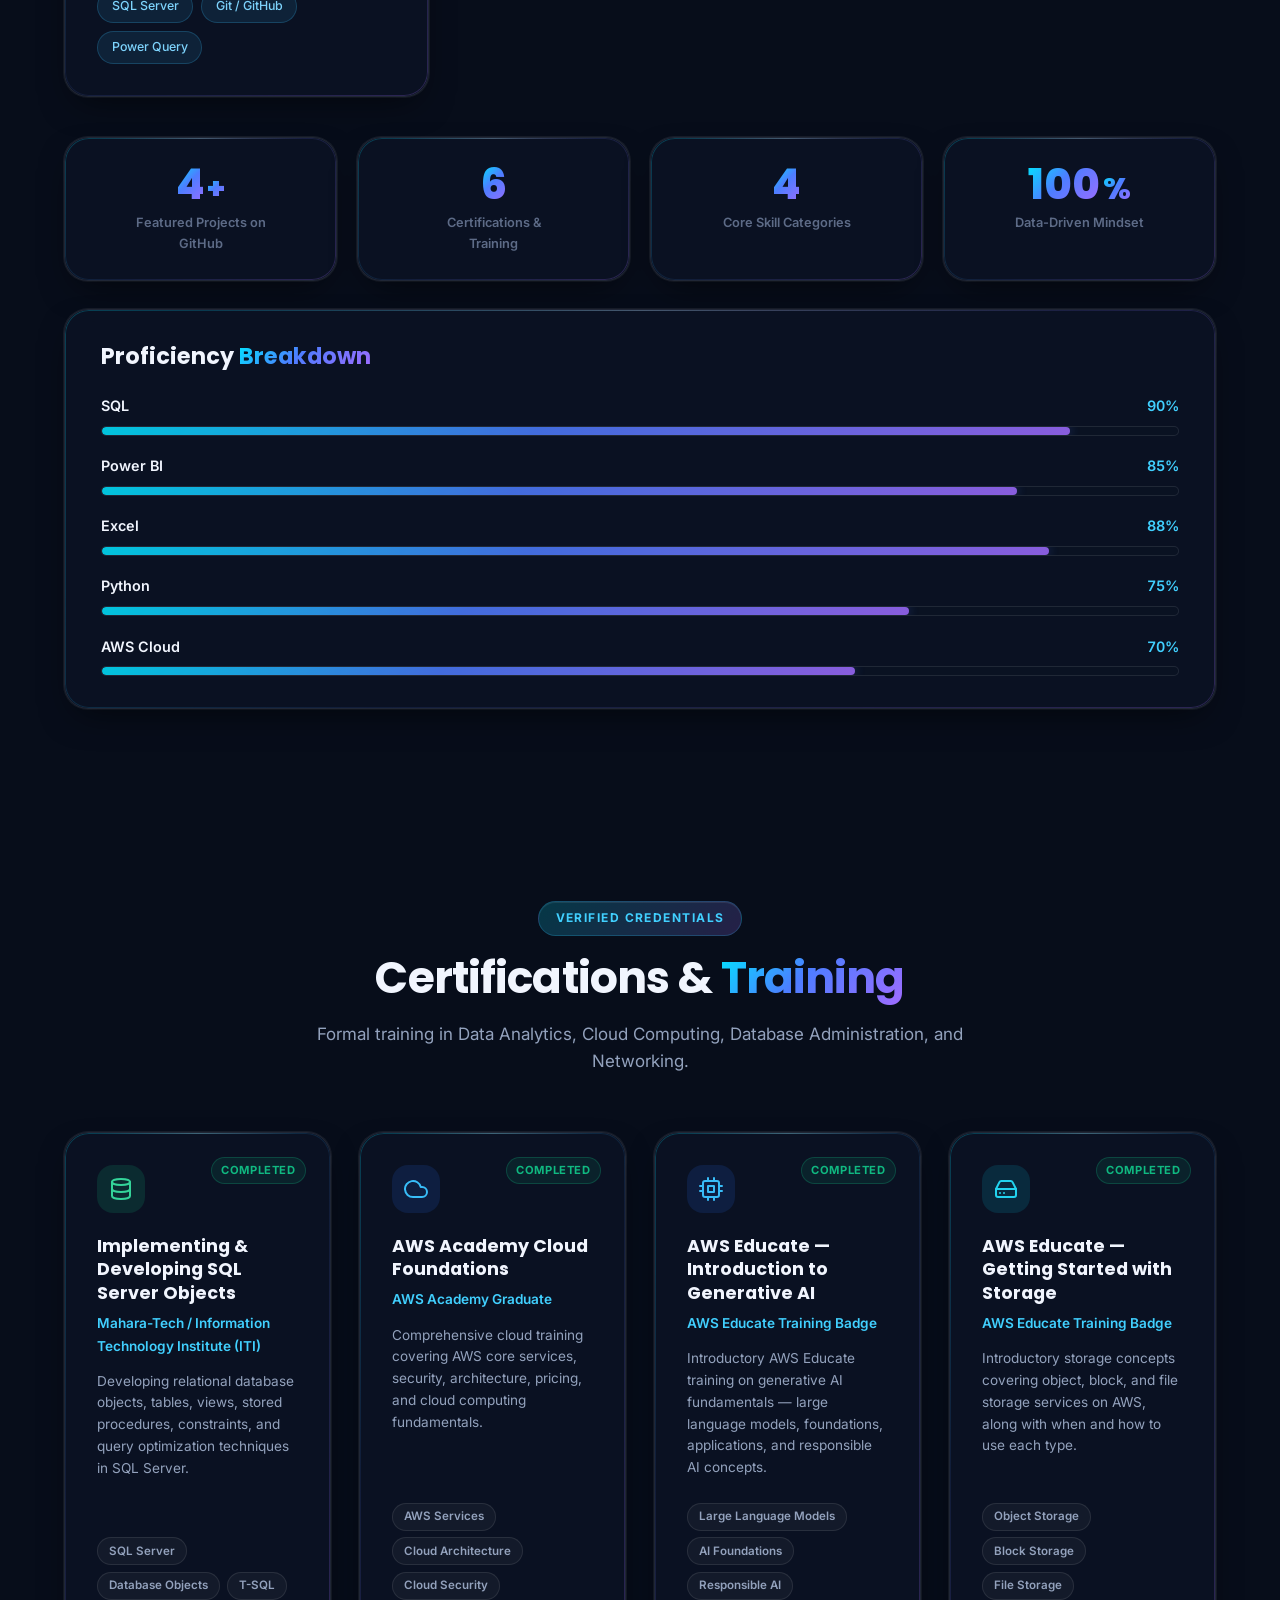
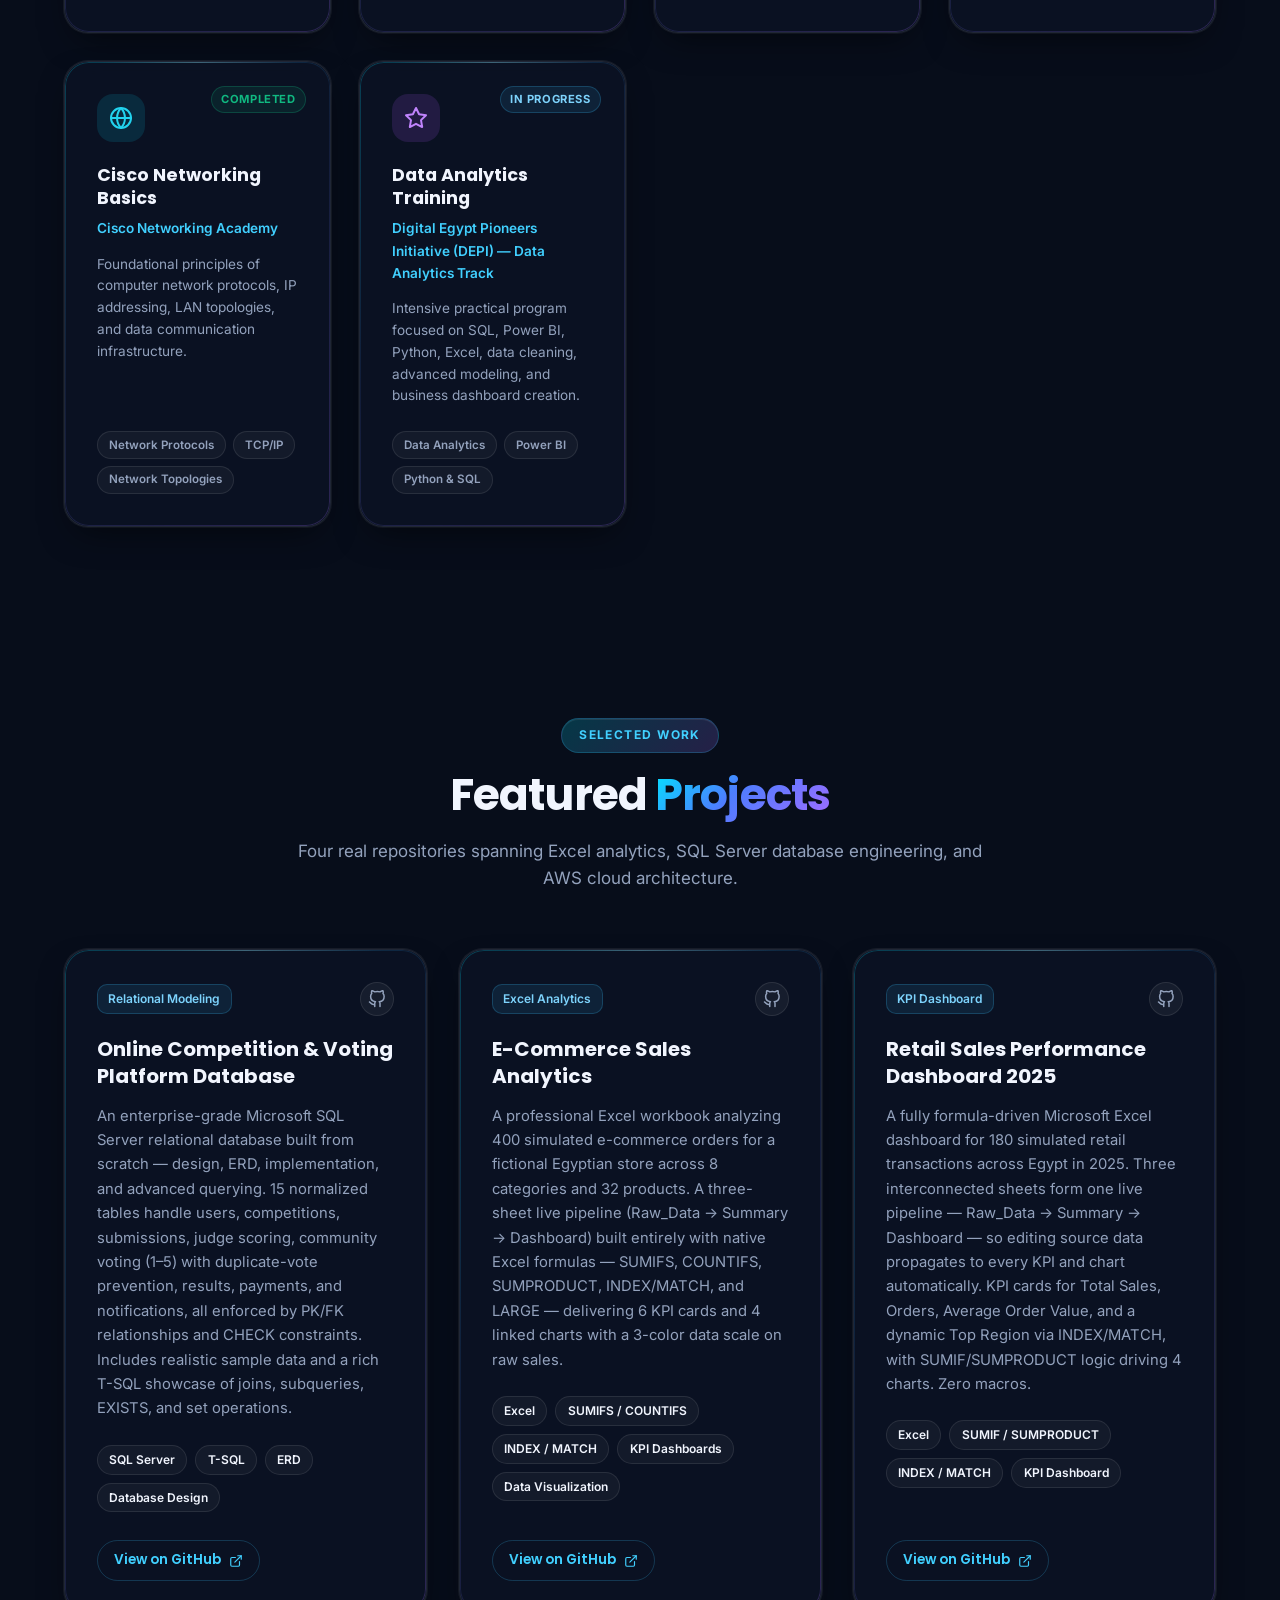
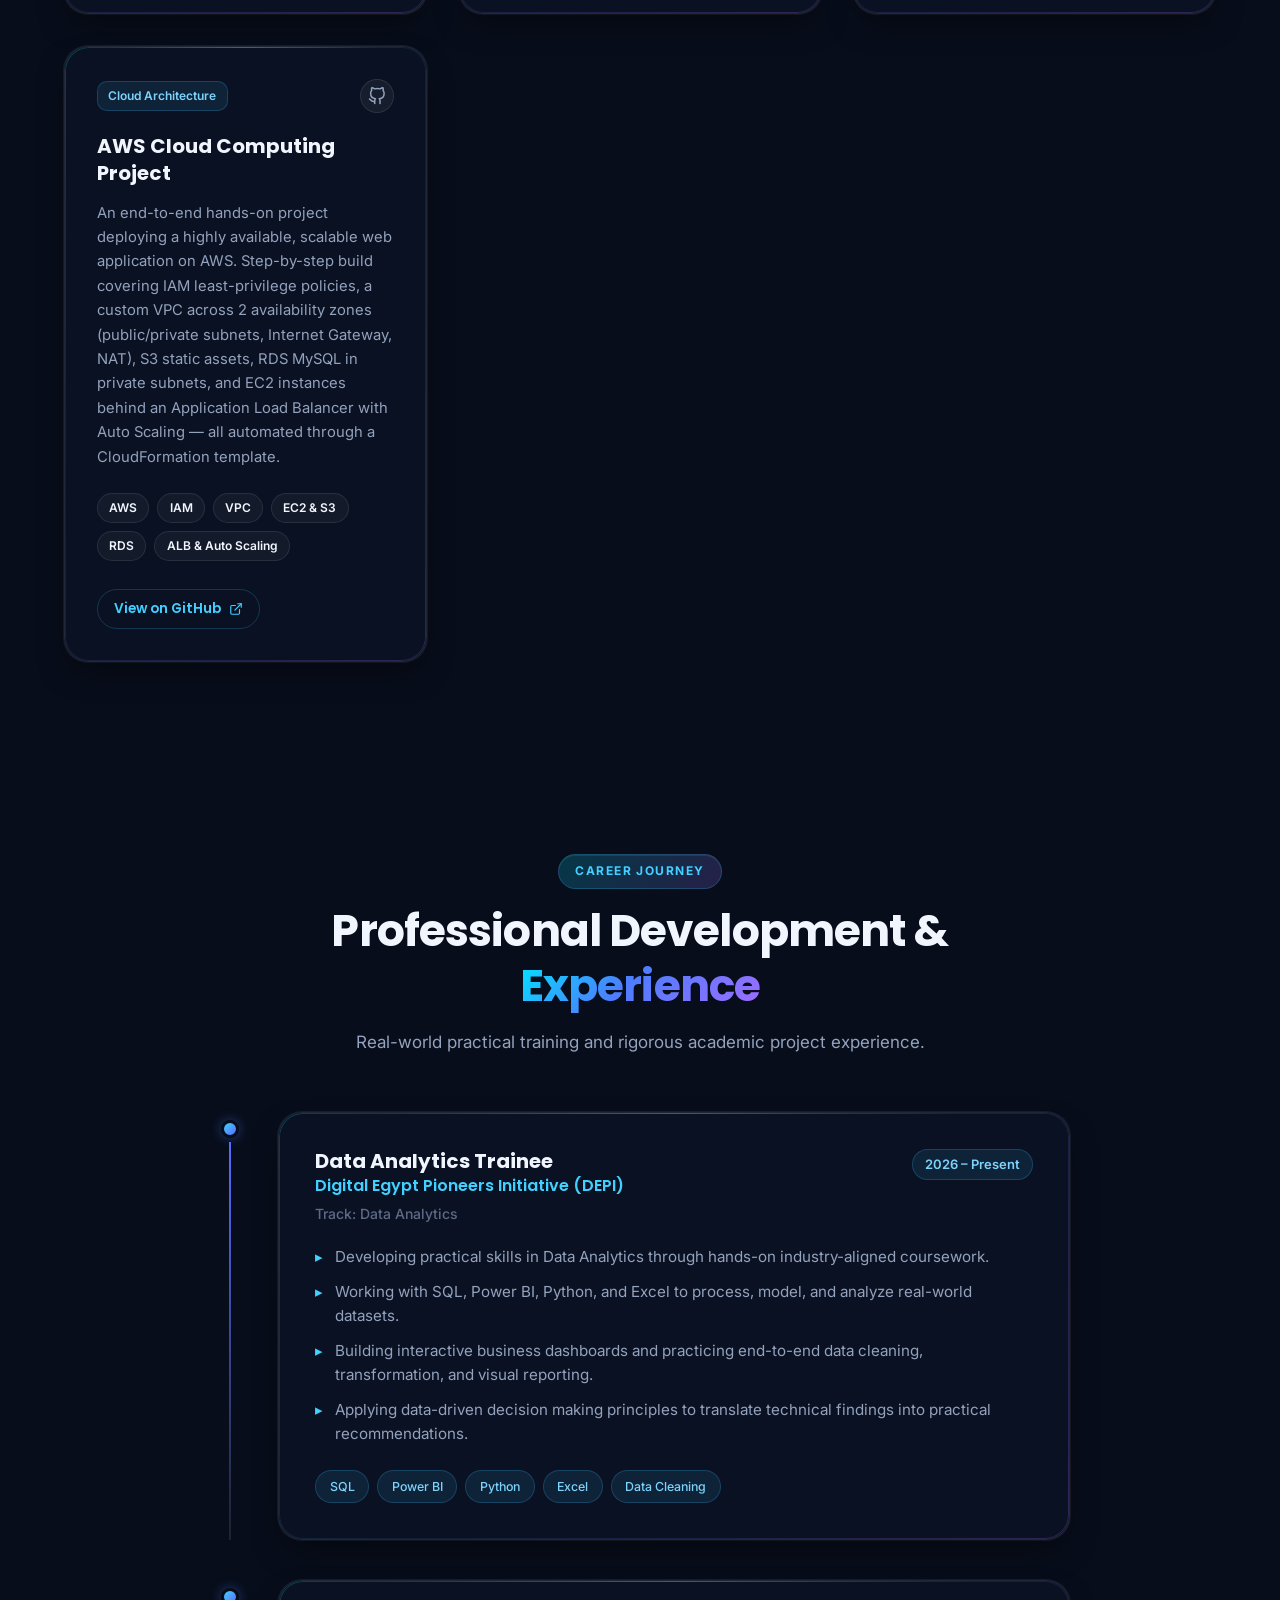
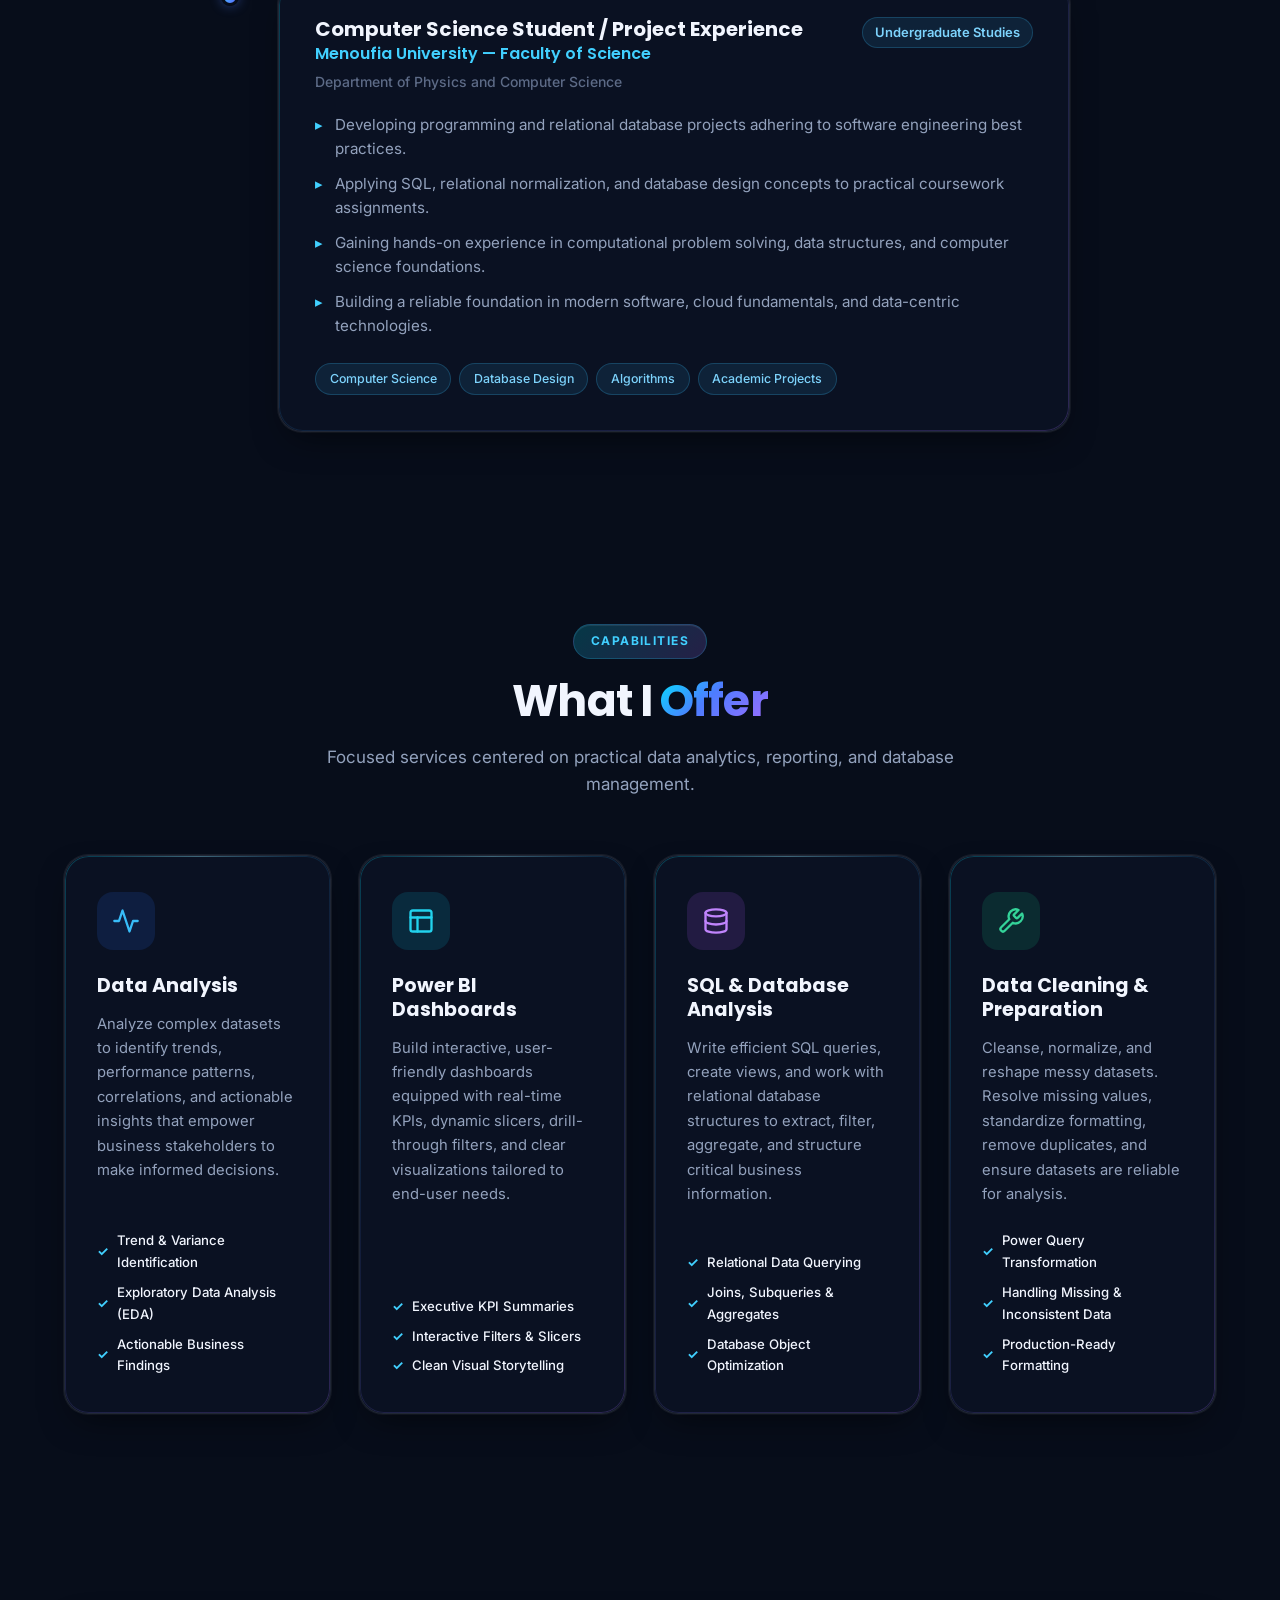
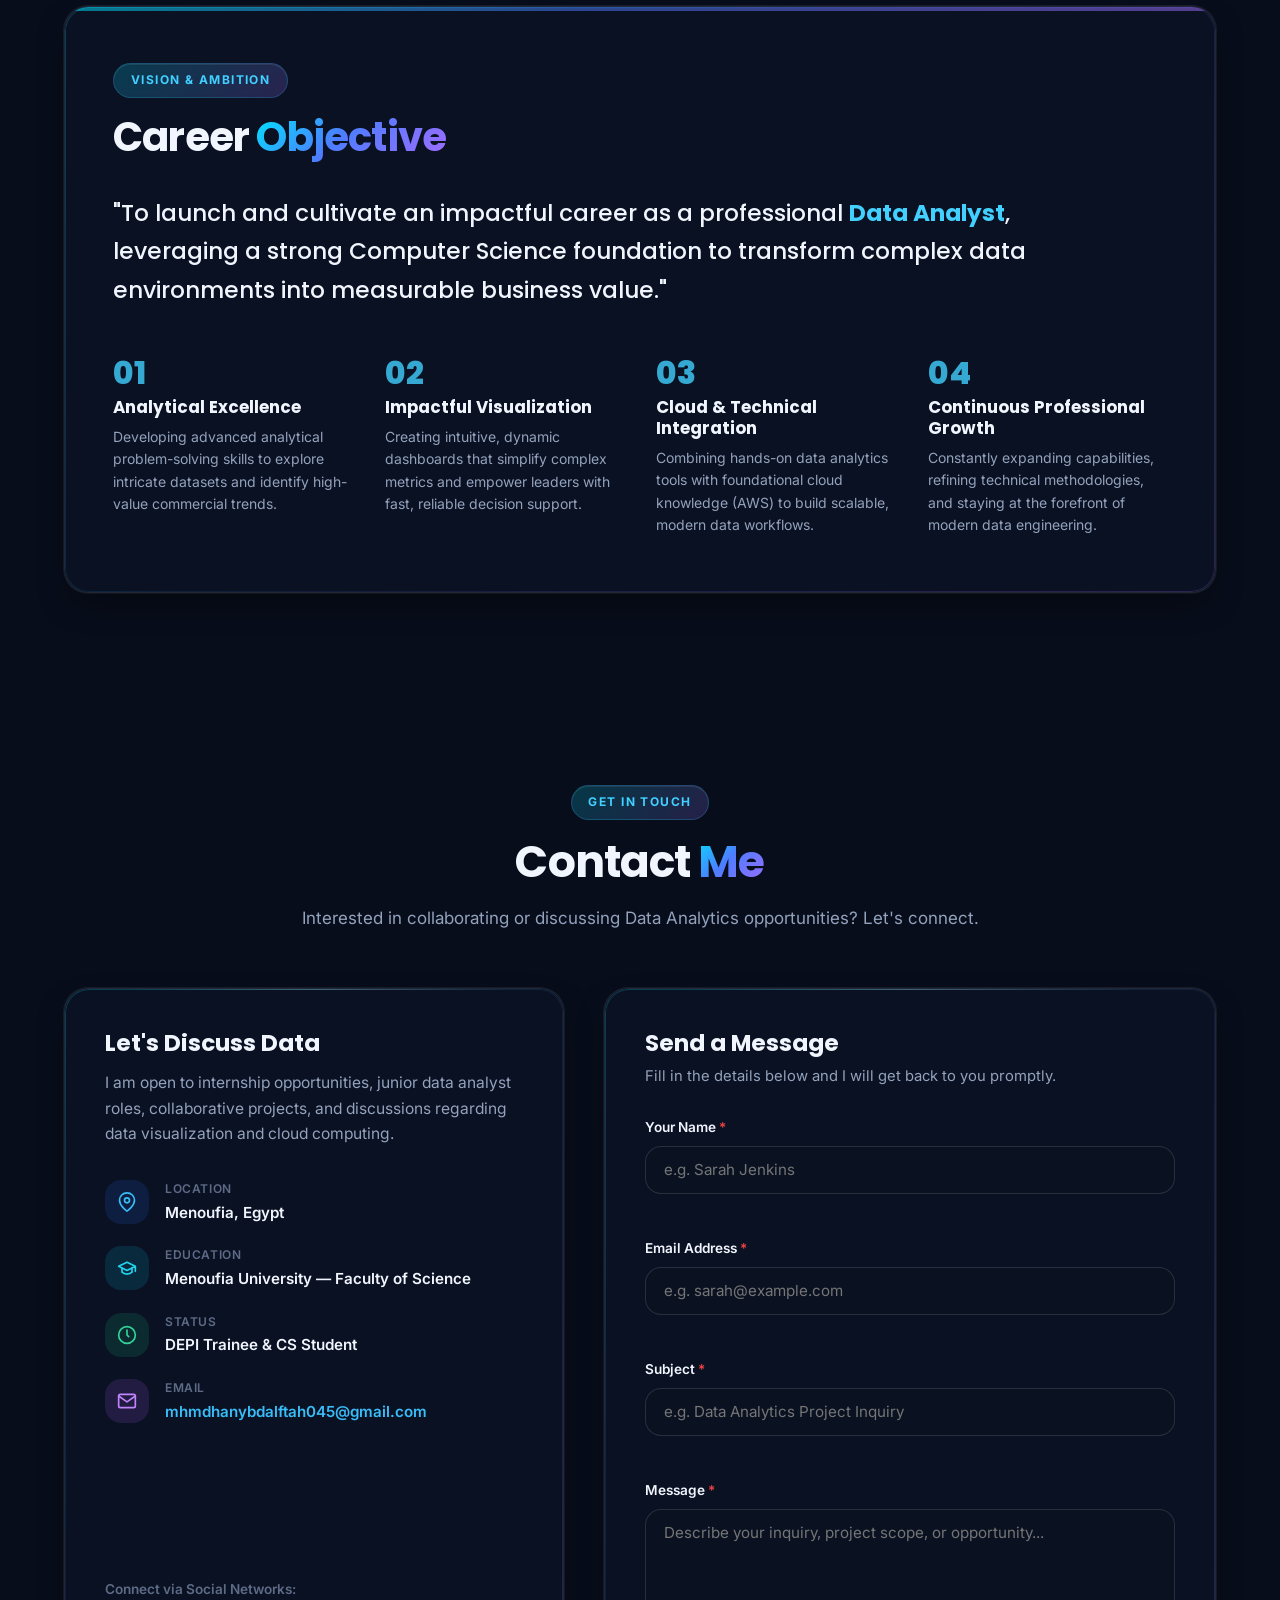
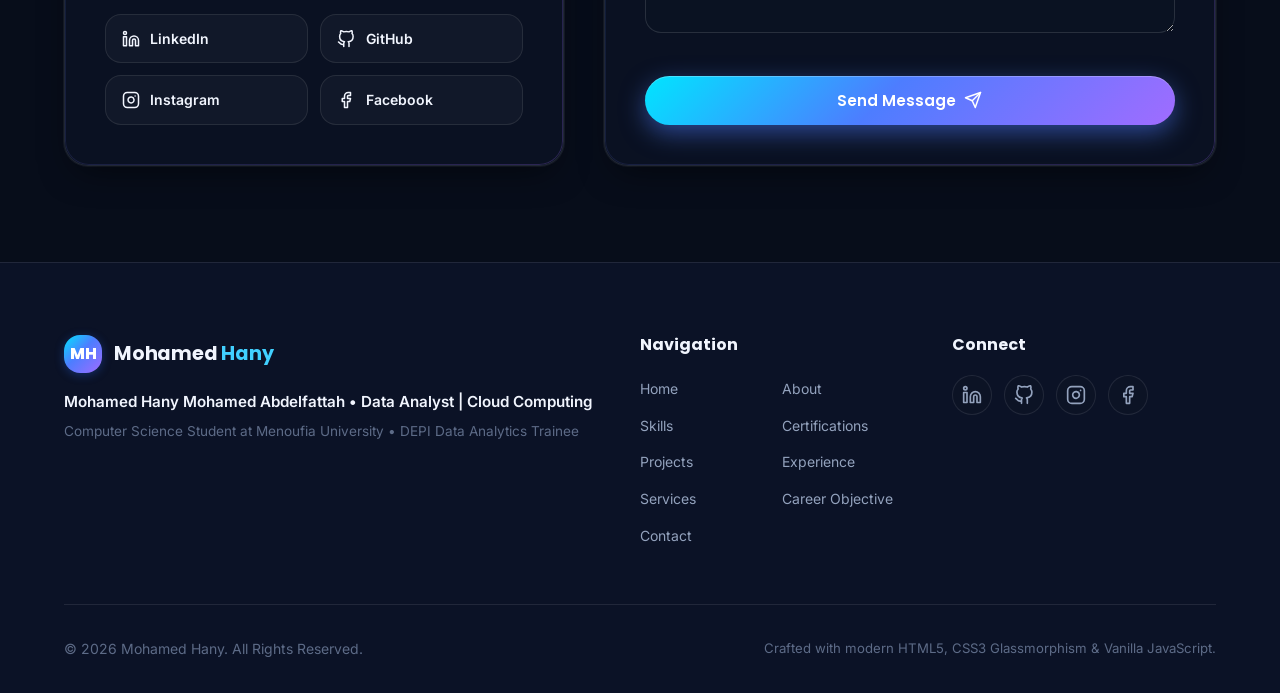
==== commit 0c476ff8: "Move SQL Server certification to the top of certs" ====
--- a/index.html
+++ b/index.html
@@ -545,7 +545,27 @@
         </div>
 
         <div class="certs-grid">
-          <!-- Cert 1: AWS Academy -->
+          <!-- Cert 1: SQL Server Objects -->
+          <div class="glass-card cert-card reveal">
+            <div class="cert-status-badge">Completed</div>
+            <div class="cert-icon-wrapper emerald">
+              <svg xmlns="http://www.w3.org/2000/svg" width="24" height="24" viewBox="0 0 24 24" fill="none" stroke="currentColor" stroke-width="2" stroke-linecap="round" stroke-linejoin="round" aria-hidden="true">
+                <ellipse cx="12" cy="5" rx="9" ry="3"></ellipse>
+                <path d="M21 12c0 1.66-4 3-9 3s-9-1.34-9-3"></path>
+                <path d="M3 5v14c0 1.66 4 3 9 3s9-1.34 9-3V5"></path>
+              </svg>
+            </div>
+            <h3 class="cert-title"><a class="cert-verify-link" data-cert-img="img/cert-sql.png" href="https://maharatech.gov.eg/mod/customcert/verify_certificate.php?code=YpilucUai3" target="_blank" rel="noopener">Implementing & Developing SQL Server Objects</a></h3>
+            <p class="cert-issuer">Mahara-Tech / Information Technology Institute (ITI)</p>
+            <p class="cert-desc">Developing relational database objects, tables, views, stored procedures, constraints, and query optimization techniques in SQL Server.</p>
+            <div class="cert-skills">
+              <span>SQL Server</span>
+              <span>Database Objects</span>
+              <span>T-SQL</span>
+            </div>
+          </div>
+
+          <!-- Cert 2: AWS Academy -->
           <div class="glass-card cert-card reveal">
             <div class="cert-status-badge">Completed</div>
             <div class="cert-icon-wrapper blue">
@@ -563,7 +583,7 @@
             </div>
           </div>
 
-          <!-- Cert 2: AWS Educate Generative AI -->
+          <!-- Cert 3: AWS Educate Generative AI -->
           <div class="glass-card cert-card reveal">
             <div class="cert-status-badge">Completed</div>
             <div class="cert-icon-wrapper blue">
@@ -590,7 +610,7 @@
             </div>
           </div>
 
-          <!-- Cert 3: AWS Educate Storage -->
+          <!-- Cert 4: AWS Educate Storage -->
           <div class="glass-card cert-card reveal">
             <div class="cert-status-badge">Completed</div>
             <div class="cert-icon-wrapper cyan">
@@ -611,7 +631,7 @@
             </div>
           </div>
 
-          <!-- Cert 4: Cisco Networking Basics -->
+          <!-- Cert 5: Cisco Networking Basics -->
           <div class="glass-card cert-card reveal">
             <div class="cert-status-badge">Completed</div>
             <div class="cert-icon-wrapper cyan">
@@ -628,26 +648,6 @@
               <span>Network Protocols</span>
               <span>TCP/IP</span>
               <span>Network Topologies</span>
-            </div>
-          </div>
-
-          <!-- Cert 5: SQL Server Objects -->
-          <div class="glass-card cert-card reveal">
-            <div class="cert-status-badge">Completed</div>
-            <div class="cert-icon-wrapper emerald">
-              <svg xmlns="http://www.w3.org/2000/svg" width="24" height="24" viewBox="0 0 24 24" fill="none" stroke="currentColor" stroke-width="2" stroke-linecap="round" stroke-linejoin="round" aria-hidden="true">
-                <ellipse cx="12" cy="5" rx="9" ry="3"></ellipse>
-                <path d="M21 12c0 1.66-4 3-9 3s-9-1.34-9-3"></path>
-                <path d="M3 5v14c0 1.66 4 3 9 3s9-1.34 9-3V5"></path>
-              </svg>
-            </div>
-            <h3 class="cert-title"><a class="cert-verify-link" data-cert-img="img/cert-sql.png" href="https://maharatech.gov.eg/mod/customcert/verify_certificate.php?code=YpilucUai3" target="_blank" rel="noopener">Implementing & Developing SQL Server Objects</a></h3>
-            <p class="cert-issuer">Mahara-Tech / Information Technology Institute (ITI)</p>
-            <p class="cert-desc">Developing relational database objects, tables, views, stored procedures, constraints, and query optimization techniques in SQL Server.</p>
-            <div class="cert-skills">
-              <span>SQL Server</span>
-              <span>Database Objects</span>
-              <span>T-SQL</span>
             </div>
           </div>
 
